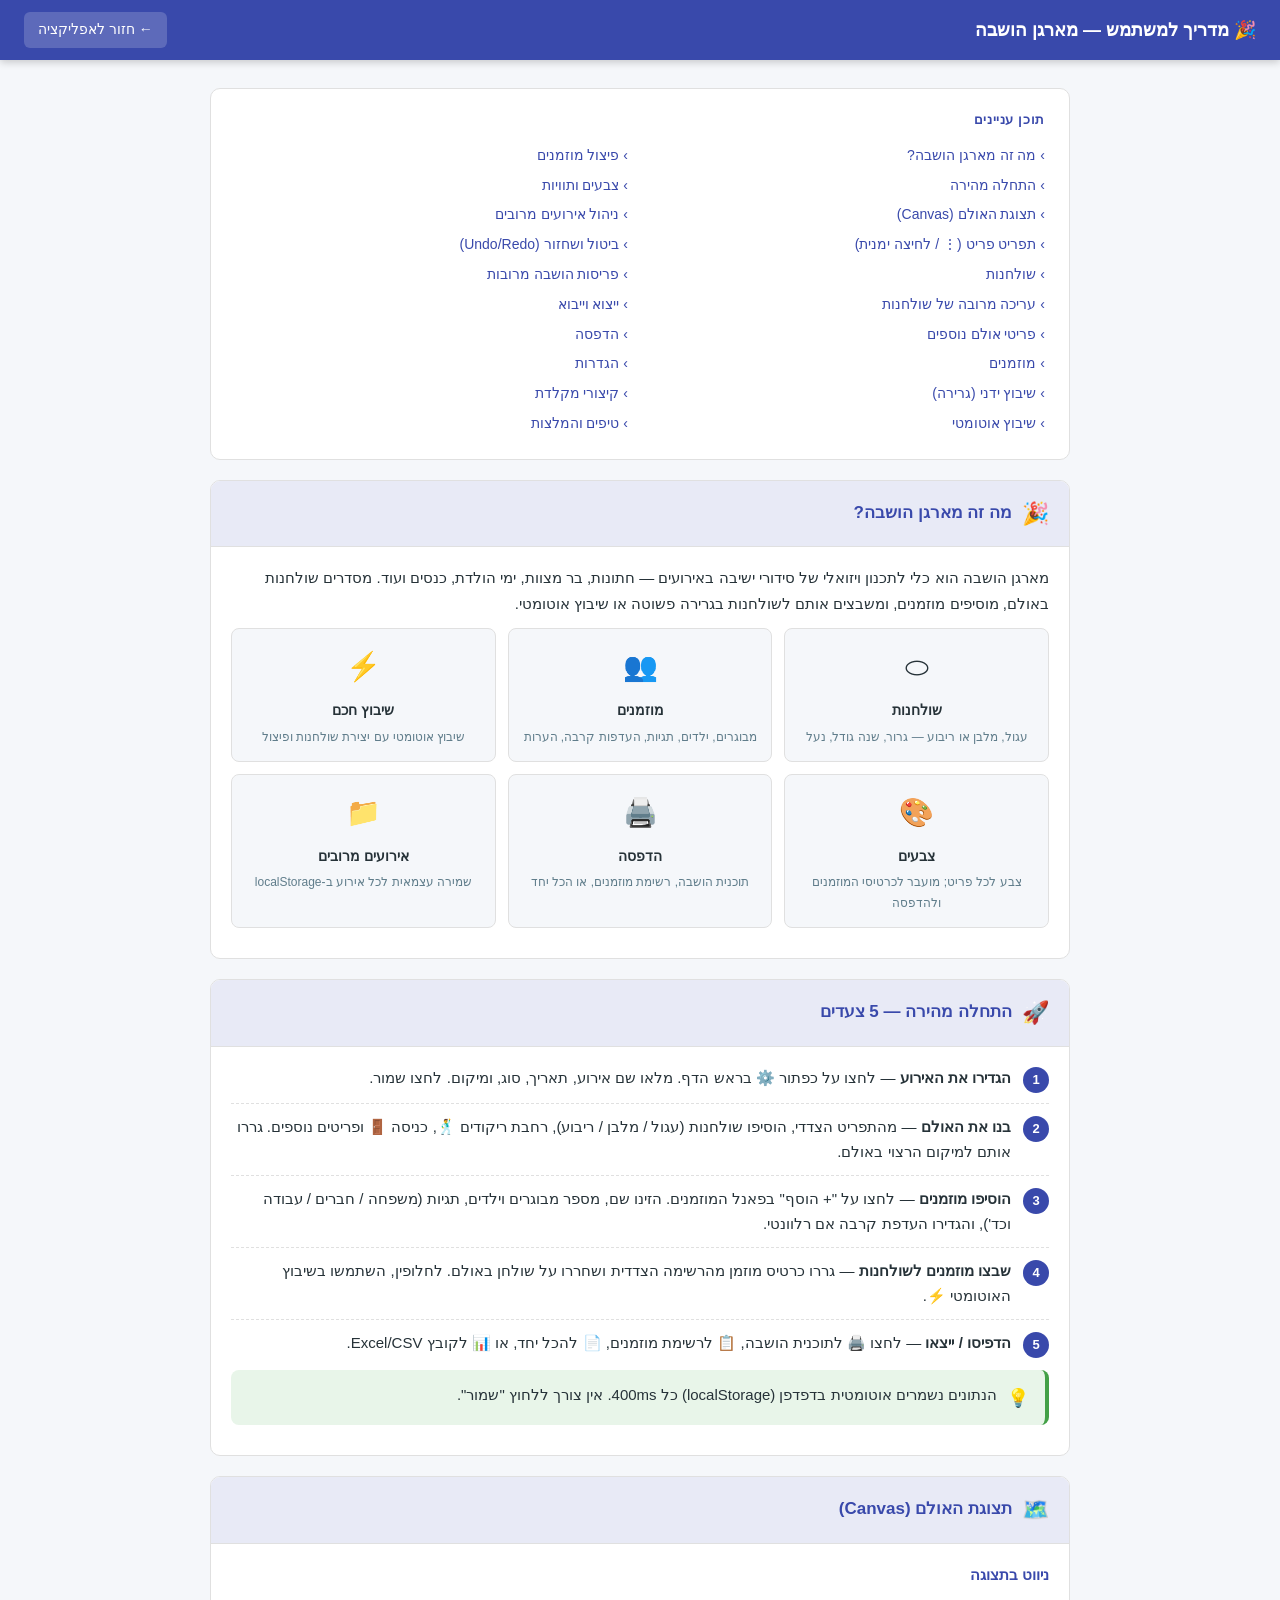
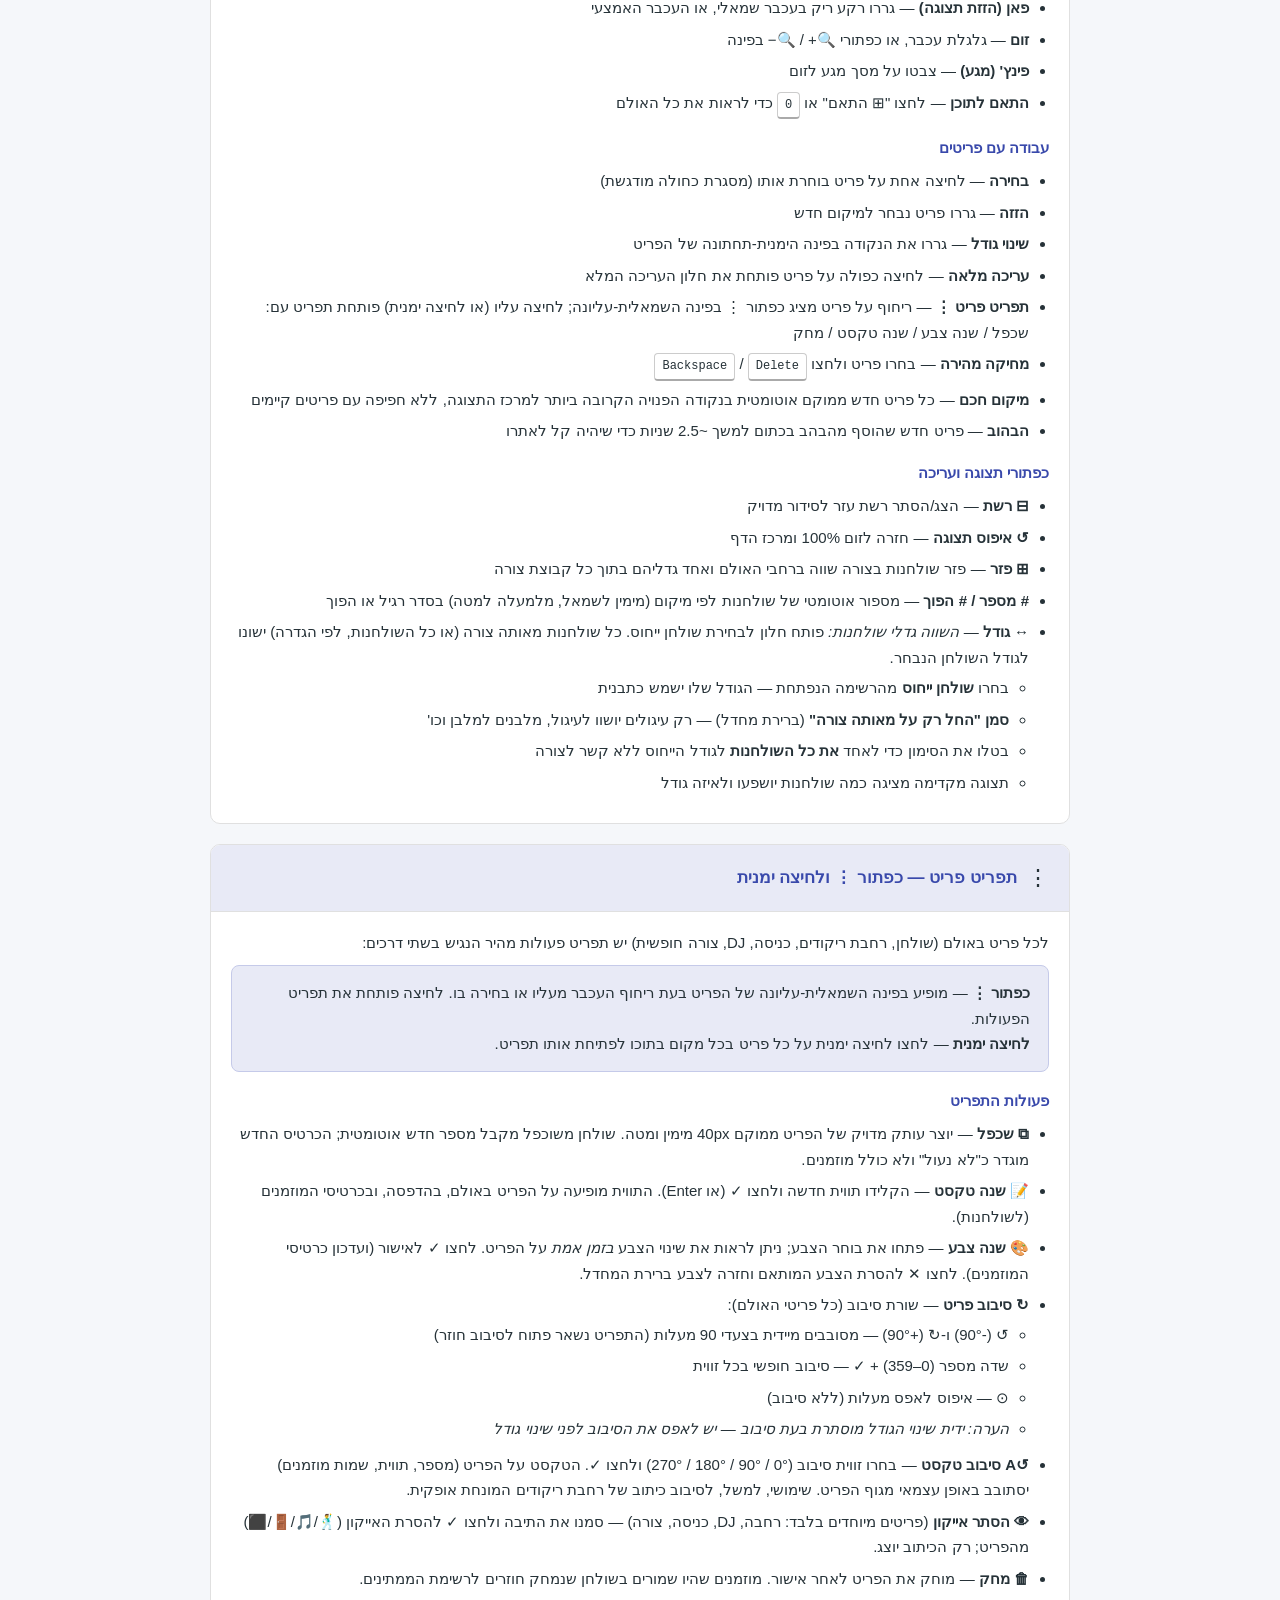
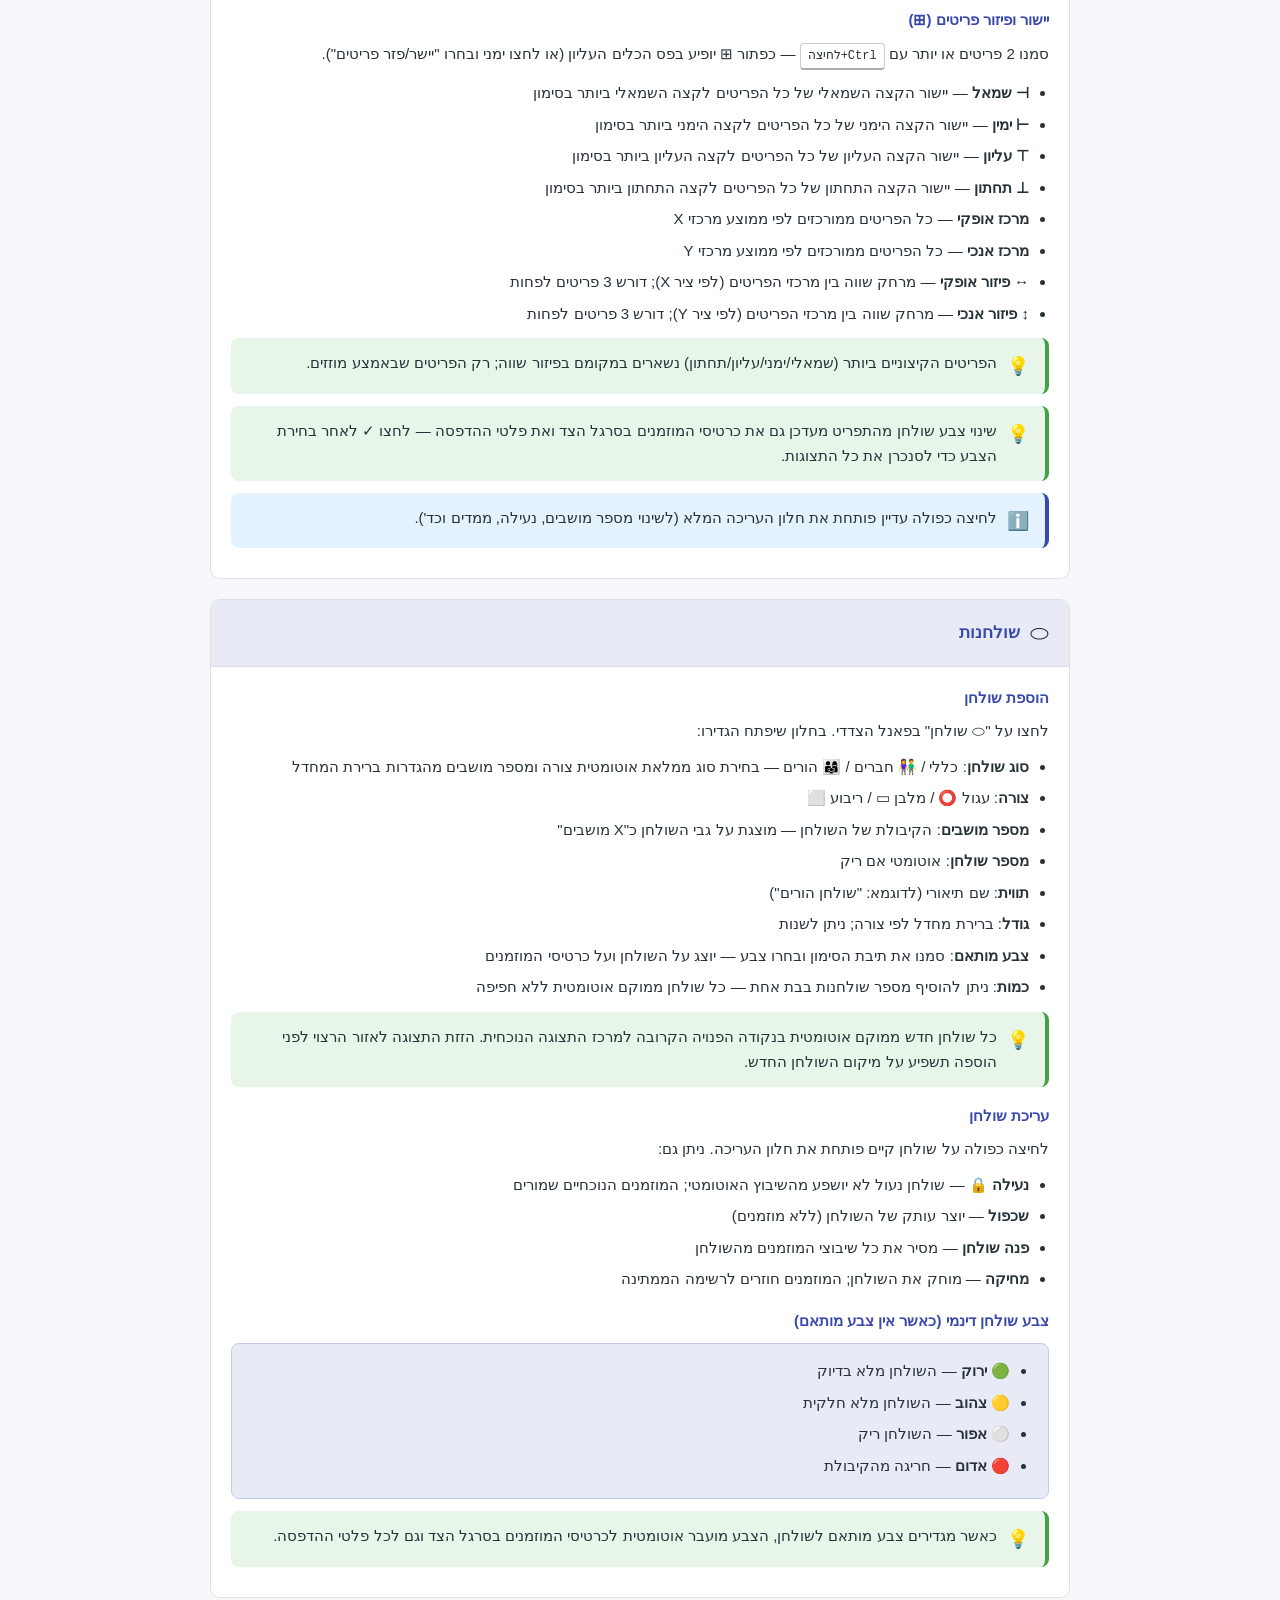
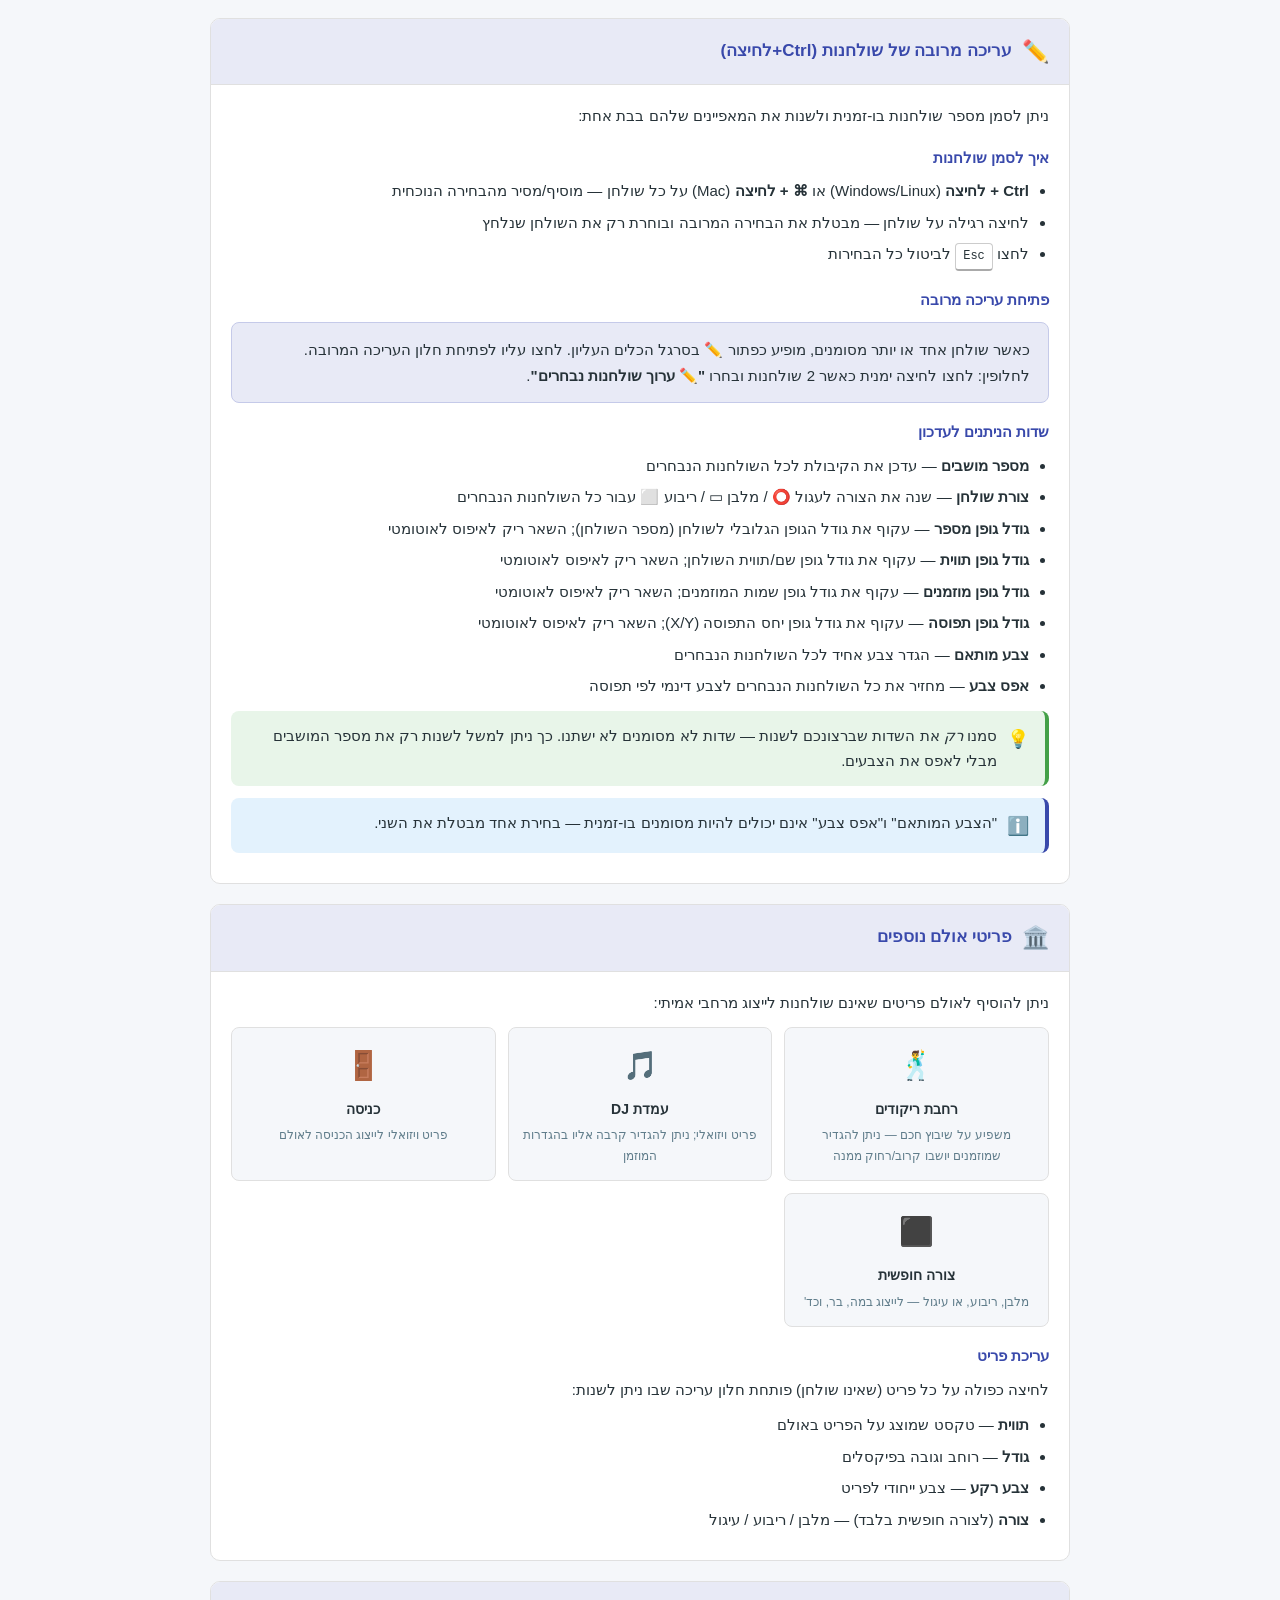
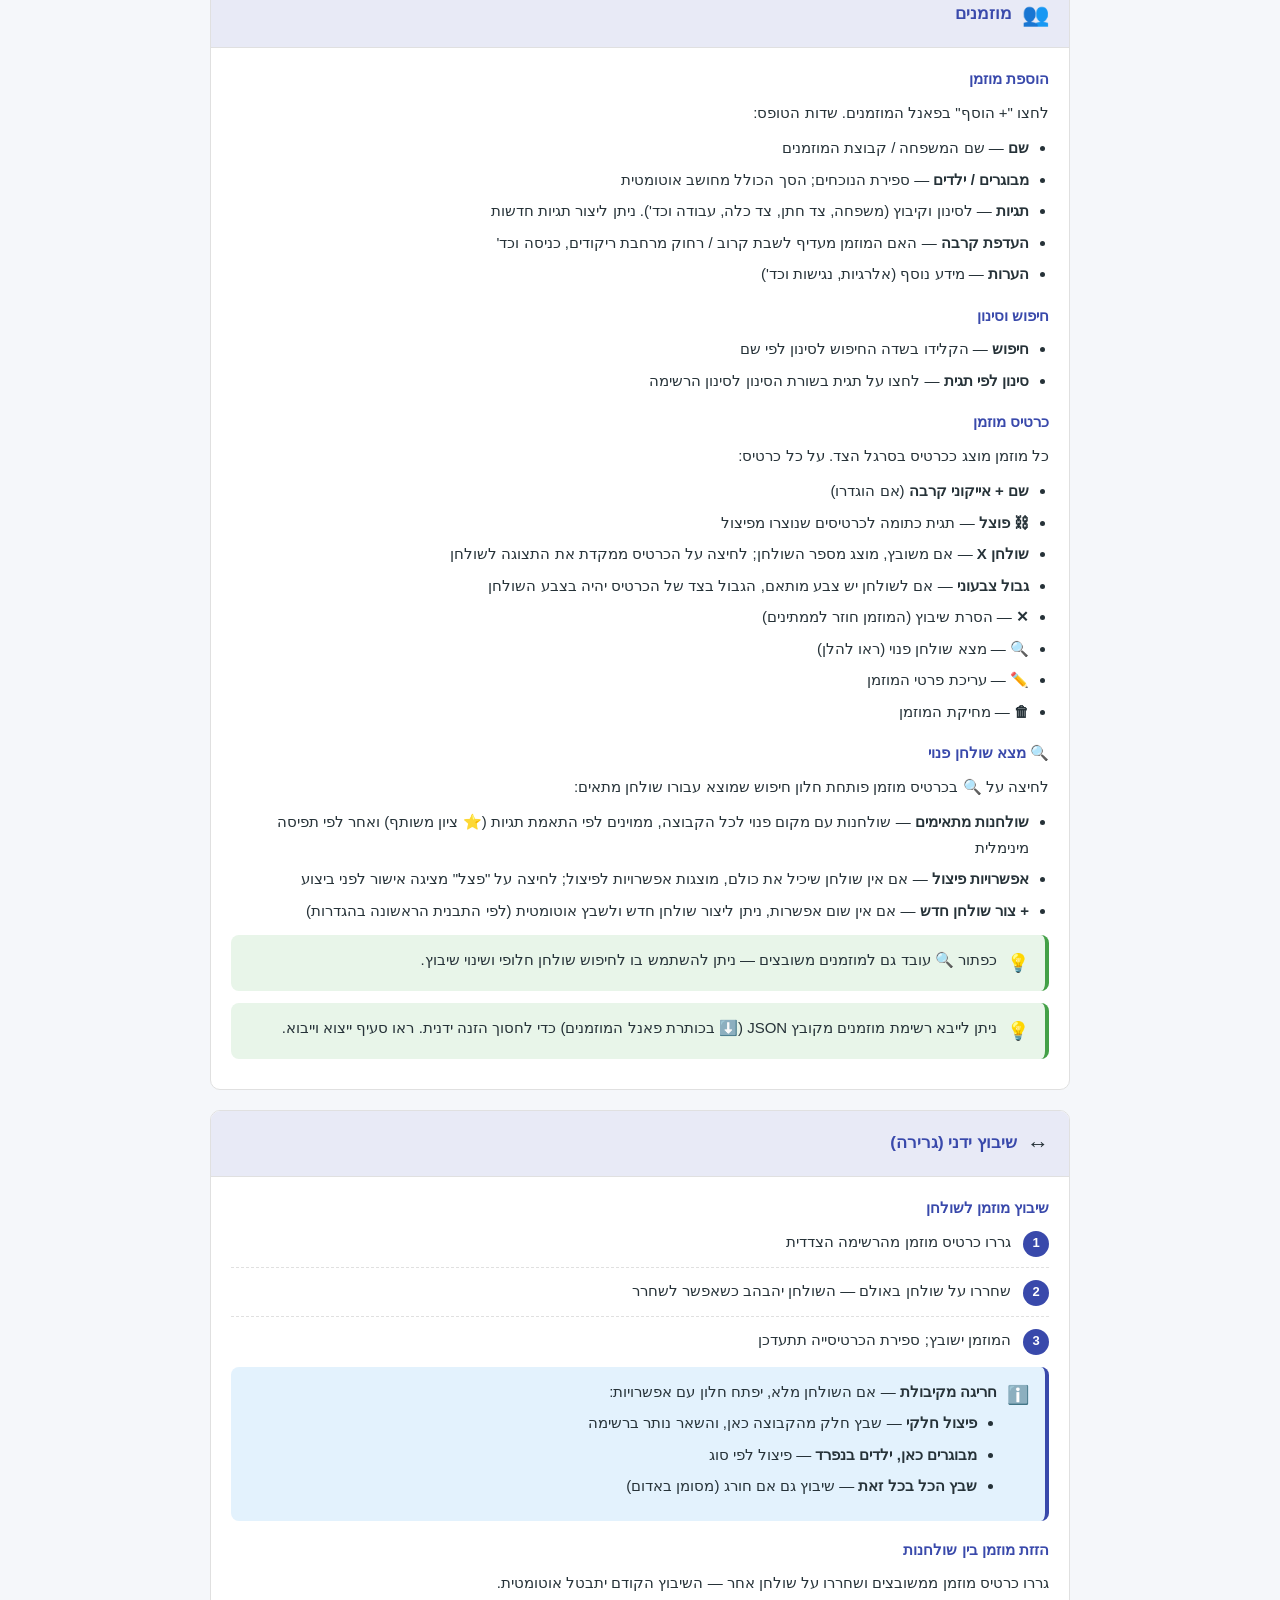
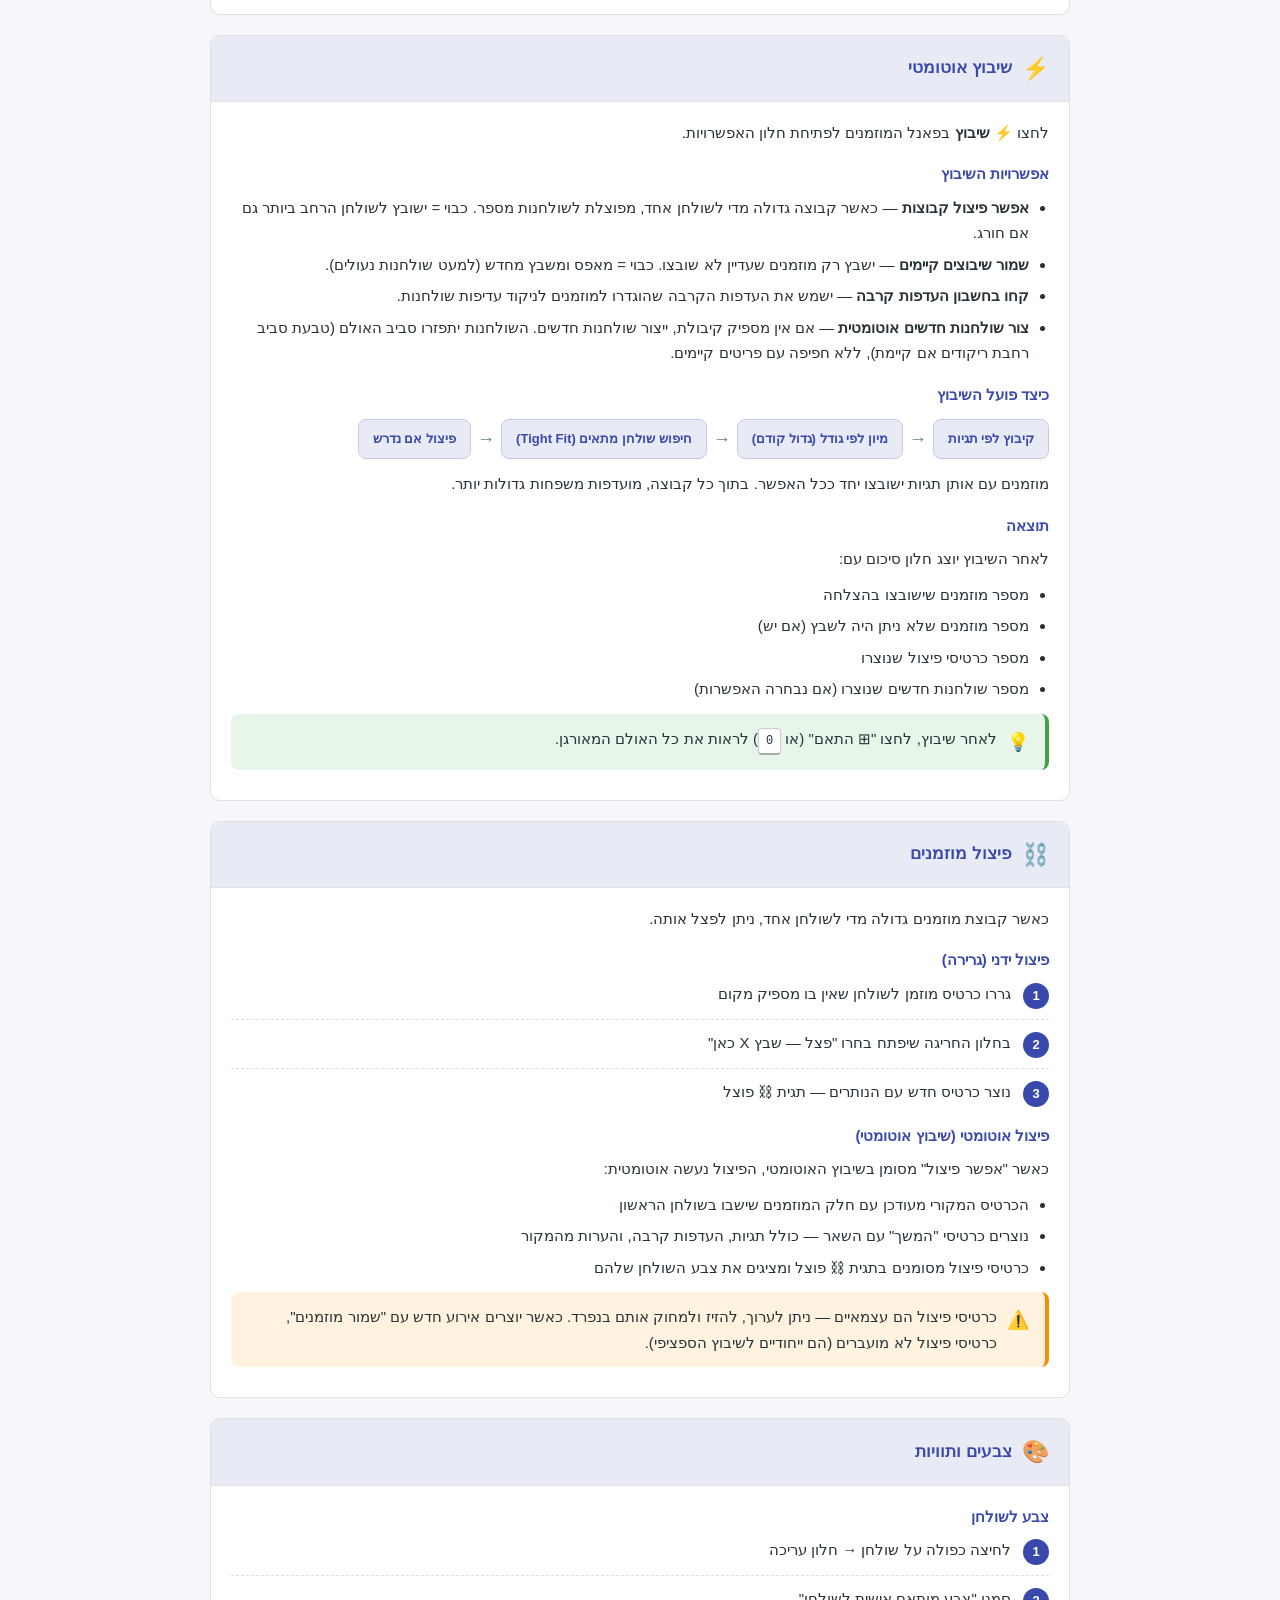
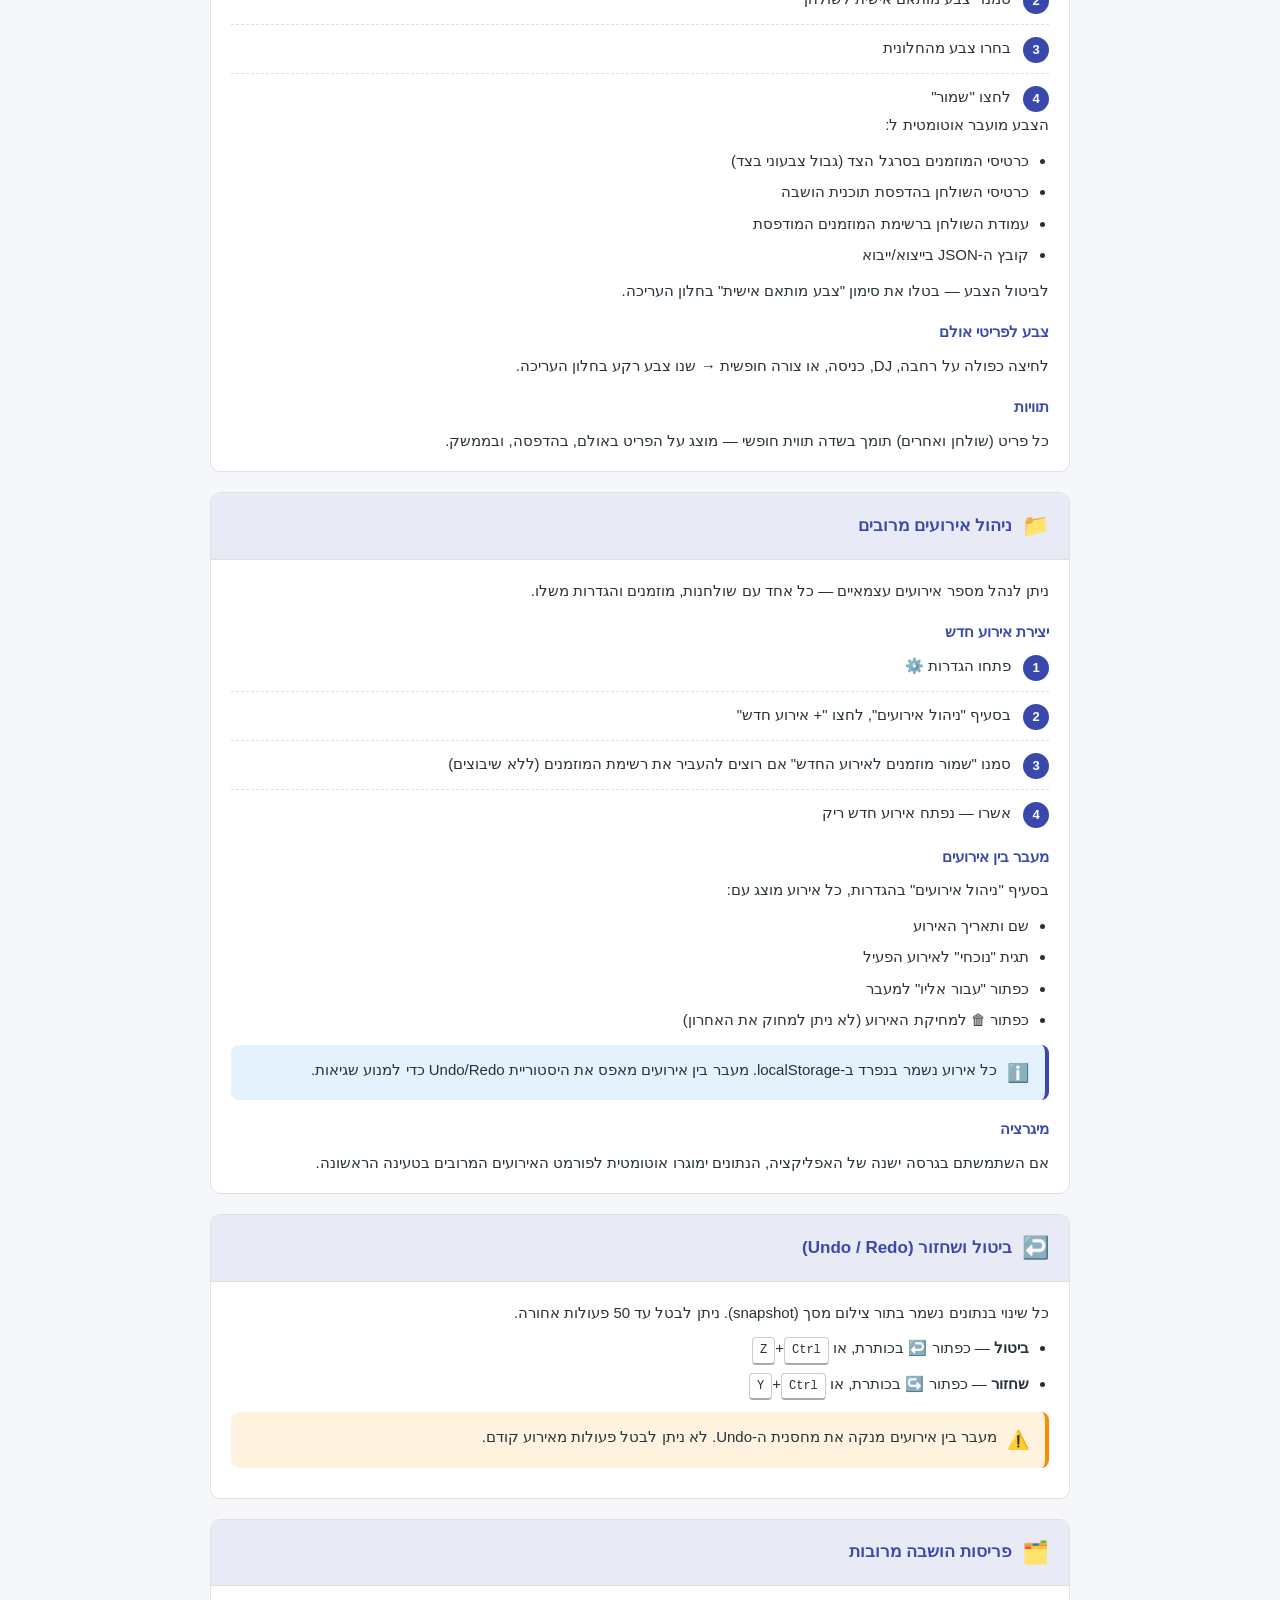
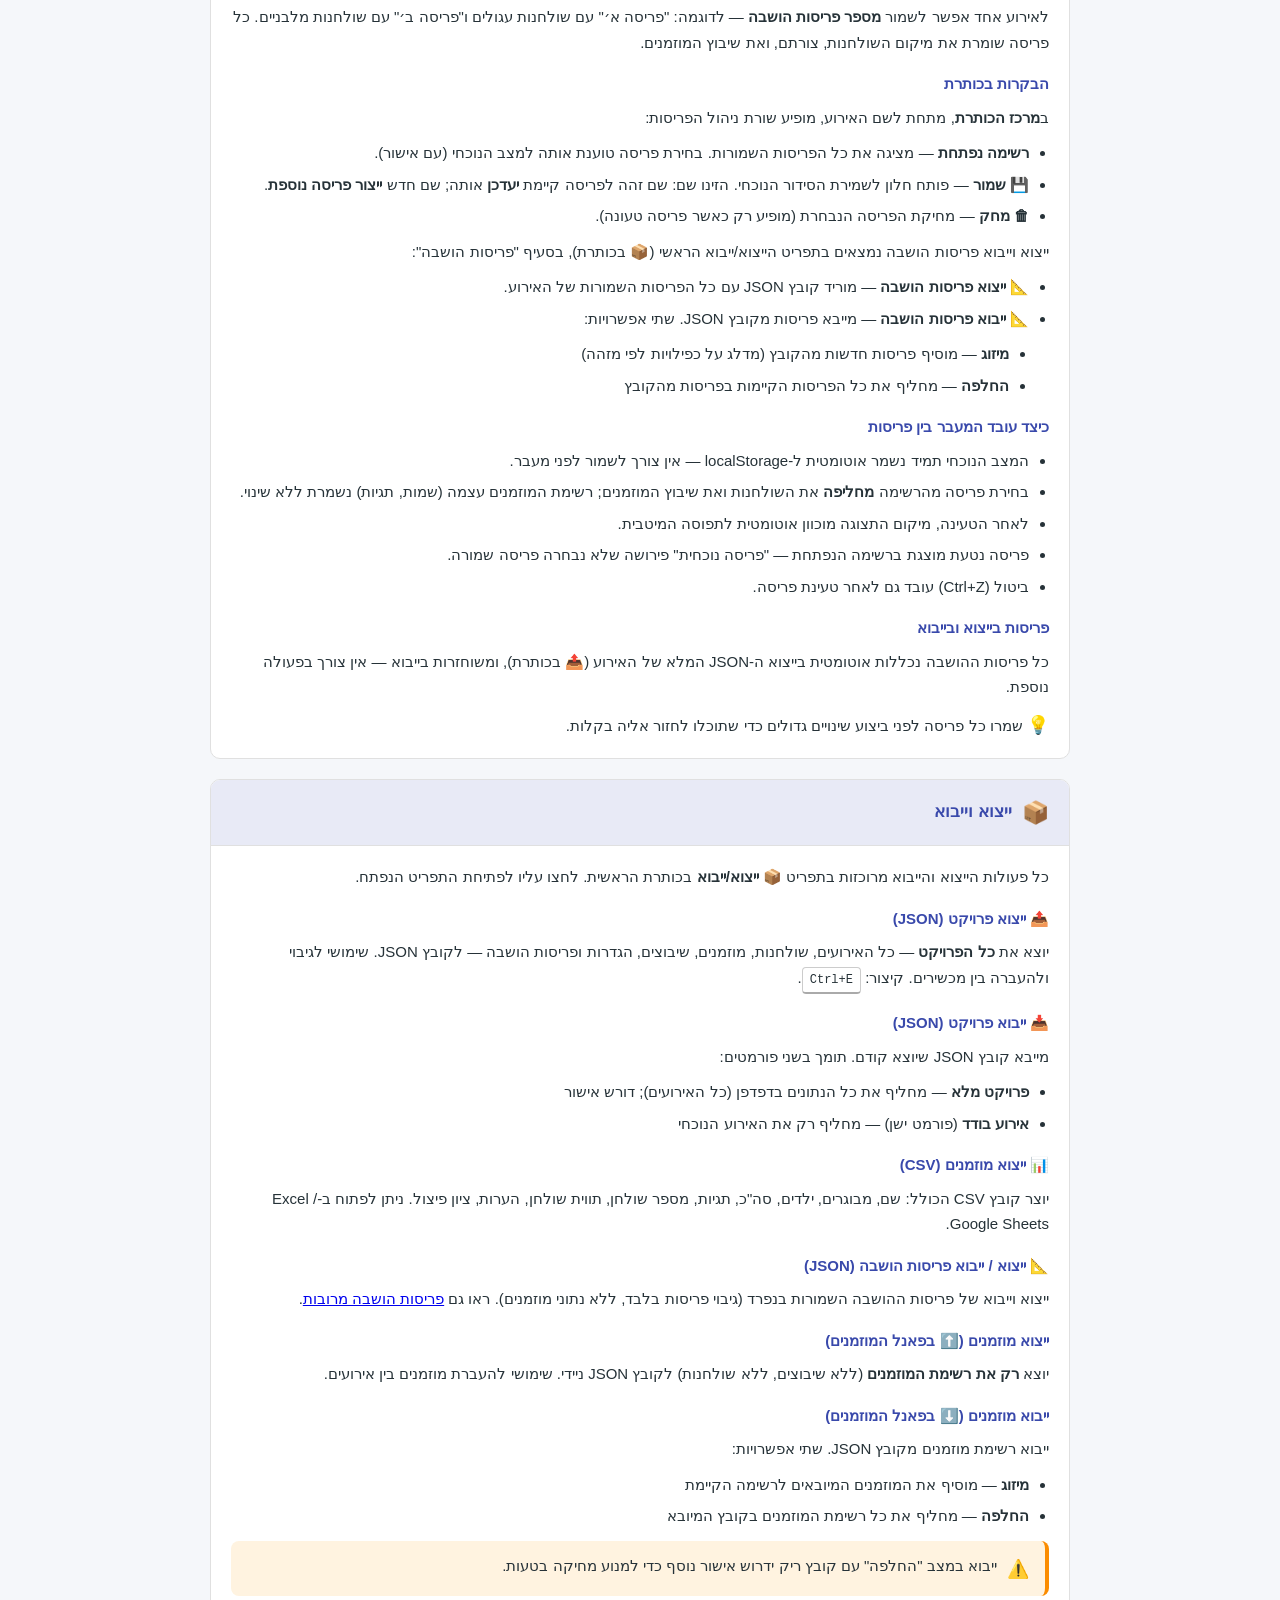
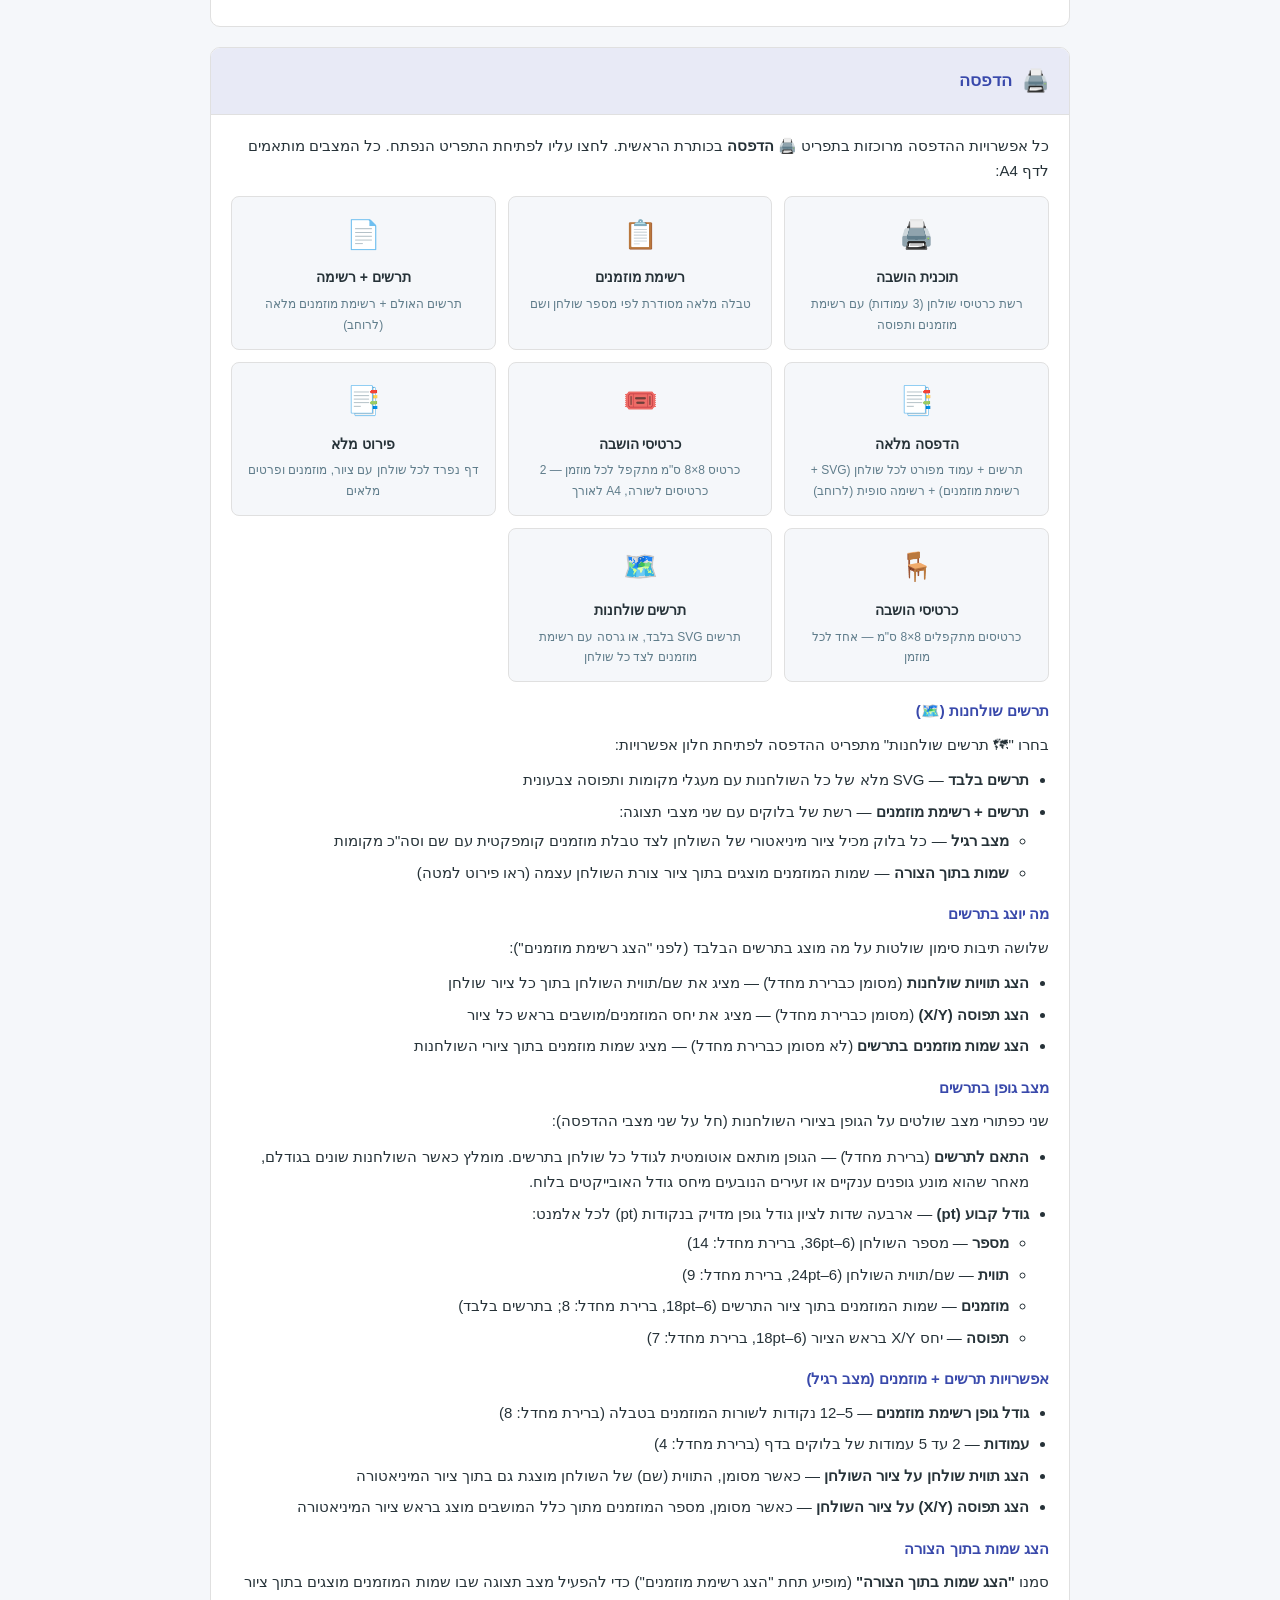
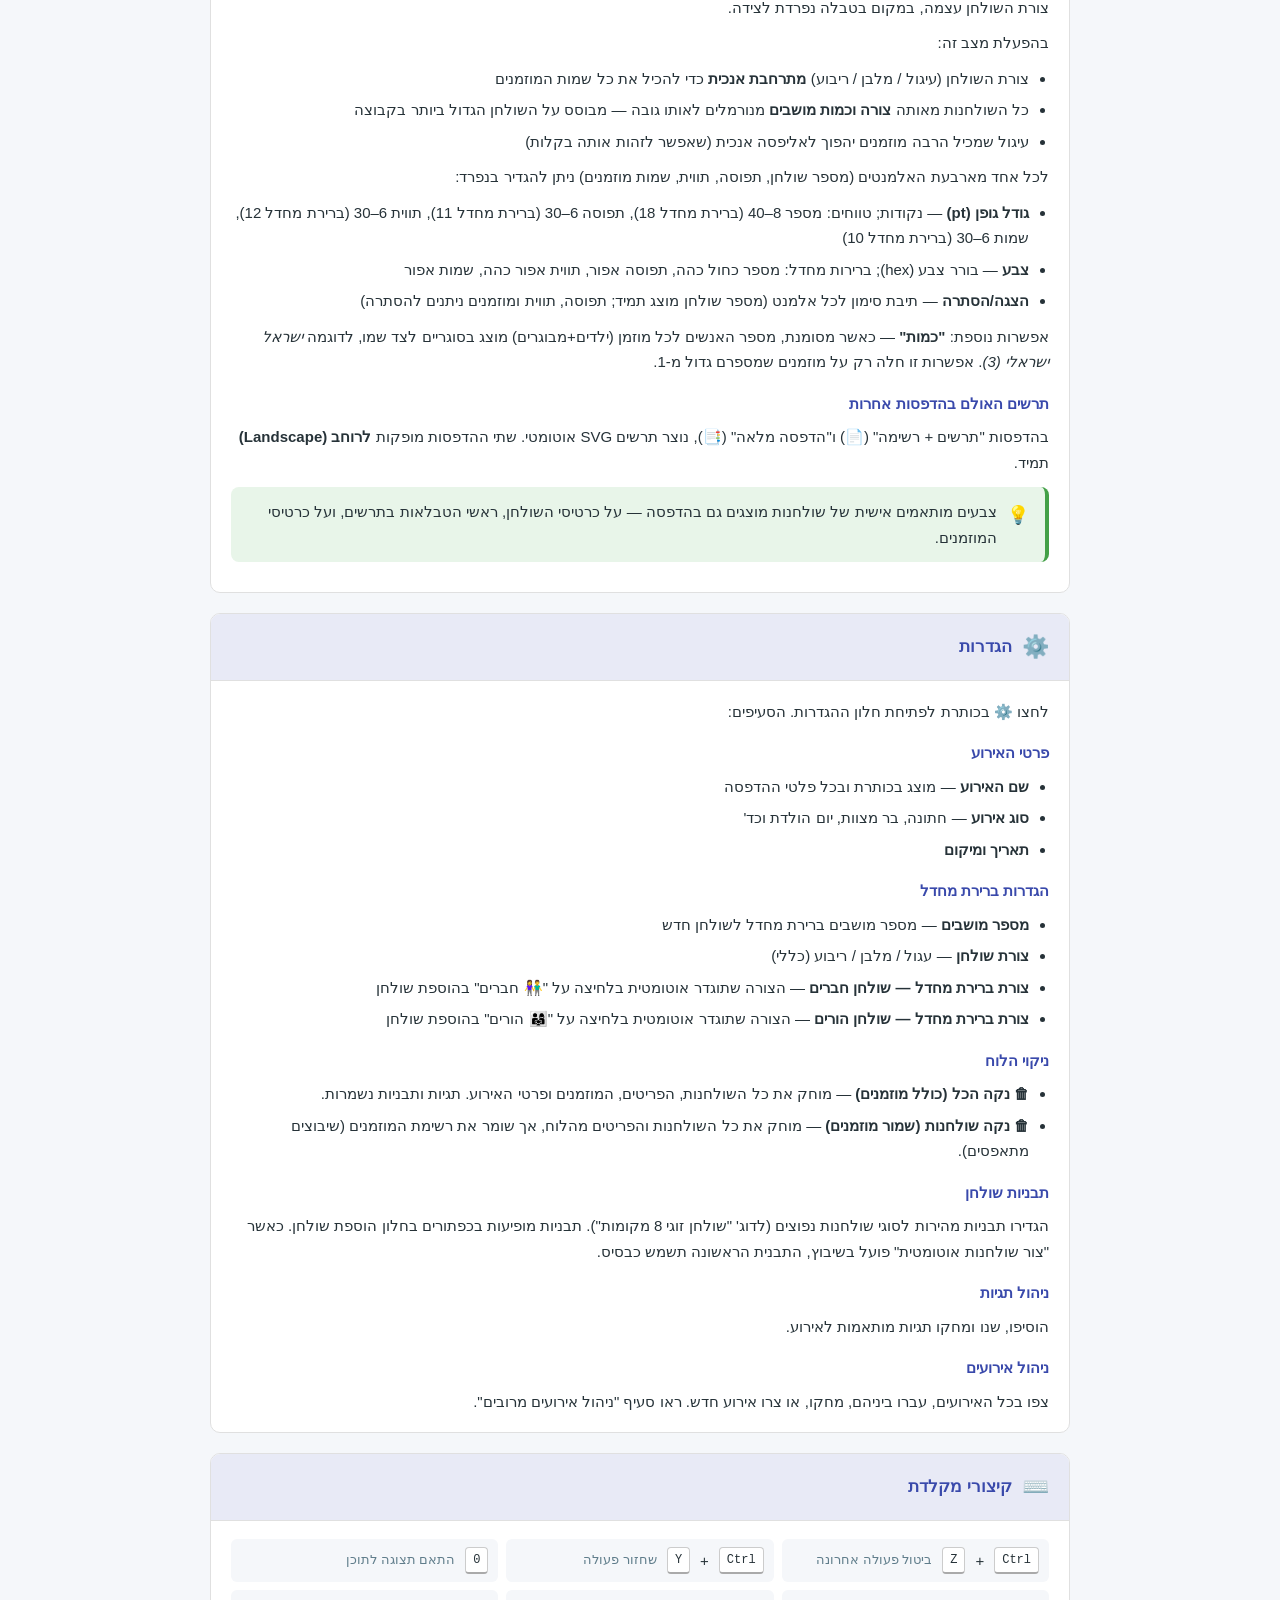
==== help.html @ ec3b1c81 "Add guest-in-shape print mode for table diagram; fix 3 review bugs New sub-mode in diagram+guest-lis" ====
<!DOCTYPE html>
<html lang="he" dir="rtl">
<head>
  <meta charset="UTF-8">
  <meta name="viewport" content="width=device-width, initial-scale=1.0">
  <title>מדריך למשתמש — מארגן הושבה</title>
  <style>
    :root {
      --primary: #3949ab;
      --primary-light: #e8eaf6;
      --accent: #7c4dff;
      --success: #43a047;
      --warning: #fb8c00;
      --danger: #e53935;
      --text: #263238;
      --text-muted: #607d8b;
      --border: #e0e0e0;
      --bg: #f5f7fa;
      --card: #ffffff;
      --radius: 10px;
    }

    * { box-sizing: border-box; margin: 0; padding: 0; }

    body {
      font-family: 'Segoe UI', Arial, sans-serif;
      background: var(--bg);
      color: var(--text);
      line-height: 1.7;
      font-size: 15px;
    }

    /* ── Navigation bar ── */
    .nav {
      position: sticky;
      top: 0;
      z-index: 100;
      background: var(--primary);
      color: #fff;
      padding: 12px 24px;
      display: flex;
      align-items: center;
      gap: 16px;
      box-shadow: 0 2px 8px rgba(0,0,0,.2);
    }
    .nav-title { font-size: 18px; font-weight: 700; flex: 1; }
    .nav-back {
      background: rgba(255,255,255,.18);
      color: #fff;
      border: none;
      border-radius: 6px;
      padding: 6px 14px;
      cursor: pointer;
      font-size: 14px;
      text-decoration: none;
      display: inline-flex;
      align-items: center;
      gap: 6px;
      transition: background .15s;
    }
    .nav-back:hover { background: rgba(255,255,255,.3); }

    /* ── Table of contents ── */
    .toc-wrap {
      max-width: 900px;
      margin: 28px auto 0;
      padding: 0 20px;
    }
    .toc {
      background: var(--card);
      border: 1px solid var(--border);
      border-radius: var(--radius);
      padding: 20px 24px;
      columns: 2;
      column-gap: 24px;
    }
    .toc h3 { font-size: 13px; color: var(--primary); margin-bottom: 10px; column-span: all; letter-spacing: .05em; text-transform: uppercase; }
    .toc a { display: block; color: var(--primary); text-decoration: none; padding: 3px 0; font-size: 14px; break-inside: avoid; }
    .toc a:hover { text-decoration: underline; }
    .toc a::before { content: '›  '; }

    /* ── Main content ── */
    .content {
      max-width: 900px;
      margin: 0 auto;
      padding: 20px 20px 60px;
    }

    /* ── Sections ── */
    .section {
      background: var(--card);
      border: 1px solid var(--border);
      border-radius: var(--radius);
      margin-bottom: 20px;
      overflow: hidden;
    }
    .section-header {
      background: var(--primary-light);
      padding: 14px 20px;
      display: flex;
      align-items: center;
      gap: 10px;
      border-bottom: 1px solid var(--border);
    }
    .section-icon { font-size: 22px; }
    .section-title { font-size: 17px; font-weight: 700; color: var(--primary); }
    .section-body { padding: 18px 20px; }

    h3 { font-size: 15px; color: var(--primary); margin: 16px 0 8px; }
    h3:first-child { margin-top: 0; }

    p { margin-bottom: 10px; }
    p:last-child { margin-bottom: 0; }

    /* ── Steps ── */
    .steps { list-style: none; counter-reset: step; padding: 0; }
    .steps li {
      counter-increment: step;
      display: flex;
      align-items: flex-start;
      gap: 12px;
      margin-bottom: 10px;
      padding-bottom: 10px;
      border-bottom: 1px dashed var(--border);
    }
    .steps li:last-child { border-bottom: none; margin-bottom: 0; padding-bottom: 0; }
    .steps li::before {
      content: counter(step);
      flex-shrink: 0;
      width: 26px;
      height: 26px;
      border-radius: 50%;
      background: var(--primary);
      color: #fff;
      font-size: 13px;
      font-weight: 700;
      display: flex;
      align-items: center;
      justify-content: center;
      margin-top: 2px;
    }

    /* ── Bullets ── */
    ul.bullets { padding-right: 20px; margin-bottom: 10px; }
    ul.bullets li { margin-bottom: 6px; }

    /* ── Tips / notes ── */
    .tip, .note, .warning-box {
      border-radius: 8px;
      padding: 12px 16px;
      margin: 12px 0;
      display: flex;
      gap: 10px;
      align-items: flex-start;
    }
    .tip    { background: #e8f5e9; border-right: 4px solid var(--success); }
    .note   { background: #e3f2fd; border-right: 4px solid var(--primary); }
    .warning-box { background: #fff3e0; border-right: 4px solid var(--warning); }
    .tip-icon, .note-icon { font-size: 18px; flex-shrink: 0; margin-top: 1px; }

    /* ── Keyboard shortcuts ── */
    .shortcuts-grid {
      display: grid;
      grid-template-columns: repeat(auto-fill, minmax(240px, 1fr));
      gap: 8px;
    }
    .shortcut-row {
      display: flex;
      align-items: center;
      gap: 10px;
      padding: 8px 10px;
      background: var(--bg);
      border-radius: 6px;
    }
    kbd {
      display: inline-block;
      background: var(--card);
      border: 1px solid #ccc;
      border-bottom: 2px solid #aaa;
      border-radius: 4px;
      padding: 2px 7px;
      font-family: monospace;
      font-size: 12px;
      white-space: nowrap;
    }
    .shortcut-desc { font-size: 13px; color: var(--text-muted); }

    /* ── Feature cards ── */
    .feature-grid {
      display: grid;
      grid-template-columns: repeat(auto-fill, minmax(200px, 1fr));
      gap: 12px;
      margin: 12px 0;
    }
    .feature-card {
      background: var(--bg);
      border: 1px solid var(--border);
      border-radius: 8px;
      padding: 14px;
      text-align: center;
    }
    .feature-card .fc-icon { font-size: 28px; margin-bottom: 8px; display: block; }
    .feature-card .fc-name { font-weight: 700; font-size: 14px; margin-bottom: 4px; }
    .feature-card .fc-desc { font-size: 12px; color: var(--text-muted); }

    /* ── Highlight box ── */
    .highlight {
      background: var(--primary-light);
      border: 1px solid #c5cae9;
      border-radius: 8px;
      padding: 14px 18px;
      margin: 10px 0;
    }

    /* ── Badge ── */
    .badge {
      display: inline-block;
      background: var(--primary);
      color: #fff;
      border-radius: 12px;
      padding: 2px 10px;
      font-size: 12px;
      font-weight: 600;
    }
    .badge.green { background: var(--success); }
    .badge.orange { background: var(--warning); }
    .badge.purple { background: var(--accent); }

    /* ── Flow diagram ── */
    .flow {
      display: flex;
      align-items: center;
      flex-wrap: wrap;
      gap: 0;
      margin: 12px 0;
    }
    .flow-step {
      background: var(--primary-light);
      border: 1px solid #c5cae9;
      border-radius: 8px;
      padding: 8px 14px;
      font-size: 13px;
      font-weight: 600;
      color: var(--primary);
    }
    .flow-arrow { font-size: 18px; color: var(--text-muted); padding: 0 6px; }

    /* ── Print ── */
    @media print {
      .nav { position: static; }
      .nav-back { display: none; }
      .section { break-inside: avoid; }
    }

    @media (max-width: 600px) {
      .toc { columns: 1; }
      .feature-grid { grid-template-columns: 1fr 1fr; }
    }
  </style>
</head>
<body>

<!-- Navigation -->
<nav class="nav">
  <span class="nav-title">🎉 מדריך למשתמש — מארגן הושבה</span>
  <a href="index.html" class="nav-back">← חזור לאפליקציה</a>
</nav>

<!-- Table of Contents -->
<div class="toc-wrap">
  <div class="toc">
    <h3>תוכן עניינים</h3>
    <a href="#intro">מה זה מארגן הושבה?</a>
    <a href="#quickstart">התחלה מהירה</a>
    <a href="#canvas">תצוגת האולם (Canvas)</a>
    <a href="#ctx-menu">תפריט פריט (⋮ / לחיצה ימנית)</a>
    <a href="#tables">שולחנות</a>
    <a href="#bulk-edit">עריכה מרובה של שולחנות</a>
    <a href="#special">פריטי אולם נוספים</a>
    <a href="#guests">מוזמנים</a>
    <a href="#assign">שיבוץ ידני (גרירה)</a>
    <a href="#autoassign">שיבוץ אוטומטי</a>
    <a href="#split">פיצול מוזמנים</a>
    <a href="#colors">צבעים ותוויות</a>
    <a href="#events">ניהול אירועים מרובים</a>
    <a href="#history">ביטול ושחזור (Undo/Redo)</a>
    <a href="#layouts">פריסות הושבה מרובות</a>
    <a href="#export">ייצוא וייבוא</a>
    <a href="#print">הדפסה</a>
    <a href="#settings">הגדרות</a>
    <a href="#shortcuts">קיצורי מקלדת</a>
    <a href="#tips">טיפים והמלצות</a>
  </div>
</div>

<div class="content">

<!-- ═══════════════ INTRO ═══════════════ -->
<section class="section" id="intro">
  <div class="section-header">
    <span class="section-icon">🎉</span>
    <span class="section-title">מה זה מארגן הושבה?</span>
  </div>
  <div class="section-body">
    <p>מארגן הושבה הוא כלי לתכנון ויזואלי של סידורי ישיבה באירועים — חתונות, בר מצוות, ימי הולדת, כנסים ועוד. מסדרים שולחנות באולם, מוסיפים מוזמנים, ומשבצים אותם לשולחנות בגרירה פשוטה או שיבוץ אוטומטי.</p>

    <div class="feature-grid">
      <div class="feature-card">
        <span class="fc-icon">⬭</span>
        <div class="fc-name">שולחנות</div>
        <div class="fc-desc">עגול, מלבן או ריבוע — גרור, שנה גודל, נעל</div>
      </div>
      <div class="feature-card">
        <span class="fc-icon">👥</span>
        <div class="fc-name">מוזמנים</div>
        <div class="fc-desc">מבוגרים, ילדים, תגיות, העדפות קרבה, הערות</div>
      </div>
      <div class="feature-card">
        <span class="fc-icon">⚡</span>
        <div class="fc-name">שיבוץ חכם</div>
        <div class="fc-desc">שיבוץ אוטומטי עם יצירת שולחנות ופיצול</div>
      </div>
      <div class="feature-card">
        <span class="fc-icon">🎨</span>
        <div class="fc-name">צבעים</div>
        <div class="fc-desc">צבע לכל פריט; מועבר לכרטיסי המוזמנים ולהדפסה</div>
      </div>
      <div class="feature-card">
        <span class="fc-icon">🖨️</span>
        <div class="fc-name">הדפסה</div>
        <div class="fc-desc">תוכנית הושבה, רשימת מוזמנים, או הכל יחד</div>
      </div>
      <div class="feature-card">
        <span class="fc-icon">📁</span>
        <div class="fc-name">אירועים מרובים</div>
        <div class="fc-desc">שמירה עצמאית לכל אירוע ב-localStorage</div>
      </div>
    </div>
  </div>
</section>

<!-- ═══════════════ QUICKSTART ═══════════════ -->
<section class="section" id="quickstart">
  <div class="section-header">
    <span class="section-icon">🚀</span>
    <span class="section-title">התחלה מהירה — 5 צעדים</span>
  </div>
  <div class="section-body">
    <ol class="steps">
      <li>
        <div>
          <strong>הגדירו את האירוע</strong> — לחצו על כפתור ⚙️ בראש הדף. מלאו שם אירוע, תאריך, סוג, ומיקום. לחצו שמור.
        </div>
      </li>
      <li>
        <div>
          <strong>בנו את האולם</strong> — מהתפריט הצדדי, הוסיפו שולחנות (עגול / מלבן / ריבוע), רחבת ריקודים 🕺, כניסה 🚪 ופריטים נוספים. גררו אותם למיקום הרצוי באולם.
        </div>
      </li>
      <li>
        <div>
          <strong>הוסיפו מוזמנים</strong> — לחצו על "+ הוסף" בפאנל המוזמנים. הזינו שם, מספר מבוגרים וילדים, תגיות (משפחה / חברים / עבודה וכד'), והגדירו העדפת קרבה אם רלוונטי.
        </div>
      </li>
      <li>
        <div>
          <strong>שבצו מוזמנים לשולחנות</strong> — גררו כרטיס מוזמן מהרשימה הצדדית ושחררו על שולחן באולם. לחלופין, השתמשו בשיבוץ האוטומטי ⚡.
        </div>
      </li>
      <li>
        <div>
          <strong>הדפיסו / ייצאו</strong> — לחצו 🖨️ לתוכנית הושבה, 📋 לרשימת מוזמנים, 📄 להכל יחד, או 📊 לקובץ Excel/CSV.
        </div>
      </li>
    </ol>
    <div class="tip">
      <span class="tip-icon">💡</span>
      <span>הנתונים נשמרים אוטומטית בדפדפן (localStorage) כל 400ms. אין צורך ללחוץ "שמור".</span>
    </div>
  </div>
</section>

<!-- ═══════════════ CANVAS ═══════════════ -->
<section class="section" id="canvas">
  <div class="section-header">
    <span class="section-icon">🗺️</span>
    <span class="section-title">תצוגת האולם (Canvas)</span>
  </div>
  <div class="section-body">
    <h3>ניווט בתצוגה</h3>
    <ul class="bullets">
      <li><strong>פאן (הזזת תצוגה)</strong> — גררו רקע ריק בעכבר שמאלי, או העכבר האמצעי</li>
      <li><strong>זום</strong> — גלגלת עכבר, או כפתורי 🔍+ / 🔍− בפינה</li>
      <li><strong>פינץ' (מגע)</strong> — צבטו על מסך מגע לזום</li>
      <li><strong>התאם לתוכן</strong> — לחצו "⊞ התאם" או <kbd>0</kbd> כדי לראות את כל האולם</li>
    </ul>

    <h3>עבודה עם פריטים</h3>
    <ul class="bullets">
      <li><strong>בחירה</strong> — לחיצה אחת על פריט בוחרת אותו (מסגרת כחולה מודגשת)</li>
      <li><strong>הזזה</strong> — גררו פריט נבחר למיקום חדש</li>
      <li><strong>שינוי גודל</strong> — גררו את הנקודה בפינה הימנית-תחתונה של הפריט</li>
      <li><strong>עריכה מלאה</strong> — לחיצה כפולה על פריט פותחת את חלון העריכה המלא</li>
      <li><strong>תפריט פריט ⋮</strong> — ריחוף על פריט מציג כפתור ⋮ בפינה השמאלית-עליונה; לחיצה עליו (או לחיצה ימנית) פותחת תפריט עם: שכפל / שנה צבע / שנה טקסט / מחק</li>
      <li><strong>מחיקה מהירה</strong> — בחרו פריט ולחצו <kbd>Delete</kbd> / <kbd>Backspace</kbd></li>
      <li><strong>מיקום חכם</strong> — כל פריט חדש ממוקם אוטומטית בנקודה הפנויה הקרובה ביותר למרכז התצוגה, ללא חפיפה עם פריטים קיימים</li>
      <li><strong>הבהוב</strong> — פריט חדש שהוסף מהבהב בכתום למשך ~2.5 שניות כדי שיהיה קל לאתרו</li>
    </ul>

    <h3>כפתורי תצוגה ועריכה</h3>
    <ul class="bullets">
      <li><strong>⊟ רשת</strong> — הצג/הסתר רשת עזר לסידור מדויק</li>
      <li><strong>↺ איפוס תצוגה</strong> — חזרה לזום 100% ומרכז הדף</li>
      <li><strong>⊞ פזר</strong> — פזר שולחנות בצורה שווה ברחבי האולם ואחד גדליהם בתוך כל קבוצת צורה</li>
      <li><strong># מספר / # הפוך</strong> — מספור אוטומטי של שולחנות לפי מיקום (מימין לשמאל, מלמעלה למטה) בסדר רגיל או הפוך</li>
      <li>
        <strong>↔ גודל</strong> — <em>השווה גדלי שולחנות:</em> פותח חלון לבחירת שולחן ייחוס.
        כל שולחנות מאותה צורה (או כל השולחנות, לפי הגדרה) ישונו לגודל השולחן הנבחר.
        <ul class="bullets" style="margin-top:5px">
          <li>בחרו <strong>שולחן ייחוס</strong> מהרשימה הנפתחת — הגודל שלו ישמש כתבנית</li>
          <li><strong>סמן "החל רק על מאותה צורה"</strong> (ברירת מחדל) — רק עיגולים יושוו לעיגול, מלבנים למלבן וכו'</li>
          <li>בטלו את הסימון כדי לאחד <strong>את כל השולחנות</strong> לגודל הייחוס ללא קשר לצורה</li>
          <li>תצוגה מקדימה מציגה כמה שולחנות יושפעו ולאיזה גודל</li>
        </ul>
      </li>
    </ul>
  </div>
</section>

<!-- ═══════════════ CONTEXT MENU ═══════════════ -->
<section class="section" id="ctx-menu">
  <div class="section-header">
    <span class="section-icon">⋮</span>
    <span class="section-title">תפריט פריט — כפתור ⋮ ולחיצה ימנית</span>
  </div>
  <div class="section-body">
    <p>לכל פריט באולם (שולחן, רחבת ריקודים, כניסה, DJ, צורה חופשית) יש תפריט פעולות מהיר הנגיש בשתי דרכים:</p>

    <div class="highlight">
      <strong>כפתור ⋮</strong> — מופיע בפינה השמאלית-עליונה של הפריט בעת ריחוף העכבר מעליו או בחירה בו. לחיצה פותחת את תפריט הפעולות.<br>
      <strong>לחיצה ימנית</strong> — לחצו לחיצה ימנית על כל פריט בכל מקום בתוכו לפתיחת אותו תפריט.
    </div>

    <h3>פעולות התפריט</h3>
    <ul class="bullets">
      <li>
        <strong>⧉ שכפל</strong> — יוצר עותק מדויק של הפריט ממוקם 40px מימין ומטה. שולחן משוכפל מקבל מספר חדש אוטומטית; הכרטיס החדש מוגדר כ"לא נעול" ולא כולל מוזמנים.
      </li>
      <li>
        <strong>📝 שנה טקסט</strong> — הקלידו תווית חדשה ולחצו ✓ (או Enter). התווית מופיעה על הפריט באולם, בהדפסה, ובכרטיסי המוזמנים (לשולחנות).
      </li>
      <li>
        <strong>🎨 שנה צבע</strong> — פתחו את בוחר הצבע; ניתן לראות את שינוי הצבע <em>בזמן אמת</em> על הפריט. לחצו ✓ לאישור (ועדכון כרטיסי המוזמנים). לחצו ✕ להסרת הצבע המותאם וחזרה לצבע ברירת המחדל.
      </li>
      <li>
        <strong>↻ סיבוב פריט</strong> — שורת סיבוב (כל פריטי האולם):
        <ul class="bullets" style="margin-top:4px">
          <li>↺ (-90°) ו-↻ (+90°) — מסובבים מיידית בצעדי 90 מעלות (התפריט נשאר פתוח לסיבוב חוזר)</li>
          <li>שדה מספר (0–359) + ✓ — סיבוב חופשי בכל זווית</li>
          <li>⊙ — איפוס לאפס מעלות (ללא סיבוב)</li>
          <li><em>הערה: ידית שינוי הגודל מוסתרת בעת סיבוב — יש לאפס את הסיבוב לפני שינוי גודל</em></li>
        </ul>
      </li>
      <li>
        <strong>↺A סיבוב טקסט</strong> — בחרו זווית סיבוב (0° / 90° / 180° / 270°) ולחצו ✓. הטקסט על הפריט (מספר, תווית, שמות מוזמנים) יסתובב באופן עצמאי מגוף הפריט. שימושי, למשל, לסיבוב כיתוב של רחבת ריקודים המונחת אופקית.
      </li>
      <li>
        <strong>👁 הסתר אייקון</strong> (פריטים מיוחדים בלבד: רחבה, DJ, כניסה, צורה) — סמנו את התיבה ולחצו ✓ להסרת האייקון (🕺/🎵/🚪/⬛) מהפריט; רק הכיתוב יוצג.
      </li>
      <li>
        <strong>🗑 מחק</strong> — מוחק את הפריט לאחר אישור. מוזמנים שהיו שמורים בשולחן שנמחק חוזרים לרשימת הממתינים.
      </li>
    </ul>

    <h3>יישור ופיזור פריטים (⊞)</h3>
    <p>סמנו 2 פריטים או יותר עם <kbd>Ctrl+לחיצה</kbd> — כפתור ⊞ יופיע בפס הכלים העליון (או לחצו ימני ובחרו "יישר/פזר פריטים").</p>
    <ul class="bullets">
      <li><strong>⊢ שמאל</strong> — יישור הקצה השמאלי של כל הפריטים לקצה השמאלי ביותר בסימון</li>
      <li><strong>⊣ ימין</strong> — יישור הקצה הימני של כל הפריטים לקצה הימני ביותר בסימון</li>
      <li><strong>⊤ עליון</strong> — יישור הקצה העליון של כל הפריטים לקצה העליון ביותר בסימון</li>
      <li><strong>⊥ תחתון</strong> — יישור הקצה התחתון של כל הפריטים לקצה התחתון ביותר בסימון</li>
      <li><strong>מרכז אופקי</strong> — כל הפריטים ממורכזים לפי ממוצע מרכזי X</li>
      <li><strong>מרכז אנכי</strong> — כל הפריטים ממורכזים לפי ממוצע מרכזי Y</li>
      <li><strong>↔ פיזור אופקי</strong> — מרחק שווה בין מרכזי הפריטים (לפי ציר X); דורש 3 פריטים לפחות</li>
      <li><strong>↕ פיזור אנכי</strong> — מרחק שווה בין מרכזי הפריטים (לפי ציר Y); דורש 3 פריטים לפחות</li>
    </ul>
    <div class="tip">
      <span class="tip-icon">💡</span>
      <span>הפריטים הקיצוניים ביותר (שמאלי/ימני/עליון/תחתון) נשארים במקומם בפיזור שווה; רק הפריטים שבאמצע מוזזים.</span>
    </div>

    <div class="tip">
      <span class="tip-icon">💡</span>
      <span>שינוי צבע שולחן מהתפריט מעדכן גם את כרטיסי המוזמנים בסרגל הצד ואת פלטי ההדפסה — לחצו ✓ לאחר בחירת הצבע כדי לסנכרן את כל התצוגות.</span>
    </div>

    <div class="note">
      <span class="note-icon">ℹ️</span>
      <span>לחיצה כפולה עדיין פותחת את חלון העריכה המלא (לשינוי מספר מושבים, נעילה, ממדים וכד').</span>
    </div>
  </div>
</section>

<!-- ═══════════════ TABLES ═══════════════ -->
<section class="section" id="tables">
  <div class="section-header">
    <span class="section-icon">⬭</span>
    <span class="section-title">שולחנות</span>
  </div>
  <div class="section-body">
    <h3>הוספת שולחן</h3>
    <p>לחצו על "⬭ שולחן" בפאנל הצדדי. בחלון שיפתח הגדירו:</p>
    <ul class="bullets">
      <li><strong>סוג שולחן</strong>: כללי / 👫 חברים / 👨‍👩‍👧 הורים — בחירת סוג ממלאת אוטומטית צורה ומספר מושבים מהגדרות ברירת המחדל</li>
      <li><strong>צורה</strong>: עגול ⭕ / מלבן ▭ / ריבוע ⬜</li>
      <li><strong>מספר מושבים</strong>: הקיבולת של השולחן — מוצגת על גבי השולחן כ"X מושבים"</li>
      <li><strong>מספר שולחן</strong>: אוטומטי אם ריק</li>
      <li><strong>תווית</strong>: שם תיאורי (לדוגמא: "שולחן הורים")</li>
      <li><strong>גודל</strong>: ברירת מחדל לפי צורה; ניתן לשנות</li>
      <li><strong>צבע מותאם</strong>: סמנו את תיבת הסימון ובחרו צבע — יוצג על השולחן ועל כרטיסי המוזמנים</li>
      <li><strong>כמות</strong>: ניתן להוסיף מספר שולחנות בבת אחת — כל שולחן ממוקם אוטומטית ללא חפיפה</li>
    </ul>
    <div class="tip">
      <span class="tip-icon">💡</span>
      <span>כל שולחן חדש ממוקם אוטומטית בנקודה הפנויה הקרובה למרכז התצוגה הנוכחית. הזזת התצוגה לאזור הרצוי לפני הוספה תשפיע על מיקום השולחן החדש.</span>
    </div>

    <h3>עריכת שולחן</h3>
    <p>לחיצה כפולה על שולחן קיים פותחת את חלון העריכה. ניתן גם:</p>
    <ul class="bullets">
      <li><strong>נעילה 🔒</strong> — שולחן נעול לא יושפע מהשיבוץ האוטומטי; המוזמנים הנוכחיים שמורים</li>
      <li><strong>שכפול</strong> — יוצר עותק של השולחן (ללא מוזמנים)</li>
      <li><strong>פנה שולחן</strong> — מסיר את כל שיבוצי המוזמנים מהשולחן</li>
      <li><strong>מחיקה</strong> — מוחק את השולחן; המוזמנים חוזרים לרשימה הממתינה</li>
    </ul>

    <h3>צבע שולחן דינמי (כאשר אין צבע מותאם)</h3>
    <div class="highlight">
      <ul class="bullets" style="margin:0">
        <li>🟢 <strong>ירוק</strong> — השולחן מלא בדיוק</li>
        <li>🟡 <strong>צהוב</strong> — השולחן מלא חלקית</li>
        <li>⚪ <strong>אפור</strong> — השולחן ריק</li>
        <li>🔴 <strong>אדום</strong> — חריגה מהקיבולת</li>
      </ul>
    </div>

    <div class="tip">
      <span class="tip-icon">💡</span>
      <span>כאשר מגדירים צבע מותאם לשולחן, הצבע מועבר אוטומטית לכרטיסי המוזמנים בסרגל הצד וגם לכל פלטי ההדפסה.</span>
    </div>
  </div>
</section>

<!-- ═══════════════ BULK EDIT ═══════════════ -->
<section class="section" id="bulk-edit">
  <div class="section-header">
    <span class="section-icon">✏️</span>
    <span class="section-title">עריכה מרובה של שולחנות (Ctrl+לחיצה)</span>
  </div>
  <div class="section-body">
    <p>ניתן לסמן מספר שולחנות בו-זמנית ולשנות את המאפיינים שלהם בבת אחת:</p>

    <h3>איך לסמן שולחנות</h3>
    <ul class="bullets">
      <li><strong>Ctrl + לחיצה</strong> (Windows/Linux) או <strong>⌘ + לחיצה</strong> (Mac) על כל שולחן — מוסיף/מסיר מהבחירה הנוכחית</li>
      <li>לחיצה רגילה על שולחן — מבטלת את הבחירה המרובה ובוחרת רק את השולחן שנלחץ</li>
      <li>לחצו <kbd>Esc</kbd> לביטול כל הבחירות</li>
    </ul>

    <h3>פתיחת עריכה מרובה</h3>
    <div class="highlight">
      כאשר שולחן אחד או יותר מסומנים, מופיע כפתור <strong>✏️</strong> בסרגל הכלים העליון. לחצו עליו לפתיחת חלון העריכה המרובה.<br>
      לחלופין: לחצו לחיצה ימנית כאשר 2 שולחנות ובחרו <strong>"✏️ ערוך שולחנות נבחרים"</strong>.
    </div>

    <h3>שדות הניתנים לעדכון</h3>
    <ul class="bullets">
      <li><strong>מספר מושבים</strong> — עדכן את הקיבולת לכל השולחנות הנבחרים</li>
      <li><strong>צורת שולחן</strong> — שנה את הצורה לעגול ⭕ / מלבן ▭ / ריבוע ⬜ עבור כל השולחנות הנבחרים</li>
      <li><strong>גודל גופן מספר</strong> — עקוף את גודל הגופן הגלובלי לשולחן (מספר השולחן); השאר ריק לאיפוס לאוטומטי</li>
      <li><strong>גודל גופן תווית</strong> — עקוף את גודל גופן שם/תווית השולחן; השאר ריק לאיפוס לאוטומטי</li>
      <li><strong>גודל גופן מוזמנים</strong> — עקוף את גודל גופן שמות המוזמנים; השאר ריק לאיפוס לאוטומטי</li>
      <li><strong>גודל גופן תפוסה</strong> — עקוף את גודל גופן יחס התפוסה (X/Y); השאר ריק לאיפוס לאוטומטי</li>
      <li><strong>צבע מותאם</strong> — הגדר צבע אחיד לכל השולחנות הנבחרים</li>
      <li><strong>אפס צבע</strong> — מחזיר את כל השולחנות הנבחרים לצבע דינמי לפי תפוסה</li>
    </ul>

    <div class="tip">
      <span class="tip-icon">💡</span>
      <span>סמנו <em>רק</em> את השדות שברצונכם לשנות — שדות לא מסומנים לא ישתנו. כך ניתן למשל לשנות רק את מספר המושבים מבלי לאפס את הצבעים.</span>
    </div>

    <div class="note">
      <span class="note-icon">ℹ️</span>
      <span>"הצבע המותאם" ו"אפס צבע" אינם יכולים להיות מסומנים בו-זמנית — בחירת אחד מבטלת את השני.</span>
    </div>
  </div>
</section>

<!-- ═══════════════ SPECIAL ITEMS ═══════════════ -->
<section class="section" id="special">
  <div class="section-header">
    <span class="section-icon">🏛️</span>
    <span class="section-title">פריטי אולם נוספים</span>
  </div>
  <div class="section-body">
    <p>ניתן להוסיף לאולם פריטים שאינם שולחנות לייצוג מרחבי אמיתי:</p>

    <div class="feature-grid">
      <div class="feature-card">
        <span class="fc-icon">🕺</span>
        <div class="fc-name">רחבת ריקודים</div>
        <div class="fc-desc">משפיע על שיבוץ חכם — ניתן להגדיר שמוזמנים יושבו קרוב/רחוק ממנה</div>
      </div>
      <div class="feature-card">
        <span class="fc-icon">🎵</span>
        <div class="fc-name">עמדת DJ</div>
        <div class="fc-desc">פריט ויזואלי; ניתן להגדיר קרבה אליו בהגדרות המוזמן</div>
      </div>
      <div class="feature-card">
        <span class="fc-icon">🚪</span>
        <div class="fc-name">כניסה</div>
        <div class="fc-desc">פריט ויזואלי לייצוג הכניסה לאולם</div>
      </div>
      <div class="feature-card">
        <span class="fc-icon">⬛</span>
        <div class="fc-name">צורה חופשית</div>
        <div class="fc-desc">מלבן, ריבוע, או עיגול — לייצוג במה, בר, וכד'</div>
      </div>
    </div>

    <h3>עריכת פריט</h3>
    <p>לחיצה כפולה על כל פריט (שאינו שולחן) פותחת חלון עריכה שבו ניתן לשנות:</p>
    <ul class="bullets">
      <li><strong>תווית</strong> — טקסט שמוצג על הפריט באולם</li>
      <li><strong>גודל</strong> — רוחב וגובה בפיקסלים</li>
      <li><strong>צבע רקע</strong> — צבע ייחודי לפריט</li>
      <li><strong>צורה</strong> (לצורה חופשית בלבד) — מלבן / ריבוע / עיגול</li>
    </ul>
  </div>
</section>

<!-- ═══════════════ GUESTS ═══════════════ -->
<section class="section" id="guests">
  <div class="section-header">
    <span class="section-icon">👥</span>
    <span class="section-title">מוזמנים</span>
  </div>
  <div class="section-body">
    <h3>הוספת מוזמן</h3>
    <p>לחצו "+ הוסף" בפאנל המוזמנים. שדות הטופס:</p>
    <ul class="bullets">
      <li><strong>שם</strong> — שם המשפחה / קבוצת המוזמנים</li>
      <li><strong>מבוגרים / ילדים</strong> — ספירת הנוכחים; הסך הכולל מחושב אוטומטית</li>
      <li><strong>תגיות</strong> — לסינון וקיבוץ (משפחה, צד חתן, צד כלה, עבודה וכד'). ניתן ליצור תגיות חדשות</li>
      <li><strong>העדפת קרבה</strong> — האם המוזמן מעדיף לשבת קרוב / רחוק מרחבת ריקודים, כניסה וכד'</li>
      <li><strong>הערות</strong> — מידע נוסף (אלרגיות, נגישות וכד')</li>
    </ul>

    <h3>חיפוש וסינון</h3>
    <ul class="bullets">
      <li><strong>חיפוש</strong> — הקלידו בשדה החיפוש לסינון לפי שם</li>
      <li><strong>סינון לפי תגית</strong> — לחצו על תגית בשורת הסינון לסינון הרשימה</li>
    </ul>

    <h3>כרטיס מוזמן</h3>
    <p>כל מוזמן מוצג ככרטיס בסרגל הצד. על כל כרטיס:</p>
    <ul class="bullets">
      <li><strong>שם + אייקוני קרבה</strong> (אם הוגדרו)</li>
      <li><strong>⛓ פוצל</strong> — תגית כתומה לכרטיסים שנוצרו מפיצול</li>
      <li><strong>שולחן X</strong> — אם משובץ, מוצג מספר השולחן; לחיצה על הכרטיס ממקדת את התצוגה לשולחן</li>
      <li><strong>גבול צבעוני</strong> — אם לשולחן יש צבע מותאם, הגבול בצד של הכרטיס יהיה בצבע השולחן</li>
      <li><strong>✕</strong> — הסרת שיבוץ (המוזמן חוזר לממתינים)</li>
      <li><strong>🔍</strong> — מצא שולחן פנוי (ראו להלן)</li>
      <li><strong>✏️</strong> — עריכת פרטי המוזמן</li>
      <li><strong>🗑</strong> — מחיקת המוזמן</li>
    </ul>

    <h3>🔍 מצא שולחן פנוי</h3>
    <p>לחיצה על 🔍 בכרטיס מוזמן פותחת חלון חיפוש שמוצא עבורו שולחן מתאים:</p>
    <ul class="bullets">
      <li><strong>שולחנות מתאימים</strong> — שולחנות עם מקום פנוי לכל הקבוצה, ממוינים לפי התאמת תגיות (⭐ ציון משותף) ואחר לפי תפיסה מינימלית</li>
      <li><strong>אפשרויות פיצול</strong> — אם אין שולחן שיכיל את כולם, מוצגות אפשרויות לפיצול; לחיצה על "פצל" מציגה אישור לפני ביצוע</li>
      <li><strong>+ צור שולחן חדש</strong> — אם אין שום אפשרות, ניתן ליצור שולחן חדש ולשבץ אוטומטית (לפי התבנית הראשונה בהגדרות)</li>
    </ul>
    <div class="tip">
      <span class="tip-icon">💡</span>
      <span>כפתור 🔍 עובד גם למוזמנים משובצים — ניתן להשתמש בו לחיפוש שולחן חלופי ושינוי שיבוץ.</span>
    </div>

    <div class="tip">
      <span class="tip-icon">💡</span>
      <span>ניתן לייבא רשימת מוזמנים מקובץ JSON (⬇️ בכותרת פאנל המוזמנים) כדי לחסוך הזנה ידנית. ראו סעיף ייצוא וייבוא.</span>
    </div>
  </div>
</section>

<!-- ═══════════════ ASSIGN ═══════════════ -->
<section class="section" id="assign">
  <div class="section-header">
    <span class="section-icon">↔️</span>
    <span class="section-title">שיבוץ ידני (גרירה)</span>
  </div>
  <div class="section-body">
    <h3>שיבוץ מוזמן לשולחן</h3>
    <ol class="steps">
      <li>גררו כרטיס מוזמן מהרשימה הצדדית</li>
      <li>שחררו על שולחן באולם — השולחן יהבהב כשאפשר לשחרר</li>
      <li>המוזמן ישובץ; ספירת הכרטיסייה תתעדכן</li>
    </ol>

    <div class="note">
      <span class="note-icon">ℹ️</span>
      <div>
        <strong>חריגה מקיבולת</strong> — אם השולחן מלא, יפתח חלון עם אפשרויות:
        <ul class="bullets" style="margin-top:6px">
          <li><strong>פיצול חלקי</strong> — שבץ חלק מהקבוצה כאן, והשאר נותר ברשימה</li>
          <li><strong>מבוגרים כאן, ילדים בנפרד</strong> — פיצול לפי סוג</li>
          <li><strong>שבץ הכל בכל זאת</strong> — שיבוץ גם אם חורג (מסומן באדום)</li>
        </ul>
      </div>
    </div>

    <h3>הזזת מוזמן בין שולחנות</h3>
    <p>גררו כרטיס מוזמן ממשובצים ושחררו על שולחן אחר — השיבוץ הקודם יתבטל אוטומטית.</p>
  </div>
</section>

<!-- ═══════════════ AUTO-ASSIGN ═══════════════ -->
<section class="section" id="autoassign">
  <div class="section-header">
    <span class="section-icon">⚡</span>
    <span class="section-title">שיבוץ אוטומטי</span>
  </div>
  <div class="section-body">
    <p>לחצו <strong>⚡ שיבוץ</strong> בפאנל המוזמנים לפתיחת חלון האפשרויות.</p>

    <h3>אפשרויות השיבוץ</h3>
    <ul class="bullets">
      <li><strong>אפשר פיצול קבוצות</strong> — כאשר קבוצה גדולה מדי לשולחן אחד, מפוצלת לשולחנות מספר. כבוי = ישובץ לשולחן הרחב ביותר גם אם חורג.</li>
      <li><strong>שמור שיבוצים קיימים</strong> — ישבץ רק מוזמנים שעדיין לא שובצו. כבוי = מאפס ומשבץ מחדש (למעט שולחנות נעולים).</li>
      <li><strong>קחו בחשבון העדפות קרבה</strong> — ישמש את העדפות הקרבה שהוגדרו למוזמנים לניקוד עדיפות שולחנות.</li>
      <li><strong>צור שולחנות חדשים אוטומטית</strong> — אם אין מספיק קיבולת, ייצור שולחנות חדשים. השולחנות יתפזרו סביב האולם (טבעת סביב רחבת ריקודים אם קיימת), ללא חפיפה עם פריטים קיימים.</li>
    </ul>

    <h3>כיצד פועל השיבוץ</h3>
    <div class="flow">
      <span class="flow-step">קיבוץ לפי תגיות</span>
      <span class="flow-arrow">→</span>
      <span class="flow-step">מיון לפי גודל (גדול קודם)</span>
      <span class="flow-arrow">→</span>
      <span class="flow-step">חיפוש שולחן מתאים (Tight Fit)</span>
      <span class="flow-arrow">→</span>
      <span class="flow-step">פיצול אם נדרש</span>
    </div>
    <p>מוזמנים עם אותן תגיות ישובצו יחד ככל האפשר. בתוך כל קבוצה, מועדפות משפחות גדולות יותר.</p>

    <h3>תוצאה</h3>
    <p>לאחר השיבוץ יוצג חלון סיכום עם:</p>
    <ul class="bullets">
      <li>מספר מוזמנים שישובצו בהצלחה</li>
      <li>מספר מוזמנים שלא ניתן היה לשבץ (אם יש)</li>
      <li>מספר כרטיסי פיצול שנוצרו</li>
      <li>מספר שולחנות חדשים שנוצרו (אם נבחרה האפשרות)</li>
    </ul>

    <div class="tip">
      <span class="tip-icon">💡</span>
      <span>לאחר שיבוץ, לחצו "⊞ התאם" (או <kbd>0</kbd>) לראות את כל האולם המאורגן.</span>
    </div>
  </div>
</section>

<!-- ═══════════════ SPLIT ═══════════════ -->
<section class="section" id="split">
  <div class="section-header">
    <span class="section-icon">⛓️</span>
    <span class="section-title">פיצול מוזמנים</span>
  </div>
  <div class="section-body">
    <p>כאשר קבוצת מוזמנים גדולה מדי לשולחן אחד, ניתן לפצל אותה.</p>

    <h3>פיצול ידני (גרירה)</h3>
    <ol class="steps">
      <li>גררו כרטיס מוזמן לשולחן שאין בו מספיק מקום</li>
      <li>בחלון החריגה שיפתח בחרו "פצל — שבץ X כאן"</li>
      <li>נוצר כרטיס חדש עם הנותרים — תגית ⛓ פוצל</li>
    </ol>

    <h3>פיצול אוטומטי (שיבוץ אוטומטי)</h3>
    <p>כאשר "אפשר פיצול" מסומן בשיבוץ האוטומטי, הפיצול נעשה אוטומטית:</p>
    <ul class="bullets">
      <li>הכרטיס המקורי מעודכן עם חלק המוזמנים שישבו בשולחן הראשון</li>
      <li>נוצרים כרטיסי "המשך" עם השאר — כולל תגיות, העדפות קרבה, והערות מהמקור</li>
      <li>כרטיסי פיצול מסומנים בתגית ⛓ פוצל ומציגים את צבע השולחן שלהם</li>
    </ul>

    <div class="warning-box">
      <span class="tip-icon">⚠️</span>
      <span>כרטיסי פיצול הם עצמאיים — ניתן לערוך, להזיז ולמחוק אותם בנפרד. כאשר יוצרים אירוע חדש עם "שמור מוזמנים", כרטיסי פיצול לא מועברים (הם ייחודיים לשיבוץ הספציפי).</span>
    </div>
  </div>
</section>

<!-- ═══════════════ COLORS ═══════════════ -->
<section class="section" id="colors">
  <div class="section-header">
    <span class="section-icon">🎨</span>
    <span class="section-title">צבעים ותוויות</span>
  </div>
  <div class="section-body">
    <h3>צבע לשולחן</h3>
    <ol class="steps">
      <li>לחיצה כפולה על שולחן → חלון עריכה</li>
      <li>סמנו "צבע מותאם אישית לשולחן"</li>
      <li>בחרו צבע מהחלונית</li>
      <li>לחצו "שמור"</li>
    </ol>
    <p>הצבע מועבר אוטומטית ל:</p>
    <ul class="bullets">
      <li>כרטיסי המוזמנים בסרגל הצד (גבול צבעוני בצד)</li>
      <li>כרטיסי השולחן בהדפסת תוכנית הושבה</li>
      <li>עמודת השולחן ברשימת המוזמנים המודפסת</li>
      <li>קובץ ה-JSON בייצוא/ייבוא</li>
    </ul>
    <p>לביטול הצבע — בטלו את סימון "צבע מותאם אישית" בחלון העריכה.</p>

    <h3>צבע לפריטי אולם</h3>
    <p>לחיצה כפולה על רחבה, DJ, כניסה, או צורה חופשית → שנו צבע רקע בחלון העריכה.</p>

    <h3>תוויות</h3>
    <p>כל פריט (שולחן ואחרים) תומך בשדה תווית חופשי — מוצג על הפריט באולם, בהדפסה, ובממשק.</p>
  </div>
</section>

<!-- ═══════════════ EVENTS ═══════════════ -->
<section class="section" id="events">
  <div class="section-header">
    <span class="section-icon">📁</span>
    <span class="section-title">ניהול אירועים מרובים</span>
  </div>
  <div class="section-body">
    <p>ניתן לנהל מספר אירועים עצמאיים — כל אחד עם שולחנות, מוזמנים והגדרות משלו.</p>

    <h3>יצירת אירוע חדש</h3>
    <ol class="steps">
      <li>פתחו הגדרות ⚙️</li>
      <li>בסעיף "ניהול אירועים", לחצו "+ אירוע חדש"</li>
      <li>סמנו "שמור מוזמנים לאירוע החדש" אם רוצים להעביר את רשימת המוזמנים (ללא שיבוצים)</li>
      <li>אשרו — נפתח אירוע חדש ריק</li>
    </ol>

    <h3>מעבר בין אירועים</h3>
    <p>בסעיף "ניהול אירועים" בהגדרות, כל אירוע מוצג עם:</p>
    <ul class="bullets">
      <li>שם ותאריך האירוע</li>
      <li>תגית "נוכחי" לאירוע הפעיל</li>
      <li>כפתור "עבור אליו" למעבר</li>
      <li>כפתור 🗑 למחיקת האירוע (לא ניתן למחוק את האחרון)</li>
    </ul>

    <div class="note">
      <span class="note-icon">ℹ️</span>
      <span>כל אירוע נשמר בנפרד ב-localStorage. מעבר בין אירועים מאפס את היסטוריית Undo/Redo כדי למנוע שגיאות.</span>
    </div>

    <h3>מיגרציה</h3>
    <p>אם השתמשתם בגרסה ישנה של האפליקציה, הנתונים ימוגרו אוטומטית לפורמט האירועים המרובים בטעינה הראשונה.</p>
  </div>
</section>

<!-- ═══════════════ HISTORY ═══════════════ -->
<section class="section" id="history">
  <div class="section-header">
    <span class="section-icon">↩️</span>
    <span class="section-title">ביטול ושחזור (Undo / Redo)</span>
  </div>
  <div class="section-body">
    <p>כל שינוי בנתונים נשמר בתור צילום מסך (snapshot). ניתן לבטל עד 50 פעולות אחורה.</p>
    <ul class="bullets">
      <li><strong>ביטול</strong> — כפתור ↩️ בכותרת, או <kbd>Ctrl</kbd>+<kbd>Z</kbd></li>
      <li><strong>שחזור</strong> — כפתור ↪️ בכותרת, או <kbd>Ctrl</kbd>+<kbd>Y</kbd></li>
    </ul>
    <div class="warning-box">
      <span class="tip-icon">⚠️</span>
      <span>מעבר בין אירועים מנקה את מחסנית ה-Undo. לא ניתן לבטל פעולות מאירוע קודם.</span>
    </div>
  </div>
</section>

<!-- ═══════════════ LAYOUT OPTIONS ═══════════════ -->
<section class="section" id="layouts">
  <div class="section-header">
    <span class="section-icon">🗂️</span>
    <span class="section-title">פריסות הושבה מרובות</span>
  </div>
  <div class="section-body">
    <p>לאירוע אחד אפשר לשמור <strong>מספר פריסות הושבה</strong> — לדוגמה: "פריסה א׳" עם שולחנות עגולים ו"פריסה ב׳" עם שולחנות מלבניים. כל פריסה שומרת את מיקום השולחנות, צורתם, ואת שיבוץ המוזמנים.</p>

    <h3>הבקרות בכותרת</h3>
    <p>ב<strong>מרכז הכותרת</strong>, מתחת לשם האירוע, מופיע שורת ניהול הפריסות:</p>
    <ul class="bullets">
      <li><strong>רשימה נפתחת</strong> — מציגה את כל הפריסות השמורות. בחירת פריסה טוענת אותה למצב הנוכחי (עם אישור).</li>
      <li><strong>💾 שמור</strong> — פותח חלון לשמירת הסידור הנוכחי. הזינו שם: שם זהה לפריסה קיימת <strong>יעדכן</strong> אותה; שם חדש <strong>ייצור פריסה נוספת</strong>.</li>
      <li><strong>🗑 מחק</strong> — מחיקת הפריסה הנבחרת (מופיע רק כאשר פריסה טעונה).</li>
    </ul>
    <p>ייצוא וייבוא פריסות הושבה נמצאים בתפריט הייצוא/ייבוא הראשי (📦 בכותרת), בסעיף "פריסות הושבה":</p>
    <ul class="bullets">
      <li><strong>📐 ייצוא פריסות הושבה</strong> — מוריד קובץ JSON עם כל הפריסות השמורות של האירוע.</li>
      <li><strong>📐 ייבוא פריסות הושבה</strong> — מייבא פריסות מקובץ JSON. שתי אפשרויות:</li>
    </ul>
    <ul class="bullets" style="margin-top:0">
      <li style="margin-right:20px"><strong>מיזוג</strong> — מוסיף פריסות חדשות מהקובץ (מדלג על כפילויות לפי מזהה)</li>
      <li style="margin-right:20px"><strong>החלפה</strong> — מחליף את כל הפריסות הקיימות בפריסות מהקובץ</li>
    </ul>

    <h3>כיצד עובד המעבר בין פריסות</h3>
    <ul class="bullets">
      <li>המצב הנוכחי תמיד נשמר אוטומטית ל-localStorage — אין צורך לשמור לפני מעבר.</li>
      <li>בחירת פריסה מהרשימה <strong>מחליפה</strong> את השולחנות ואת שיבוץ המוזמנים; רשימת המוזמנים עצמה (שמות, תגיות) נשמרת ללא שינוי.</li>
      <li>לאחר הטעינה, מיקום התצוגה מוכוון אוטומטית לתפוסה המיטבית.</li>
      <li>פריסה נטעת מוצגת ברשימה הנפתחת — "פריסה נוכחית" פירושה שלא נבחרה פריסה שמורה.</li>
      <li>ביטול (Ctrl+Z) עובד גם לאחר טעינת פריסה.</li>
    </ul>

    <h3>פריסות בייצוא ובייבוא</h3>
    <p>כל פריסות ההושבה נכללות אוטומטית בייצוא ה-JSON המלא של האירוע (📤 בכותרת), ומשוחזרות בייבוא — אין צורך בפעולה נוספת.</p>

    <div class="tip-box">
      <span class="tip-icon">💡</span>
      <span>שמרו כל פריסה לפני ביצוע שינויים גדולים כדי שתוכלו לחזור אליה בקלות.</span>
    </div>
  </div>
</section>

<!-- ═══════════════ EXPORT ═══════════════ -->
<section class="section" id="export">
  <div class="section-header">
    <span class="section-icon">📦</span>
    <span class="section-title">ייצוא וייבוא</span>
  </div>
  <div class="section-body">
    <p>כל פעולות הייצוא והייבוא מרוכזות בתפריט <strong>📦 ייצוא/ייבוא</strong> בכותרת הראשית. לחצו עליו לפתיחת התפריט הנפתח.</p>

    <h3>📤 ייצוא פרויקט (JSON)</h3>
    <p>יוצא את <strong>כל הפרויקט</strong> — כל האירועים, שולחנות, מוזמנים, שיבוצים, הגדרות ופריסות הושבה — לקובץ JSON. שימושי לגיבוי ולהעברה בין מכשירים. קיצור: <kbd>Ctrl+E</kbd>.</p>

    <h3>📥 ייבוא פרויקט (JSON)</h3>
    <p>מייבא קובץ JSON שיוצא קודם. תומך בשני פורמטים:</p>
    <ul class="bullets">
      <li><strong>פרויקט מלא</strong> — מחליף את כל הנתונים בדפדפן (כל האירועים); דורש אישור</li>
      <li><strong>אירוע בודד</strong> (פורמט ישן) — מחליף רק את האירוע הנוכחי</li>
    </ul>

    <h3>📊 ייצוא מוזמנים (CSV)</h3>
    <p>יוצר קובץ CSV הכולל: שם, מבוגרים, ילדים, סה"כ, תגיות, מספר שולחן, תווית שולחן, הערות, ציון פיצול. ניתן לפתוח ב-Excel / Google Sheets.</p>

    <h3>📐 ייצוא / ייבוא פריסות הושבה (JSON)</h3>
    <p>ייצוא וייבוא של פריסות ההושבה השמורות בנפרד (גיבוי פריסות בלבד, ללא נתוני מוזמנים). ראו גם <a href="#layouts">פריסות הושבה מרובות</a>.</p>

    <h3>ייצוא מוזמנים (⬆️ בפאנל המוזמנים)</h3>
    <p>יוצא <strong>רק את רשימת המוזמנים</strong> (ללא שיבוצים, ללא שולחנות) לקובץ JSON ניידי. שימושי להעברת מוזמנים בין אירועים.</p>

    <h3>ייבוא מוזמנים (⬇️ בפאנל המוזמנים)</h3>
    <p>ייבוא רשימת מוזמנים מקובץ JSON. שתי אפשרויות:</p>
    <ul class="bullets">
      <li><strong>מיזוג</strong> — מוסיף את המוזמנים המיובאים לרשימה הקיימת</li>
      <li><strong>החלפה</strong> — מחליף את כל רשימת המוזמנים בקובץ המיובא</li>
    </ul>
    <div class="warning-box">
      <span class="tip-icon">⚠️</span>
      <span>ייבוא במצב "החלפה" עם קובץ ריק ידרוש אישור נוסף כדי למנוע מחיקה בטעות.</span>
    </div>
  </div>
</section>

<!-- ═══════════════ PRINT ═══════════════ -->
<section class="section" id="print">
  <div class="section-header">
    <span class="section-icon">🖨️</span>
    <span class="section-title">הדפסה</span>
  </div>
  <div class="section-body">
    <p>כל אפשרויות ההדפסה מרוכזות בתפריט <strong>🖨️ הדפסה</strong> בכותרת הראשית. לחצו עליו לפתיחת התפריט הנפתח. כל המצבים מותאמים לדף A4:</p>

    <div class="feature-grid" style="grid-template-columns: repeat(3,1fr)">
      <div class="feature-card">
        <span class="fc-icon">🖨️</span>
        <div class="fc-name">תוכנית הושבה</div>
        <div class="fc-desc">רשת כרטיסי שולחן (3 עמודות) עם רשימת מוזמנים ותפוסה</div>
      </div>
      <div class="feature-card">
        <span class="fc-icon">📋</span>
        <div class="fc-name">רשימת מוזמנים</div>
        <div class="fc-desc">טבלה מלאה מסודרת לפי מספר שולחן ושם</div>
      </div>
      <div class="feature-card">
        <span class="fc-icon">📄</span>
        <div class="fc-name">תרשים + רשימה</div>
        <div class="fc-desc">תרשים האולם + רשימת מוזמנים מלאה (לרוחב)</div>
      </div>
      <div class="feature-card">
        <span class="fc-icon">📑</span>
        <div class="fc-name">הדפסה מלאה</div>
        <div class="fc-desc">תרשים + עמוד מפורט לכל שולחן (SVG + רשימת מוזמנים) + רשימה סופית (לרוחב)</div>
      </div>
      <div class="feature-card">
        <span class="fc-icon">🎟️</span>
        <div class="fc-name">כרטיסי הושבה</div>
        <div class="fc-desc">כרטיס 8×8 ס"מ מתקפל לכל מוזמן — 2 כרטיסים לשורה, A4 לאורך</div>
      </div>
      <div class="feature-card">
        <span class="fc-icon">📑</span>
        <div class="fc-name">פירוט מלא</div>
        <div class="fc-desc">דף נפרד לכל שולחן עם ציור, מוזמנים ופרטים מלאים</div>
      </div>
      <div class="feature-card">
        <span class="fc-icon">🪑</span>
        <div class="fc-name">כרטיסי הושבה</div>
        <div class="fc-desc">כרטיסים מתקפלים 8×8 ס"מ — אחד לכל מוזמן</div>
      </div>
      <div class="feature-card">
        <span class="fc-icon">🗺️</span>
        <div class="fc-name">תרשים שולחנות</div>
        <div class="fc-desc">תרשים SVG בלבד, או גרסה עם רשימת מוזמנים לצד כל שולחן</div>
      </div>
    </div>

    <h3>תרשים שולחנות (🗺️)</h3>
    <p>בחרו "🗺 תרשים שולחנות" מתפריט ההדפסה לפתיחת חלון אפשרויות:</p>
    <ul class="bullets">
      <li><strong>תרשים בלבד</strong> — SVG מלא של כל השולחנות עם מעגלי מקומות ותפוסה צבעונית</li>
      <li>
        <strong>תרשים + רשימת מוזמנים</strong> — רשת של בלוקים עם שני מצבי תצוגה:
        <ul class="bullets" style="margin-top:4px">
          <li><strong>מצב רגיל</strong> — כל בלוק מכיל ציור מיניאטורי של השולחן לצד טבלת מוזמנים קומפקטית עם שם וסה"כ מקומות</li>
          <li><strong>שמות בתוך הצורה</strong> — שמות המוזמנים מוצגים בתוך ציור צורת השולחן עצמה (ראו פירוט למטה)</li>
        </ul>
      </li>
    </ul>

    <h3>מה יוצג בתרשים</h3>
    <p>שלושה תיבות סימון שולטות על מה מוצג בתרשים הבלבד (לפני "הצג רשימת מוזמנים"):</p>
    <ul class="bullets">
      <li><strong>הצג תוויות שולחנות</strong> (מסומן כברירת מחדל) — מציג את שם/תווית השולחן בתוך כל ציור שולחן</li>
      <li><strong>הצג תפוסה (X/Y)</strong> (מסומן כברירת מחדל) — מציג את יחס המוזמנים/מושבים בראש כל ציור</li>
      <li><strong>הצג שמות מוזמנים בתרשים</strong> (לא מסומן כברירת מחדל) — מציג שמות מוזמנים בתוך ציורי השולחנות</li>
    </ul>

    <h3>מצב גופן בתרשים</h3>
    <p>שני כפתורי מצב שולטים על הגופן בציורי השולחנות (חל על שני מצבי ההדפסה):</p>
    <ul class="bullets">
      <li>
        <strong>התאם לתרשים</strong> (ברירת מחדל) — הגופן מותאם אוטומטית לגודל כל שולחן בתרשים. מומלץ כאשר השולחנות שונים בגודלם, מאחר שהוא מונע גופנים ענקיים או זעירים הנובעים מיחס גודל האובייקטים בלוח.
      </li>
      <li>
        <strong>גודל קבוע (pt)</strong> — ארבעה שדות לציון גודל גופן מדויק בנקודות (pt) לכל אלמנט:
        <ul class="bullets" style="margin-top:4px">
          <li><strong>מספר</strong> — מספר השולחן (6–36pt, ברירת מחדל: 14)</li>
          <li><strong>תווית</strong> — שם/תווית השולחן (6–24pt, ברירת מחדל: 9)</li>
          <li><strong>מוזמנים</strong> — שמות המוזמנים בתוך ציור התרשים (6–18pt, ברירת מחדל: 8; בתרשים בלבד)</li>
          <li><strong>תפוסה</strong> — יחס X/Y בראש הציור (6–18pt, ברירת מחדל: 7)</li>
        </ul>
      </li>
    </ul>

    <h3>אפשרויות תרשים + מוזמנים (מצב רגיל)</h3>
    <ul class="bullets">
      <li><strong>גודל גופן רשימת מוזמנים</strong> — 5–12 נקודות לשורות המוזמנים בטבלה (ברירת מחדל: 8)</li>
      <li><strong>עמודות</strong> — 2 עד 5 עמודות של בלוקים בדף (ברירת מחדל: 4)</li>
      <li><strong>הצג תווית שולחן על ציור השולחן</strong> — כאשר מסומן, התווית (שם) של השולחן מוצגת גם בתוך ציור המיניאטורה</li>
      <li><strong>הצג תפוסה (X/Y) על ציור השולחן</strong> — כאשר מסומן, מספר המוזמנים מתוך כלל המושבים מוצג בראש ציור המיניאטורה</li>
    </ul>

    <h3>הצג שמות בתוך הצורה</h3>
    <p>סמנו <strong>"הצג שמות בתוך הצורה"</strong> (מופיע תחת "הצג רשימת מוזמנים") כדי להפעיל מצב תצוגה שבו שמות המוזמנים מוצגים בתוך ציור צורת השולחן עצמה, במקום בטבלה נפרדת לצידה.</p>
    <p>בהפעלת מצב זה:</p>
    <ul class="bullets">
      <li>צורת השולחן (עיגול / מלבן / ריבוע) <strong>מתרחבת אנכית</strong> כדי להכיל את כל שמות המוזמנים</li>
      <li>כל השולחנות מאותה <strong>צורה וכמות מושבים</strong> מנורמלים לאותו גובה — מבוסס על השולחן הגדול ביותר בקבוצה</li>
      <li>עיגול שמכיל הרבה מוזמנים יהפוך לאליפסה אנכית (שאפשר לזהות אותה בקלות)</li>
    </ul>
    <p>לכל אחד מארבעת האלמנטים (מספר שולחן, תפוסה, תווית, שמות מוזמנים) ניתן להגדיר בנפרד:</p>
    <ul class="bullets">
      <li><strong>גודל גופן (pt)</strong> — נקודות; טווחים: מספר 8–40 (ברירת מחדל 18), תפוסה 6–30 (ברירת מחדל 11), תווית 6–30 (ברירת מחדל 12), שמות 6–30 (ברירת מחדל 10)</li>
      <li><strong>צבע</strong> — בורר צבע (hex); ברירות מחדל: מספר כחול כהה, תפוסה אפור, תווית אפור כהה, שמות אפור</li>
      <li><strong>הצגה/הסתרה</strong> — תיבת סימון לכל אלמנט (מספר שולחן מוצג תמיד; תפוסה, תווית ומוזמנים ניתנים להסתרה)</li>
    </ul>
    <p>אפשרות נוספת: <strong>"כמות"</strong> — כאשר מסומנת, מספר האנשים לכל מוזמן (ילדים+מבוגרים) מוצג בסוגריים לצד שמו, לדוגמה <em>ישראל ישראלי (3)</em>. אפשרות זו חלה רק על מוזמנים שמספרם גדול מ-1.</p>

    <h3>תרשים האולם בהדפסות אחרות</h3>
    <p>בהדפסות "תרשים + רשימה" (📄) ו"הדפסה מלאה" (📑), נוצר תרשים SVG אוטומטי. שתי ההדפסות מופקות <strong>לרוחב (Landscape)</strong> תמיד.</p>

    <div class="tip">
      <span class="tip-icon">💡</span>
      <span>צבעים מותאמים אישית של שולחנות מוצגים גם בהדפסה — על כרטיסי השולחן, ראשי הטבלאות בתרשים, ועל כרטיסי המוזמנים.</span>
    </div>
  </div>
</section>

<!-- ═══════════════ SETTINGS ═══════════════ -->
<section class="section" id="settings">
  <div class="section-header">
    <span class="section-icon">⚙️</span>
    <span class="section-title">הגדרות</span>
  </div>
  <div class="section-body">
    <p>לחצו ⚙️ בכותרת לפתיחת חלון ההגדרות. הסעיפים:</p>

    <h3>פרטי האירוע</h3>
    <ul class="bullets">
      <li><strong>שם האירוע</strong> — מוצג בכותרת ובכל פלטי ההדפסה</li>
      <li><strong>סוג אירוע</strong> — חתונה, בר מצוות, יום הולדת וכד'</li>
      <li><strong>תאריך ומיקום</strong></li>
    </ul>

    <h3>הגדרות ברירת מחדל</h3>
    <ul class="bullets">
      <li><strong>מספר מושבים</strong> — מספר מושבים ברירת מחדל לשולחן חדש</li>
      <li><strong>צורת שולחן</strong> — עגול / מלבן / ריבוע (כללי)</li>
      <li><strong>צורת ברירת מחדל — שולחן חברים</strong> — הצורה שתוגדר אוטומטית בלחיצה על "👫 חברים" בהוספת שולחן</li>
      <li><strong>צורת ברירת מחדל — שולחן הורים</strong> — הצורה שתוגדר אוטומטית בלחיצה על "👨‍👩‍👧 הורים" בהוספת שולחן</li>
    </ul>

    <h3>ניקוי הלוח</h3>
    <ul class="bullets">
      <li><strong>🗑 נקה הכל (כולל מוזמנים)</strong> — מוחק את כל השולחנות, הפריטים, המוזמנים ופרטי האירוע. תגיות ותבניות נשמרות.</li>
      <li><strong>🗑 נקה שולחנות (שמור מוזמנים)</strong> — מוחק את כל השולחנות והפריטים מהלוח, אך שומר את רשימת המוזמנים (שיבוצים מתאפסים).</li>
    </ul>

    <h3>תבניות שולחן</h3>
    <p>הגדירו תבניות מהירות לסוגי שולחנות נפוצים (לדוג' "שולחן זוגי 8 מקומות"). תבניות מופיעות בכפתורים בחלון הוספת שולחן. כאשר "צור שולחנות אוטומטית" פועל בשיבוץ, התבנית הראשונה תשמש כבסיס.</p>

    <h3>ניהול תגיות</h3>
    <p>הוסיפו, שנו ומחקו תגיות מותאמות לאירוע.</p>

    <h3>ניהול אירועים</h3>
    <p>צפו בכל האירועים, עברו ביניהם, מחקו, או צרו אירוע חדש. ראו סעיף "ניהול אירועים מרובים".</p>
  </div>
</section>

<!-- ═══════════════ SHORTCUTS ═══════════════ -->
<section class="section" id="shortcuts">
  <div class="section-header">
    <span class="section-icon">⌨️</span>
    <span class="section-title">קיצורי מקלדת</span>
  </div>
  <div class="section-body">
    <div class="shortcuts-grid">
      <div class="shortcut-row"><kbd>Ctrl</kbd>+<kbd>Z</kbd><span class="shortcut-desc">ביטול פעולה אחרונה</span></div>
      <div class="shortcut-row"><kbd>Ctrl</kbd>+<kbd>Y</kbd><span class="shortcut-desc">שחזור פעולה</span></div>
      <div class="shortcut-row"><kbd>0</kbd><span class="shortcut-desc">התאם תצוגה לתוכן</span></div>
      <div class="shortcut-row"><kbd>+</kbd><span class="shortcut-desc">הגדל זום</span></div>
      <div class="shortcut-row"><kbd>-</kbd><span class="shortcut-desc">הקטן זום</span></div>
      <div class="shortcut-row"><kbd>Delete</kbd> / <kbd>Backspace</kbd><span class="shortcut-desc">מחק פריט נבחר</span></div>
      <div class="shortcut-row"><kbd>Escape</kbd><span class="shortcut-desc">סגור מודל / בטל בחירה</span></div>
    </div>
  </div>
</section>

<!-- ═══════════════ TIPS ═══════════════ -->
<section class="section" id="tips">
  <div class="section-header">
    <span class="section-icon">💡</span>
    <span class="section-title">טיפים והמלצות</span>
  </div>
  <div class="section-body">
    <h3>תכנון יעיל של האולם</h3>
    <ul class="bullets">
      <li>הוסיפו <strong>רחבת ריקודים</strong> לפני השיבוץ האוטומטי — ישפיע על מיקום השולחנות שנוצרים</li>
      <li>סמנו <strong>🔒 נעל שולחן</strong> לשולחנות VIP / ילדים לפני הפעלת שיבוץ כולל</li>
      <li>השתמשו בתגיות לקיבוץ — מוזמנים עם אותה תגית יושבו יחד ככל האפשר</li>
    </ul>

    <h3>העדפות קרבה</h3>
    <ul class="bullets">
      <li>"קרוב לרחבה" — לזוגות / משפחות אוהבות לרקוד</li>
      <li>"רחוק מרחבה" — לקשישים / תינוקות</li>
      <li>"קרוב לכניסה" — לאורחים שמגיעים מאוחר או עוזבים מוקדם</li>
    </ul>

    <h3>גיבוי</h3>
    <ul class="bullets">
      <li>ייצאו JSON מלא (📤) לפני שינויים גדולים — גיבוי ידני</li>
      <li>הנתונים ב-localStorage ספציפיים לדפדפן ולמחשב — לא מסונכרנים אוטומטית בין מכשירים</li>
      <li>לשיתוף עם מארגן אחר — ייצאו JSON ושלחו לו לייבוא</li>
    </ul>

    <h3>ביצועים</h3>
    <ul class="bullets">
      <li>מאות מוזמנים ועשרות שולחנות פועלים בצורה חלקה</li>
      <li>השיבוץ האוטומטי עובד בצד הלקוח בלבד — מהיר גם ללא אינטרנט</li>
      <li>האפליקציה עובדת גם ללא אינטרנט לאחר טעינה ראשונית</li>
    </ul>

    <h3>מובייל</h3>
    <ul class="bullets">
      <li>לחצו ☰ לפתיחת/סגירת הסרגל הצדדי</li>
      <li>פינץ' לזום; גרירה להזזה</li>
      <li>גרירת מוזמנים לשולחנות פועלת גם במגע</li>
    </ul>
  </div>
</section>

</div><!-- /content -->

<script>
  // Smooth scroll for TOC links
  document.querySelectorAll('.toc a').forEach(a => {
    a.addEventListener('click', e => {
      e.preventDefault();
      const target = document.querySelector(a.getAttribute('href'));
      if (target) target.scrollIntoView({ behavior: 'smooth', block: 'start' });
    });
  });
</script>

</body>
</html>
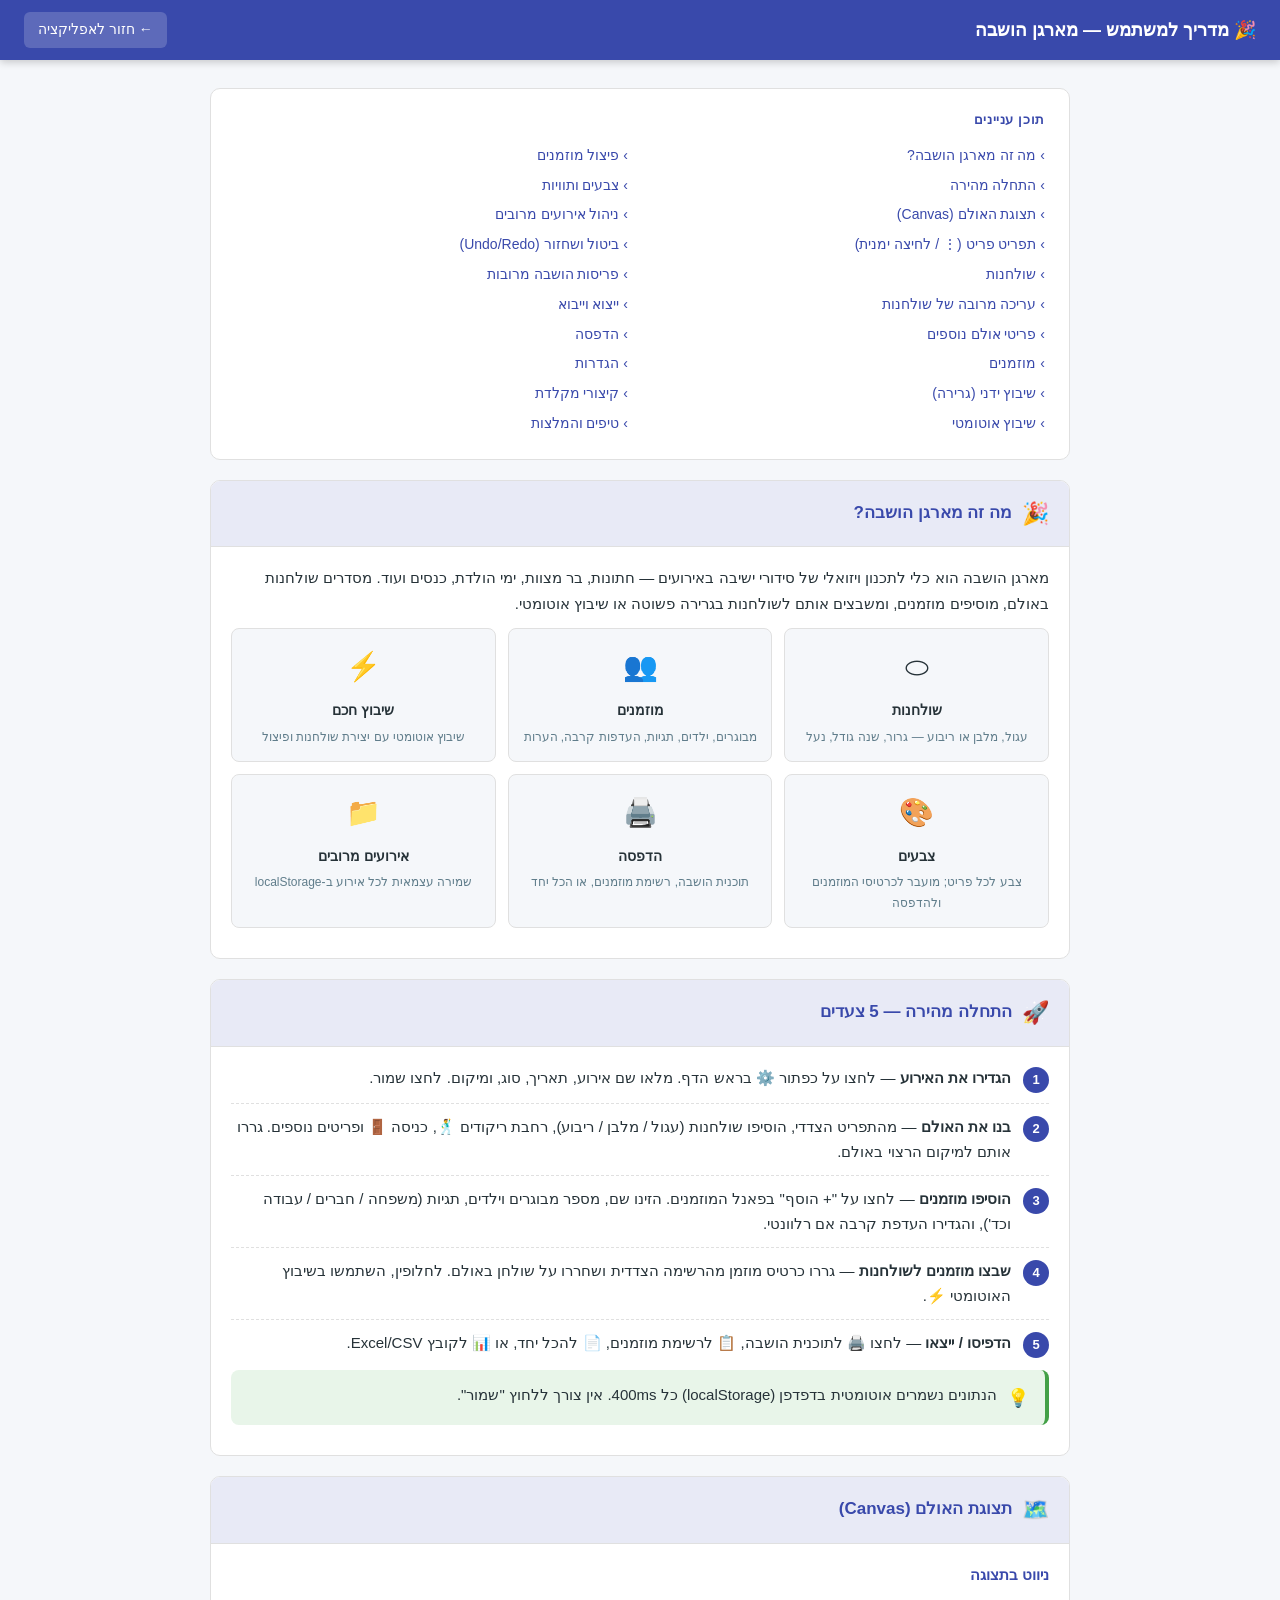
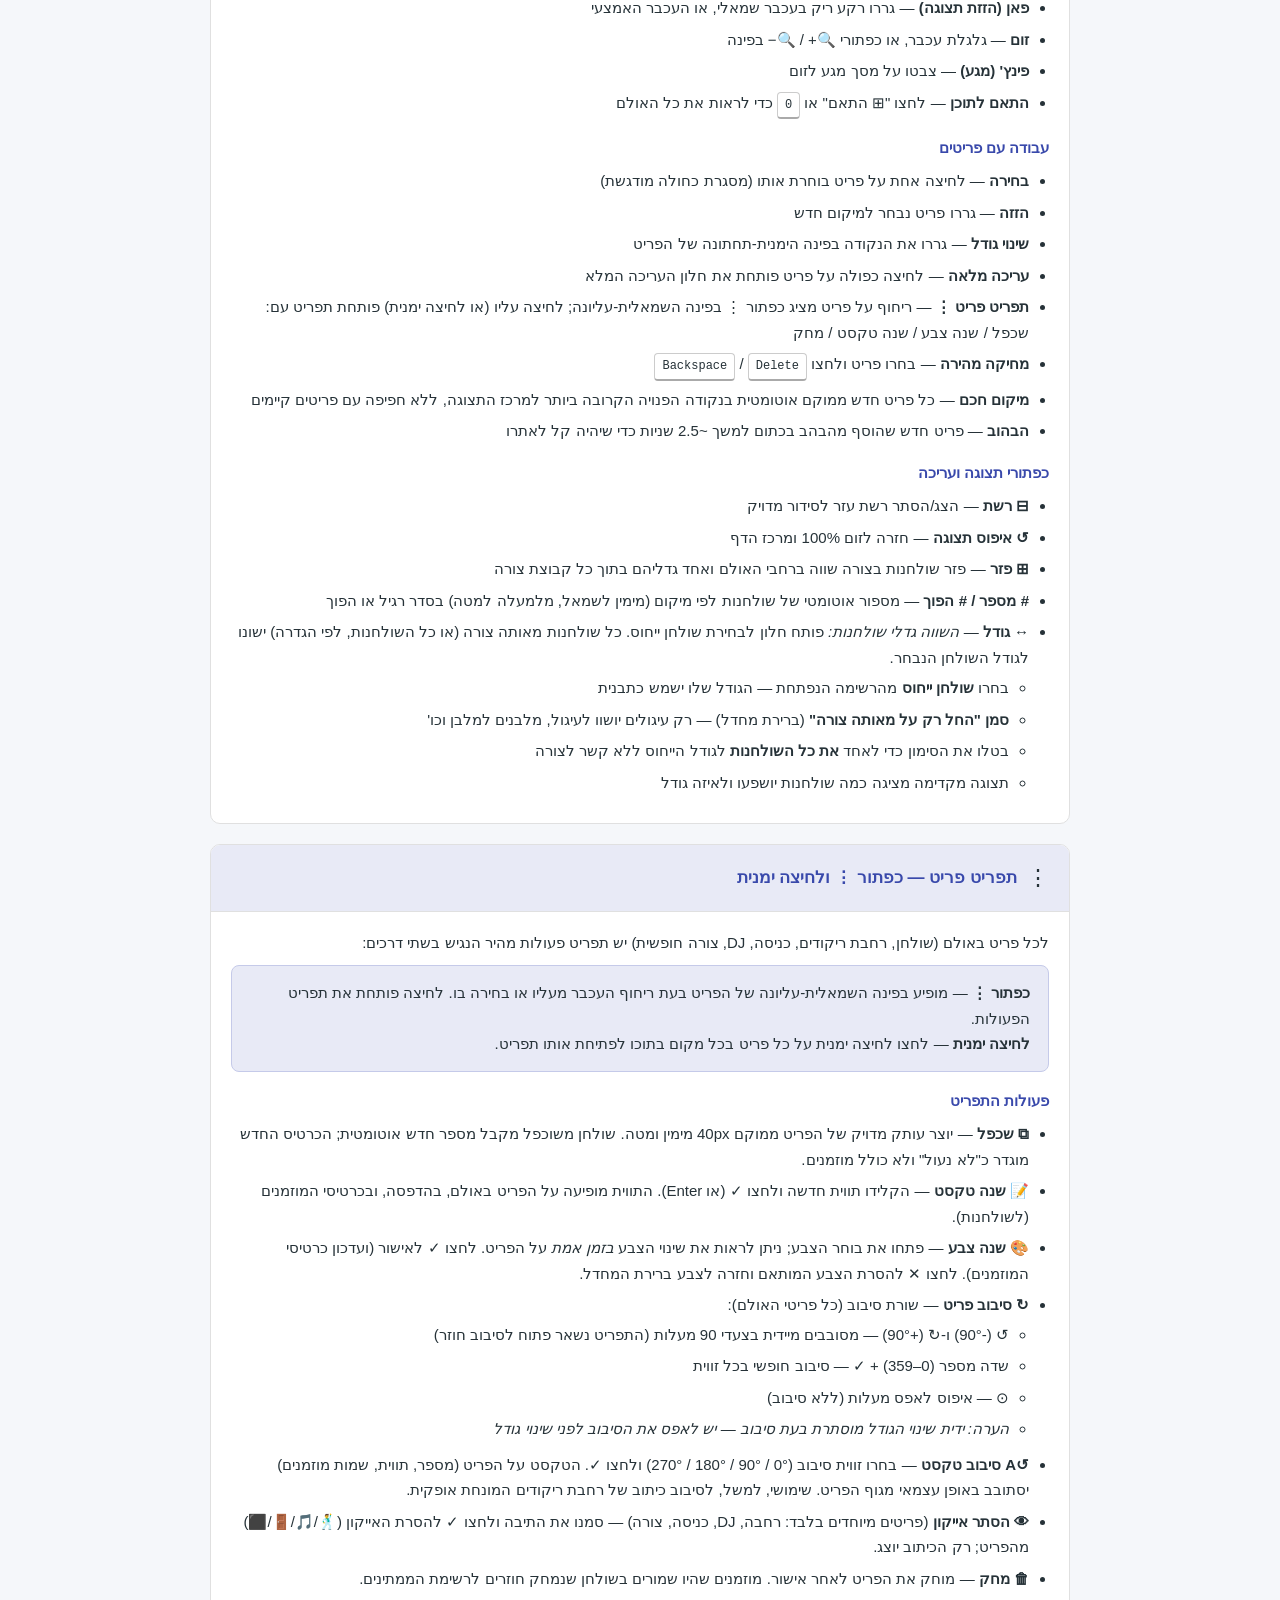
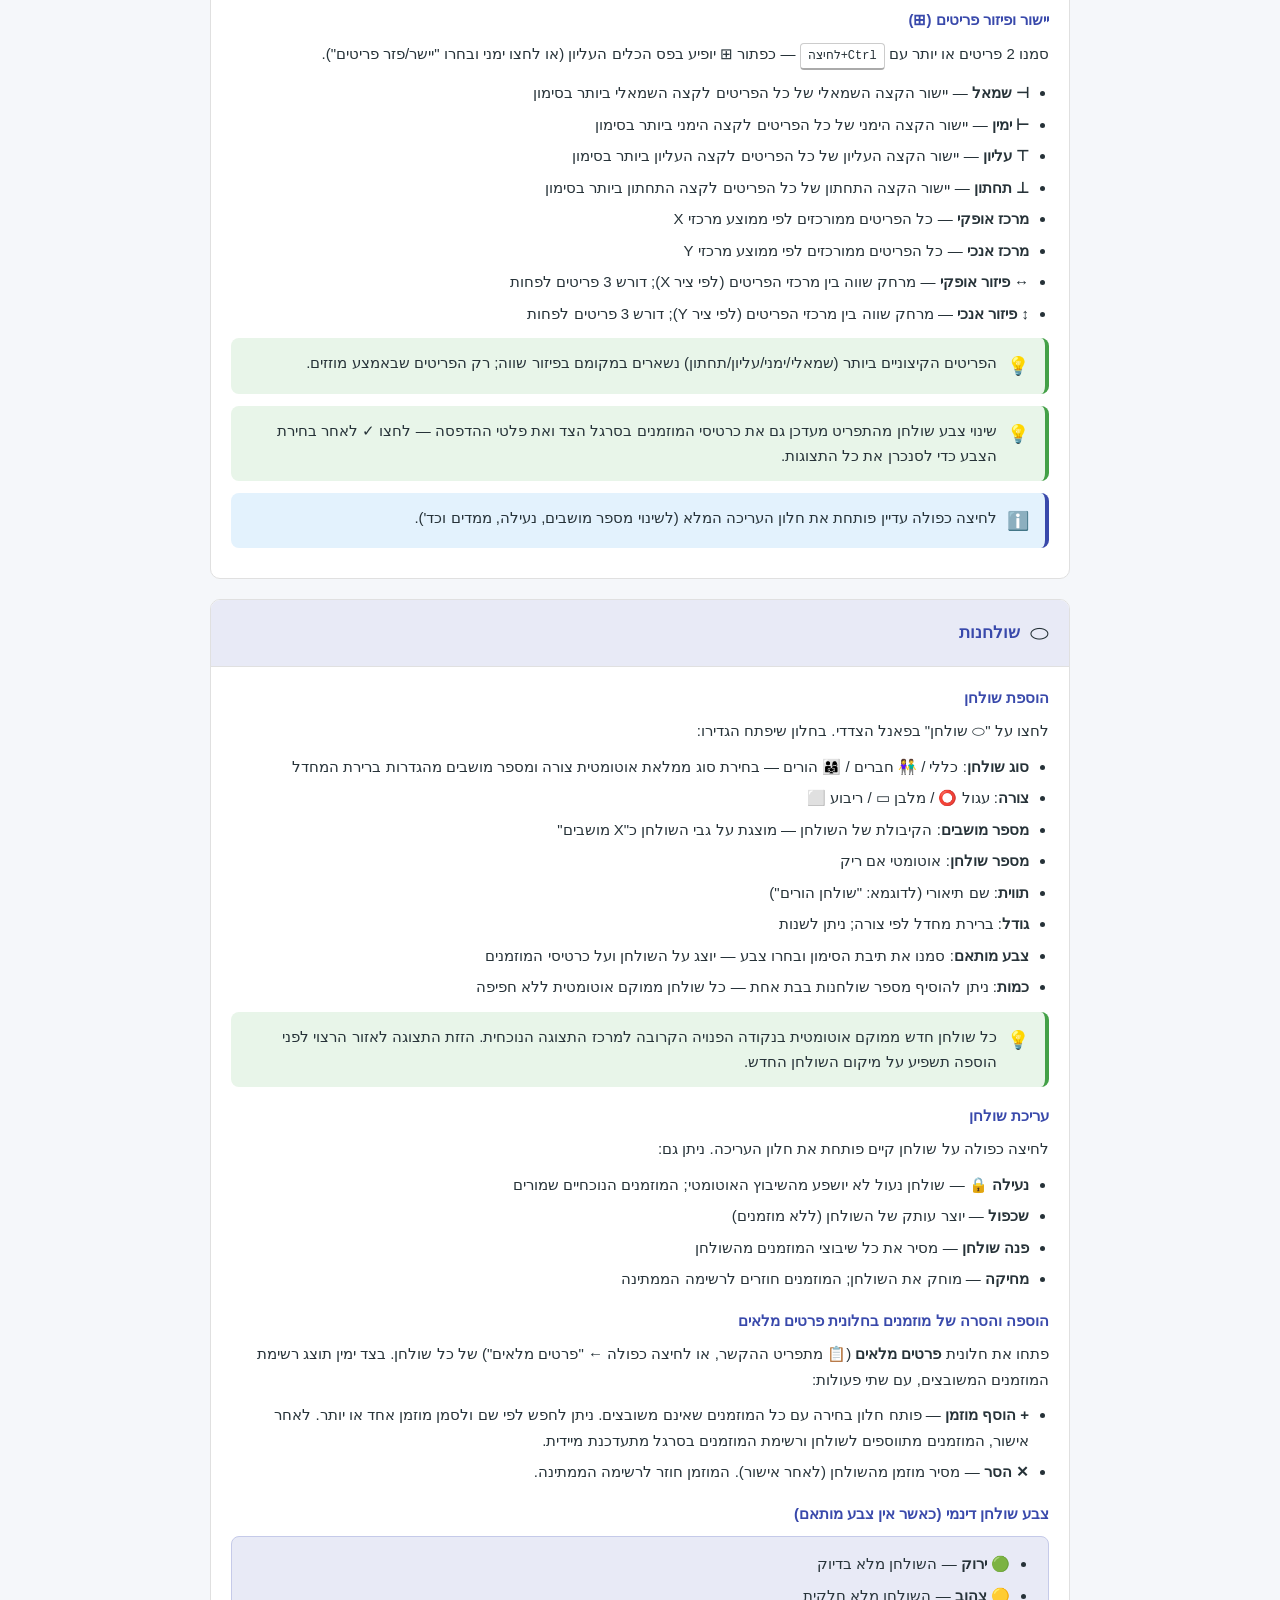
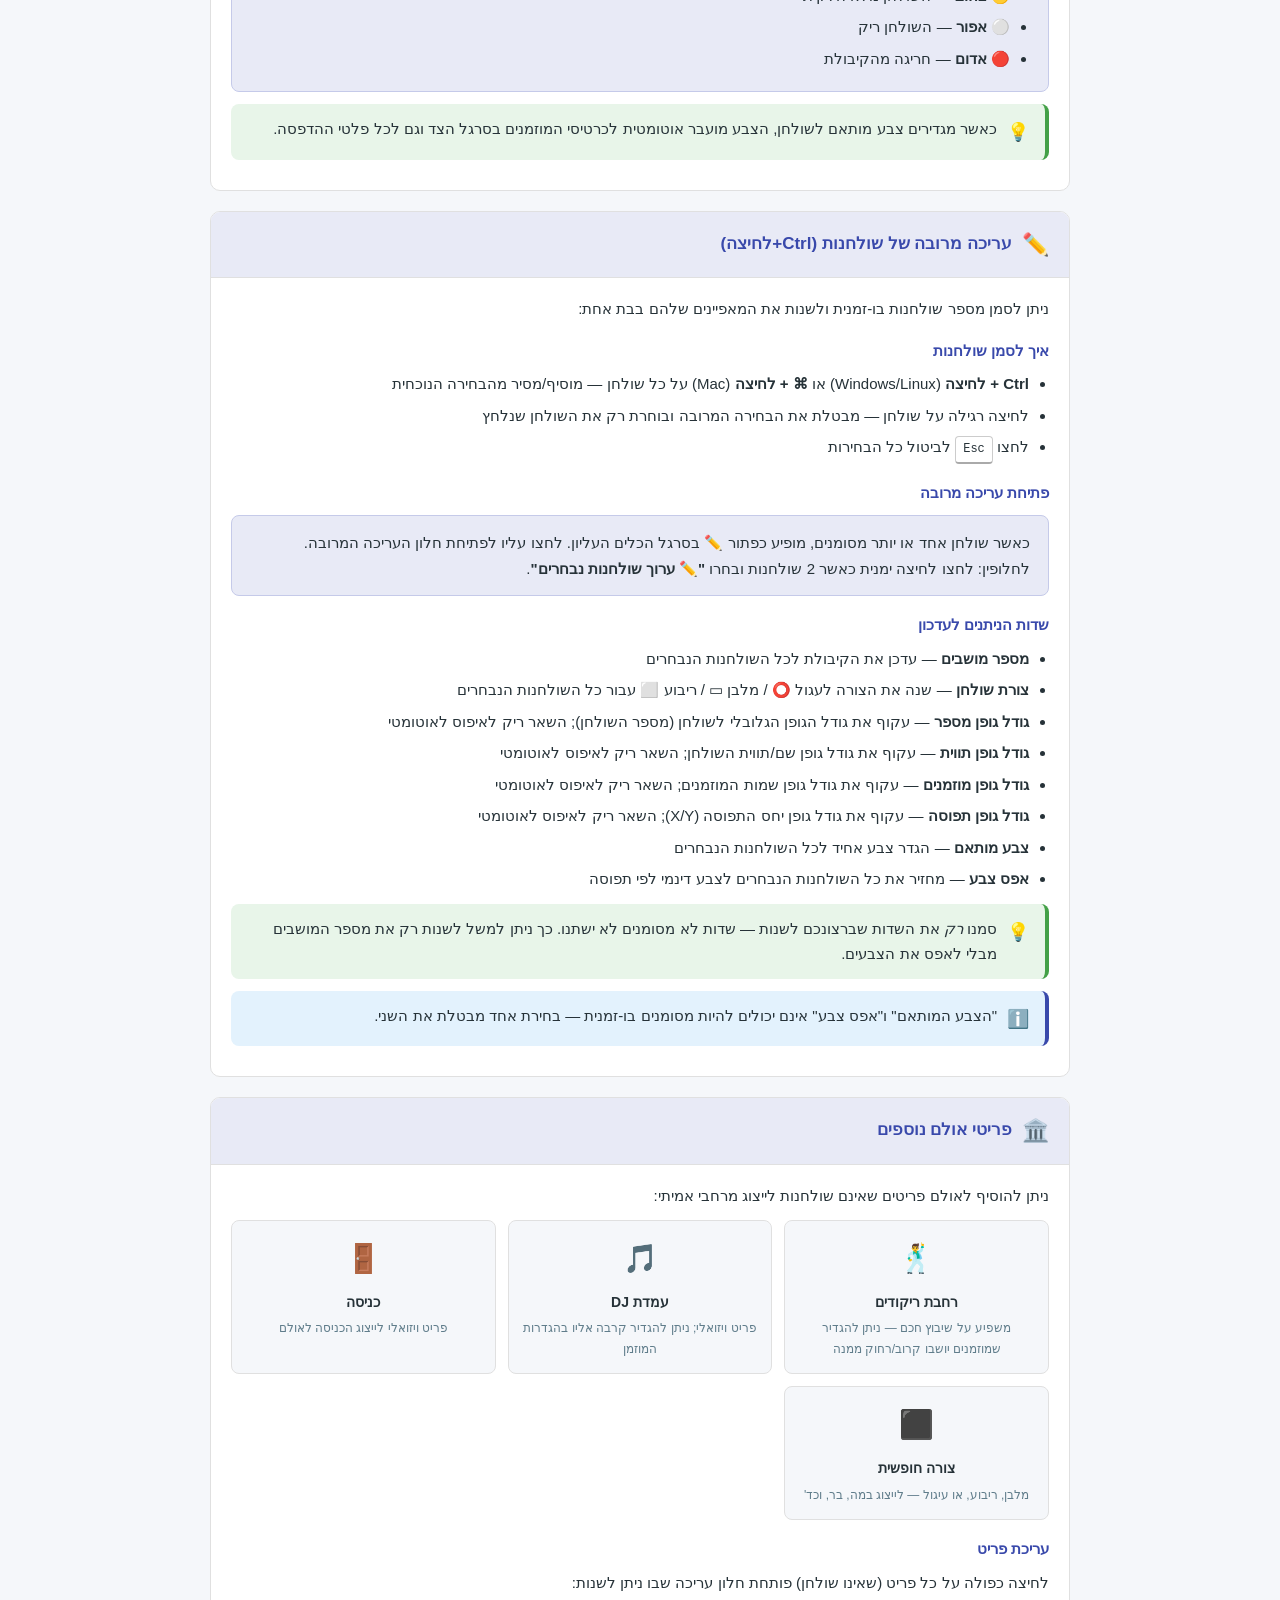
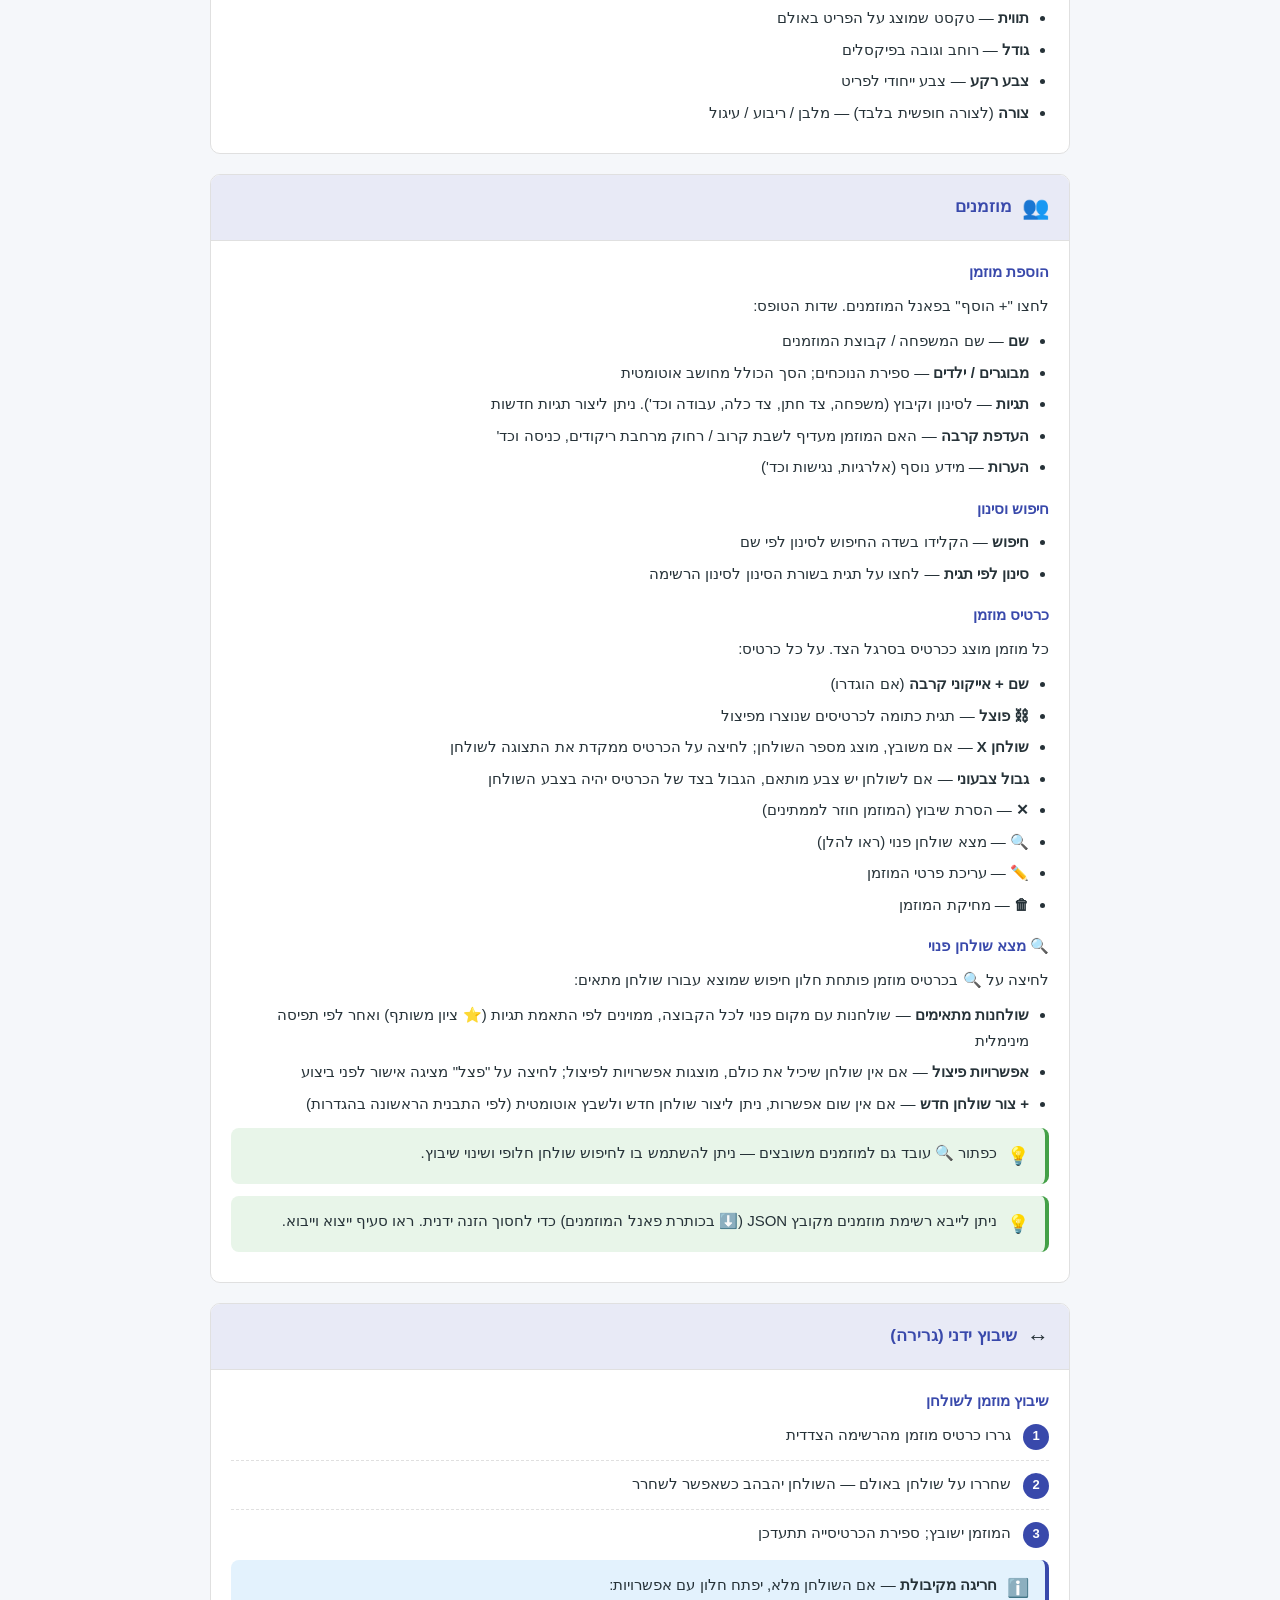
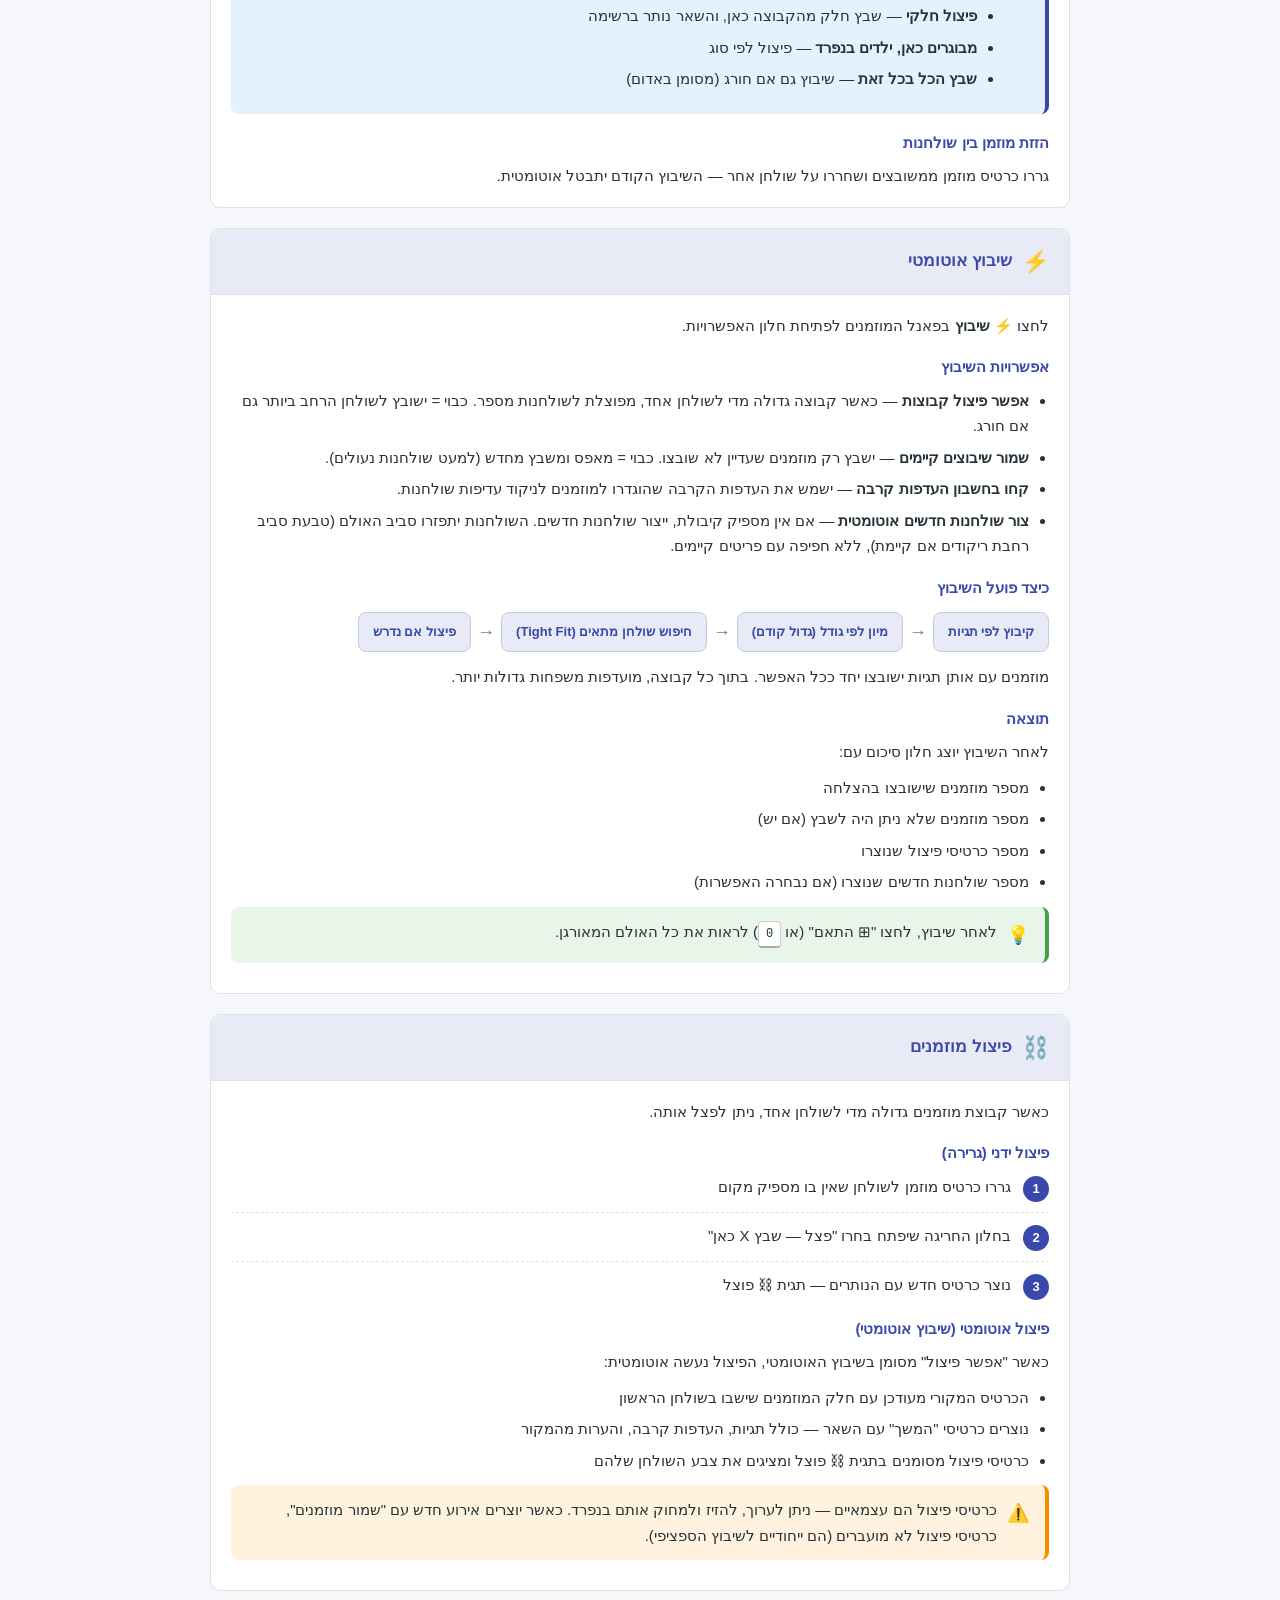
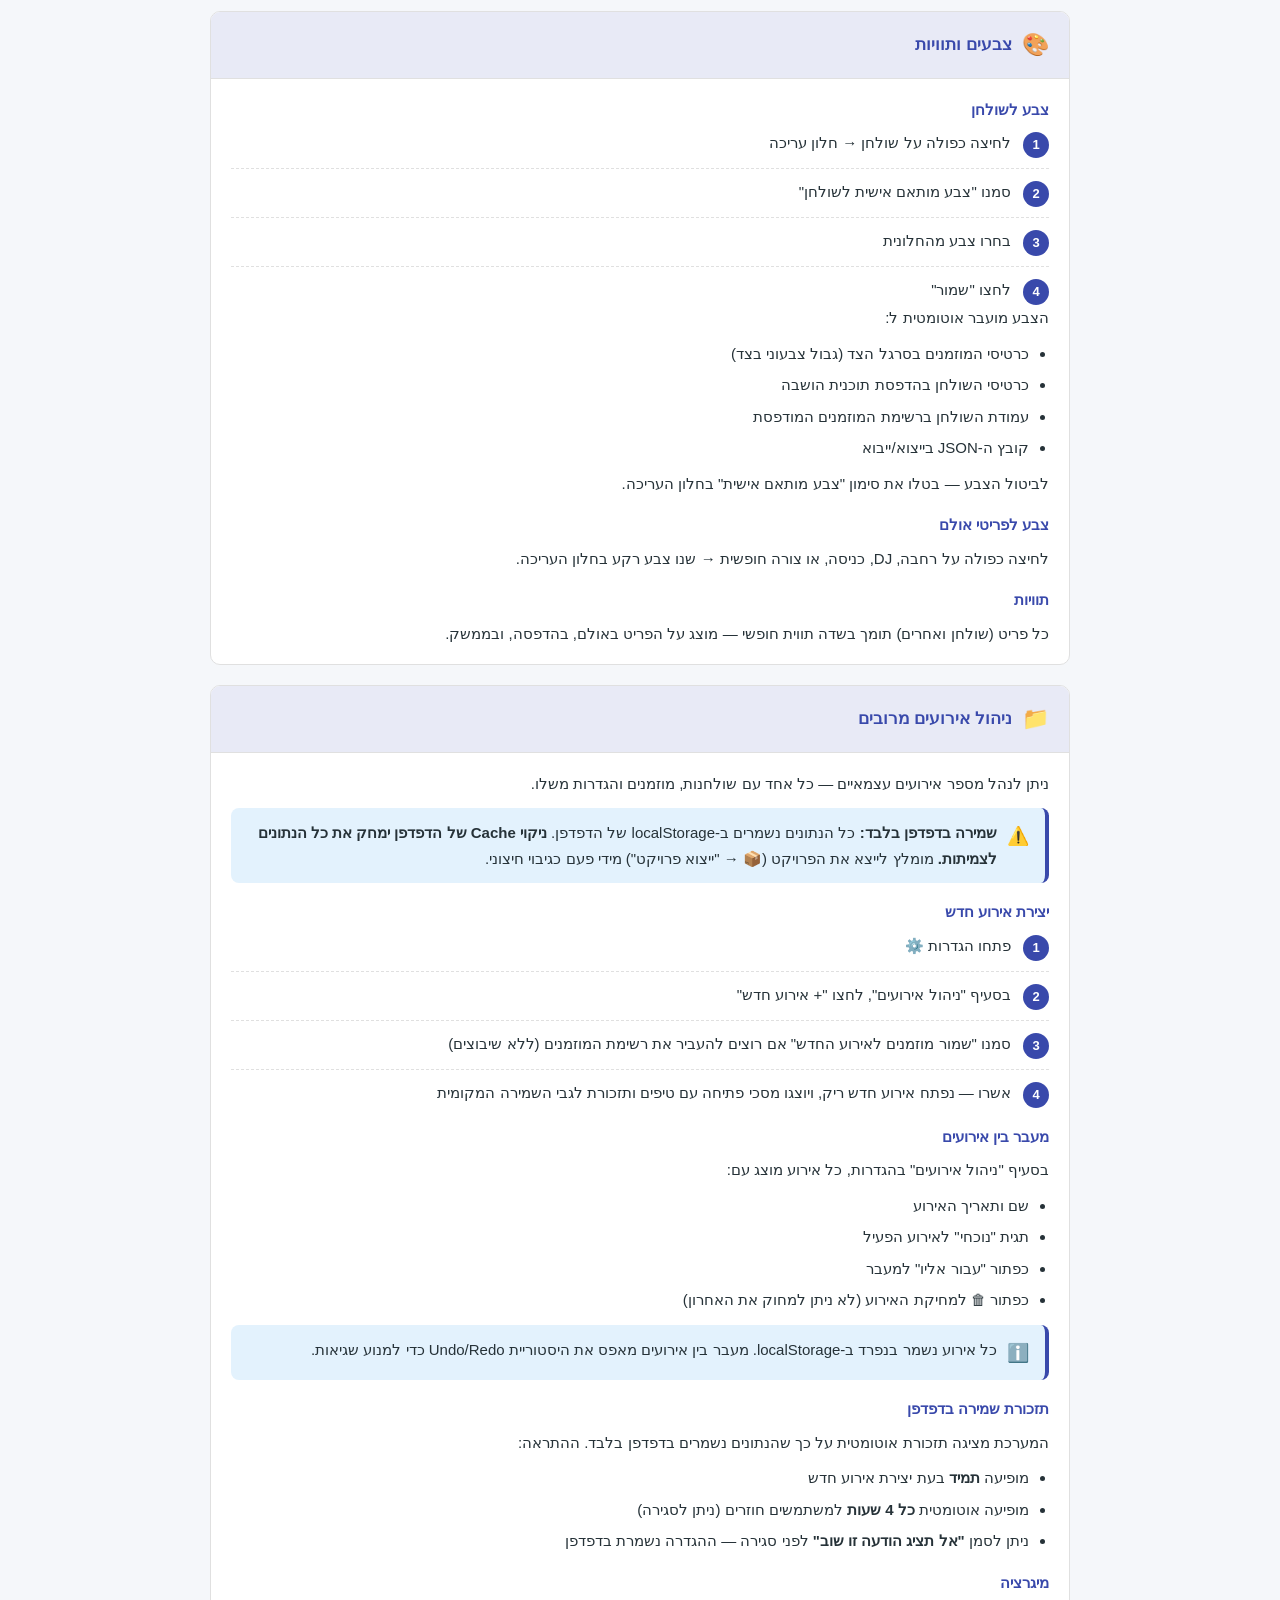
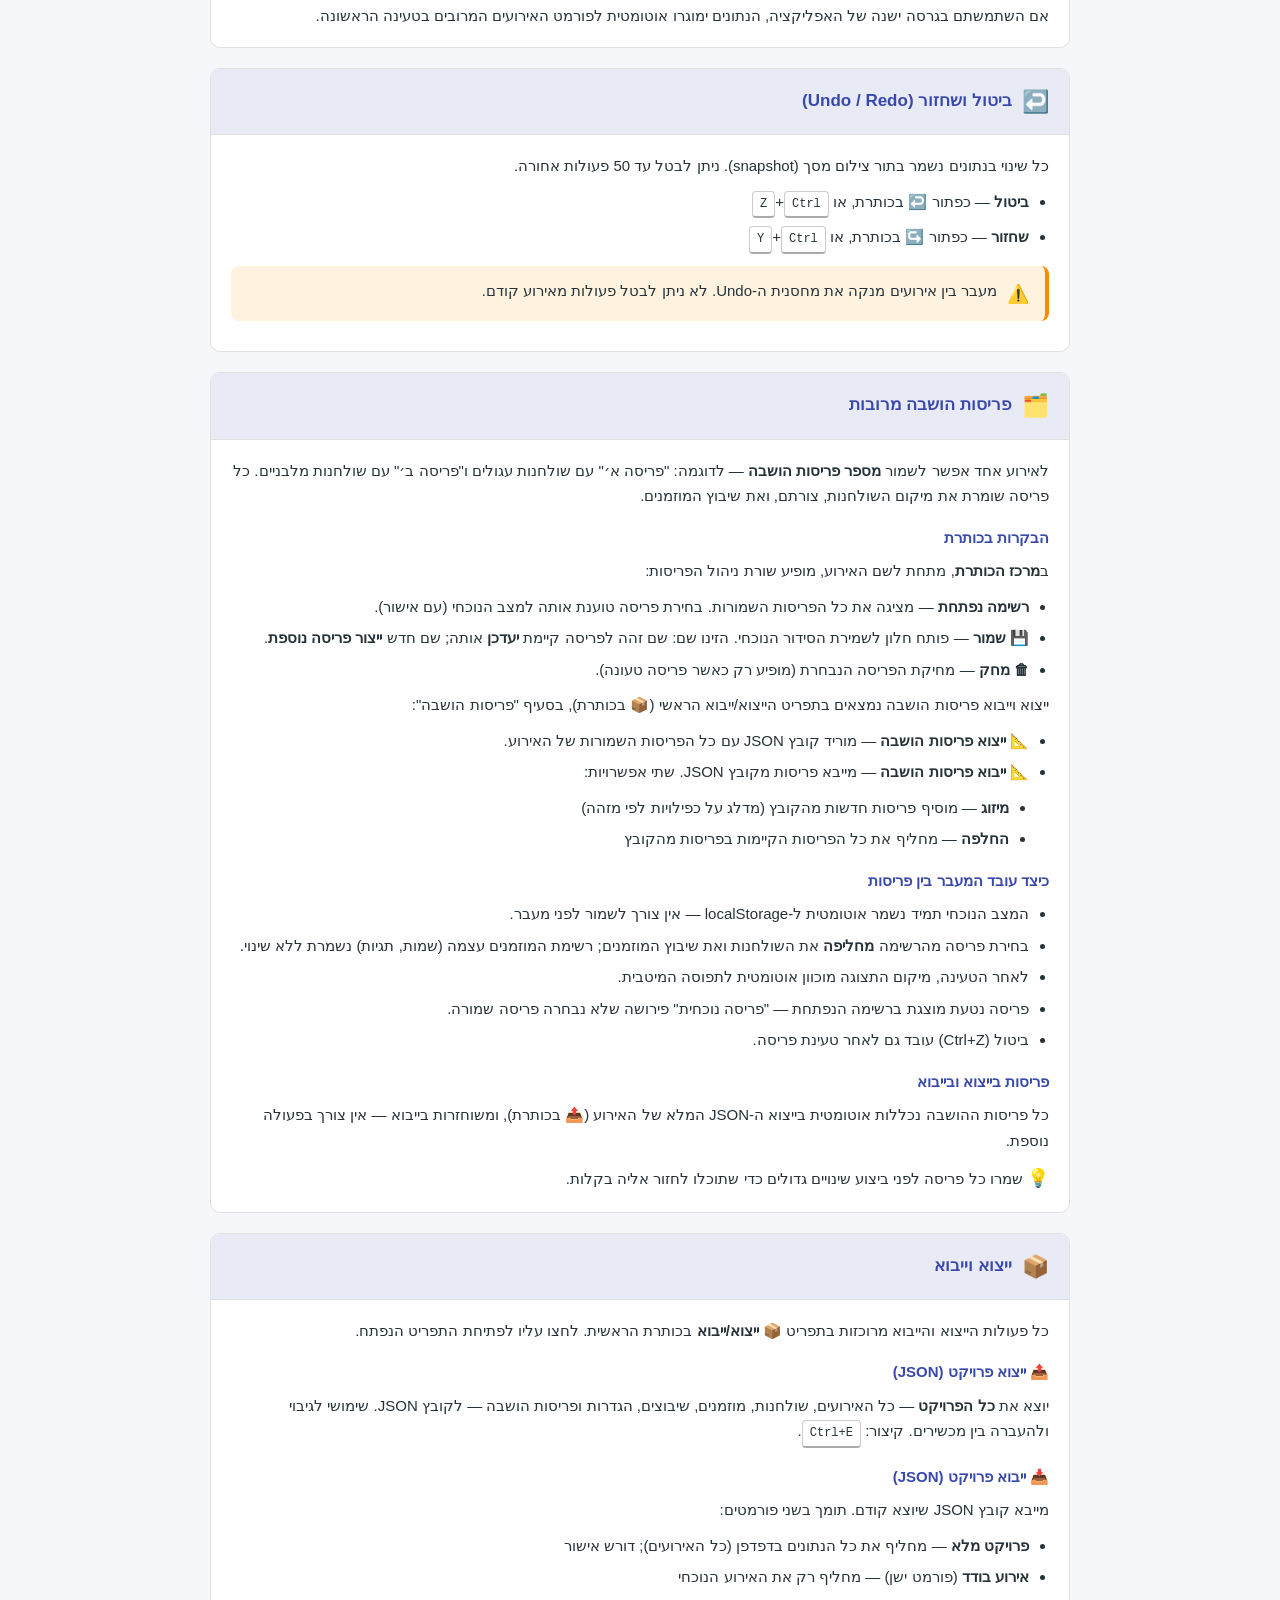
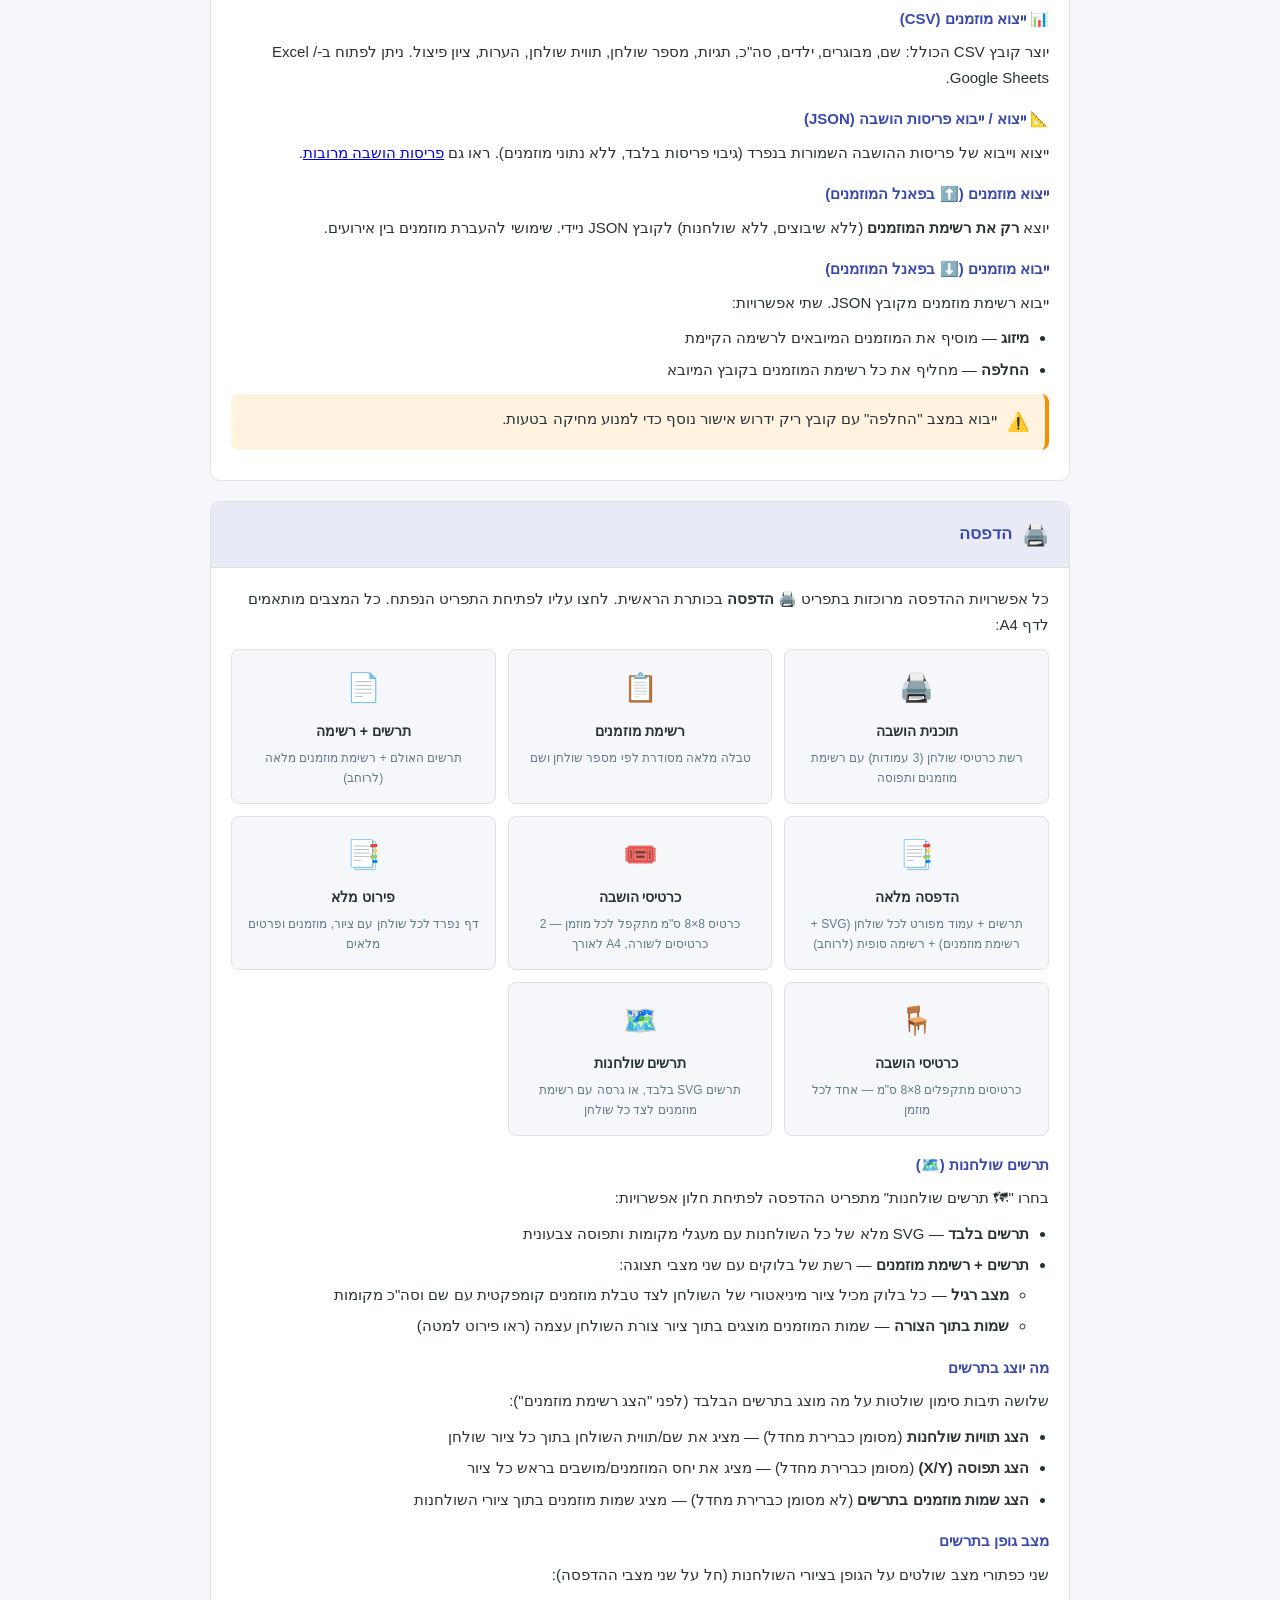
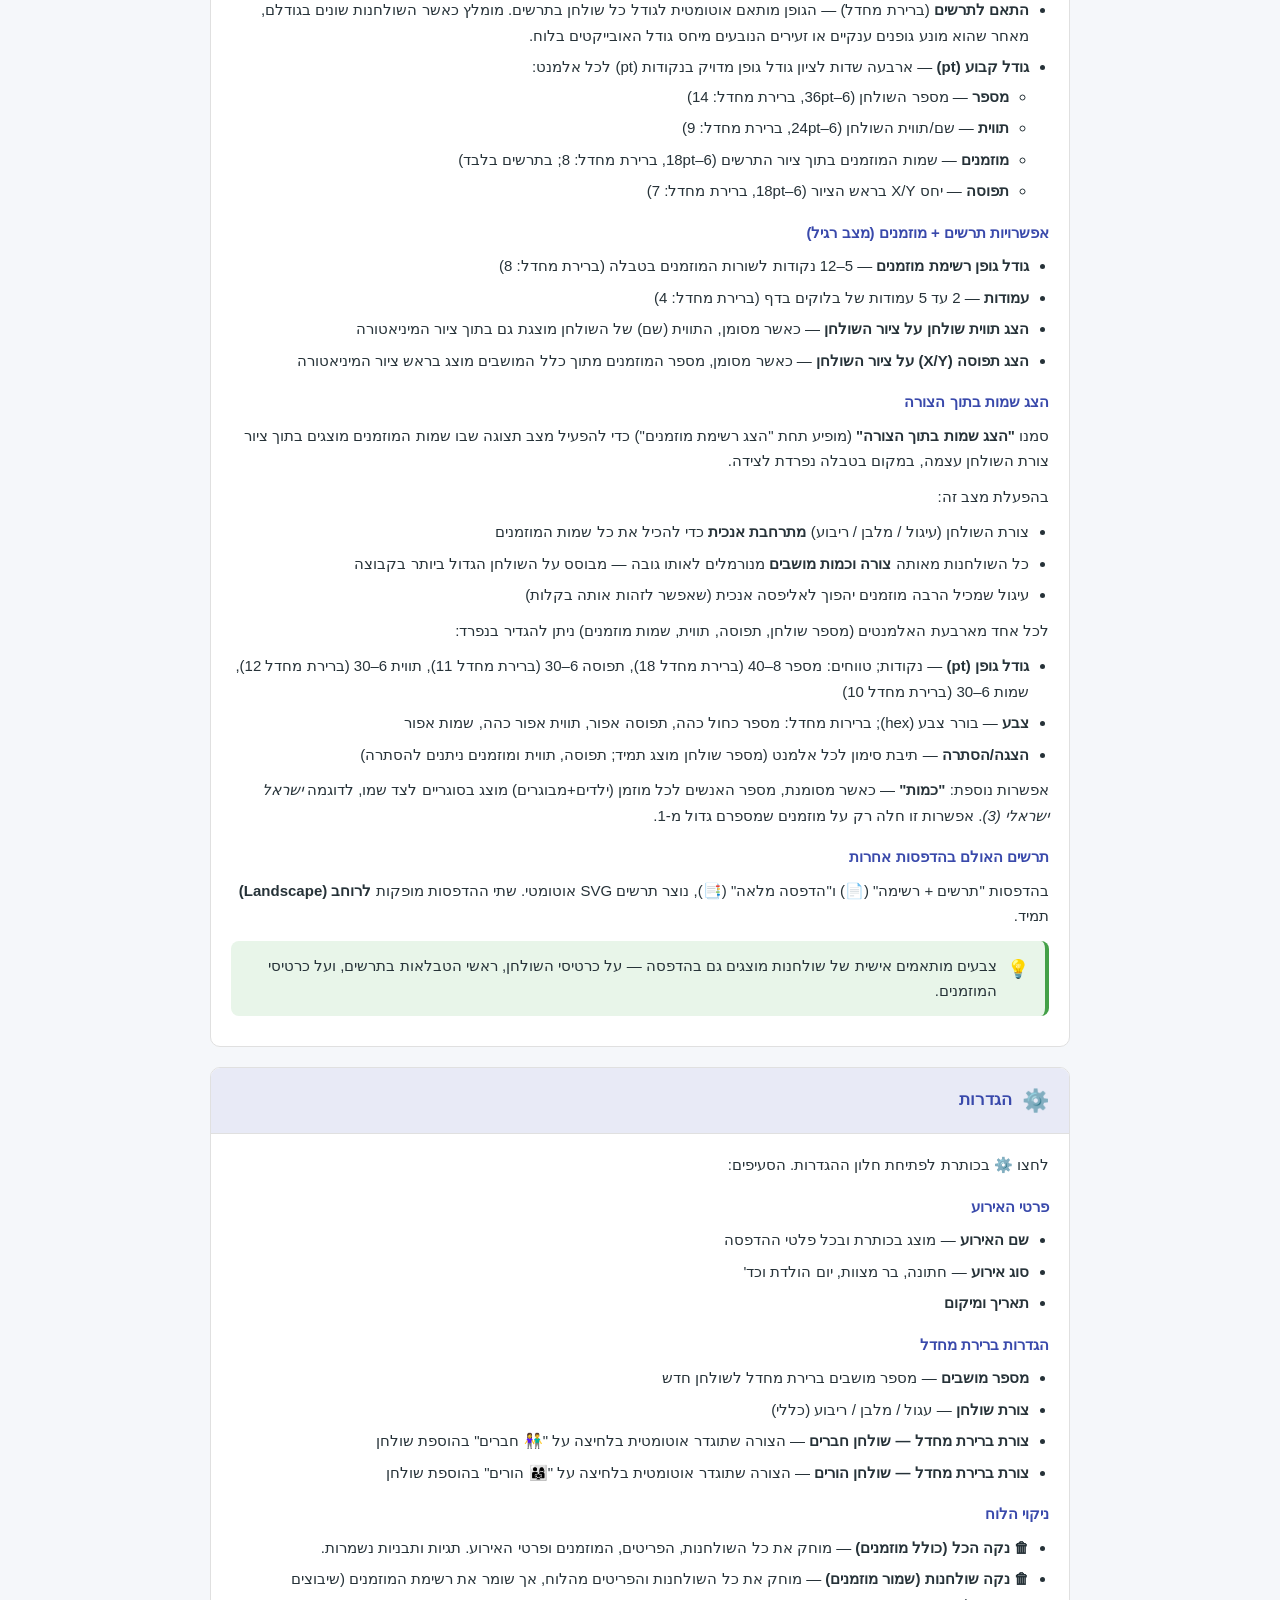
==== commit dd27221a: "Add 3 features: guest assignment in details, storage warning, getting-started tips Feature 1 — Add/r" ====
--- a/help.html
+++ b/help.html
@@ -534,6 +534,13 @@
       <li><strong>מחיקה</strong> — מוחק את השולחן; המוזמנים חוזרים לרשימה הממתינה</li>
     </ul>
 
+    <h3>הוספה והסרה של מוזמנים בחלונית פרטים מלאים</h3>
+    <p>פתחו את חלונית <strong>פרטים מלאים</strong> (📋 מתפריט ההקשר, או לחיצה כפולה ← "פרטים מלאים") של כל שולחן. בצד ימין תוצג רשימת המוזמנים המשובצים, עם שתי פעולות:</p>
+    <ul class="bullets">
+      <li><strong>+ הוסף מוזמן</strong> — פותח חלון בחירה עם כל המוזמנים שאינם משובצים. ניתן לחפש לפי שם ולסמן מוזמן אחד או יותר. לאחר אישור, המוזמנים מתווספים לשולחן ורשימת המוזמנים בסרגל מתעדכנת מיידית.</li>
+      <li><strong>✕ הסר</strong> — מסיר מוזמן מהשולחן (לאחר אישור). המוזמן חוזר לרשימה הממתינה.</li>
+    </ul>
+
     <h3>צבע שולחן דינמי (כאשר אין צבע מותאם)</h3>
     <div class="highlight">
       <ul class="bullets" style="margin:0">
@@ -842,12 +849,17 @@
   <div class="section-body">
     <p>ניתן לנהל מספר אירועים עצמאיים — כל אחד עם שולחנות, מוזמנים והגדרות משלו.</p>
 
+    <div class="note" style="margin-bottom:16px">
+      <span class="note-icon">⚠️</span>
+      <span><strong>שמירה בדפדפן בלבד:</strong> כל הנתונים נשמרים ב-localStorage של הדפדפן. <strong>ניקוי Cache של הדפדפן ימחק את כל הנתונים לצמיתות.</strong> מומלץ לייצא את הפרויקט (📦 → "ייצוא פרויקט") מידי פעם כגיבוי חיצוני.</span>
+    </div>
+
     <h3>יצירת אירוע חדש</h3>
     <ol class="steps">
       <li>פתחו הגדרות ⚙️</li>
       <li>בסעיף "ניהול אירועים", לחצו "+ אירוע חדש"</li>
       <li>סמנו "שמור מוזמנים לאירוע החדש" אם רוצים להעביר את רשימת המוזמנים (ללא שיבוצים)</li>
-      <li>אשרו — נפתח אירוע חדש ריק</li>
+      <li>אשרו — נפתח אירוע חדש ריק, ויוצגו מסכי פתיחה עם טיפים ותזכורת לגבי השמירה המקומית</li>
     </ol>
 
     <h3>מעבר בין אירועים</h3>
@@ -863,6 +875,14 @@
       <span class="note-icon">ℹ️</span>
       <span>כל אירוע נשמר בנפרד ב-localStorage. מעבר בין אירועים מאפס את היסטוריית Undo/Redo כדי למנוע שגיאות.</span>
     </div>
+
+    <h3>תזכורת שמירה בדפדפן</h3>
+    <p>המערכת מציגה תזכורת אוטומטית על כך שהנתונים נשמרים בדפדפן בלבד. ההתראה:</p>
+    <ul class="bullets">
+      <li>מופיעה <strong>תמיד</strong> בעת יצירת אירוע חדש</li>
+      <li>מופיעה אוטומטית <strong>כל 4 שעות</strong> למשתמשים חוזרים (ניתן לסגירה)</li>
+      <li>ניתן לסמן <strong>"אל תציג הודעה זו שוב"</strong> לפני סגירה — ההגדרה נשמרת בדפדפן</li>
+    </ul>
 
     <h3>מיגרציה</h3>
     <p>אם השתמשתם בגרסה ישנה של האפליקציה, הנתונים ימוגרו אוטומטית לפורמט האירועים המרובים בטעינה הראשונה.</p>
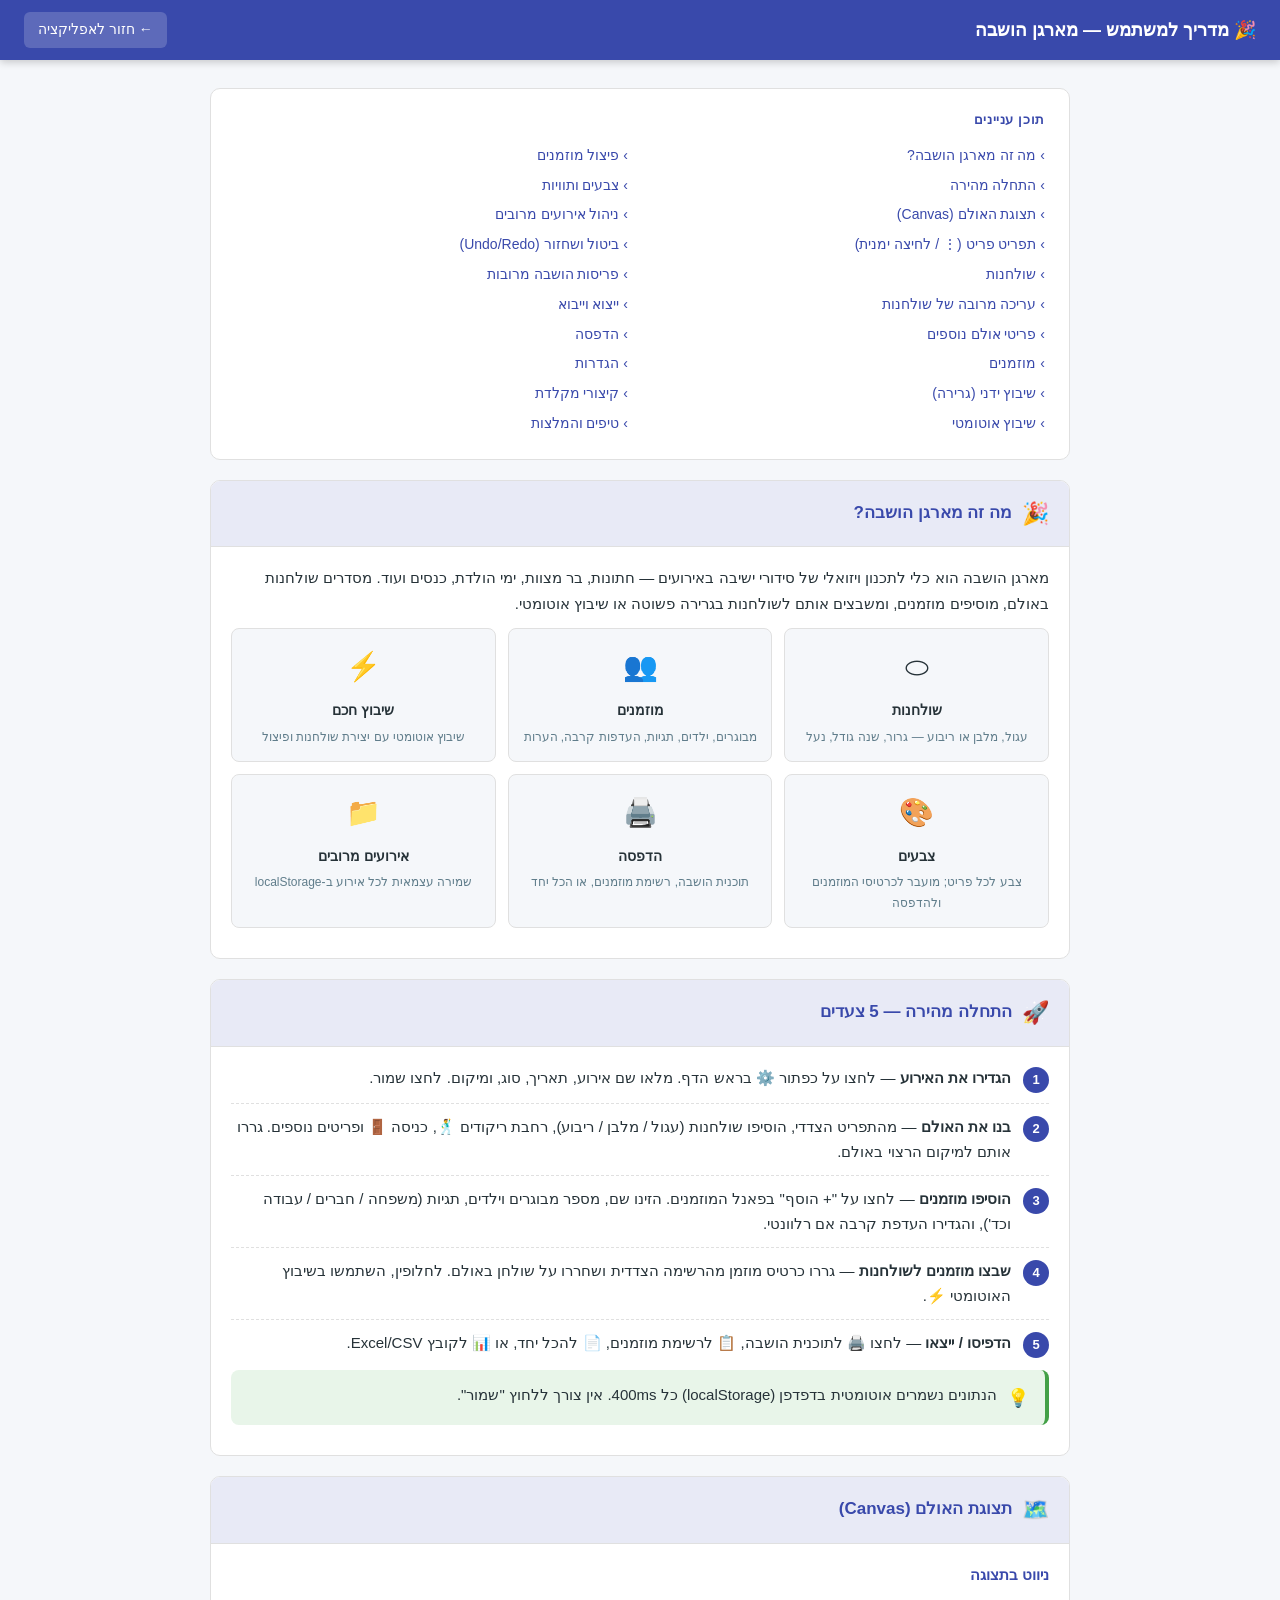
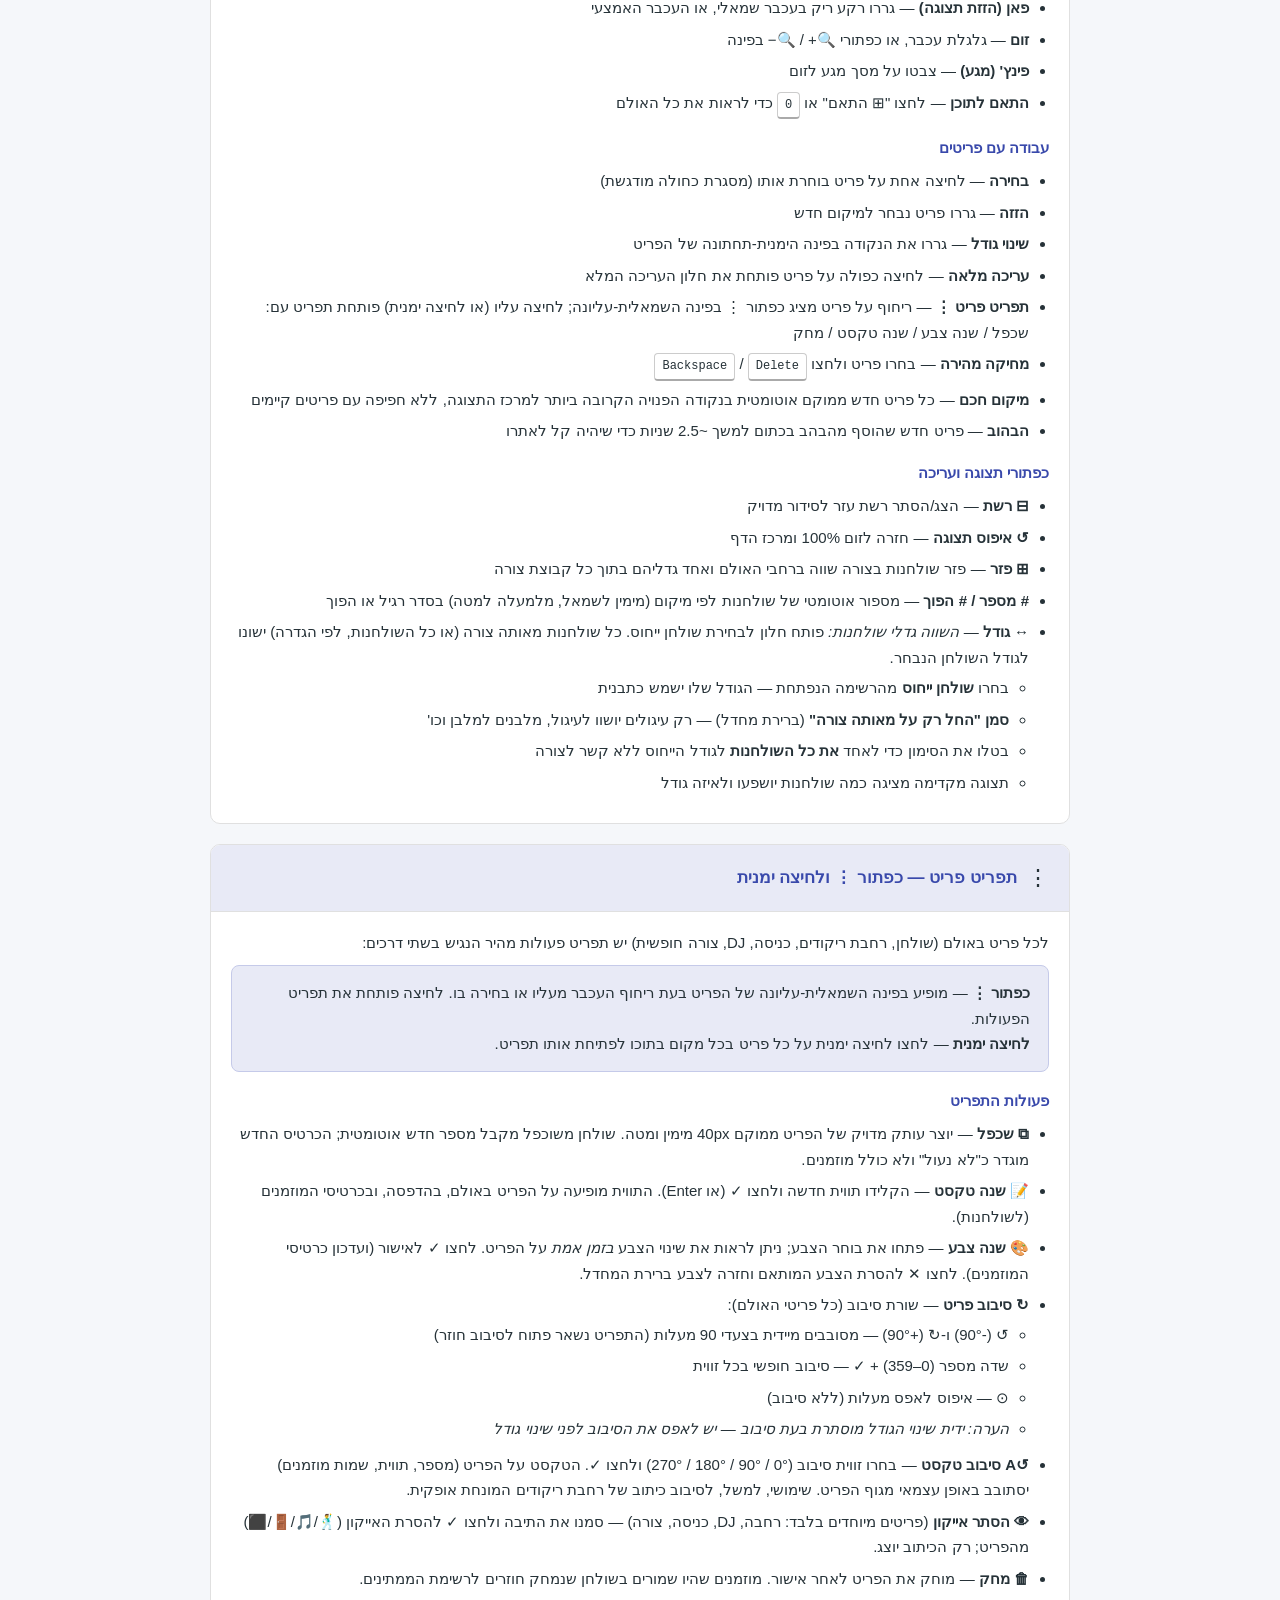
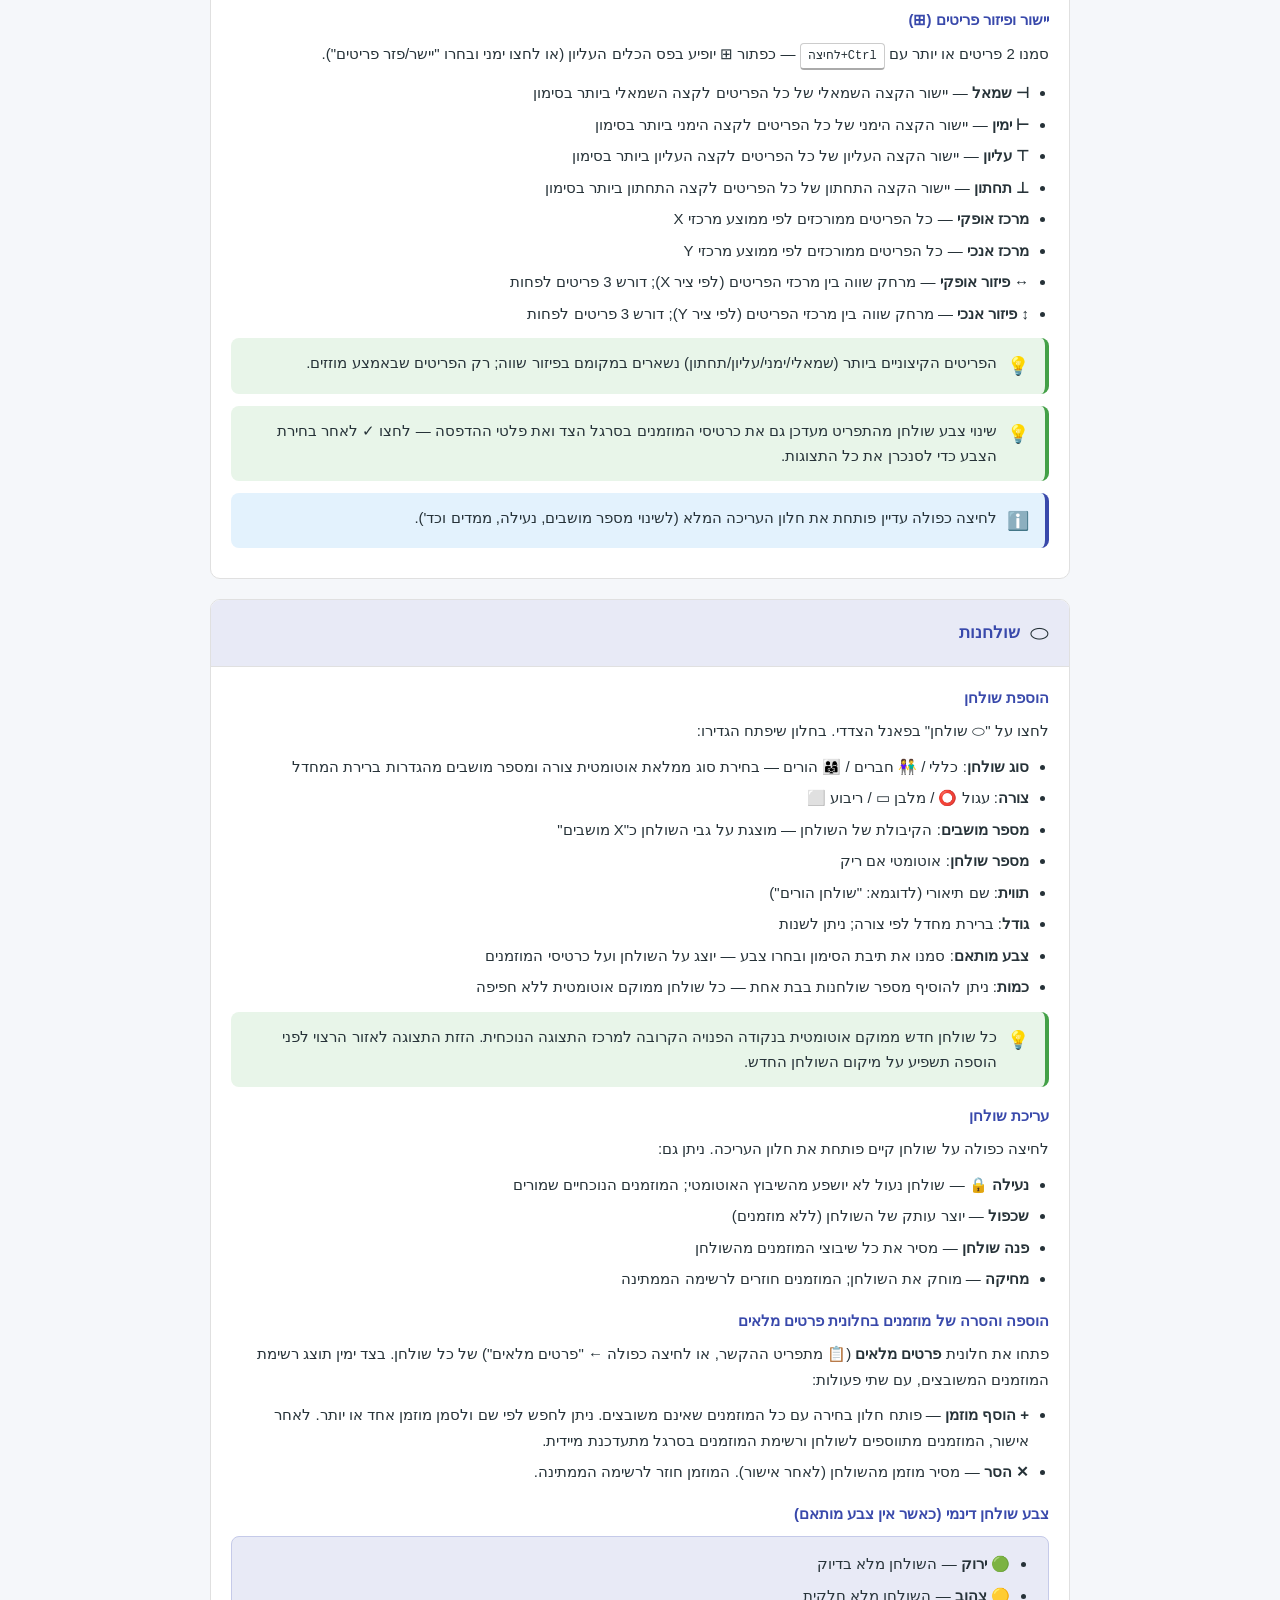
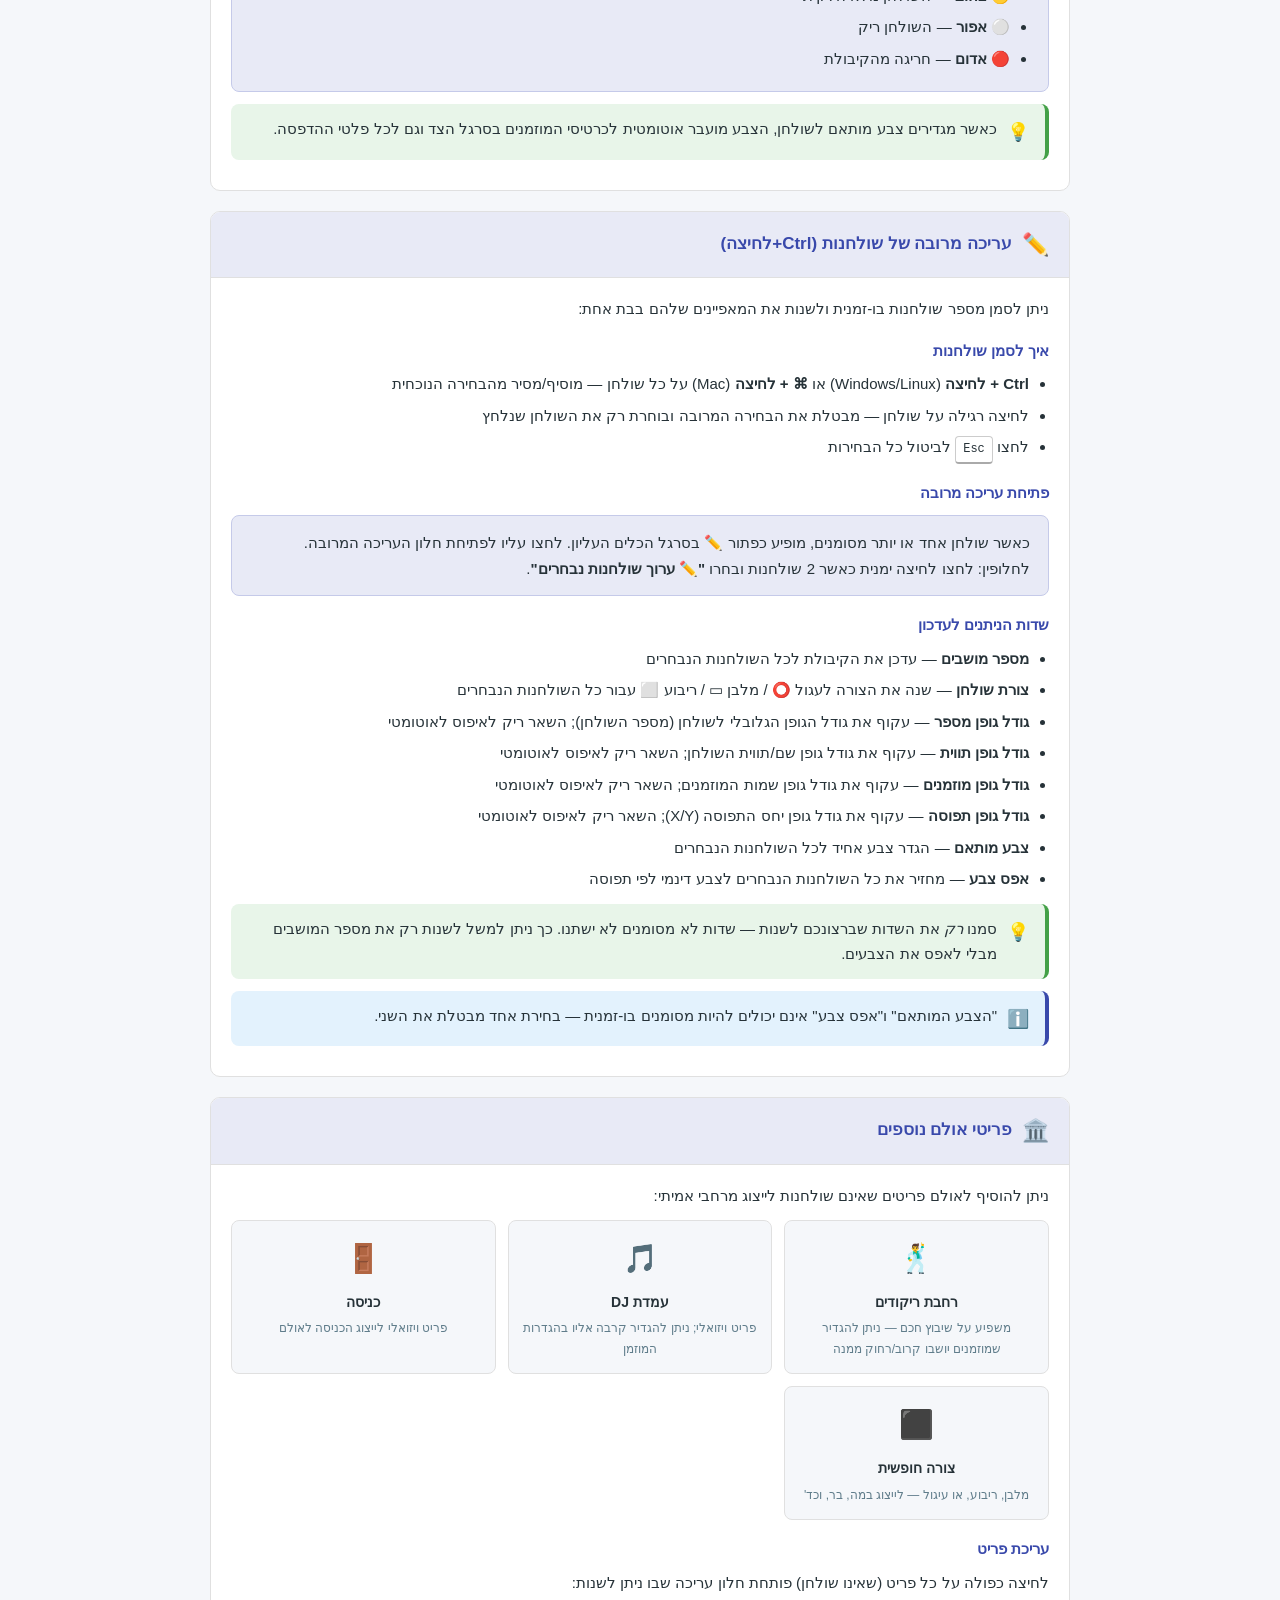
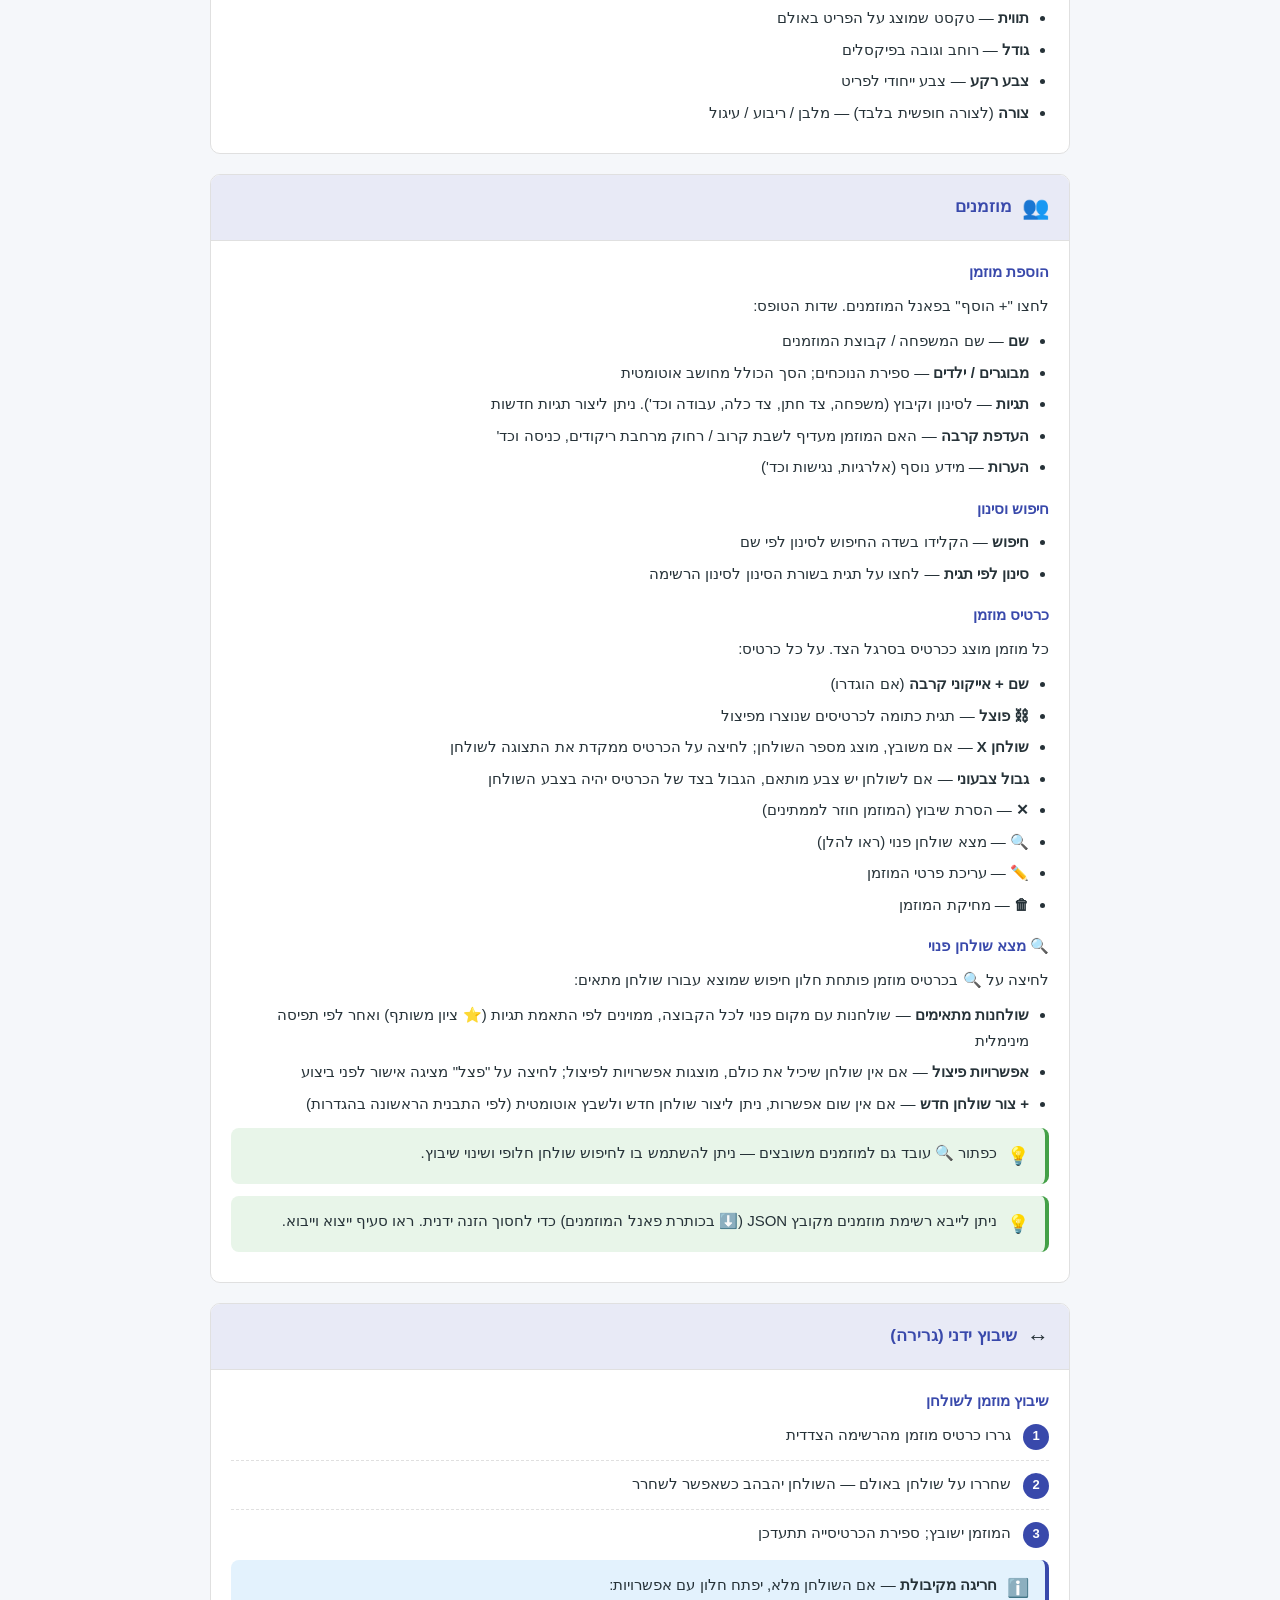
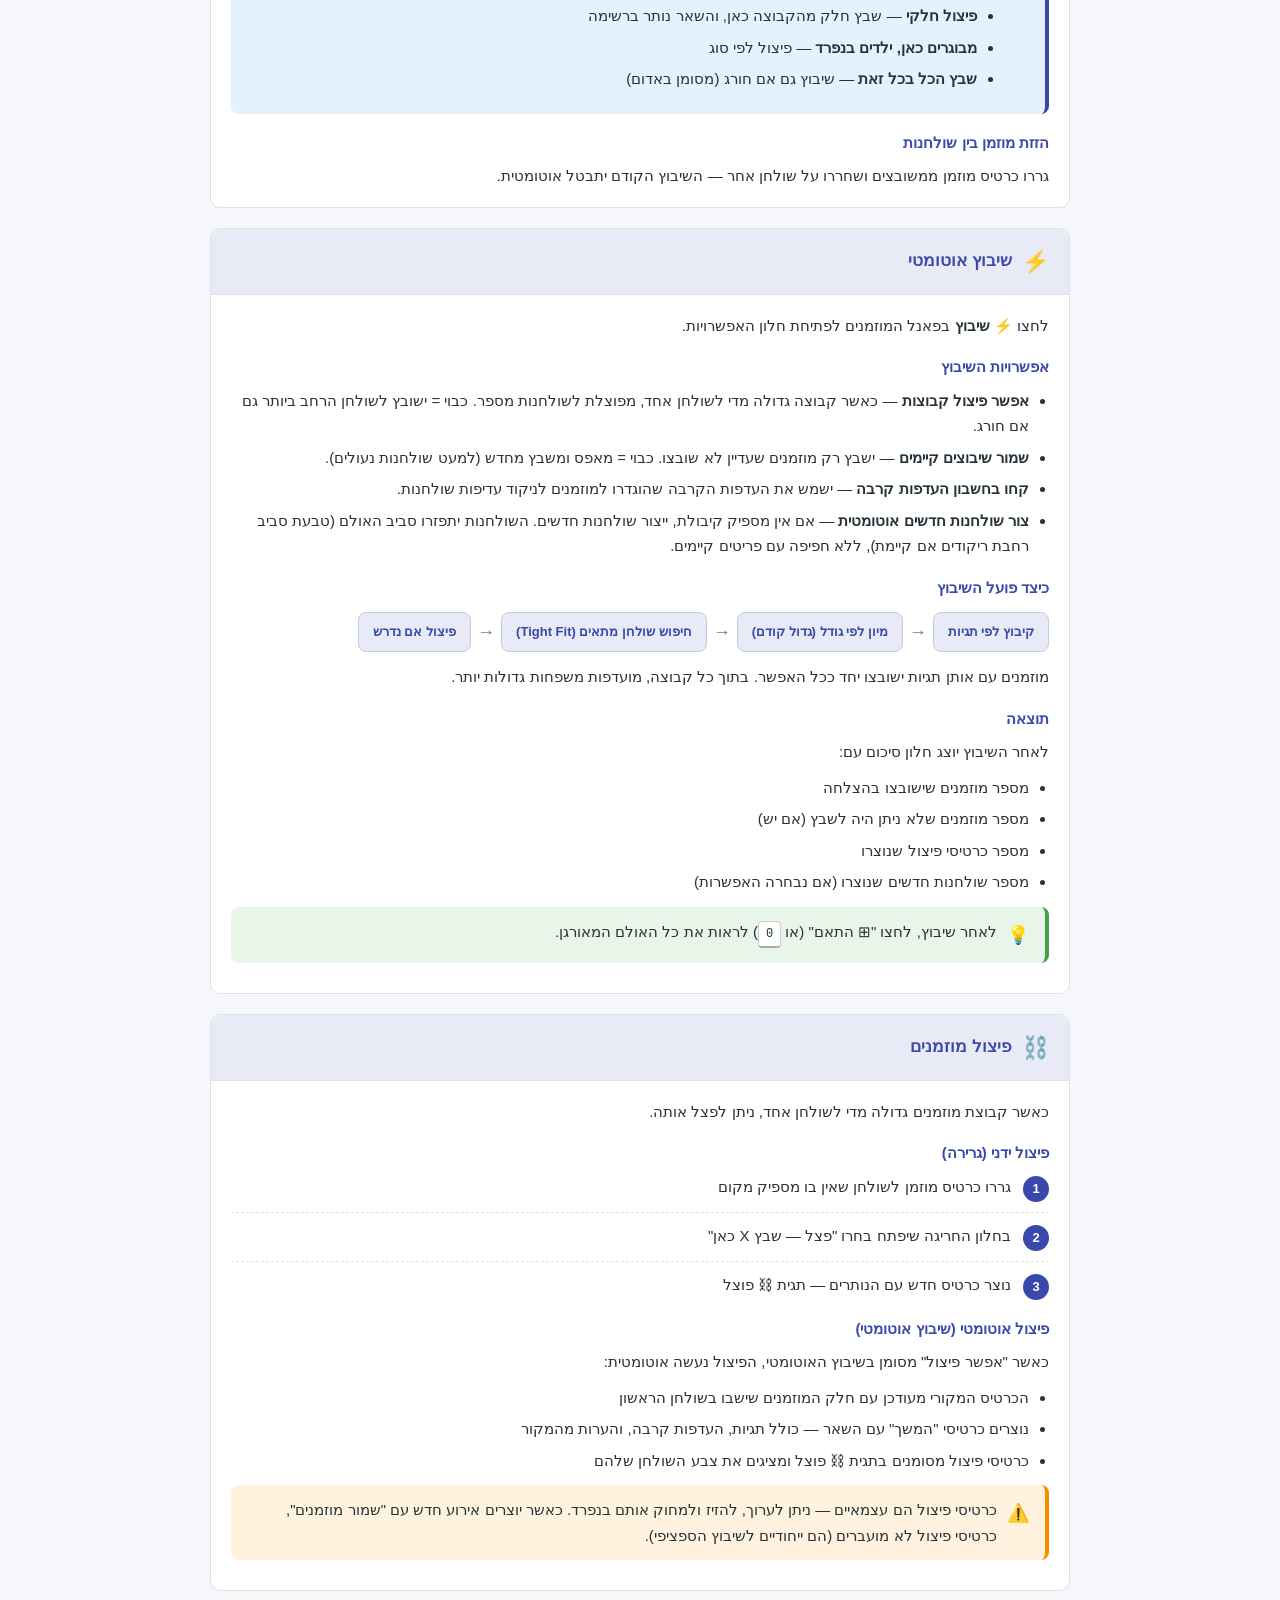
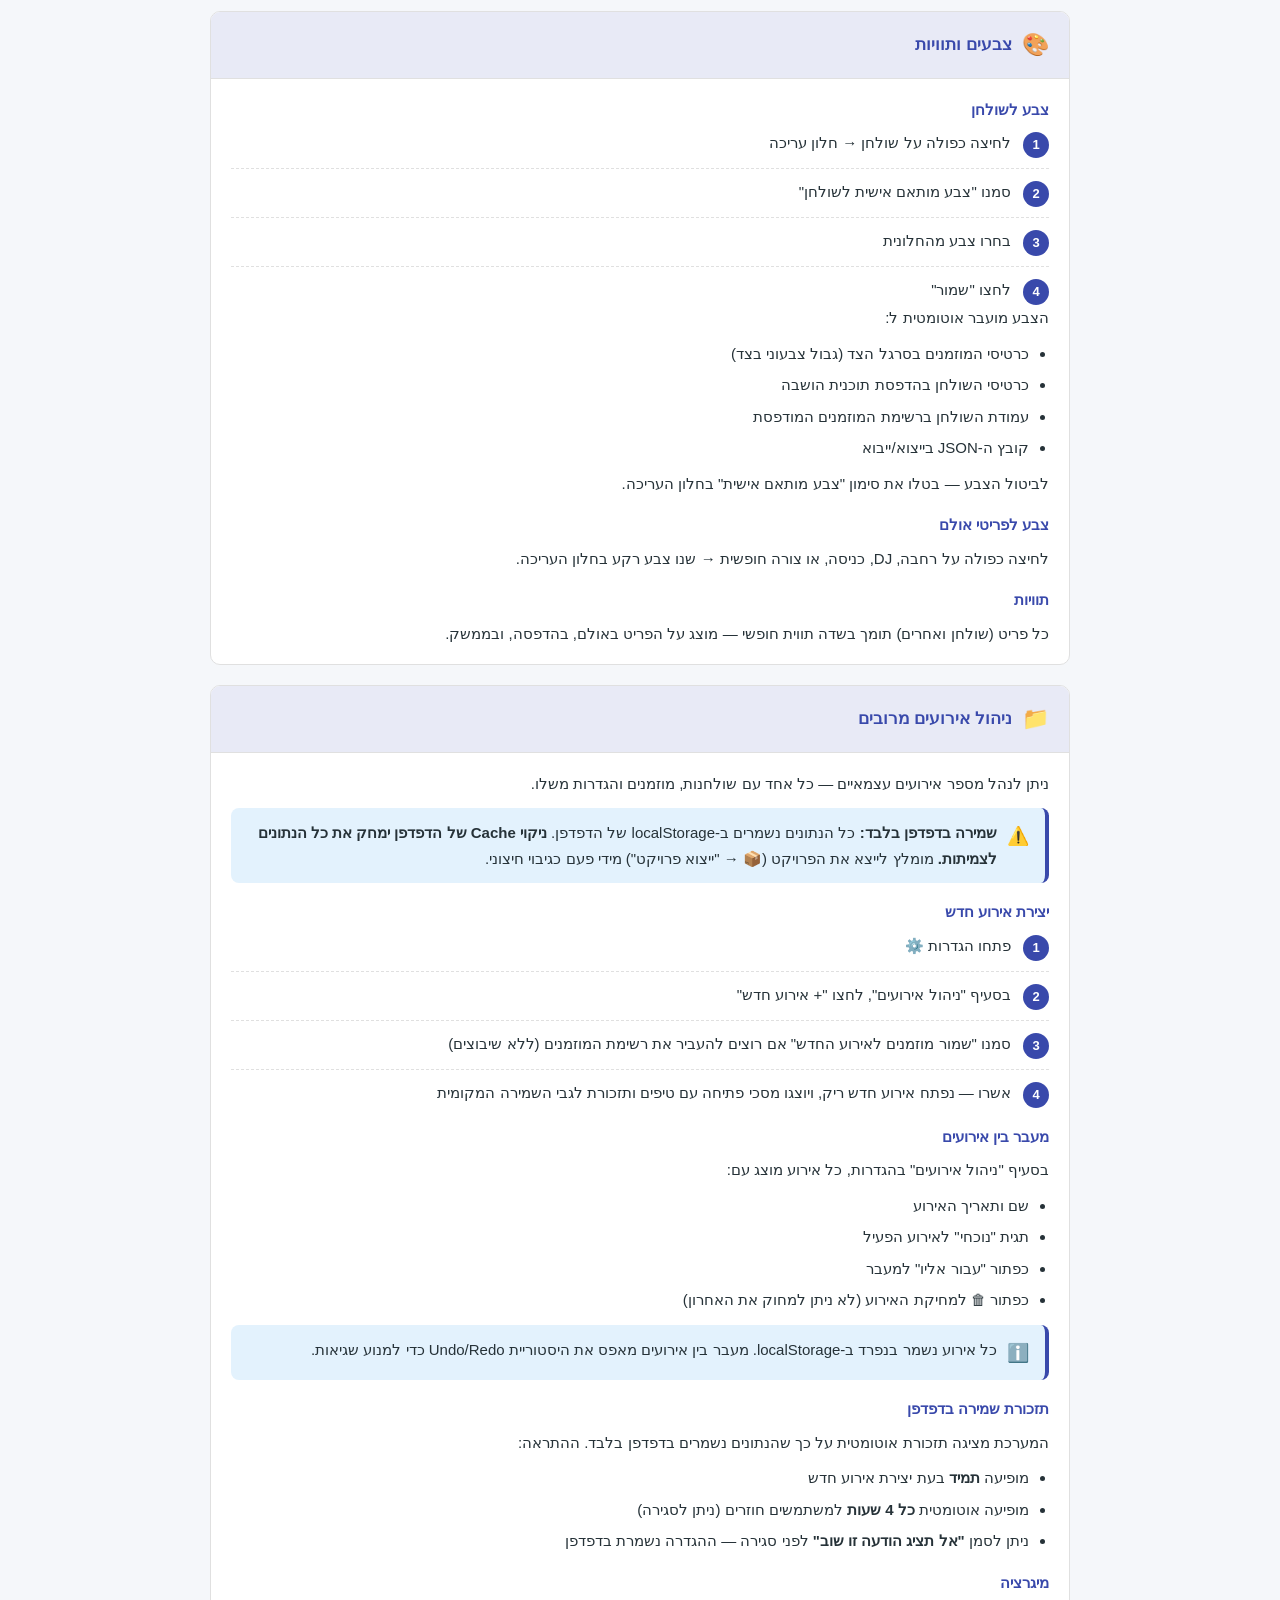
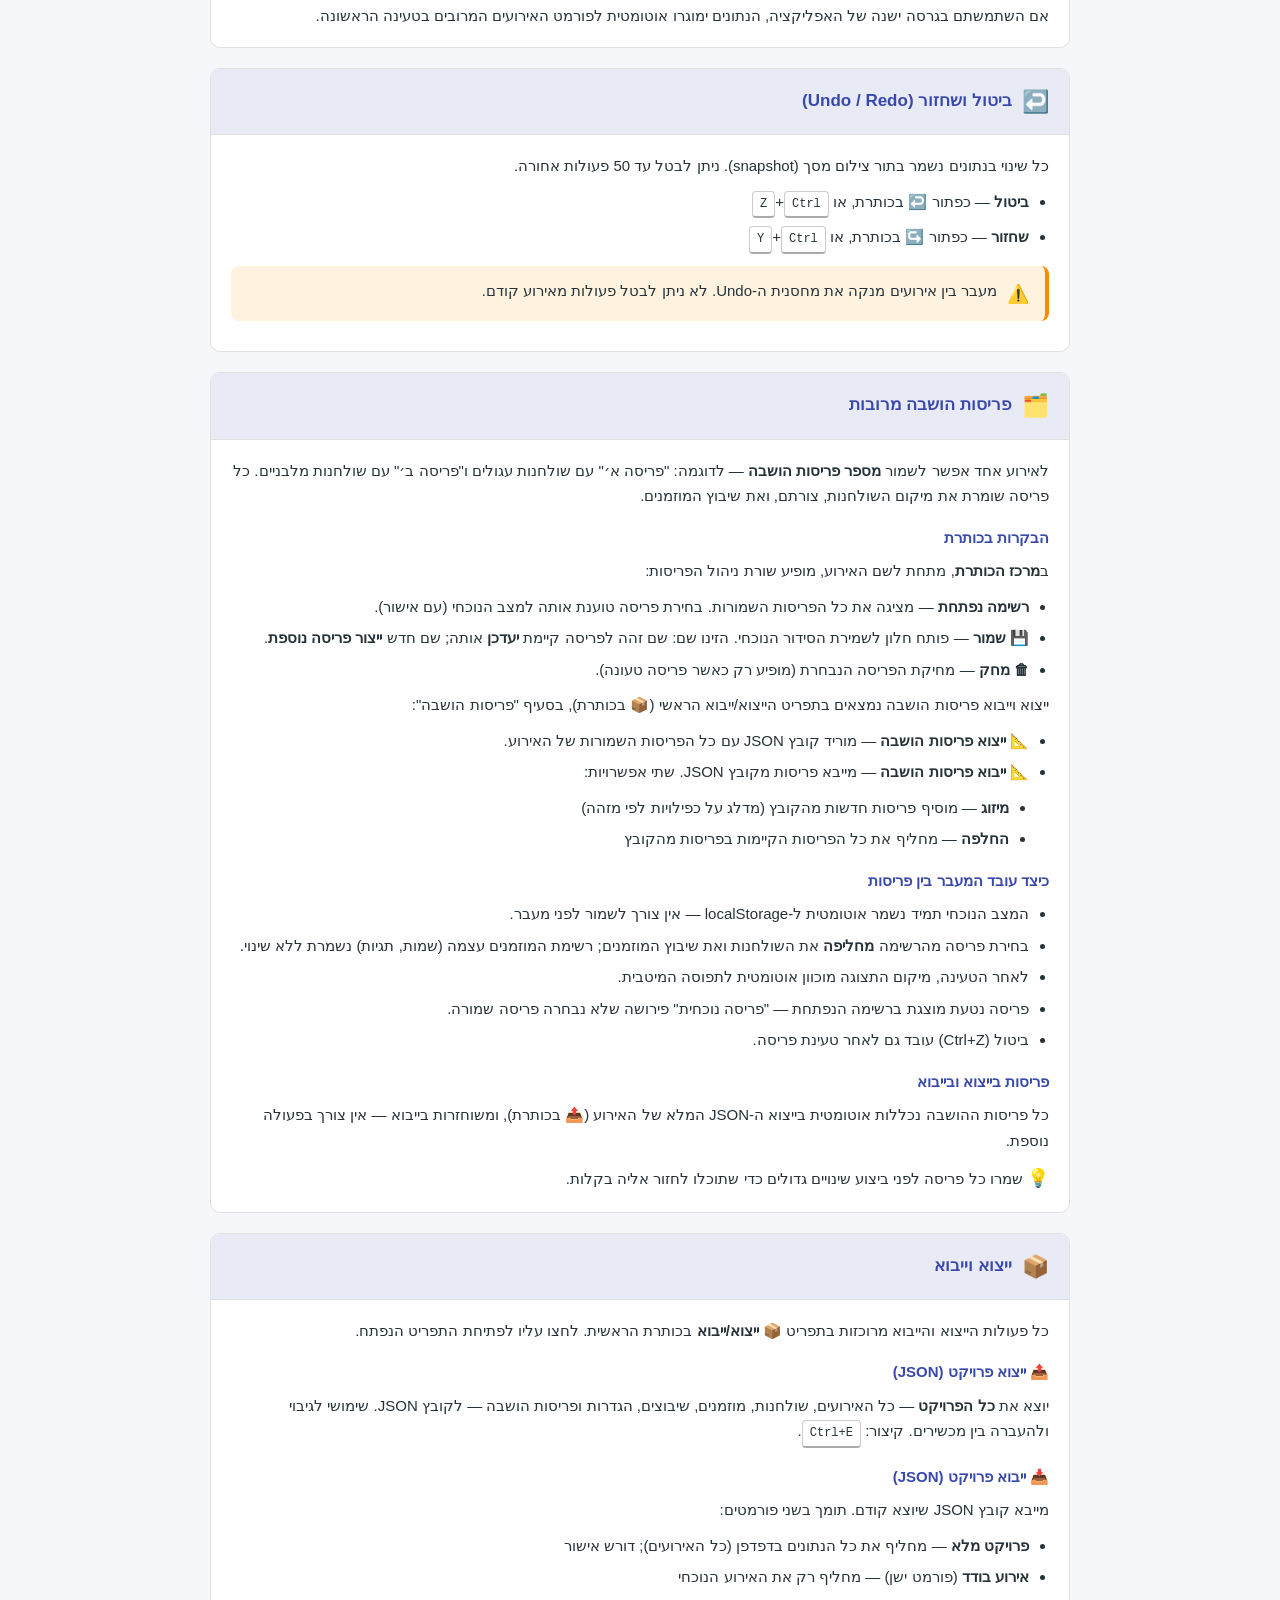
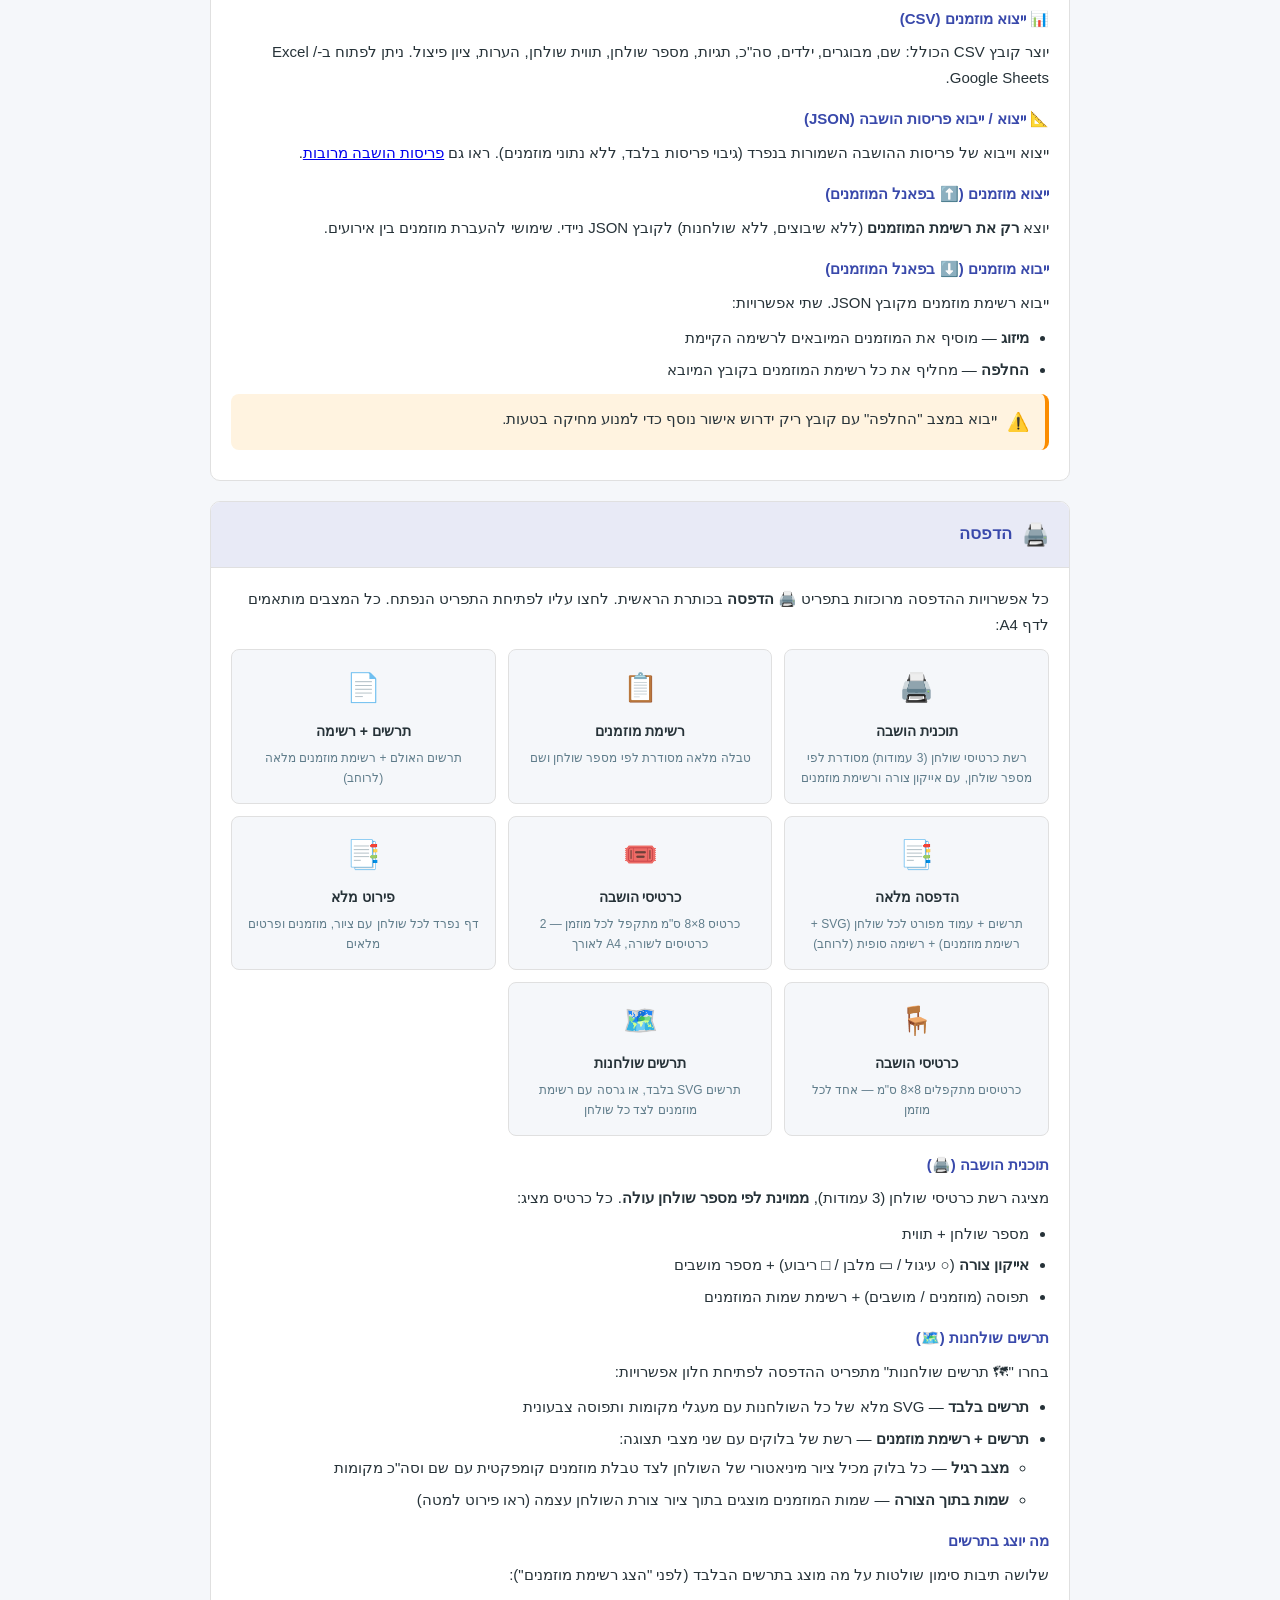
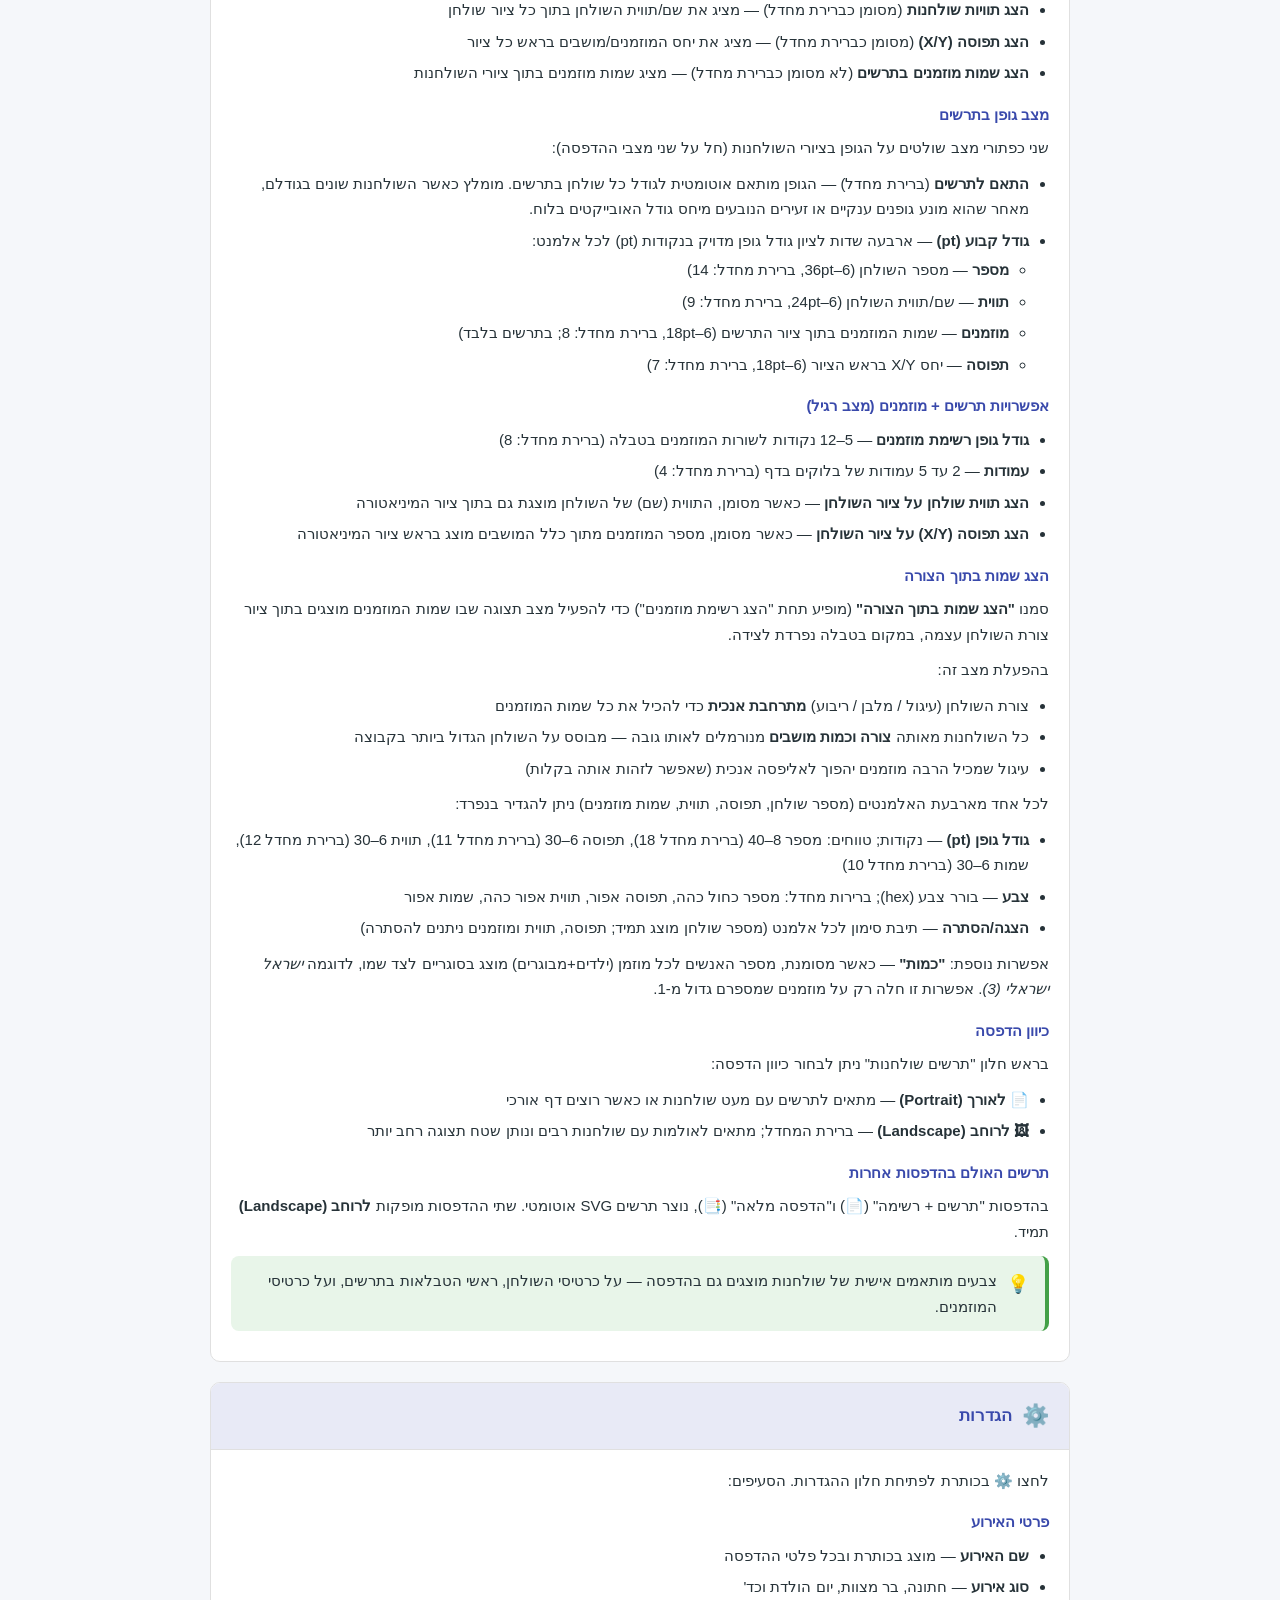
==== commit 6f81c526: "Fix printPlan sort and shape icon; add diagram print orientation toggle - Sort seating plan (printPl" ====
--- a/help.html
+++ b/help.html
@@ -1007,7 +1007,7 @@
       <div class="feature-card">
         <span class="fc-icon">🖨️</span>
         <div class="fc-name">תוכנית הושבה</div>
-        <div class="fc-desc">רשת כרטיסי שולחן (3 עמודות) עם רשימת מוזמנים ותפוסה</div>
+        <div class="fc-desc">רשת כרטיסי שולחן (3 עמודות) מסודרת לפי מספר שולחן, עם אייקון צורה ורשימת מוזמנים</div>
       </div>
       <div class="feature-card">
         <span class="fc-icon">📋</span>
@@ -1045,6 +1045,14 @@
         <div class="fc-desc">תרשים SVG בלבד, או גרסה עם רשימת מוזמנים לצד כל שולחן</div>
       </div>
     </div>
+
+    <h3>תוכנית הושבה (🖨️)</h3>
+    <p>מציגה רשת כרטיסי שולחן (3 עמודות), <strong>ממוינת לפי מספר שולחן עולה</strong>. כל כרטיס מציג:</p>
+    <ul class="bullets">
+      <li>מספר שולחן + תווית</li>
+      <li><strong>אייקון צורה</strong> (○ עיגול / ▭ מלבן / □ ריבוע) + מספר מושבים</li>
+      <li>תפוסה (מוזמנים / מושבים) + רשימת שמות המוזמנים</li>
+    </ul>
 
     <h3>תרשים שולחנות (🗺️)</h3>
     <p>בחרו "🗺 תרשים שולחנות" מתפריט ההדפסה לפתיחת חלון אפשרויות:</p>
@@ -1107,6 +1115,13 @@
       <li><strong>הצגה/הסתרה</strong> — תיבת סימון לכל אלמנט (מספר שולחן מוצג תמיד; תפוסה, תווית ומוזמנים ניתנים להסתרה)</li>
     </ul>
     <p>אפשרות נוספת: <strong>"כמות"</strong> — כאשר מסומנת, מספר האנשים לכל מוזמן (ילדים+מבוגרים) מוצג בסוגריים לצד שמו, לדוגמה <em>ישראל ישראלי (3)</em>. אפשרות זו חלה רק על מוזמנים שמספרם גדול מ-1.</p>
+
+    <h3>כיוון הדפסה</h3>
+    <p>בראש חלון "תרשים שולחנות" ניתן לבחור כיוון הדפסה:</p>
+    <ul class="bullets">
+      <li><strong>📄 לאורך (Portrait)</strong> — מתאים לתרשים עם מעט שולחנות או כאשר רוצים דף אורכי</li>
+      <li><strong>🖼 לרוחב (Landscape)</strong> — ברירת המחדל; מתאים לאולמות עם שולחנות רבים ונותן שטח תצוגה רחב יותר</li>
+    </ul>
 
     <h3>תרשים האולם בהדפסות אחרות</h3>
     <p>בהדפסות "תרשים + רשימה" (📄) ו"הדפסה מלאה" (📑), נוצר תרשים SVG אוטומטי. שתי ההדפסות מופקות <strong>לרוחב (Landscape)</strong> תמיד.</p>
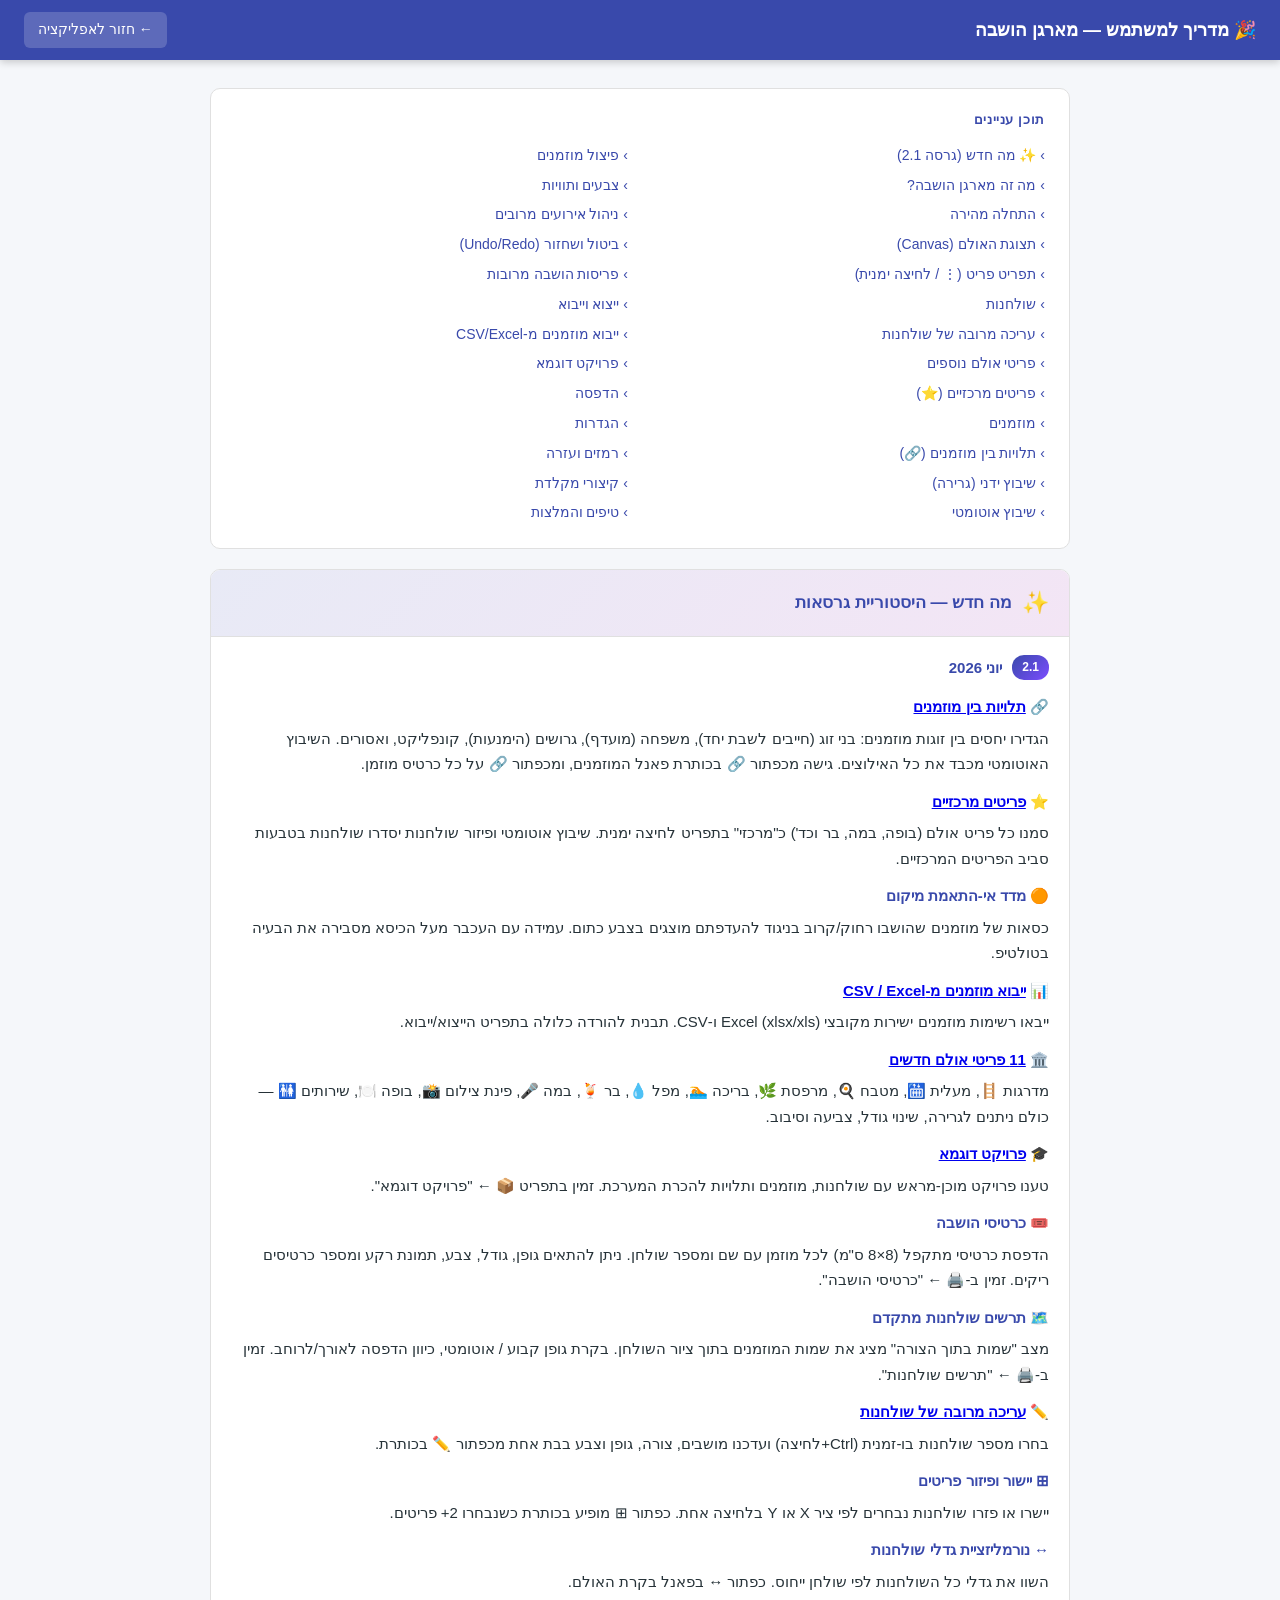
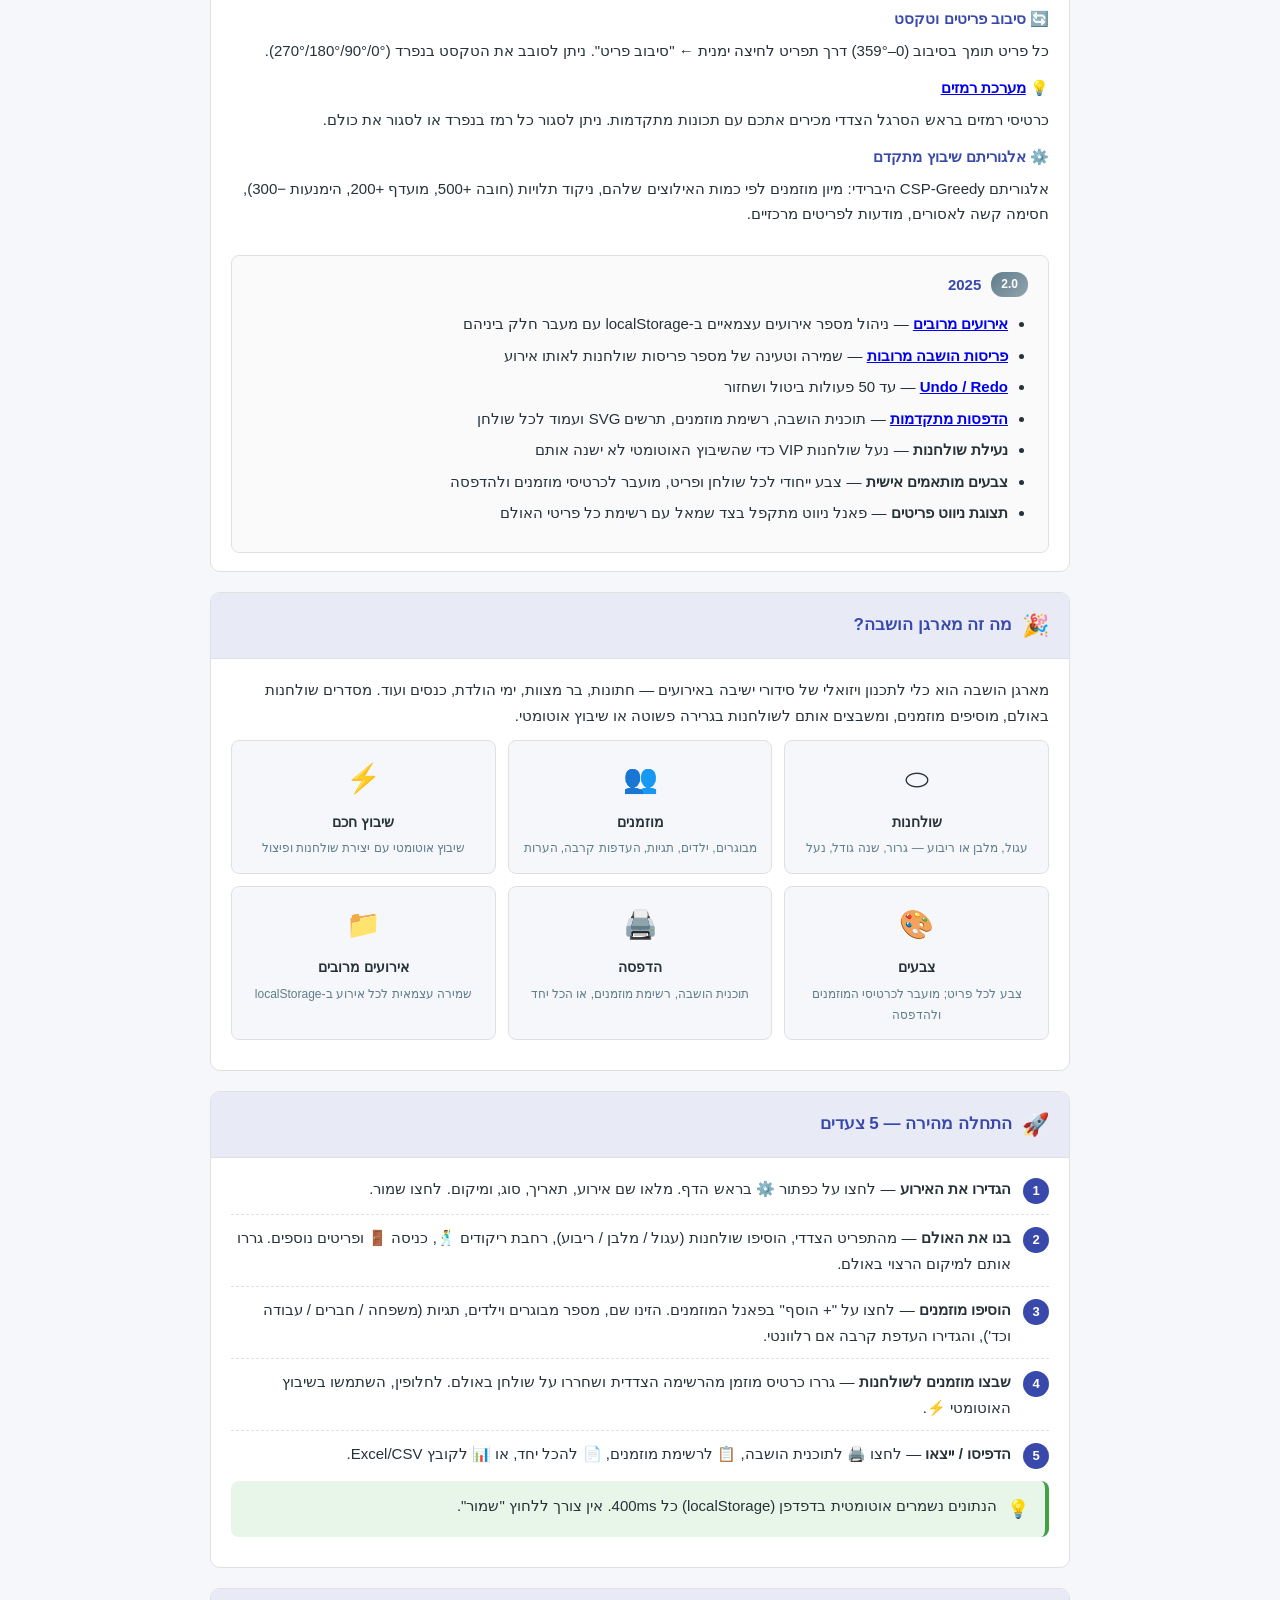
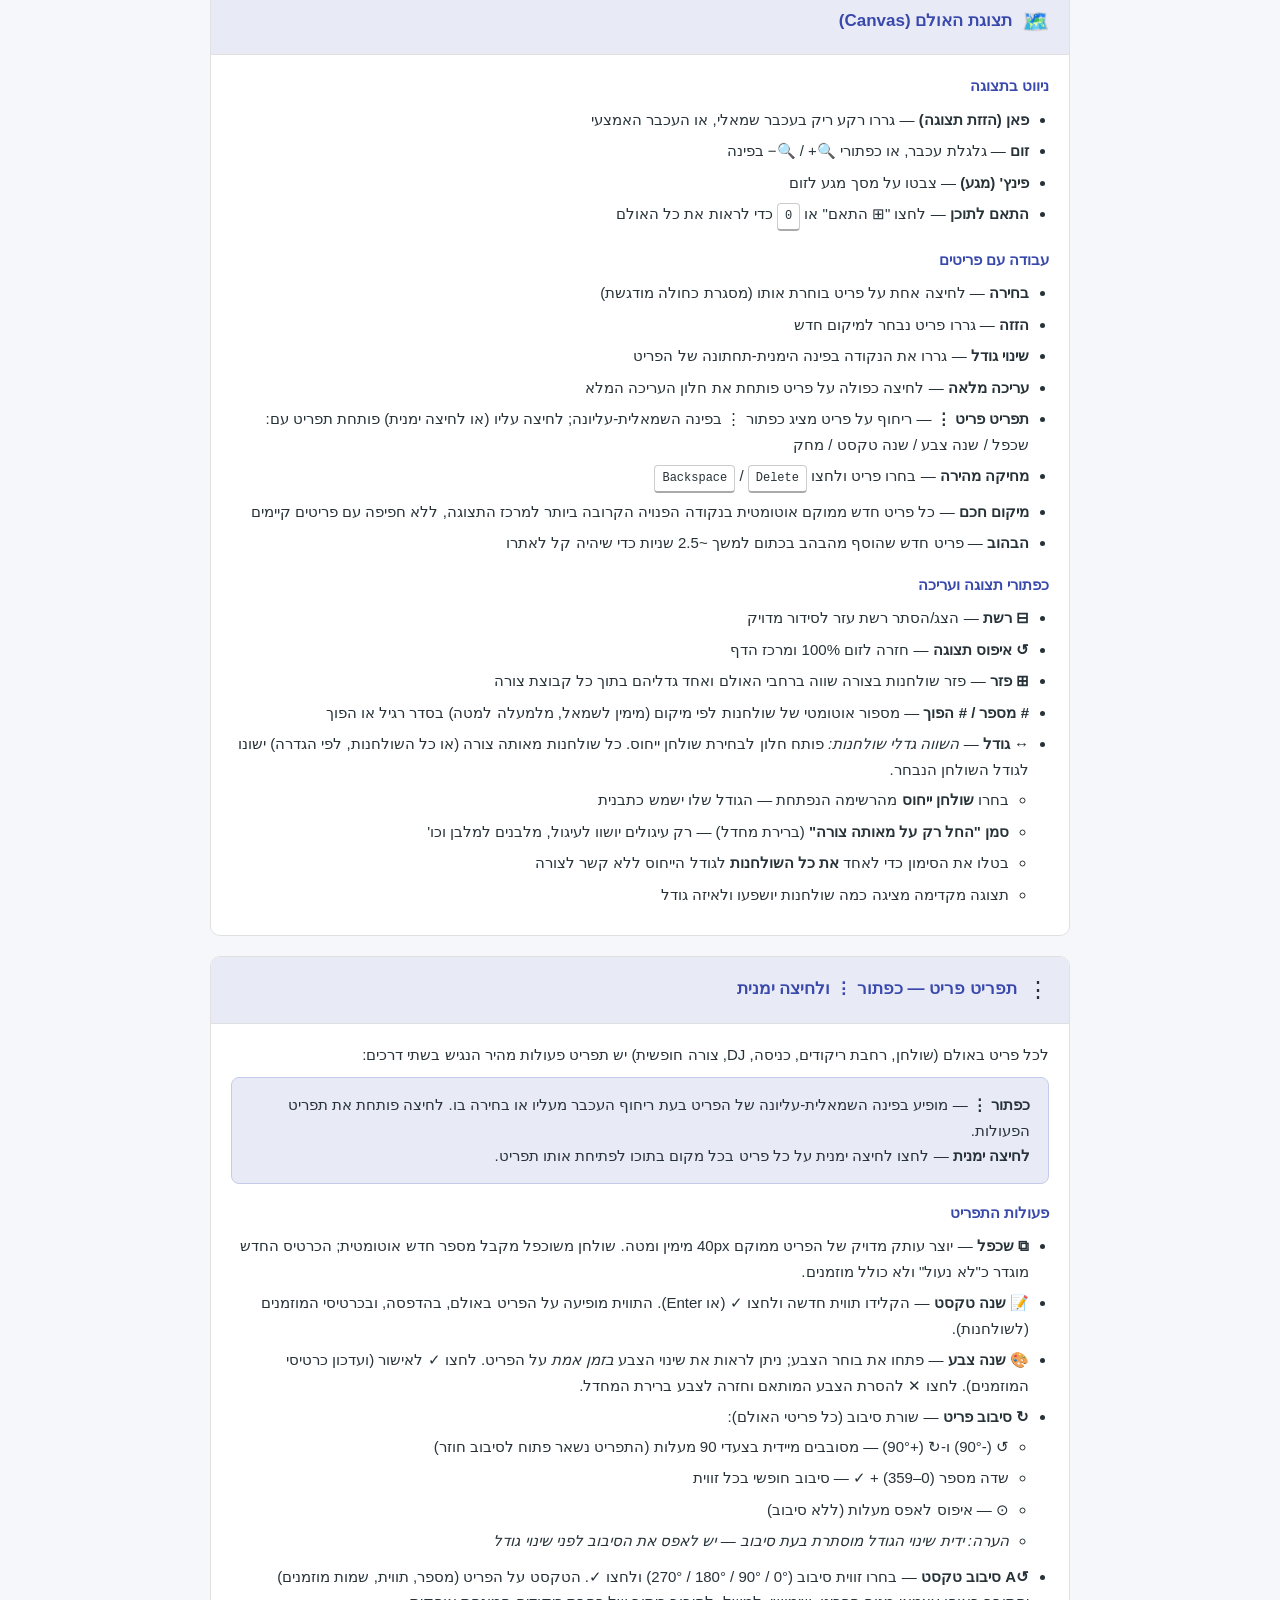
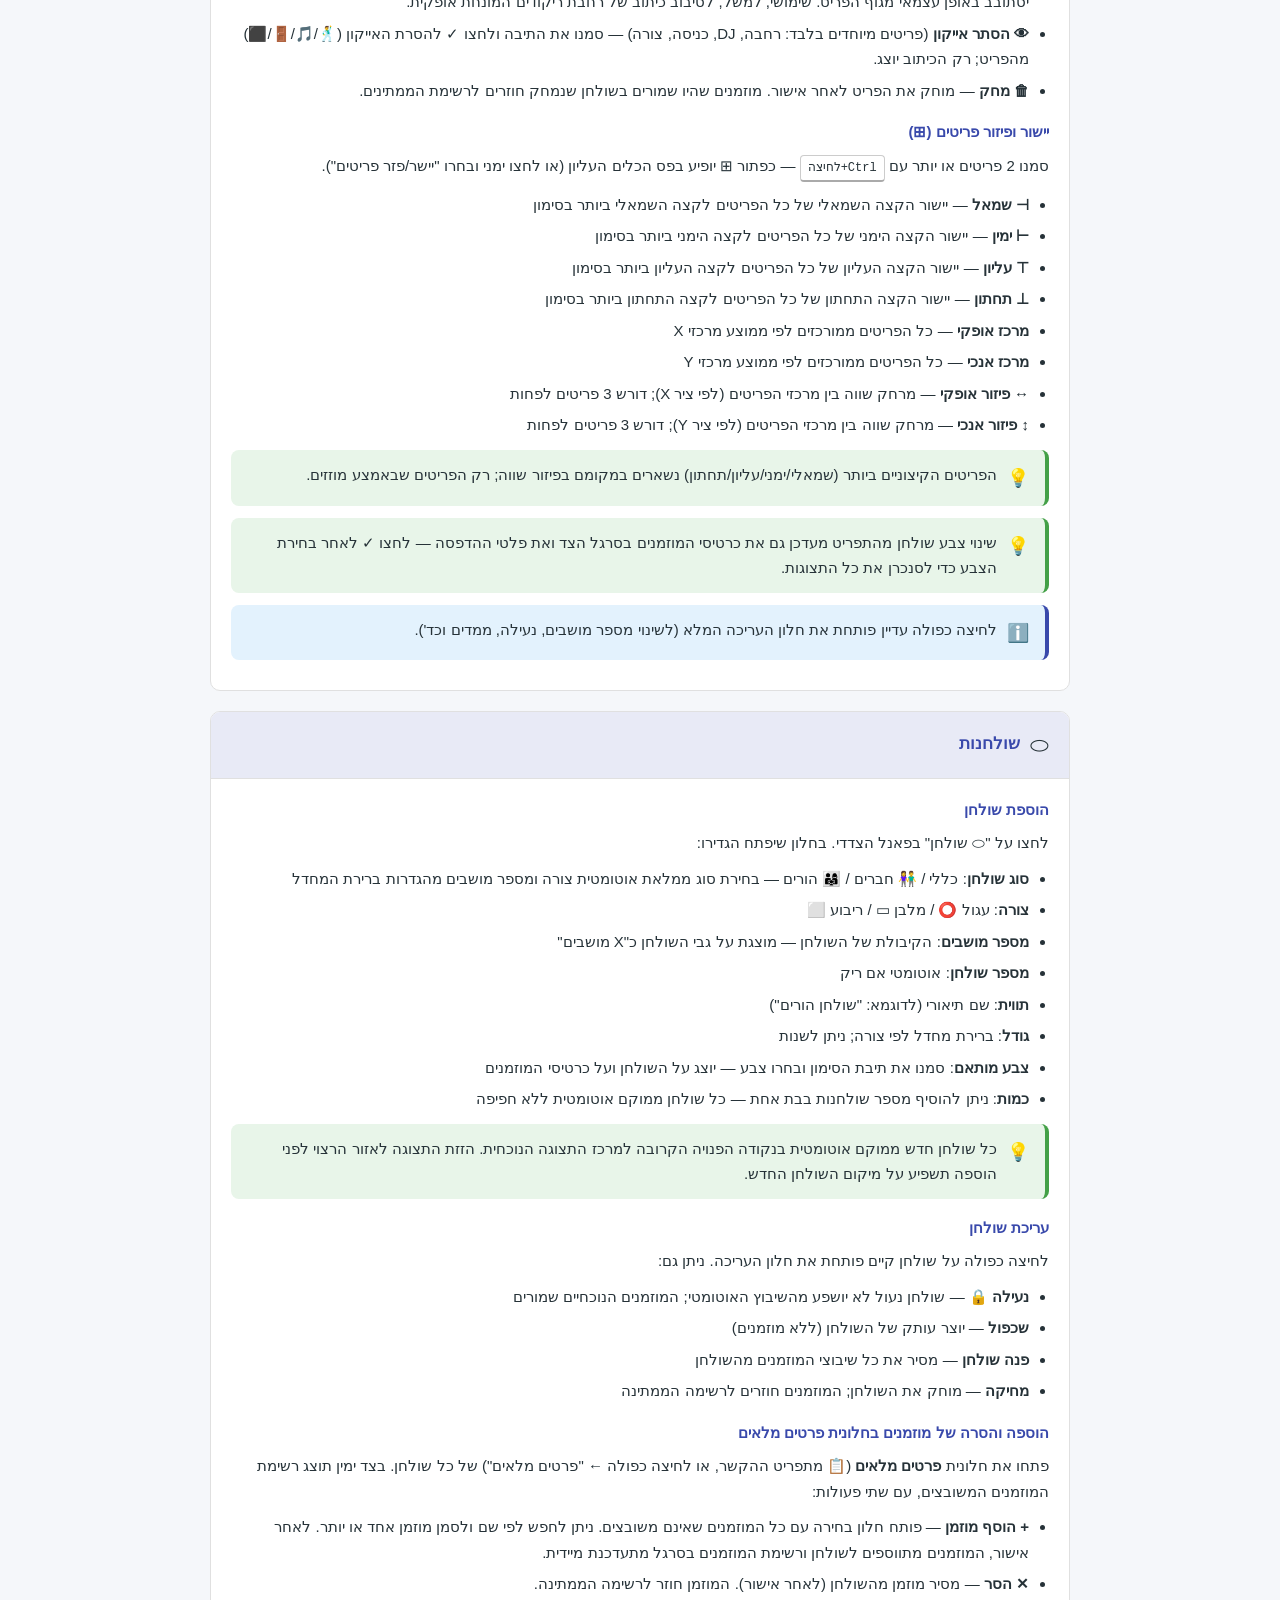
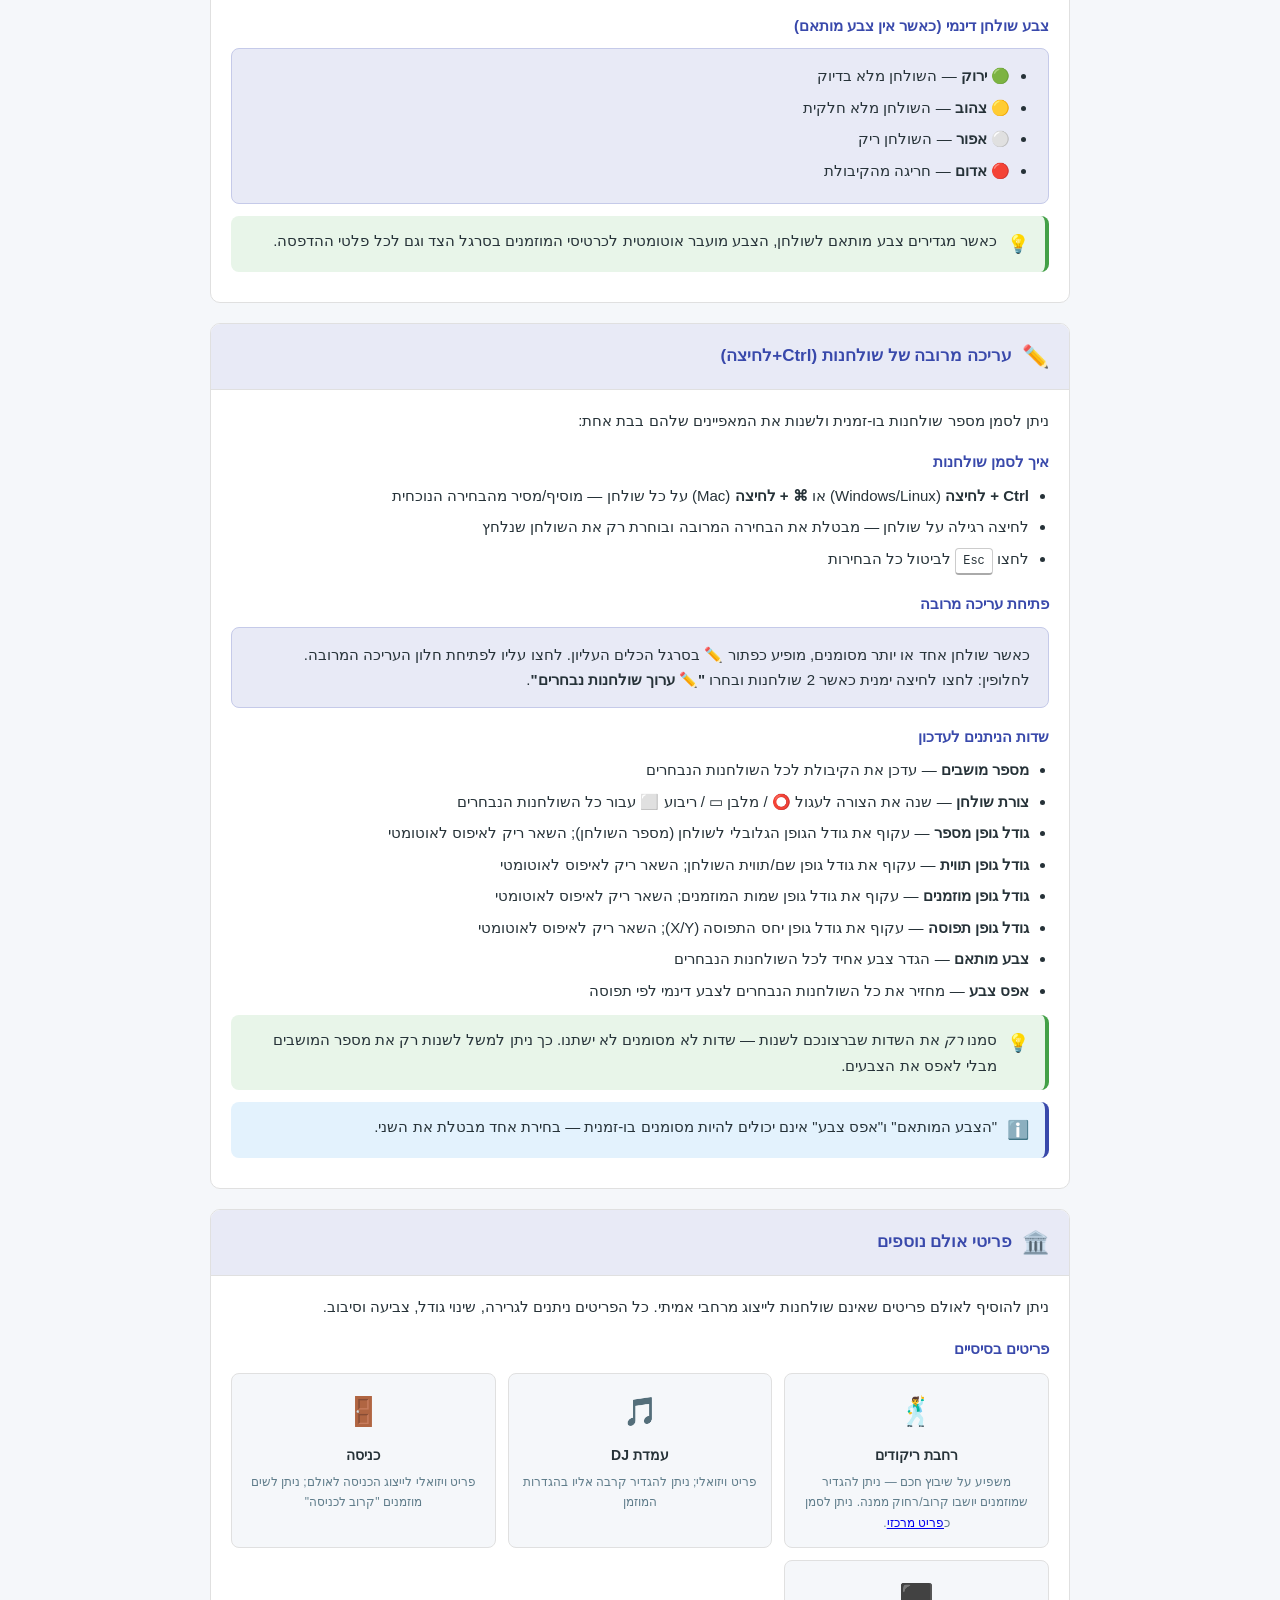
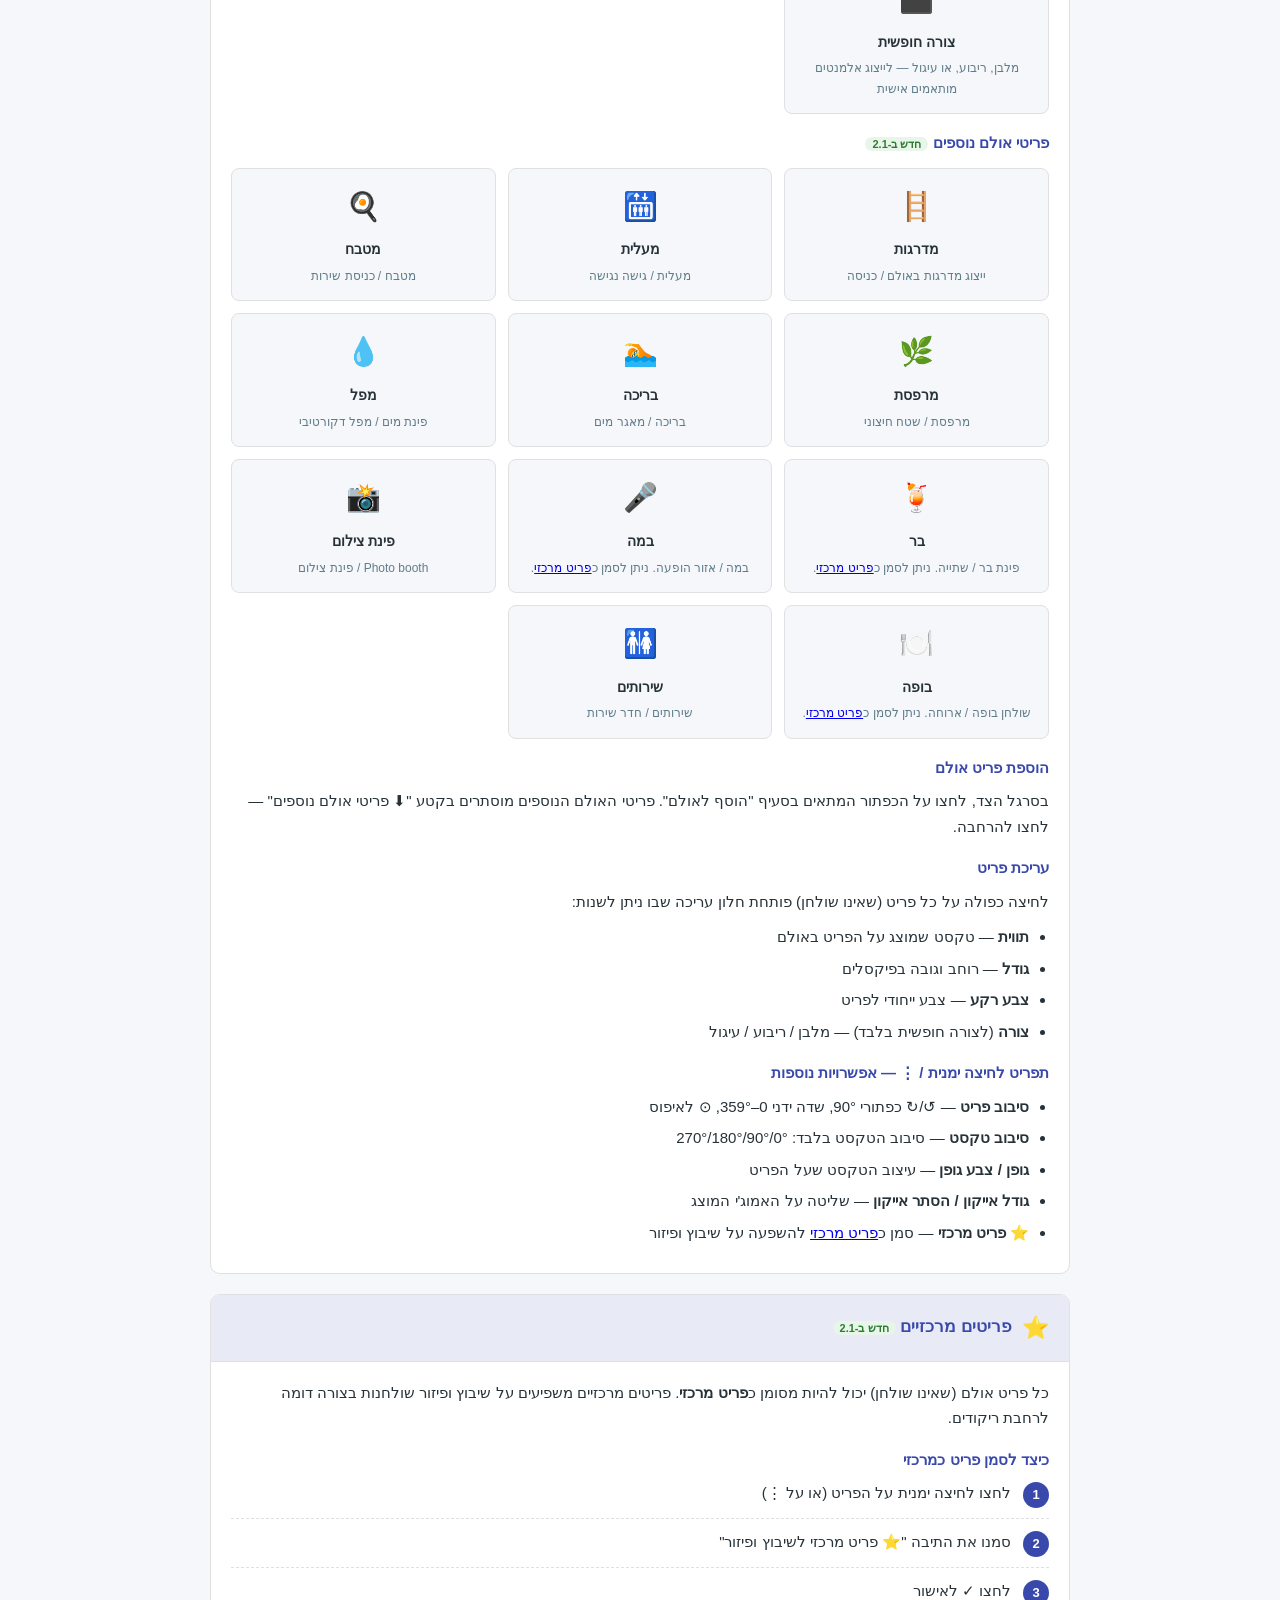
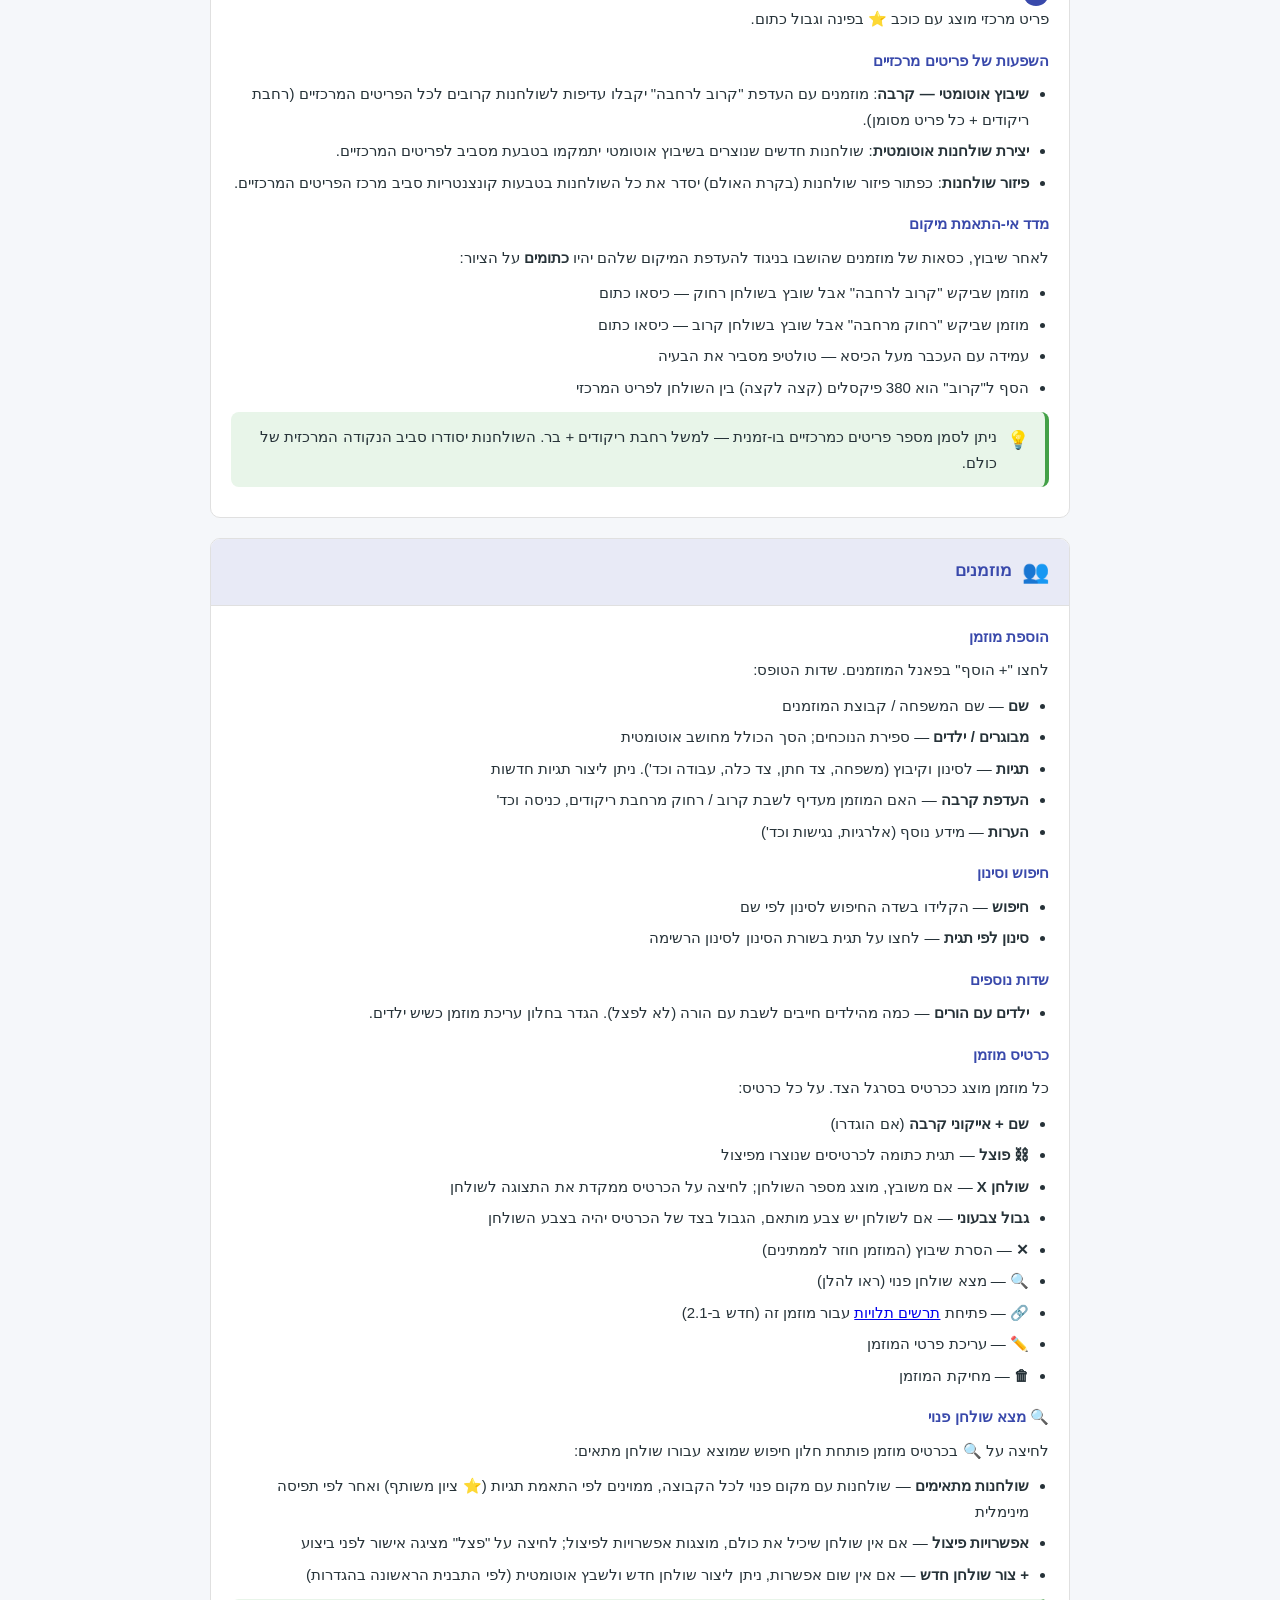
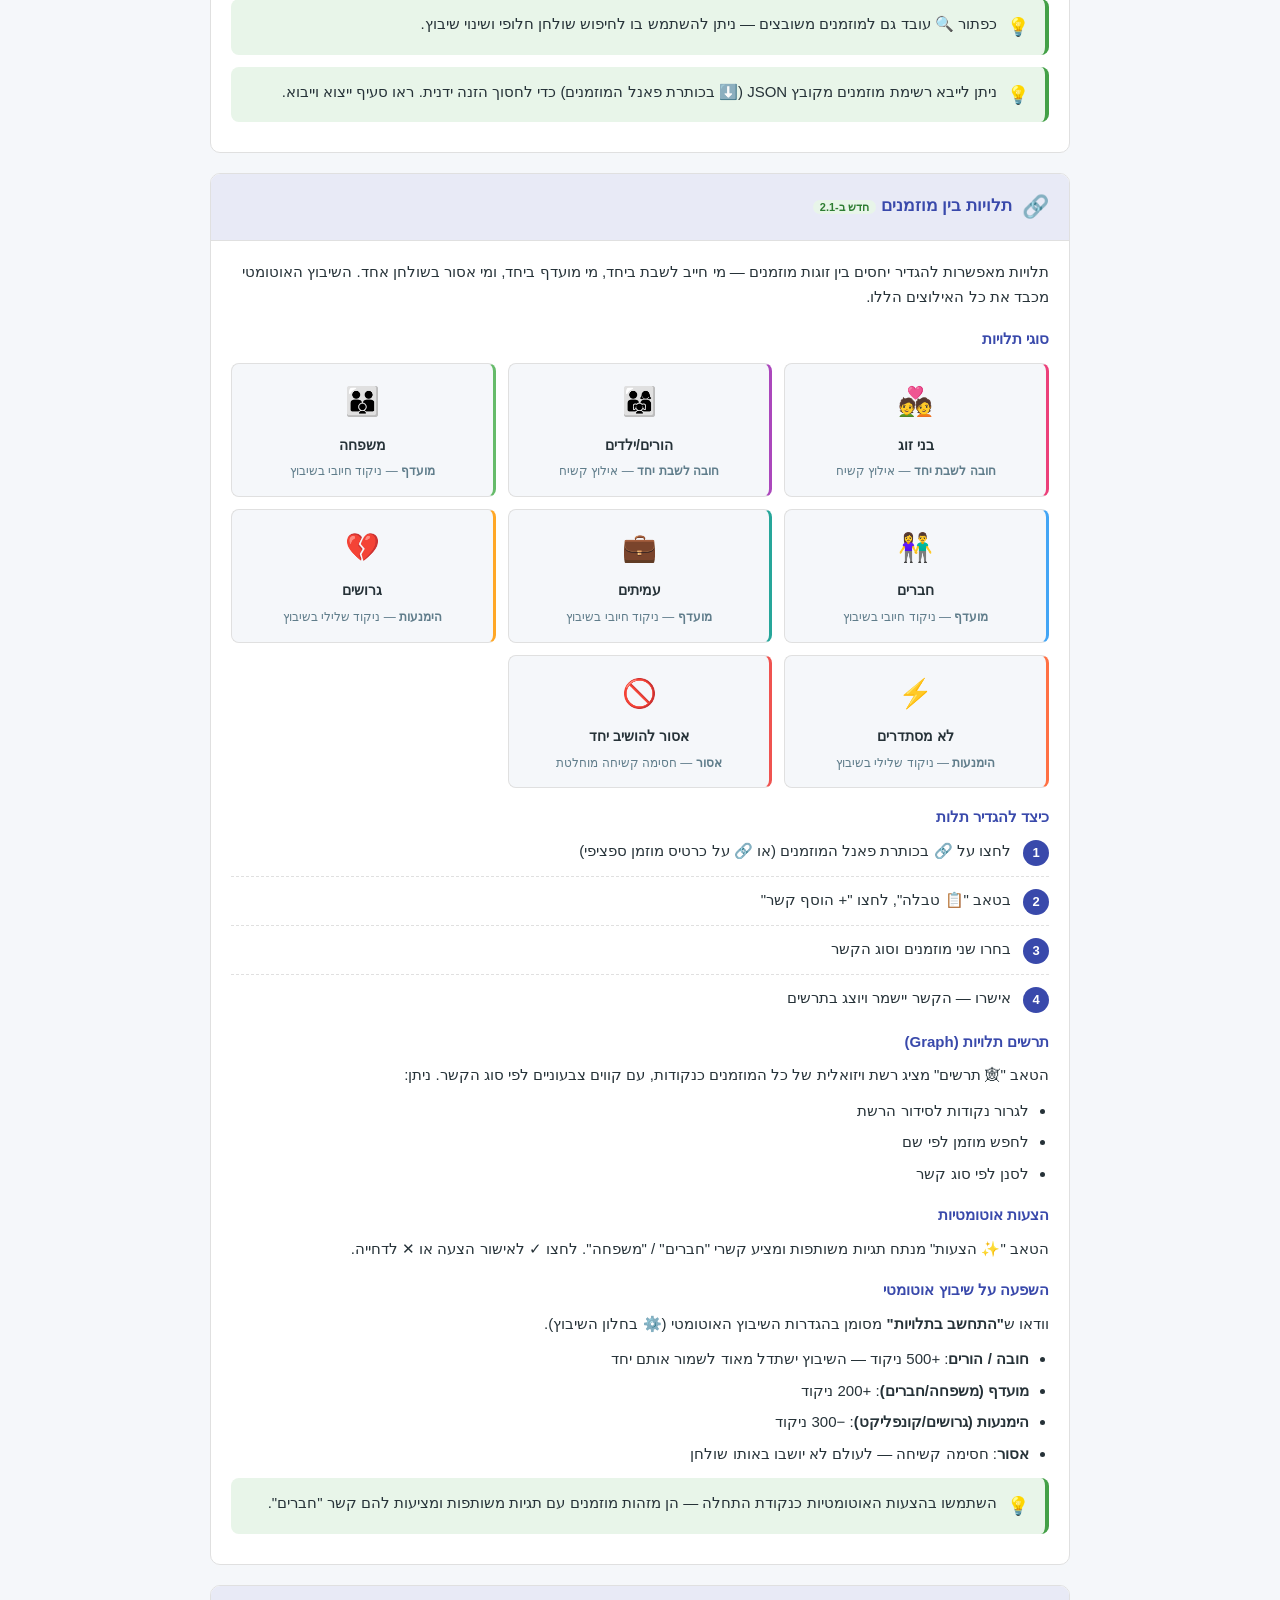
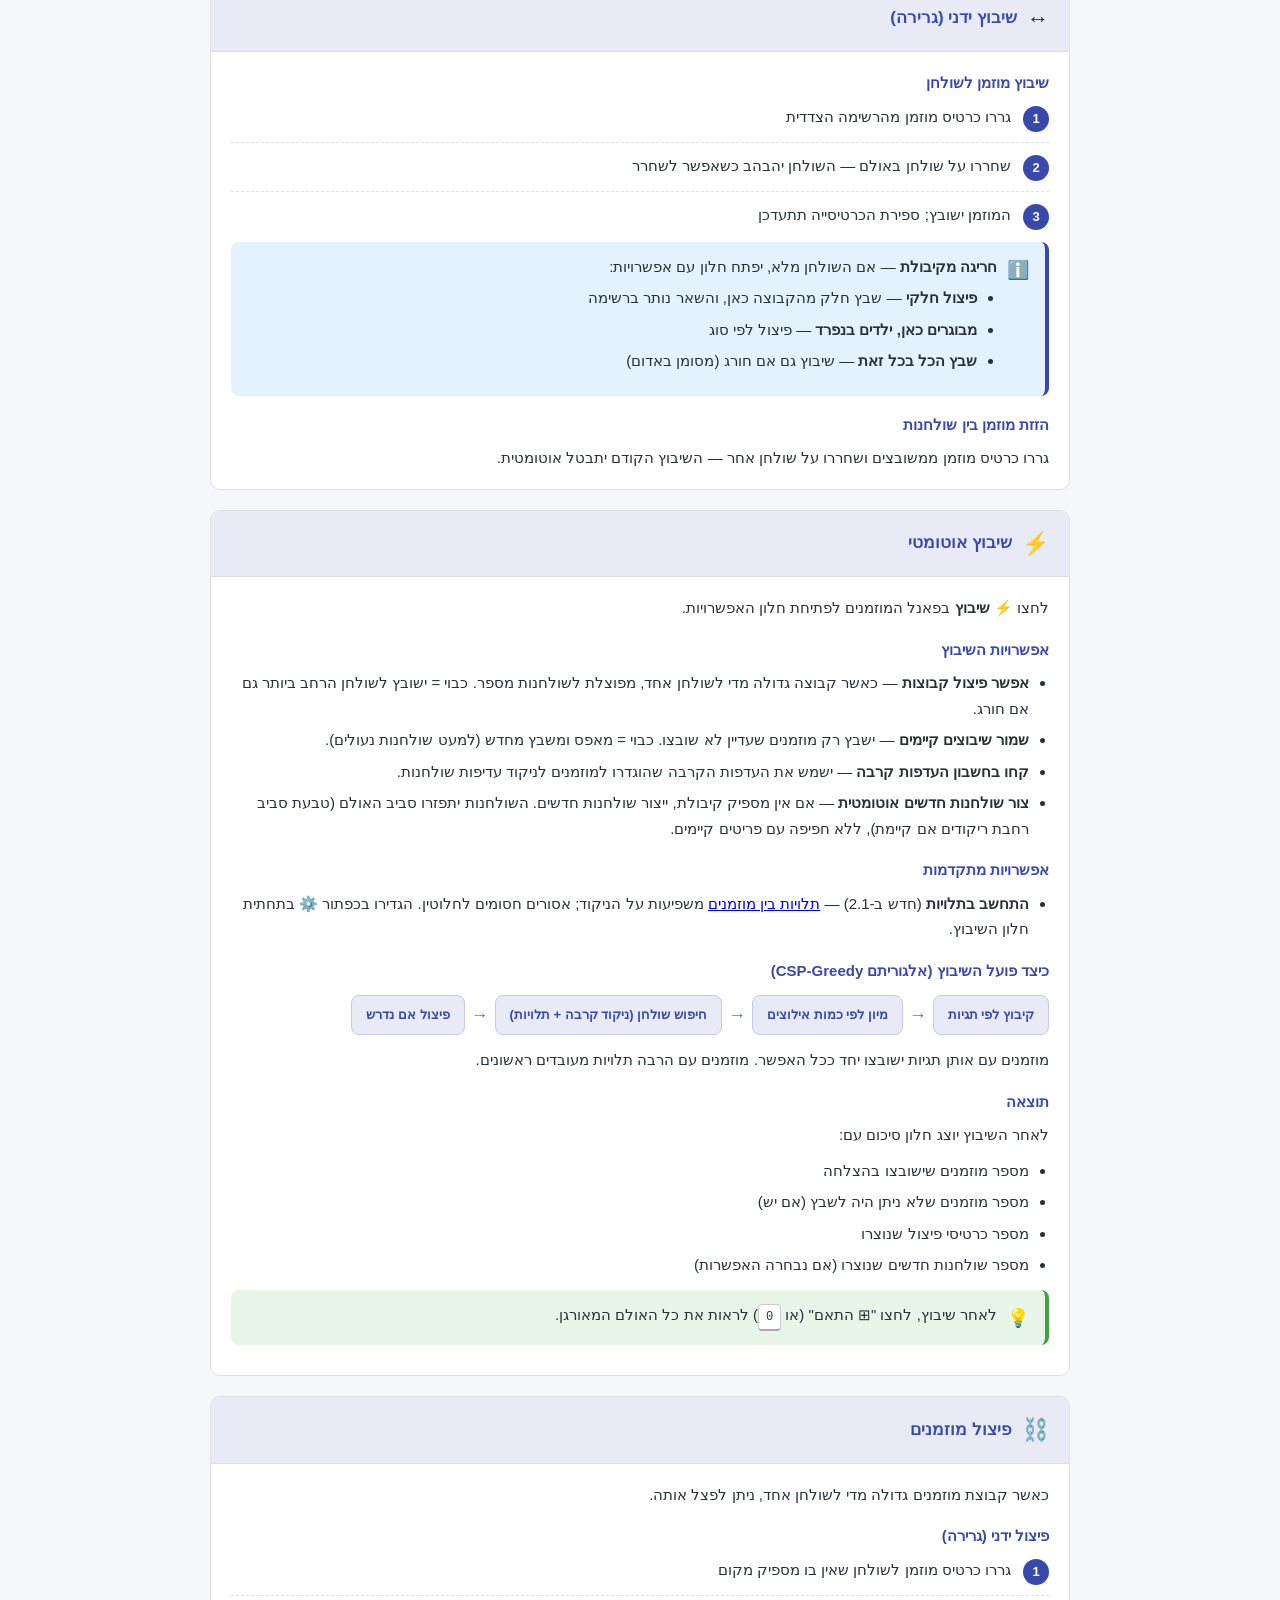
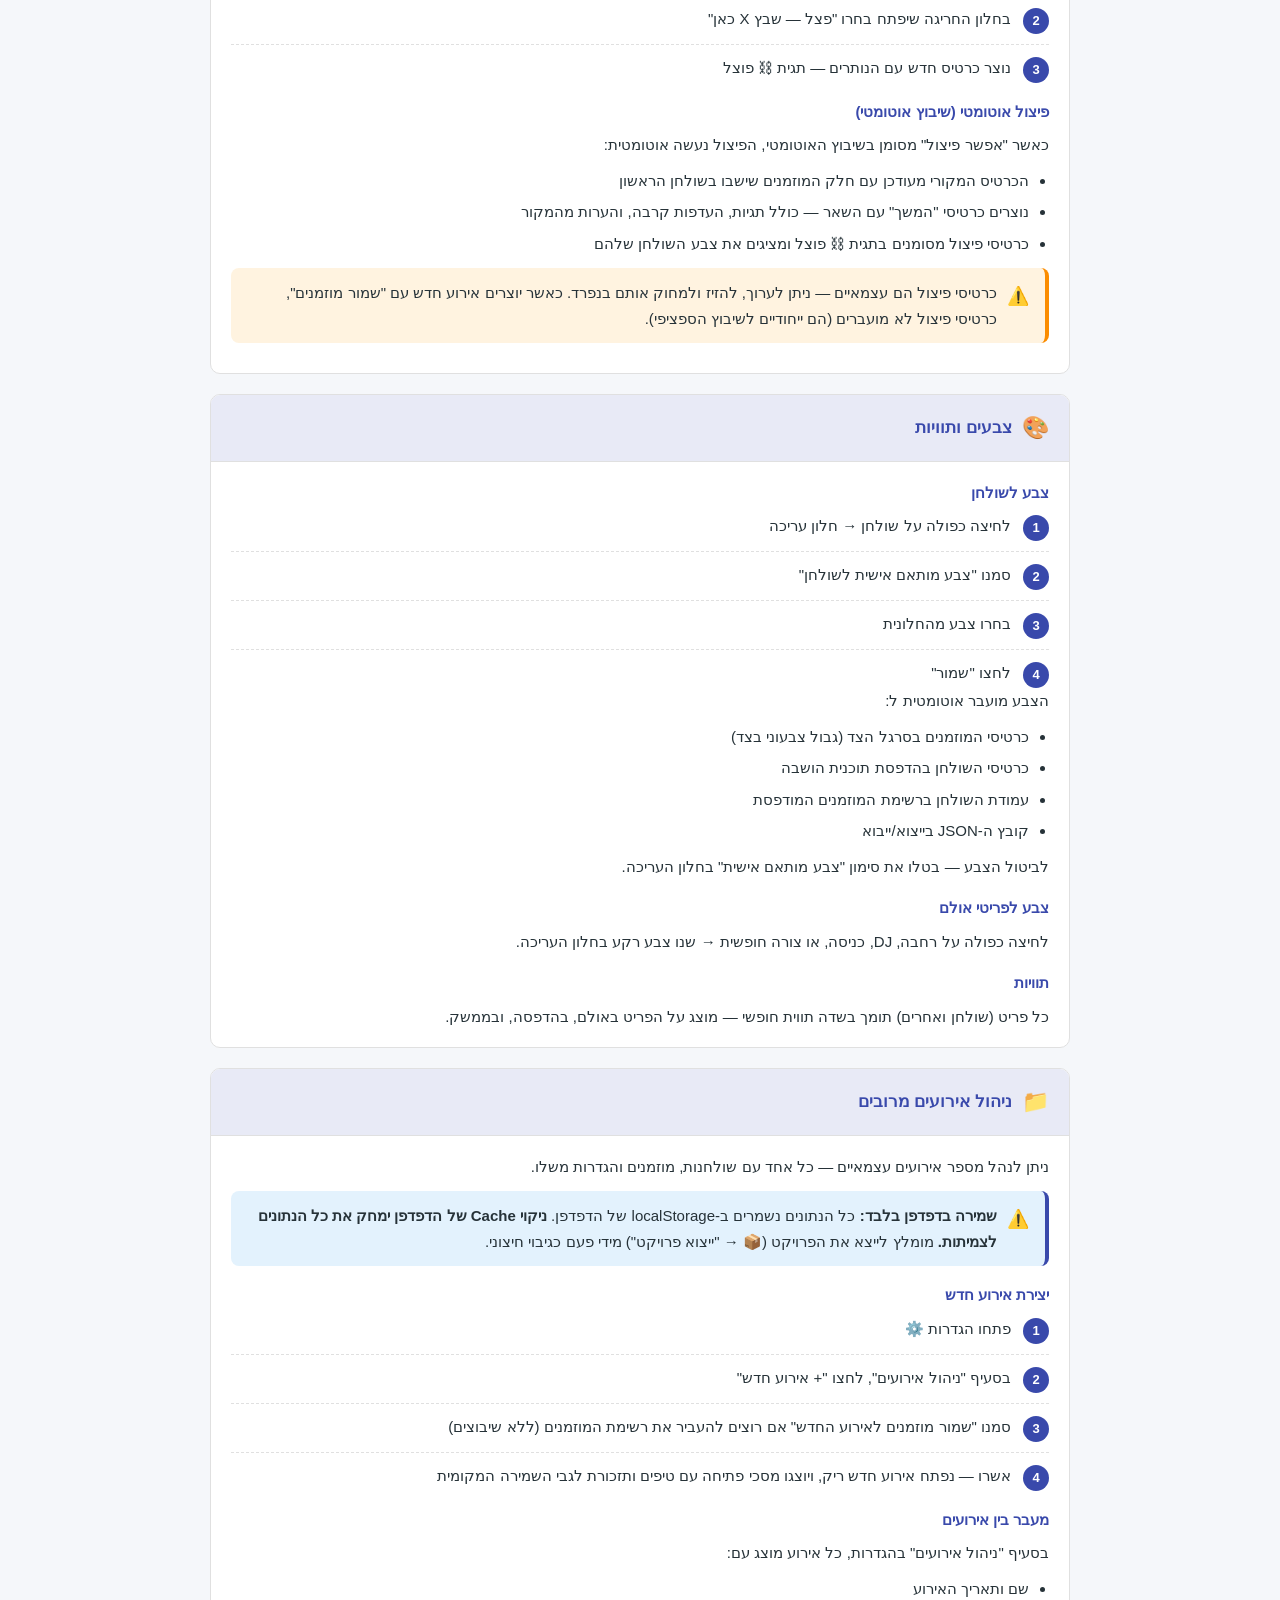
==== commit 72cf6a33: "Add What's New modal, help.html update, and APP_VERSION 2.1 - Add APP_VERSION '2.1' constant to conf" ====
--- a/help.html
+++ b/help.html
@@ -270,6 +270,7 @@
 <div class="toc-wrap">
   <div class="toc">
     <h3>תוכן עניינים</h3>
+    <a href="#whats-new">✨ מה חדש (גרסה 2.1)</a>
     <a href="#intro">מה זה מארגן הושבה?</a>
     <a href="#quickstart">התחלה מהירה</a>
     <a href="#canvas">תצוגת האולם (Canvas)</a>
@@ -277,7 +278,9 @@
     <a href="#tables">שולחנות</a>
     <a href="#bulk-edit">עריכה מרובה של שולחנות</a>
     <a href="#special">פריטי אולם נוספים</a>
+    <a href="#central-items">פריטים מרכזיים (⭐)</a>
     <a href="#guests">מוזמנים</a>
+    <a href="#dependencies">תלויות בין מוזמנים (🔗)</a>
     <a href="#assign">שיבוץ ידני (גרירה)</a>
     <a href="#autoassign">שיבוץ אוטומטי</a>
     <a href="#split">פיצול מוזמנים</a>
@@ -286,14 +289,95 @@
     <a href="#history">ביטול ושחזור (Undo/Redo)</a>
     <a href="#layouts">פריסות הושבה מרובות</a>
     <a href="#export">ייצוא וייבוא</a>
+    <a href="#csv-import">ייבוא מוזמנים מ-CSV/Excel</a>
+    <a href="#demo-project">פרויקט דוגמא</a>
     <a href="#print">הדפסה</a>
     <a href="#settings">הגדרות</a>
+    <a href="#hints">רמזים ועזרה</a>
     <a href="#shortcuts">קיצורי מקלדת</a>
     <a href="#tips">טיפים והמלצות</a>
   </div>
 </div>
 
 <div class="content">
+
+<!-- ═══════════════ WHAT'S NEW ═══════════════ -->
+<section class="section" id="whats-new">
+  <div class="section-header" style="background:linear-gradient(135deg,#e8eaf6,#f3e5f5)">
+    <span class="section-icon">✨</span>
+    <span class="section-title">מה חדש — היסטוריית גרסאות</span>
+  </div>
+  <div class="section-body">
+
+    <!-- v2.1 -->
+    <div style="margin-bottom:28px">
+      <h3 style="display:flex;align-items:center;gap:10px;margin-bottom:14px">
+        <span style="background:linear-gradient(135deg,#3949ab,#7c4dff);color:#fff;font-size:12px;padding:2px 10px;border-radius:12px;font-weight:700">2.1</span>
+        יוני 2026
+      </h3>
+
+      <h4 style="color:#3949ab;margin:12px 0 6px">🔗 <a href="#dependencies">תלויות בין מוזמנים</a></h4>
+      <p>הגדירו יחסים בין זוגות מוזמנים: בני זוג (חייבים לשבת יחד), משפחה (מועדף), גרושים (הימנעות), קונפליקט, ואסורים. השיבוץ האוטומטי מכבד את כל האילוצים. גישה מכפתור 🔗 בכותרת פאנל המוזמנים, ומכפתור 🔗 על כל כרטיס מוזמן.</p>
+
+      <h4 style="color:#3949ab;margin:12px 0 6px">⭐ <a href="#central-items">פריטים מרכזיים</a></h4>
+      <p>סמנו כל פריט אולם (בופה, במה, בר וכד') כ"מרכזי" בתפריט לחיצה ימנית. שיבוץ אוטומטי ופיזור שולחנות יסדרו שולחנות בטבעות סביב הפריטים המרכזיים.</p>
+
+      <h4 style="color:#3949ab;margin:12px 0 6px">🟠 מדד אי-התאמת מיקום</h4>
+      <p>כסאות של מוזמנים שהושבו רחוק/קרוב בניגוד להעדפתם מוצגים בצבע כתום. עמידה עם העכבר מעל הכיסא מסבירה את הבעיה בטולטיפ.</p>
+
+      <h4 style="color:#3949ab;margin:12px 0 6px">📊 <a href="#csv-import">ייבוא מוזמנים מ-CSV / Excel</a></h4>
+      <p>ייבאו רשימות מוזמנים ישירות מקובצי Excel (xlsx/xls) ו-CSV. תבנית להורדה כלולה בתפריט הייצוא/ייבוא.</p>
+
+      <h4 style="color:#3949ab;margin:12px 0 6px">🏛️ <a href="#special">11 פריטי אולם חדשים</a></h4>
+      <p>מדרגות 🪜, מעלית 🛗, מטבח 🍳, מרפסת 🌿, בריכה 🏊, מפל 💧, בר 🍹, במה 🎤, פינת צילום 📸, בופה 🍽️, שירותים 🚻 — כולם ניתנים לגרירה, שינוי גודל, צביעה וסיבוב.</p>
+
+      <h4 style="color:#3949ab;margin:12px 0 6px">🎓 <a href="#demo-project">פרויקט דוגמא</a></h4>
+      <p>טענו פרויקט מוכן-מראש עם שולחנות, מוזמנים ותלויות להכרת המערכת. זמין בתפריט 📦 ← "פרויקט דוגמא".</p>
+
+      <h4 style="color:#3949ab;margin:12px 0 6px">🎟️ כרטיסי הושבה</h4>
+      <p>הדפסת כרטיסי מתקפל (8×8 ס"מ) לכל מוזמן עם שם ומספר שולחן. ניתן להתאים גופן, גודל, צבע, תמונת רקע ומספר כרטיסים ריקים. זמין ב-🖨️ ← "כרטיסי הושבה".</p>
+
+      <h4 style="color:#3949ab;margin:12px 0 6px">🗺️ תרשים שולחנות מתקדם</h4>
+      <p>מצב "שמות בתוך הצורה" מציג את שמות המוזמנים בתוך ציור השולחן. בקרת גופן קבוע / אוטומטי, כיוון הדפסה לאורך/לרוחב. זמין ב-🖨️ ← "תרשים שולחנות".</p>
+
+      <h4 style="color:#3949ab;margin:12px 0 6px">✏️ <a href="#bulk-edit">עריכה מרובה של שולחנות</a></h4>
+      <p>בחרו מספר שולחנות בו-זמנית (Ctrl+לחיצה) ועדכנו מושבים, צורה, גופן וצבע בבת אחת מכפתור ✏️ בכותרת.</p>
+
+      <h4 style="color:#3949ab;margin:12px 0 6px">⊞ יישור ופיזור פריטים</h4>
+      <p>יישרו או פזרו שולחנות נבחרים לפי ציר X או Y בלחיצה אחת. כפתור ⊞ מופיע בכותרת כשנבחרו 2+ פריטים.</p>
+
+      <h4 style="color:#3949ab;margin:12px 0 6px">↔️ נורמליזציית גדלי שולחנות</h4>
+      <p>השוו את גדלי כל השולחנות לפי שולחן ייחוס. כפתור ↔ בפאנל בקרת האולם.</p>
+
+      <h4 style="color:#3949ab;margin:12px 0 6px">🔄 סיבוב פריטים וטקסט</h4>
+      <p>כל פריט תומך בסיבוב (0–359°) דרך תפריט לחיצה ימנית ← "סיבוב פריט". ניתן לסובב את הטקסט בנפרד (0°/90°/180°/270°).</p>
+
+      <h4 style="color:#3949ab;margin:12px 0 6px">💡 <a href="#hints">מערכת רמזים</a></h4>
+      <p>כרטיסי רמזים בראש הסרגל הצדדי מכירים אתכם עם תכונות מתקדמות. ניתן לסגור כל רמז בנפרד או לסגור את כולם.</p>
+
+      <h4 style="color:#3949ab;margin:12px 0 6px">⚙️ אלגוריתם שיבוץ מתקדם</h4>
+      <p>אלגוריתם CSP-Greedy היברידי: מיון מוזמנים לפי כמות האילוצים שלהם, ניקוד תלויות (חובה +500, מועדף +200, הימנעות −300), חסימה קשה לאסורים, מודעות לפריטים מרכזיים.</p>
+    </div>
+
+    <!-- v2.0 -->
+    <div style="background:#fafafa;padding:16px 20px;border-radius:8px;border:1px solid #e0e0e0">
+      <h3 style="display:flex;align-items:center;gap:10px;margin-bottom:14px">
+        <span style="background:linear-gradient(135deg,#607d8b,#90a4ae);color:#fff;font-size:12px;padding:2px 10px;border-radius:12px;font-weight:700">2.0</span>
+        2025
+      </h3>
+      <ul class="bullets">
+        <li><strong><a href="#events">אירועים מרובים</a></strong> — ניהול מספר אירועים עצמאיים ב-localStorage עם מעבר חלק ביניהם</li>
+        <li><strong><a href="#layouts">פריסות הושבה מרובות</a></strong> — שמירה וטעינה של מספר פריסות שולחנות לאותו אירוע</li>
+        <li><strong><a href="#history">Undo / Redo</a></strong> — עד 50 פעולות ביטול ושחזור</li>
+        <li><strong><a href="#print">הדפסות מתקדמות</a></strong> — תוכנית הושבה, רשימת מוזמנים, תרשים SVG ועמוד לכל שולחן</li>
+        <li><strong>נעילת שולחנות</strong> — נעל שולחנות VIP כדי שהשיבוץ האוטומטי לא ישנה אותם</li>
+        <li><strong>צבעים מותאמים אישית</strong> — צבע ייחודי לכל שולחן ופריט, מועבר לכרטיסי מוזמנים ולהדפסה</li>
+        <li><strong>תצוגת ניווט פריטים</strong> — פאנל ניווט מתקפל בצד שמאל עם רשימת כל פריטי האולם</li>
+      </ul>
+    </div>
+
+  </div>
+</section>
 
 <!-- ═══════════════ INTRO ═══════════════ -->
 <section class="section" id="intro">
@@ -611,13 +695,14 @@
     <span class="section-title">פריטי אולם נוספים</span>
   </div>
   <div class="section-body">
-    <p>ניתן להוסיף לאולם פריטים שאינם שולחנות לייצוג מרחבי אמיתי:</p>
-
+    <p>ניתן להוסיף לאולם פריטים שאינם שולחנות לייצוג מרחבי אמיתי. כל הפריטים ניתנים לגרירה, שינוי גודל, צביעה וסיבוב.</p>
+
+    <h3>פריטים בסיסיים</h3>
     <div class="feature-grid">
       <div class="feature-card">
         <span class="fc-icon">🕺</span>
         <div class="fc-name">רחבת ריקודים</div>
-        <div class="fc-desc">משפיע על שיבוץ חכם — ניתן להגדיר שמוזמנים יושבו קרוב/רחוק ממנה</div>
+        <div class="fc-desc">משפיע על שיבוץ חכם — ניתן להגדיר שמוזמנים יושבו קרוב/רחוק ממנה. ניתן לסמן כ<a href="#central-items">פריט מרכזי</a>.</div>
       </div>
       <div class="feature-card">
         <span class="fc-icon">🎵</span>
@@ -627,14 +712,76 @@
       <div class="feature-card">
         <span class="fc-icon">🚪</span>
         <div class="fc-name">כניסה</div>
-        <div class="fc-desc">פריט ויזואלי לייצוג הכניסה לאולם</div>
+        <div class="fc-desc">פריט ויזואלי לייצוג הכניסה לאולם; ניתן לשים מוזמנים "קרוב לכניסה"</div>
       </div>
       <div class="feature-card">
         <span class="fc-icon">⬛</span>
         <div class="fc-name">צורה חופשית</div>
-        <div class="fc-desc">מלבן, ריבוע, או עיגול — לייצוג במה, בר, וכד'</div>
-      </div>
-    </div>
+        <div class="fc-desc">מלבן, ריבוע, או עיגול — לייצוג אלמנטים מותאמים אישית</div>
+      </div>
+    </div>
+
+    <h3>פריטי אולם נוספים <span style="background:#e8f5e9;color:#2e7d32;font-size:11px;padding:1px 7px;border-radius:10px;font-weight:600;vertical-align:middle">חדש ב-2.1</span></h3>
+    <div class="feature-grid">
+      <div class="feature-card">
+        <span class="fc-icon">🪜</span>
+        <div class="fc-name">מדרגות</div>
+        <div class="fc-desc">ייצוג מדרגות באולם / כניסה</div>
+      </div>
+      <div class="feature-card">
+        <span class="fc-icon">🛗</span>
+        <div class="fc-name">מעלית</div>
+        <div class="fc-desc">מעלית / גישה נגישה</div>
+      </div>
+      <div class="feature-card">
+        <span class="fc-icon">🍳</span>
+        <div class="fc-name">מטבח</div>
+        <div class="fc-desc">מטבח / כניסת שירות</div>
+      </div>
+      <div class="feature-card">
+        <span class="fc-icon">🌿</span>
+        <div class="fc-name">מרפסת</div>
+        <div class="fc-desc">מרפסת / שטח חיצוני</div>
+      </div>
+      <div class="feature-card">
+        <span class="fc-icon">🏊</span>
+        <div class="fc-name">בריכה</div>
+        <div class="fc-desc">בריכה / מאגר מים</div>
+      </div>
+      <div class="feature-card">
+        <span class="fc-icon">💧</span>
+        <div class="fc-name">מפל</div>
+        <div class="fc-desc">פינת מים / מפל דקורטיבי</div>
+      </div>
+      <div class="feature-card">
+        <span class="fc-icon">🍹</span>
+        <div class="fc-name">בר</div>
+        <div class="fc-desc">פינת בר / שתייה. ניתן לסמן כ<a href="#central-items">פריט מרכזי</a>.</div>
+      </div>
+      <div class="feature-card">
+        <span class="fc-icon">🎤</span>
+        <div class="fc-name">במה</div>
+        <div class="fc-desc">במה / אזור הופעה. ניתן לסמן כ<a href="#central-items">פריט מרכזי</a>.</div>
+      </div>
+      <div class="feature-card">
+        <span class="fc-icon">📸</span>
+        <div class="fc-name">פינת צילום</div>
+        <div class="fc-desc">Photo booth / פינת צילום</div>
+      </div>
+      <div class="feature-card">
+        <span class="fc-icon">🍽️</span>
+        <div class="fc-name">בופה</div>
+        <div class="fc-desc">שולחן בופה / ארוחה. ניתן לסמן כ<a href="#central-items">פריט מרכזי</a>.</div>
+      </div>
+      <div class="feature-card">
+        <span class="fc-icon">🚻</span>
+        <div class="fc-name">שירותים</div>
+        <div class="fc-desc">שירותים / חדר שירות</div>
+      </div>
+    </div>
+
+    <h3>הוספת פריט אולם</h3>
+    <p>בסרגל הצד, לחצו על הכפתור המתאים בסעיף "הוסף לאולם". פריטי האולם הנוספים מוסתרים בקטע "⬇ פריטי אולם נוספים" — לחצו להרחבה.</p>
 
     <h3>עריכת פריט</h3>
     <p>לחיצה כפולה על כל פריט (שאינו שולחן) פותחת חלון עריכה שבו ניתן לשנות:</p>
@@ -644,6 +791,55 @@
       <li><strong>צבע רקע</strong> — צבע ייחודי לפריט</li>
       <li><strong>צורה</strong> (לצורה חופשית בלבד) — מלבן / ריבוע / עיגול</li>
     </ul>
+
+    <h3>תפריט לחיצה ימנית / ⋮ — אפשרויות נוספות</h3>
+    <ul class="bullets">
+      <li><strong>סיבוב פריט</strong> — ↺/↻ כפתורי 90°, שדה ידני 0–359°, ⊙ לאיפוס</li>
+      <li><strong>סיבוב טקסט</strong> — סיבוב הטקסט בלבד: 0°/90°/180°/270°</li>
+      <li><strong>גופן / צבע גופן</strong> — עיצוב הטקסט שעל הפריט</li>
+      <li><strong>גודל אייקון / הסתר אייקון</strong> — שליטה על האמוג'י המוצג</li>
+      <li><strong>⭐ פריט מרכזי</strong> — סמן כ<a href="#central-items">פריט מרכזי</a> להשפעה על שיבוץ ופיזור</li>
+    </ul>
+  </div>
+</section>
+
+<!-- ═══════════════ CENTRAL ITEMS ═══════════════ -->
+<section class="section" id="central-items">
+  <div class="section-header">
+    <span class="section-icon">⭐</span>
+    <span class="section-title">פריטים מרכזיים <span style="background:#e8f5e9;color:#2e7d32;font-size:11px;padding:1px 7px;border-radius:10px;font-weight:600">חדש ב-2.1</span></span>
+  </div>
+  <div class="section-body">
+    <p>כל פריט אולם (שאינו שולחן) יכול להיות מסומן כ<strong>פריט מרכזי</strong>. פריטים מרכזיים משפיעים על שיבוץ ופיזור שולחנות בצורה דומה לרחבת ריקודים.</p>
+
+    <h3>כיצד לסמן פריט כמרכזי</h3>
+    <ol class="steps">
+      <li>לחצו לחיצה ימנית על הפריט (או על ⋮)</li>
+      <li>סמנו את התיבה "⭐ פריט מרכזי לשיבוץ ופיזור"</li>
+      <li>לחצו ✓ לאישור</li>
+    </ol>
+    <p>פריט מרכזי מוצג עם כוכב ⭐ בפינה וגבול כתום.</p>
+
+    <h3>השפעות של פריטים מרכזיים</h3>
+    <ul class="bullets">
+      <li><strong>שיבוץ אוטומטי — קרבה</strong>: מוזמנים עם העדפת "קרוב לרחבה" יקבלו עדיפות לשולחנות קרובים לכל הפריטים המרכזיים (רחבת ריקודים + כל פריט מסומן).</li>
+      <li><strong>יצירת שולחנות אוטומטית</strong>: שולחנות חדשים שנוצרים בשיבוץ אוטומטי יתמקמו בטבעת מסביב לפריטים המרכזיים.</li>
+      <li><strong>פיזור שולחנות</strong>: כפתור פיזור שולחנות (בקרת האולם) יסדר את כל השולחנות בטבעות קונצנטריות סביב מרכז הפריטים המרכזיים.</li>
+    </ul>
+
+    <h3>מדד אי-התאמת מיקום</h3>
+    <p>לאחר שיבוץ, כסאות של מוזמנים שהושבו בניגוד להעדפת המיקום שלהם יהיו <strong>כתומים</strong> על הציור:</p>
+    <ul class="bullets">
+      <li>מוזמן שביקש "קרוב לרחבה" אבל שובץ בשולחן רחוק — כיסאו כתום</li>
+      <li>מוזמן שביקש "רחוק מרחבה" אבל שובץ בשולחן קרוב — כיסאו כתום</li>
+      <li>עמידה עם העכבר מעל הכיסא — טולטיפ מסביר את הבעיה</li>
+      <li>הסף ל"קרוב" הוא 380 פיקסלים (קצה לקצה) בין השולחן לפריט המרכזי</li>
+    </ul>
+
+    <div class="tip">
+      <span class="tip-icon">💡</span>
+      <span>ניתן לסמן מספר פריטים כמרכזיים בו-זמנית — למשל רחבת ריקודים + בר. השולחנות יסודרו סביב הנקודה המרכזית של כולם.</span>
+    </div>
   </div>
 </section>
 
@@ -668,6 +864,11 @@
     <ul class="bullets">
       <li><strong>חיפוש</strong> — הקלידו בשדה החיפוש לסינון לפי שם</li>
       <li><strong>סינון לפי תגית</strong> — לחצו על תגית בשורת הסינון לסינון הרשימה</li>
+    </ul>
+
+    <h3>שדות נוספים</h3>
+    <ul class="bullets">
+      <li><strong>ילדים עם הורים</strong> — כמה מהילדים חייבים לשבת עם הורה (לא לפצל). הגדר בחלון עריכת מוזמן כשיש ילדים.</li>
     </ul>
 
     <h3>כרטיס מוזמן</h3>
@@ -679,6 +880,7 @@
       <li><strong>גבול צבעוני</strong> — אם לשולחן יש צבע מותאם, הגבול בצד של הכרטיס יהיה בצבע השולחן</li>
       <li><strong>✕</strong> — הסרת שיבוץ (המוזמן חוזר לממתינים)</li>
       <li><strong>🔍</strong> — מצא שולחן פנוי (ראו להלן)</li>
+      <li><strong>🔗</strong> — פתיחת <a href="#dependencies">תרשים תלויות</a> עבור מוזמן זה (חדש ב-2.1)</li>
       <li><strong>✏️</strong> — עריכת פרטי המוזמן</li>
       <li><strong>🗑</strong> — מחיקת המוזמן</li>
     </ul>
@@ -698,6 +900,94 @@
     <div class="tip">
       <span class="tip-icon">💡</span>
       <span>ניתן לייבא רשימת מוזמנים מקובץ JSON (⬇️ בכותרת פאנל המוזמנים) כדי לחסוך הזנה ידנית. ראו סעיף ייצוא וייבוא.</span>
+    </div>
+  </div>
+</section>
+
+<!-- ═══════════════ DEPENDENCIES ═══════════════ -->
+<section class="section" id="dependencies">
+  <div class="section-header">
+    <span class="section-icon">🔗</span>
+    <span class="section-title">תלויות בין מוזמנים <span style="background:#e8f5e9;color:#2e7d32;font-size:11px;padding:1px 7px;border-radius:10px;font-weight:600">חדש ב-2.1</span></span>
+  </div>
+  <div class="section-body">
+    <p>תלויות מאפשרות להגדיר יחסים בין זוגות מוזמנים — מי חייב לשבת ביחד, מי מועדף ביחד, ומי אסור בשולחן אחד. השיבוץ האוטומטי מכבד את כל האילוצים הללו.</p>
+
+    <h3>סוגי תלויות</h3>
+    <div class="feature-grid">
+      <div class="feature-card" style="border-right:3px solid #EC407A">
+        <span class="fc-icon">💑</span>
+        <div class="fc-name">בני זוג</div>
+        <div class="fc-desc"><strong>חובה לשבת יחד</strong> — אילוץ קשיח</div>
+      </div>
+      <div class="feature-card" style="border-right:3px solid #AB47BC">
+        <span class="fc-icon">👨‍👩‍👧</span>
+        <div class="fc-name">הורים/ילדים</div>
+        <div class="fc-desc"><strong>חובה לשבת יחד</strong> — אילוץ קשיח</div>
+      </div>
+      <div class="feature-card" style="border-right:3px solid #66BB6A">
+        <span class="fc-icon">👪</span>
+        <div class="fc-name">משפחה</div>
+        <div class="fc-desc"><strong>מועדף</strong> — ניקוד חיובי בשיבוץ</div>
+      </div>
+      <div class="feature-card" style="border-right:3px solid #42A5F5">
+        <span class="fc-icon">👫</span>
+        <div class="fc-name">חברים</div>
+        <div class="fc-desc"><strong>מועדף</strong> — ניקוד חיובי בשיבוץ</div>
+      </div>
+      <div class="feature-card" style="border-right:3px solid #26A69A">
+        <span class="fc-icon">💼</span>
+        <div class="fc-name">עמיתים</div>
+        <div class="fc-desc"><strong>מועדף</strong> — ניקוד חיובי בשיבוץ</div>
+      </div>
+      <div class="feature-card" style="border-right:3px solid #FFA726">
+        <span class="fc-icon">💔</span>
+        <div class="fc-name">גרושים</div>
+        <div class="fc-desc"><strong>הימנעות</strong> — ניקוד שלילי בשיבוץ</div>
+      </div>
+      <div class="feature-card" style="border-right:3px solid #FF7043">
+        <span class="fc-icon">⚡</span>
+        <div class="fc-name">לא מסתדרים</div>
+        <div class="fc-desc"><strong>הימנעות</strong> — ניקוד שלילי בשיבוץ</div>
+      </div>
+      <div class="feature-card" style="border-right:3px solid #EF5350">
+        <span class="fc-icon">🚫</span>
+        <div class="fc-name">אסור להושיב יחד</div>
+        <div class="fc-desc"><strong>אסור</strong> — חסימה קשיחה מוחלטת</div>
+      </div>
+    </div>
+
+    <h3>כיצד להגדיר תלות</h3>
+    <ol class="steps">
+      <li>לחצו על 🔗 בכותרת פאנל המוזמנים (או 🔗 על כרטיס מוזמן ספציפי)</li>
+      <li>בטאב "📋 טבלה", לחצו "+ הוסף קשר"</li>
+      <li>בחרו שני מוזמנים וסוג הקשר</li>
+      <li>אישרו — הקשר יישמר ויוצג בתרשים</li>
+    </ol>
+
+    <h3>תרשים תלויות (Graph)</h3>
+    <p>הטאב "🕸 תרשים" מציג רשת ויזואלית של כל המוזמנים כנקודות, עם קווים צבעוניים לפי סוג הקשר. ניתן:</p>
+    <ul class="bullets">
+      <li>לגרור נקודות לסידור הרשת</li>
+      <li>לחפש מוזמן לפי שם</li>
+      <li>לסנן לפי סוג קשר</li>
+    </ul>
+
+    <h3>הצעות אוטומטיות</h3>
+    <p>הטאב "✨ הצעות" מנתח תגיות משותפות ומציע קשרי "חברים" / "משפחה". לחצו ✓ לאישור הצעה או ✕ לדחייה.</p>
+
+    <h3>השפעה על שיבוץ אוטומטי</h3>
+    <p>וודאו ש<strong>"התחשב בתלויות"</strong> מסומן בהגדרות השיבוץ האוטומטי (⚙️ בחלון השיבוץ).</p>
+    <ul class="bullets">
+      <li><strong>חובה / הורים</strong>: +500 ניקוד — השיבוץ ישתדל מאוד לשמור אותם יחד</li>
+      <li><strong>מועדף (משפחה/חברים)</strong>: +200 ניקוד</li>
+      <li><strong>הימנעות (גרושים/קונפליקט)</strong>: −300 ניקוד</li>
+      <li><strong>אסור</strong>: חסימה קשיחה — לעולם לא יושבו באותו שולחן</li>
+    </ul>
+
+    <div class="tip">
+      <span class="tip-icon">💡</span>
+      <span>השתמשו בהצעות האוטומטיות כנקודת התחלה — הן מזהות מוזמנים עם תגיות משותפות ומציעות להם קשר "חברים".</span>
     </div>
   </div>
 </section>
@@ -750,17 +1040,22 @@
       <li><strong>צור שולחנות חדשים אוטומטית</strong> — אם אין מספיק קיבולת, ייצור שולחנות חדשים. השולחנות יתפזרו סביב האולם (טבעת סביב רחבת ריקודים אם קיימת), ללא חפיפה עם פריטים קיימים.</li>
     </ul>
 
-    <h3>כיצד פועל השיבוץ</h3>
+    <h3>אפשרויות מתקדמות</h3>
+    <ul class="bullets">
+      <li><strong>התחשב בתלויות</strong> (חדש ב-2.1) — <a href="#dependencies">תלויות בין מוזמנים</a> משפיעות על הניקוד; אסורים חסומים לחלוטין. הגדירו בכפתור ⚙️ בתחתית חלון השיבוץ.</li>
+    </ul>
+
+    <h3>כיצד פועל השיבוץ (אלגוריתם CSP-Greedy)</h3>
     <div class="flow">
       <span class="flow-step">קיבוץ לפי תגיות</span>
       <span class="flow-arrow">→</span>
-      <span class="flow-step">מיון לפי גודל (גדול קודם)</span>
+      <span class="flow-step">מיון לפי כמות אילוצים</span>
       <span class="flow-arrow">→</span>
-      <span class="flow-step">חיפוש שולחן מתאים (Tight Fit)</span>
+      <span class="flow-step">חיפוש שולחן (ניקוד קרבה + תלויות)</span>
       <span class="flow-arrow">→</span>
       <span class="flow-step">פיצול אם נדרש</span>
     </div>
-    <p>מוזמנים עם אותן תגיות ישובצו יחד ככל האפשר. בתוך כל קבוצה, מועדפות משפחות גדולות יותר.</p>
+    <p>מוזמנים עם אותן תגיות ישובצו יחד ככל האפשר. מוזמנים עם הרבה תלויות מעובדים ראשונים.</p>
 
     <h3>תוצאה</h3>
     <p>לאחר השיבוץ יוצג חלון סיכום עם:</p>
@@ -990,6 +1285,88 @@
     <div class="warning-box">
       <span class="tip-icon">⚠️</span>
       <span>ייבוא במצב "החלפה" עם קובץ ריק ידרוש אישור נוסף כדי למנוע מחיקה בטעות.</span>
+    </div>
+  </div>
+</section>
+
+<!-- ═══════════════ CSV IMPORT ═══════════════ -->
+<section class="section" id="csv-import">
+  <div class="section-header">
+    <span class="section-icon">📊</span>
+    <span class="section-title">ייבוא מוזמנים מ-CSV / Excel <span style="background:#e8f5e9;color:#2e7d32;font-size:11px;padding:1px 7px;border-radius:10px;font-weight:600">חדש ב-2.1</span></span>
+  </div>
+  <div class="section-body">
+    <p>ניתן לייבא רשימת מוזמנים מקובץ Excel (.xlsx/.xls) או CSV ישירות מהתפריט 📦 ← "ייבוא מוזמנים".</p>
+
+    <h3>שלבי הייבוא</h3>
+    <ol class="steps">
+      <li>הורידו את תבנית ה-CSV: 📦 ← "הורד תבנית CSV לייבוא"</li>
+      <li>פתחו את הקובץ ב-Excel או Google Sheets</li>
+      <li>מלאו את הנתונים (ראו עמודות להלן)</li>
+      <li>שמרו כ-CSV (.csv) או Excel (.xlsx)</li>
+      <li>ייבאו: 📦 ← "ייבוא מוזמנים (CSV)" או "(Excel)"</li>
+      <li>בחרו <strong>מיזוג</strong> (הוסף לקיים) או <strong>החלפה</strong> (מחק הכל ותחליף)</li>
+    </ol>
+
+    <h3>עמודות נתמכות</h3>
+    <div style="overflow-x:auto">
+      <table style="width:100%;border-collapse:collapse;font-size:13px">
+        <thead>
+          <tr style="background:#e8eaf6">
+            <th style="padding:7px 12px;text-align:right;border:1px solid #ddd">עמודה (עברית)</th>
+            <th style="padding:7px 12px;text-align:right;border:1px solid #ddd">שם אנגלי</th>
+            <th style="padding:7px 12px;text-align:right;border:1px solid #ddd">הערות</th>
+          </tr>
+        </thead>
+        <tbody>
+          <tr><td style="padding:6px 12px;border:1px solid #ddd">שם</td><td style="padding:6px 12px;border:1px solid #ddd">name</td><td style="padding:6px 12px;border:1px solid #ddd">שם הקבוצה / משפחה</td></tr>
+          <tr style="background:#fafafa"><td style="padding:6px 12px;border:1px solid #ddd">מבוגרים</td><td style="padding:6px 12px;border:1px solid #ddd">adults</td><td style="padding:6px 12px;border:1px solid #ddd">מספר; ברירת מחדל 1</td></tr>
+          <tr><td style="padding:6px 12px;border:1px solid #ddd">ילדים</td><td style="padding:6px 12px;border:1px solid #ddd">children</td><td style="padding:6px 12px;border:1px solid #ddd">מספר; ברירת מחדל 0</td></tr>
+          <tr style="background:#fafafa"><td style="padding:6px 12px;border:1px solid #ddd">ילדים עם הורים</td><td style="padding:6px 12px;border:1px solid #ddd">childrenWithParents</td><td style="padding:6px 12px;border:1px solid #ddd">מספר ילדים שחייבים לשבת עם הורה</td></tr>
+          <tr><td style="padding:6px 12px;border:1px solid #ddd">תגיות</td><td style="padding:6px 12px;border:1px solid #ddd">tags</td><td style="padding:6px 12px;border:1px solid #ddd">מופרדות בנקודה-פסיק (;)</td></tr>
+          <tr style="background:#fafafa"><td style="padding:6px 12px;border:1px solid #ddd">הערות</td><td style="padding:6px 12px;border:1px solid #ddd">notes</td><td style="padding:6px 12px;border:1px solid #ddd">טקסט חופשי</td></tr>
+          <tr><td style="padding:6px 12px;border:1px solid #ddd">העדפת מיקום</td><td style="padding:6px 12px;border:1px solid #ddd">proximity</td><td style="padding:6px 12px;border:1px solid #ddd">nearDance / farDance / nearEntrance</td></tr>
+        </tbody>
+      </table>
+    </div>
+
+    <div class="tip" style="margin-top:12px">
+      <span class="tip-icon">💡</span>
+      <span>שמרו את הקובץ עם קידוד UTF-8 כדי שאותיות עבריות יוצגו נכון.</span>
+    </div>
+  </div>
+</section>
+
+<!-- ═══════════════ DEMO PROJECT ═══════════════ -->
+<section class="section" id="demo-project">
+  <div class="section-header">
+    <span class="section-icon">🎓</span>
+    <span class="section-title">פרויקט דוגמא <span style="background:#e8f5e9;color:#2e7d32;font-size:11px;padding:1px 7px;border-radius:10px;font-weight:600">חדש ב-2.1</span></span>
+  </div>
+  <div class="section-body">
+    <p>פרויקט הדוגמא מאפשר לכם לחוות את המערכת עם נתונים מוכנים מראש — בלי להזין שום דבר.</p>
+
+    <h3>טעינת פרויקט הדוגמא</h3>
+    <ol class="steps">
+      <li>לחצו על 📦 (ייצוא/ייבוא) בכותרת</li>
+      <li>בסעיף "פרויקט דוגמא" לחצו "🎓 טען פרויקט דוגמא"</li>
+      <li>הפרויקט יטען ויופיע ברשימת האירועים</li>
+    </ol>
+
+    <h3>מה כלול בפרויקט הדוגמא?</h3>
+    <ul class="bullets">
+      <li>12 מוזמנים עם שמות, ילדים, תגיות והערות</li>
+      <li>7 פריטי אולם: 3 שולחנות, רחבת ריקודים, כניסה, במה ושולחן ריק</li>
+      <li>3 תלויות: בני זוג, חברים, וקונפליקט</li>
+      <li>4 תגיות: משפחה, חברים, עבודה, VIP</li>
+    </ul>
+
+    <h3>הסרת פרויקט הדוגמא</h3>
+    <p>לחצו "🗑 הסר פרויקט דוגמא" מאותו תפריט. לא ניתן להסיר אם זה האירוע היחיד.</p>
+
+    <div class="tip">
+      <span class="tip-icon">💡</span>
+      <span>נסו להפעיל שיבוץ אוטומטי עם "התחשב בתלויות" — תראו כיצד הקונפליקט מונע מוזמנים משולחן אחד.</span>
     </div>
   </div>
 </section>
@@ -1174,6 +1551,24 @@
   </div>
 </section>
 
+<!-- ═══════════════ HINTS ═══════════════ -->
+<section class="section" id="hints">
+  <div class="section-header">
+    <span class="section-icon">💡</span>
+    <span class="section-title">רמזים ועזרה <span style="background:#e8f5e9;color:#2e7d32;font-size:11px;padding:1px 7px;border-radius:10px;font-weight:600">חדש ב-2.1</span></span>
+  </div>
+  <div class="section-body">
+    <p>המערכת מציגה כרטיסי רמזים בראש הסרגל הצדדי כדי להכיר אתכם עם תכונות מתקדמות.</p>
+    <ul class="bullets">
+      <li>בכל פעם תוצג <strong>רמז אחד אקראי</strong> שעדיין לא נסגר</li>
+      <li><strong>✕</strong> — סגור את הרמז הנוכחי (לא יוצג שוב)</li>
+      <li><strong>הסתר הכל</strong> — סגור את כל הרמזים לצמיתות</li>
+    </ul>
+    <p>הרמזים מכסים נושאים כגון: גרירה לשולחן, Ctrl+לחיצה, תפריט לחיצה ימנית, תלויות בין מוזמנים, פריסות, גיבוי, זום, ייבוא CSV.</p>
+    <p>מצב הרמזים (אלו נסגרו) נשמר ב-localStorage של הדפדפן.</p>
+  </div>
+</section>
+
 <!-- ═══════════════ SHORTCUTS ═══════════════ -->
 <section class="section" id="shortcuts">
   <div class="section-header">
@@ -1184,10 +1579,13 @@
     <div class="shortcuts-grid">
       <div class="shortcut-row"><kbd>Ctrl</kbd>+<kbd>Z</kbd><span class="shortcut-desc">ביטול פעולה אחרונה</span></div>
       <div class="shortcut-row"><kbd>Ctrl</kbd>+<kbd>Y</kbd><span class="shortcut-desc">שחזור פעולה</span></div>
+      <div class="shortcut-row"><kbd>Ctrl</kbd>+<kbd>S</kbd><span class="shortcut-desc">שמור מידי</span></div>
+      <div class="shortcut-row"><kbd>Ctrl</kbd>+<kbd>E</kbd><span class="shortcut-desc">ייצא פרויקט JSON</span></div>
       <div class="shortcut-row"><kbd>0</kbd><span class="shortcut-desc">התאם תצוגה לתוכן</span></div>
       <div class="shortcut-row"><kbd>+</kbd><span class="shortcut-desc">הגדל זום</span></div>
       <div class="shortcut-row"><kbd>-</kbd><span class="shortcut-desc">הקטן זום</span></div>
-      <div class="shortcut-row"><kbd>Delete</kbd> / <kbd>Backspace</kbd><span class="shortcut-desc">מחק פריט נבחר</span></div>
+      <div class="shortcut-row"><kbd>Ctrl</kbd>+<kbd>לחיצה</kbd><span class="shortcut-desc">בחירה מרובה של שולחנות</span></div>
+      <div class="shortcut-row"><kbd>Delete</kbd> / <kbd>Backspace</kbd><span class="shortcut-desc">מחק פריט נבחר (עם אישור אם מרובה)</span></div>
       <div class="shortcut-row"><kbd>Escape</kbd><span class="shortcut-desc">סגור מודל / בטל בחירה</span></div>
     </div>
   </div>
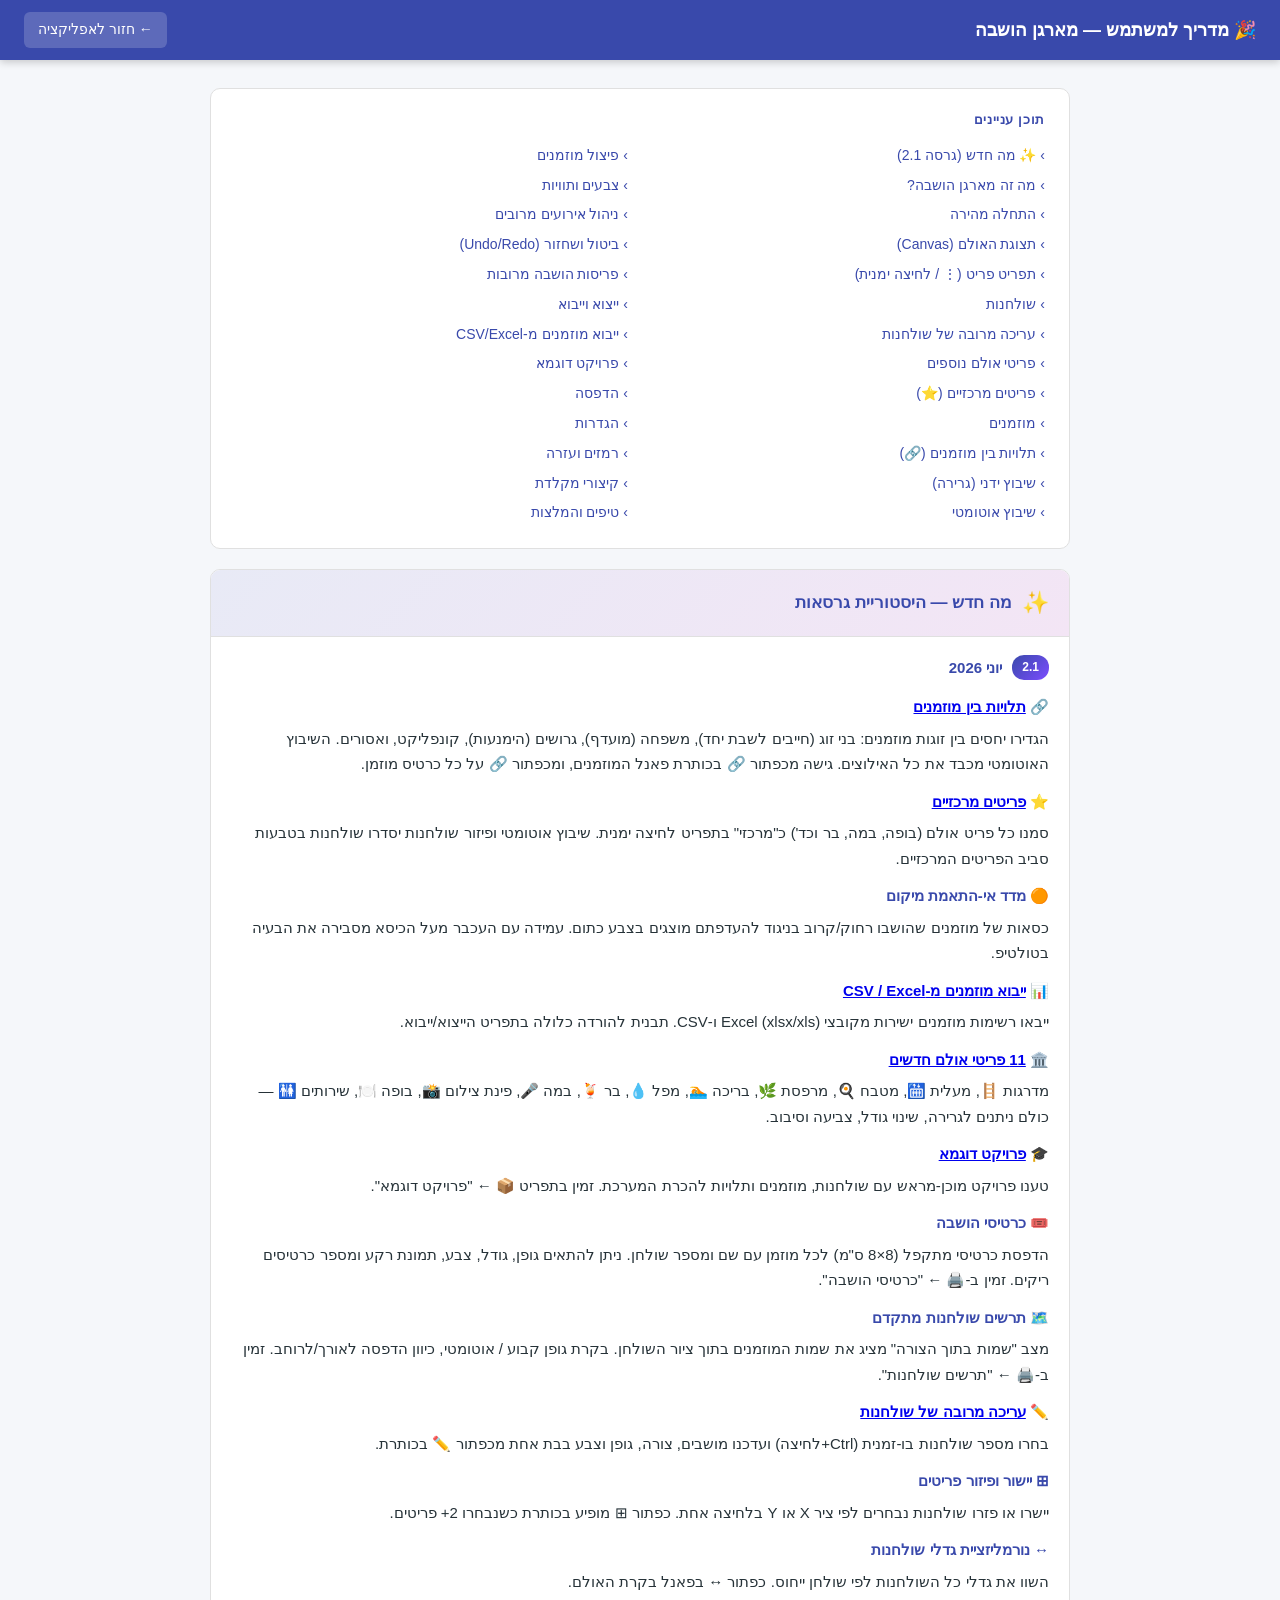
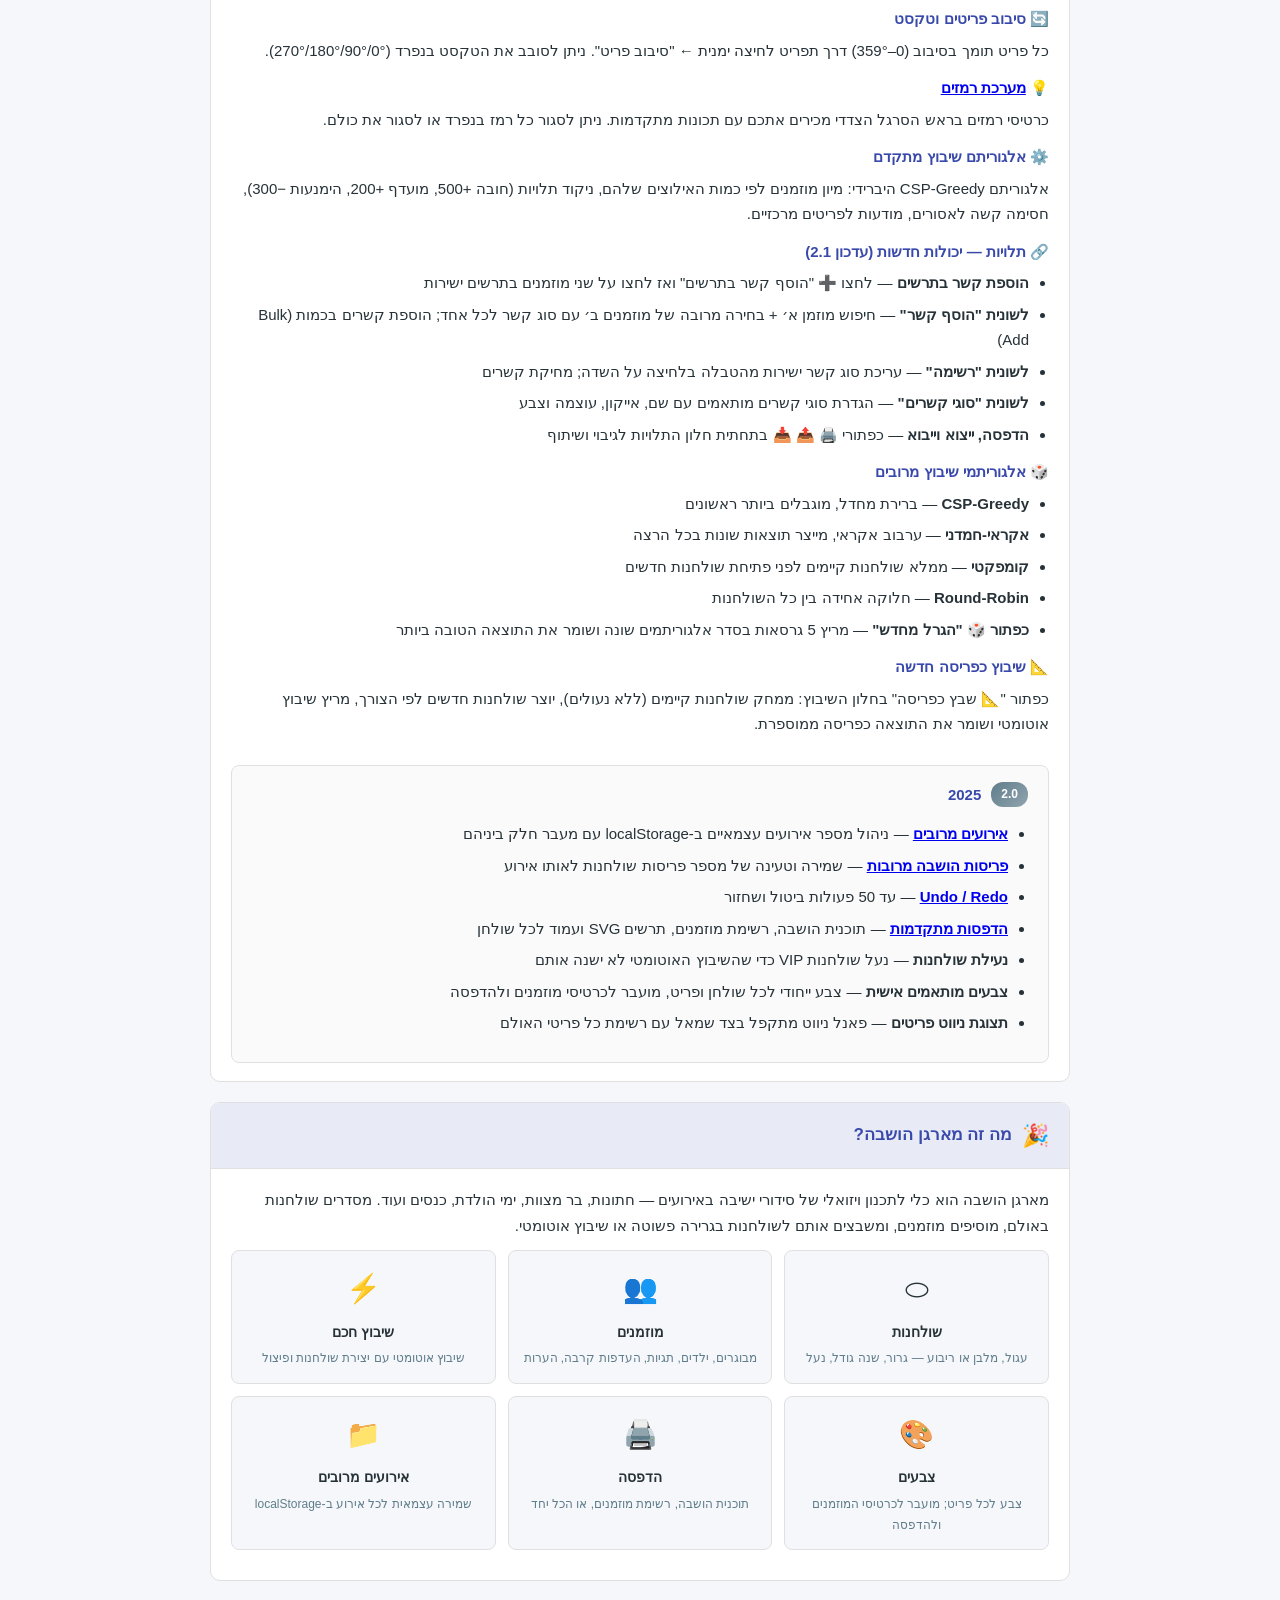
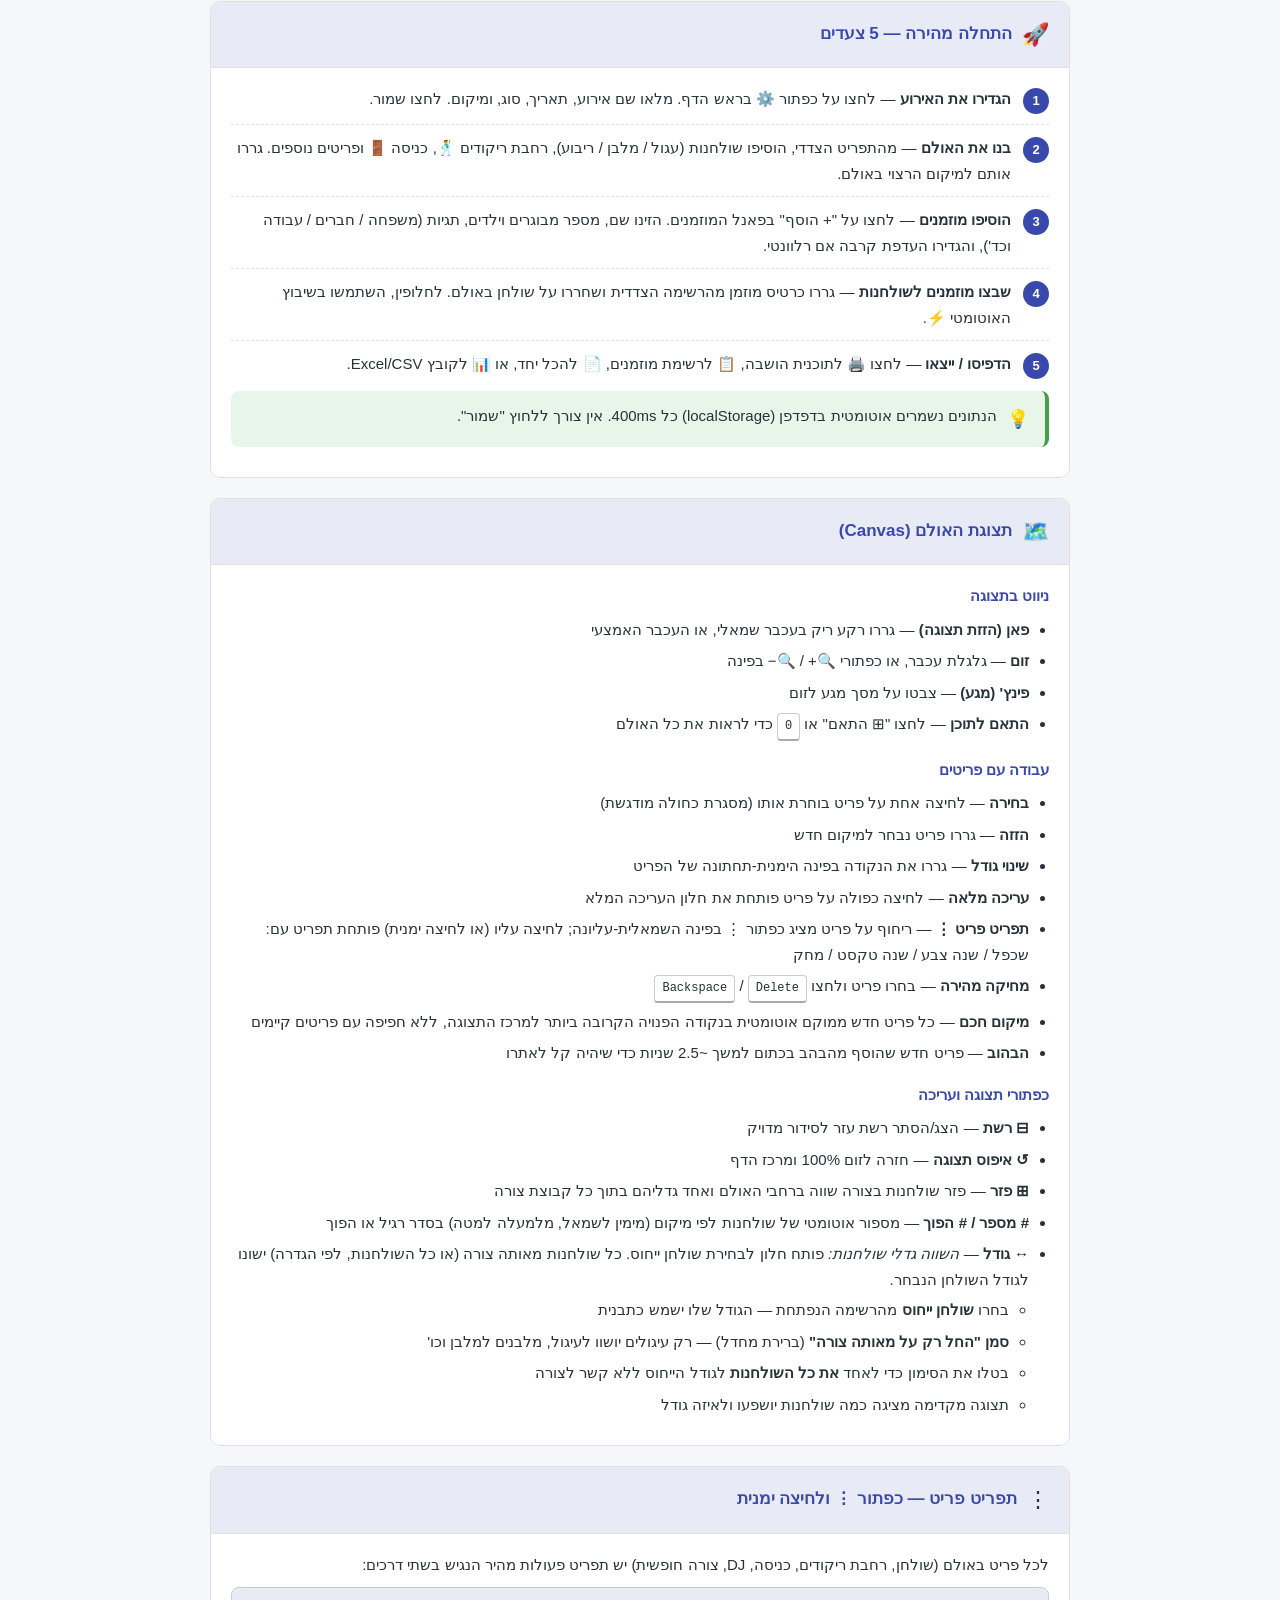
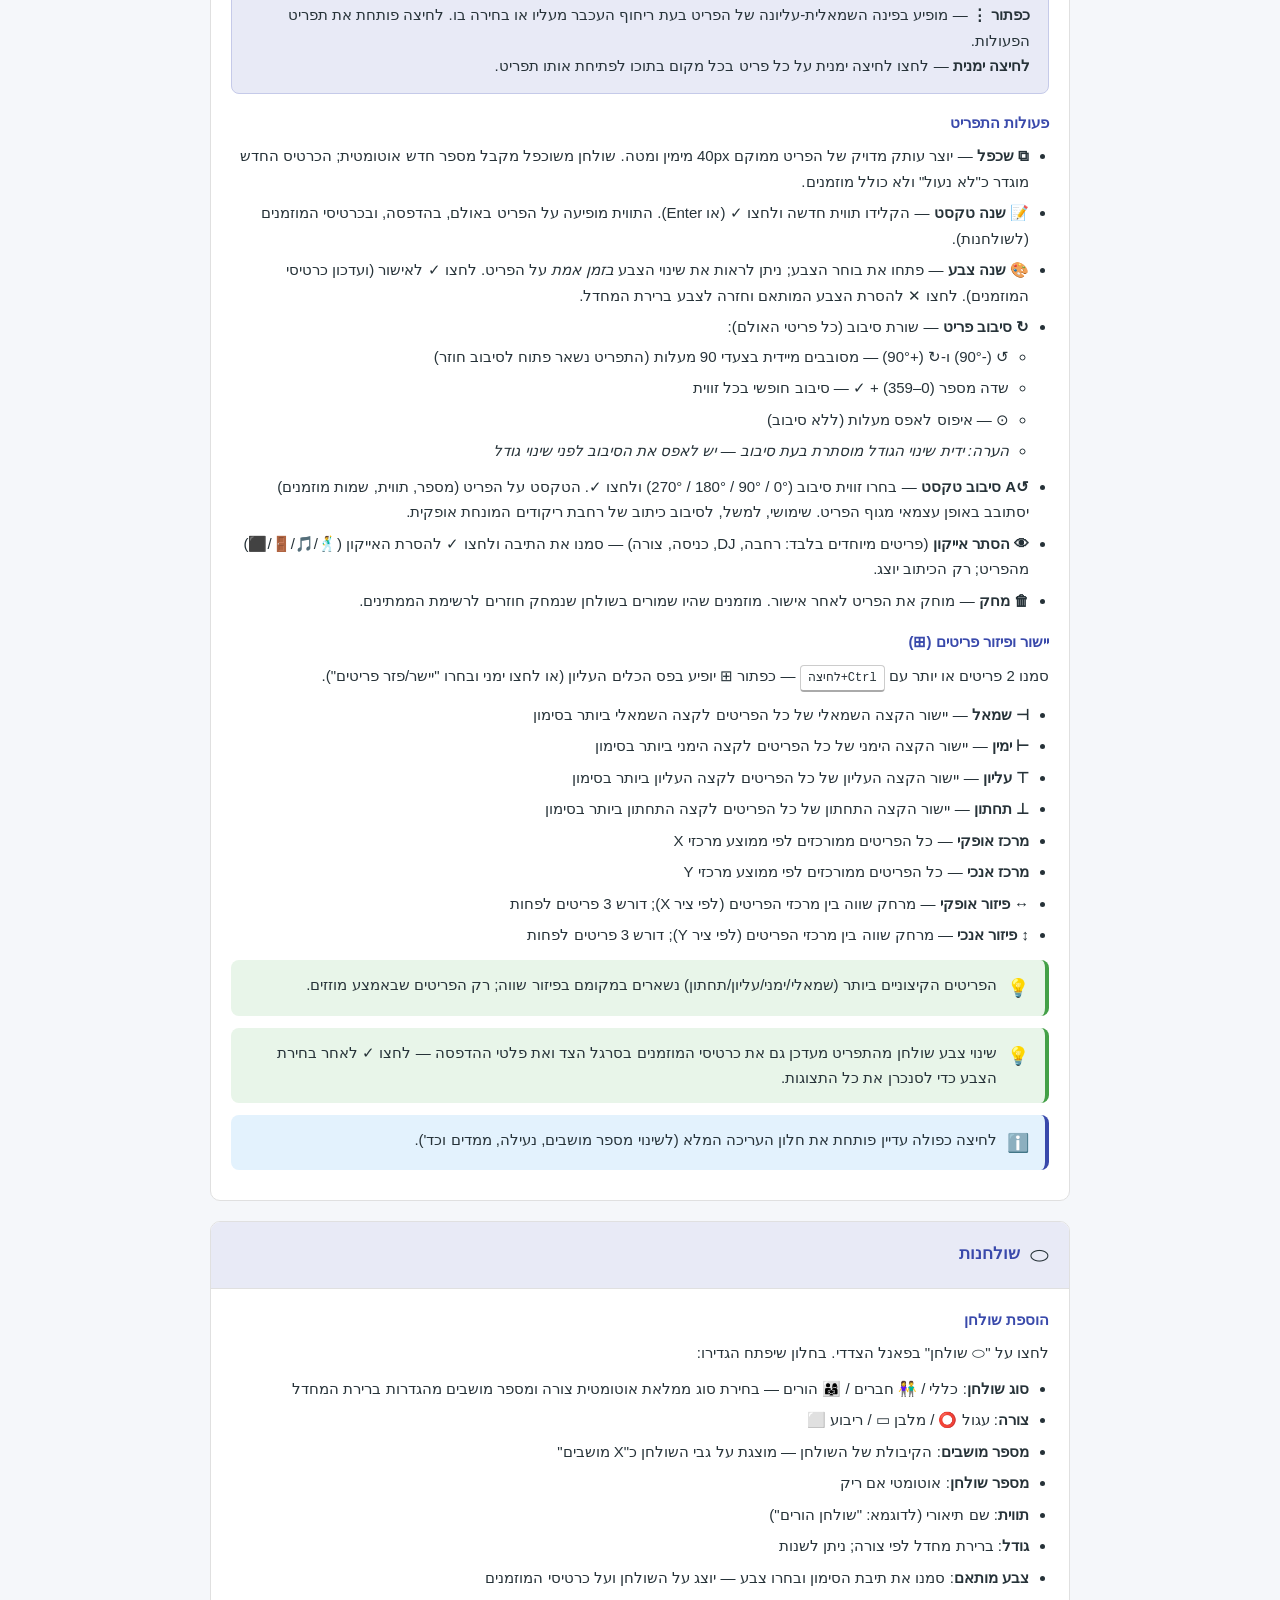
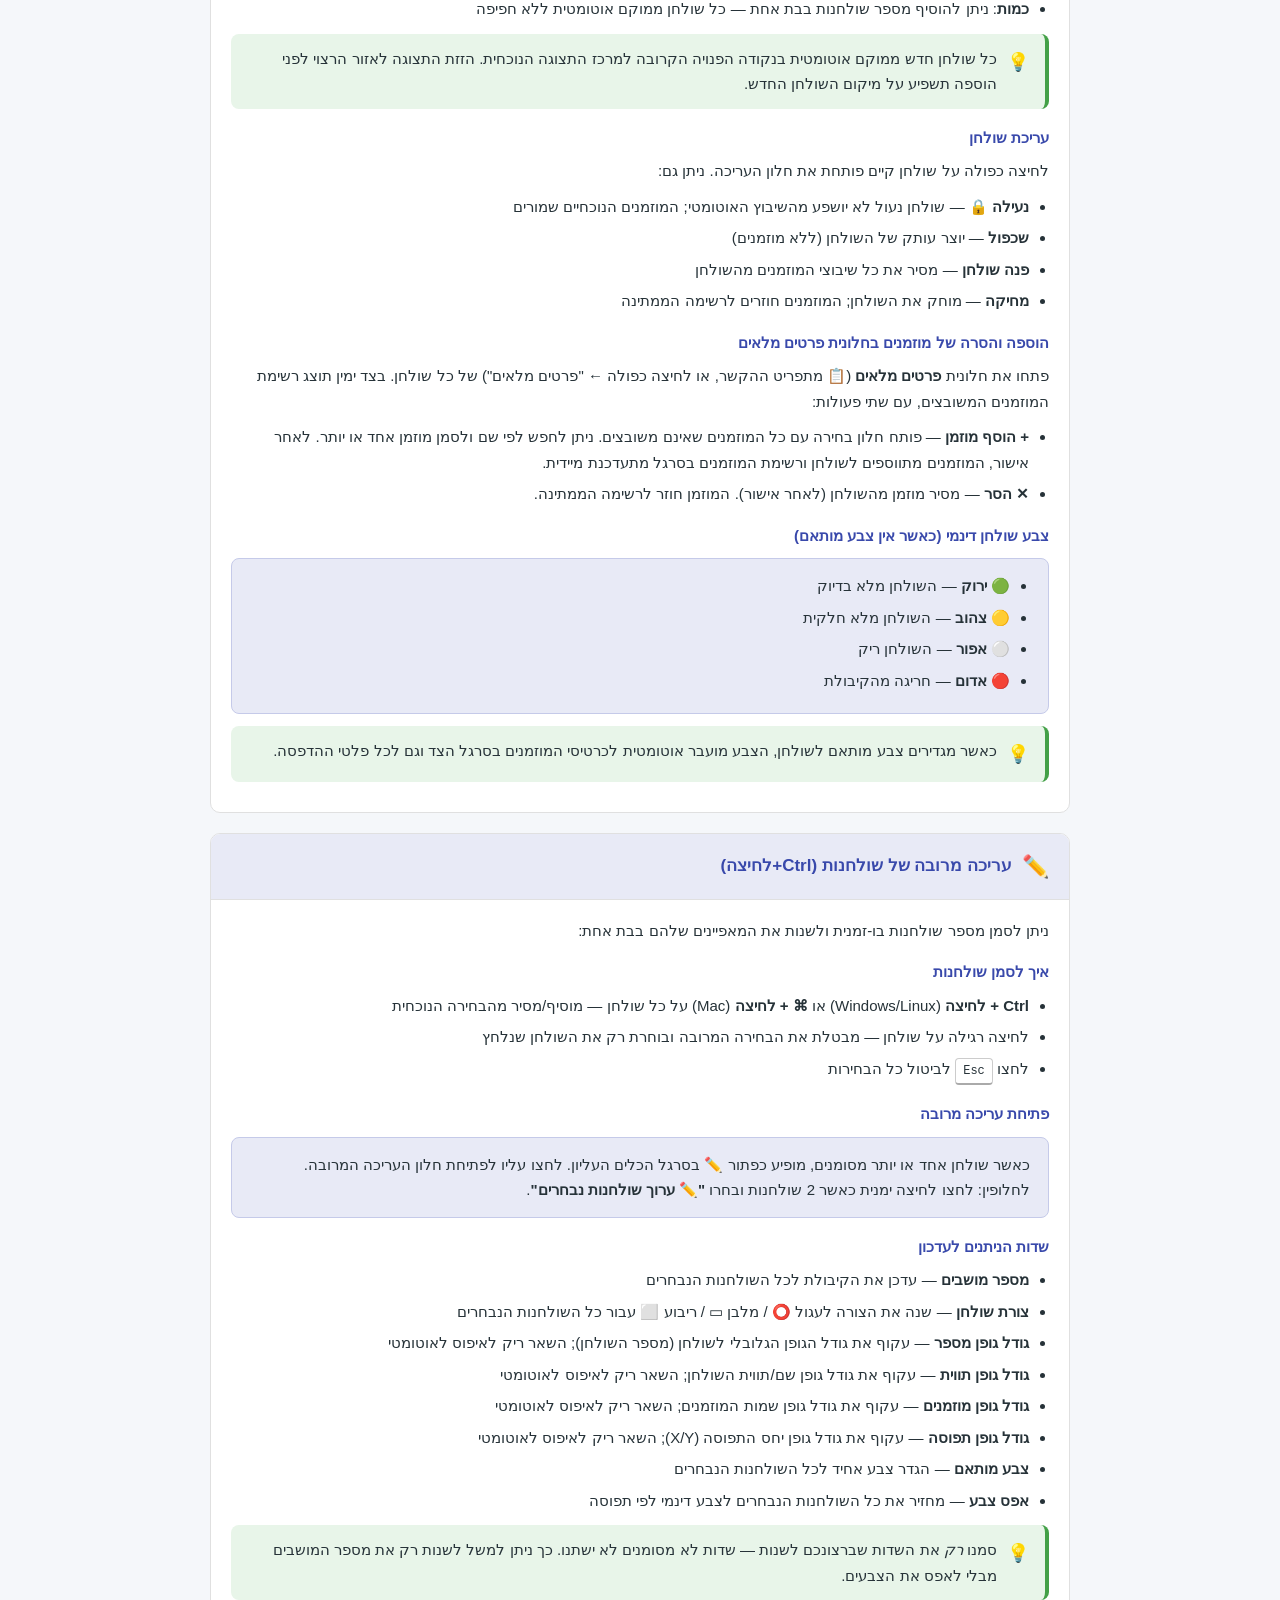
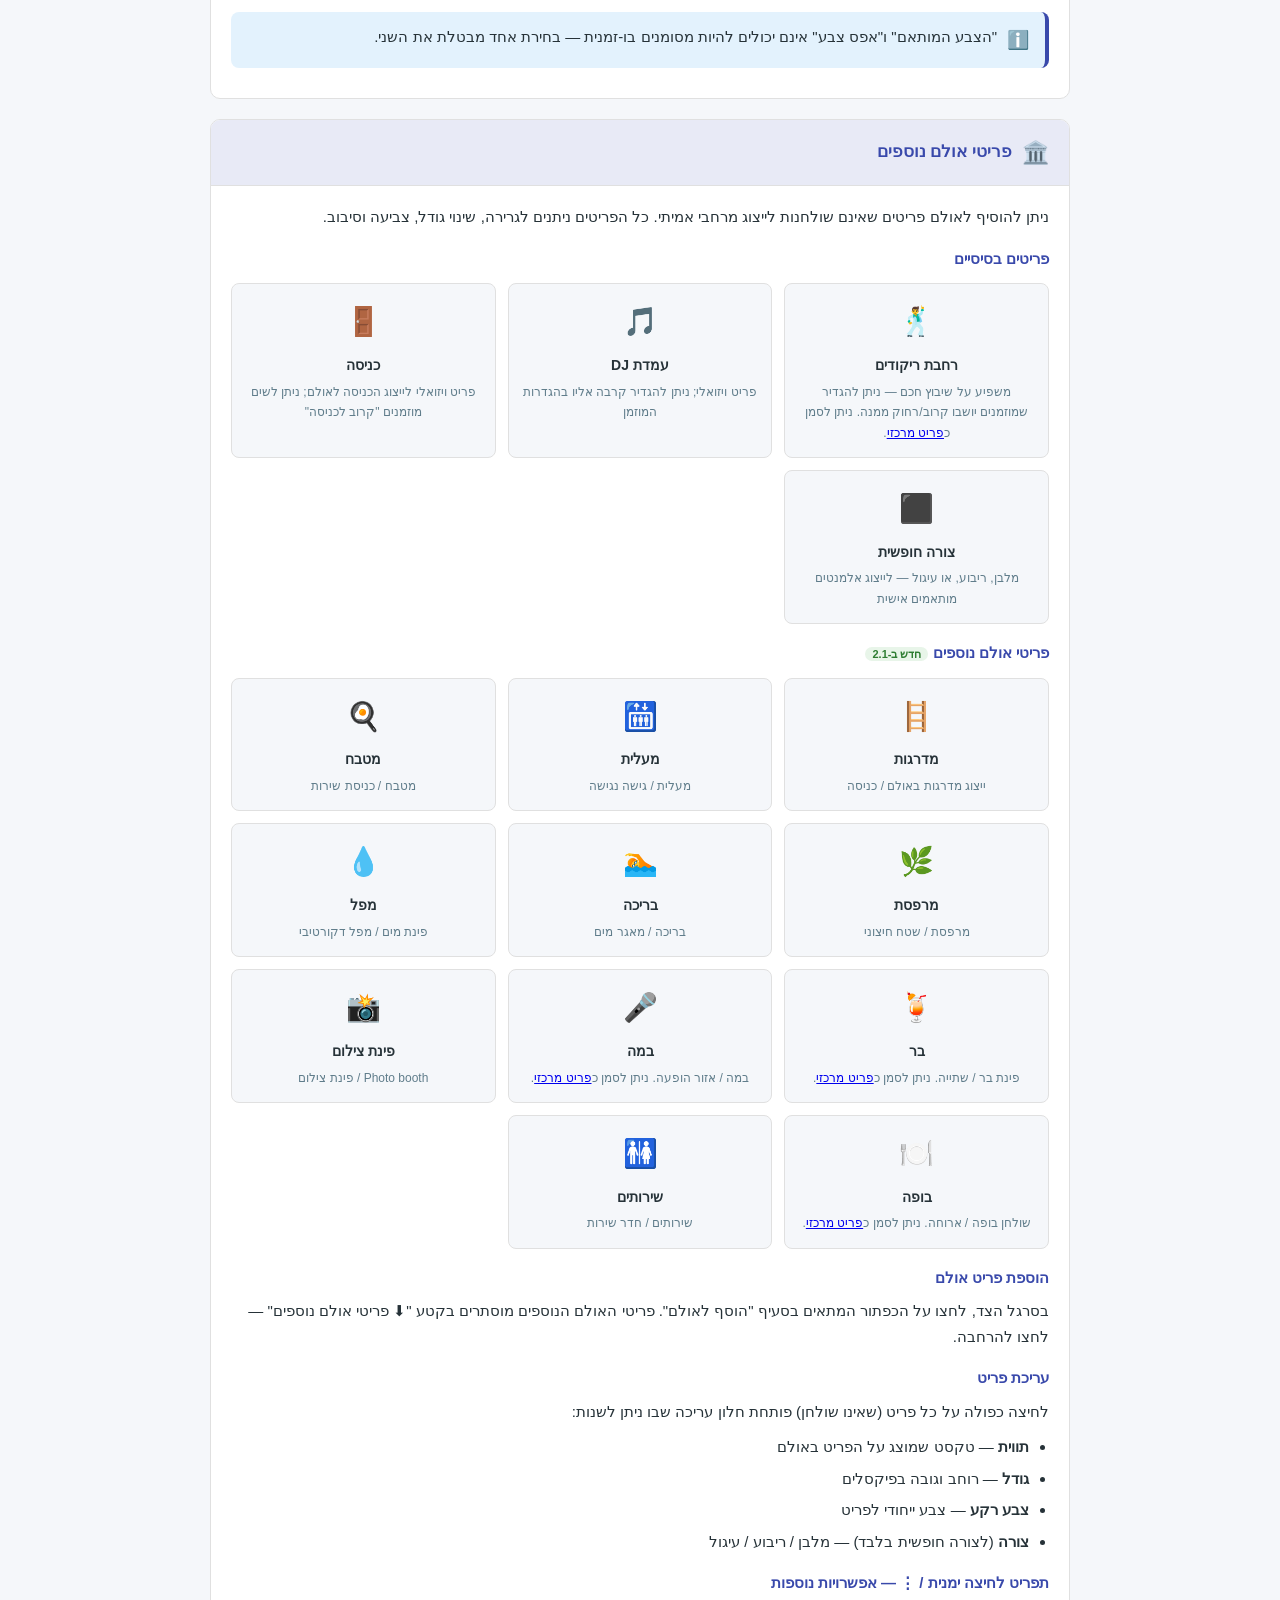
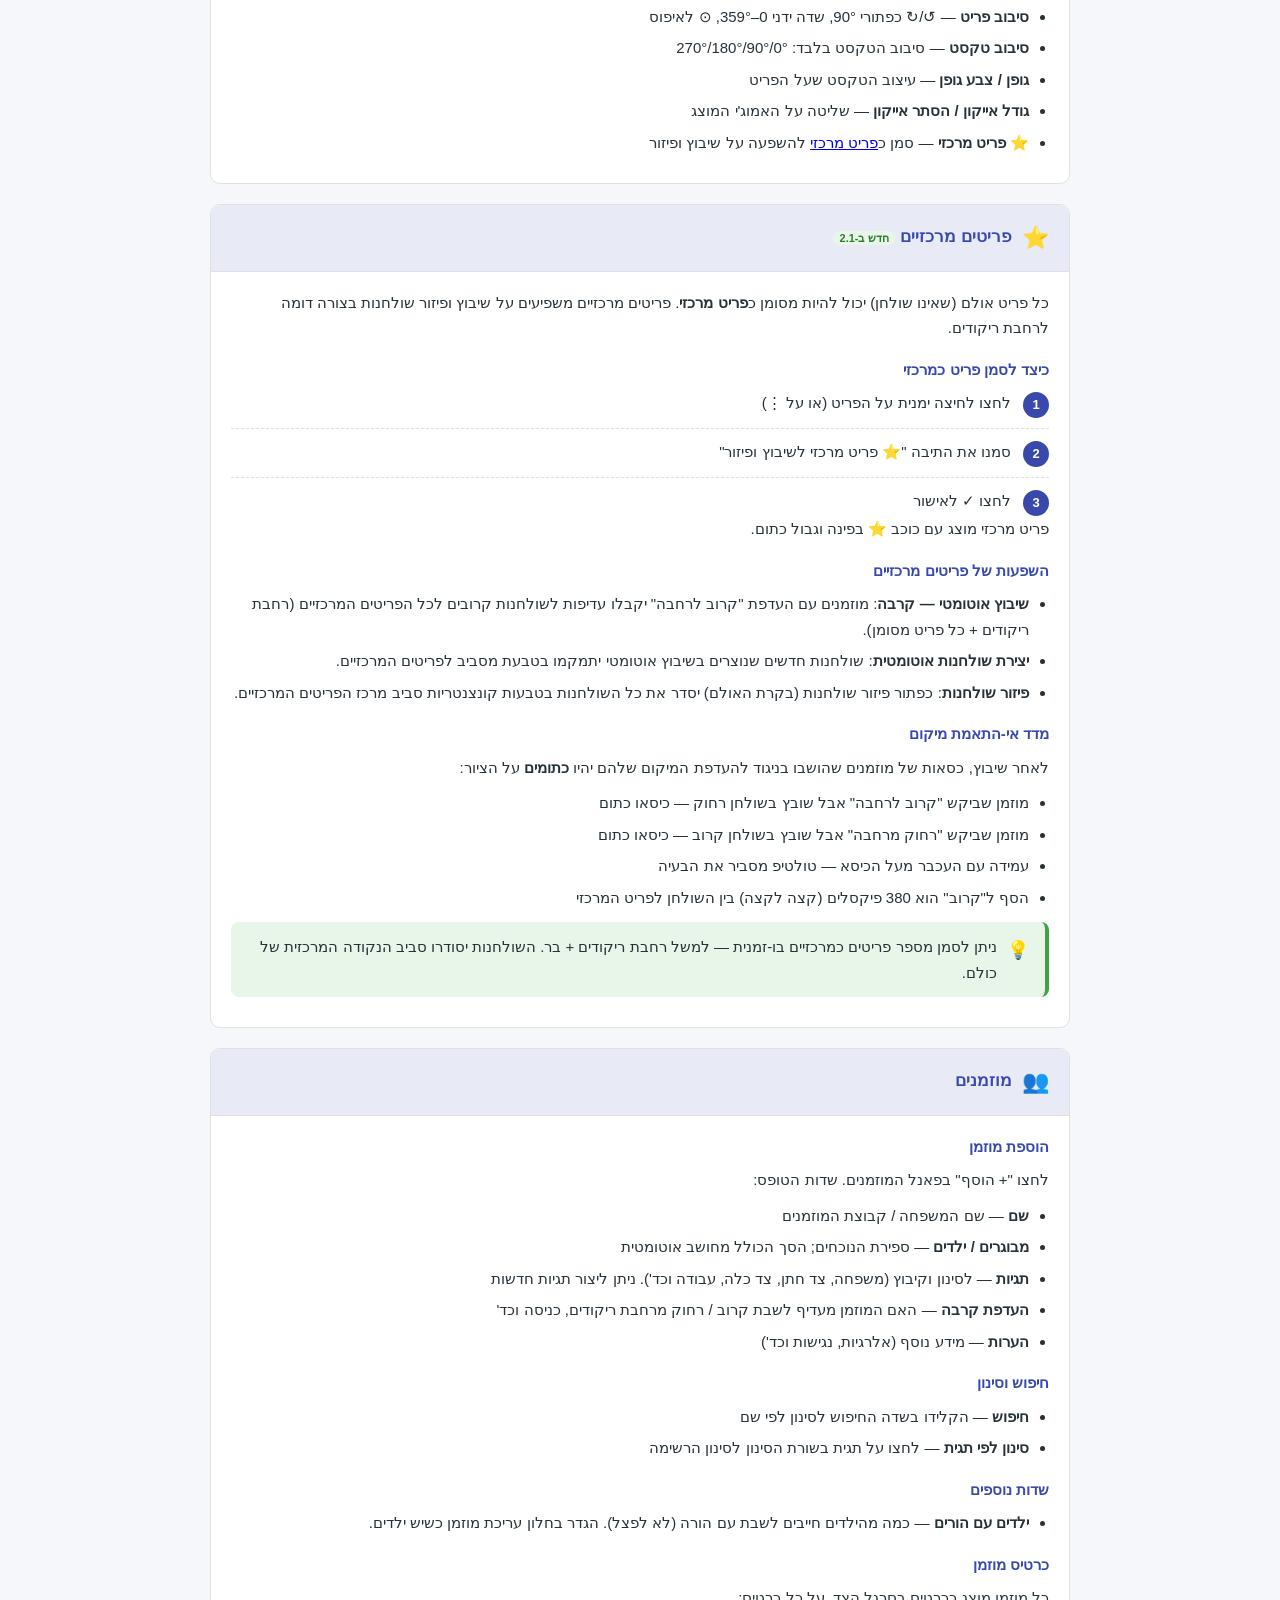
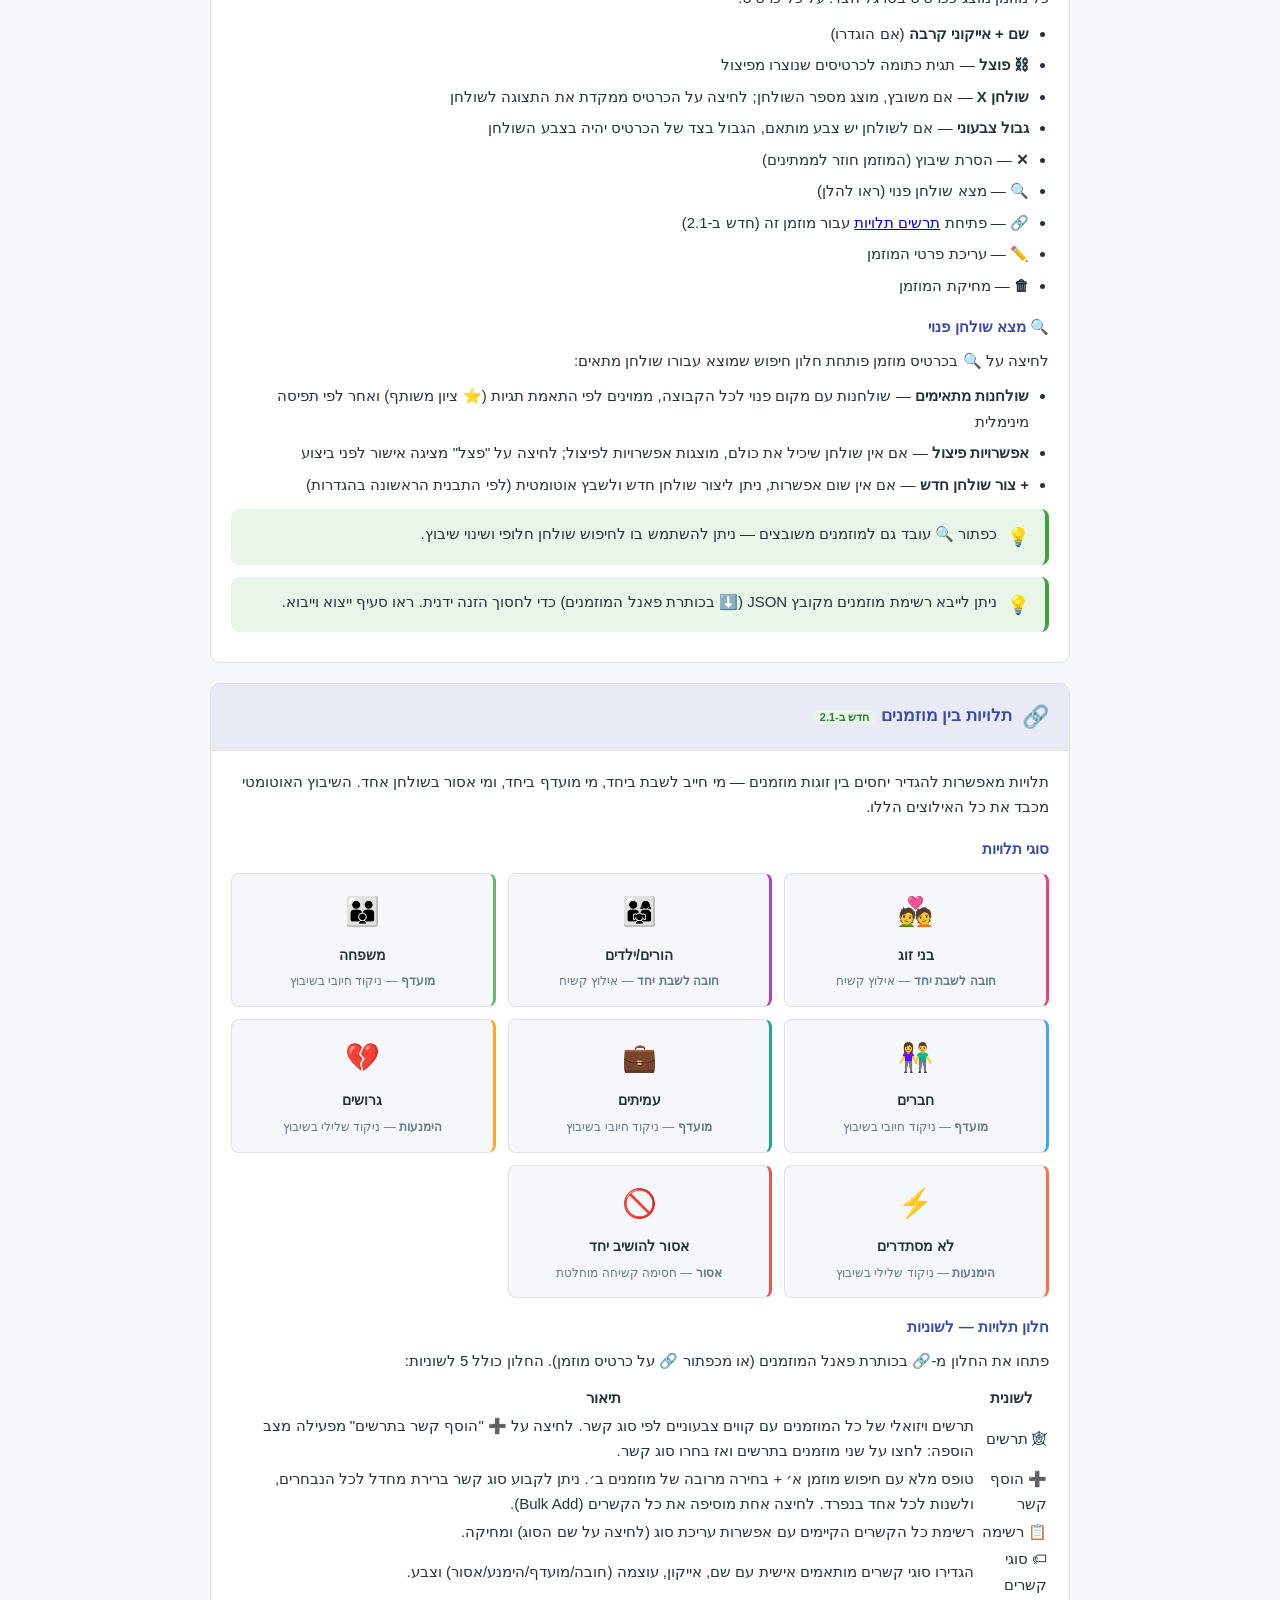
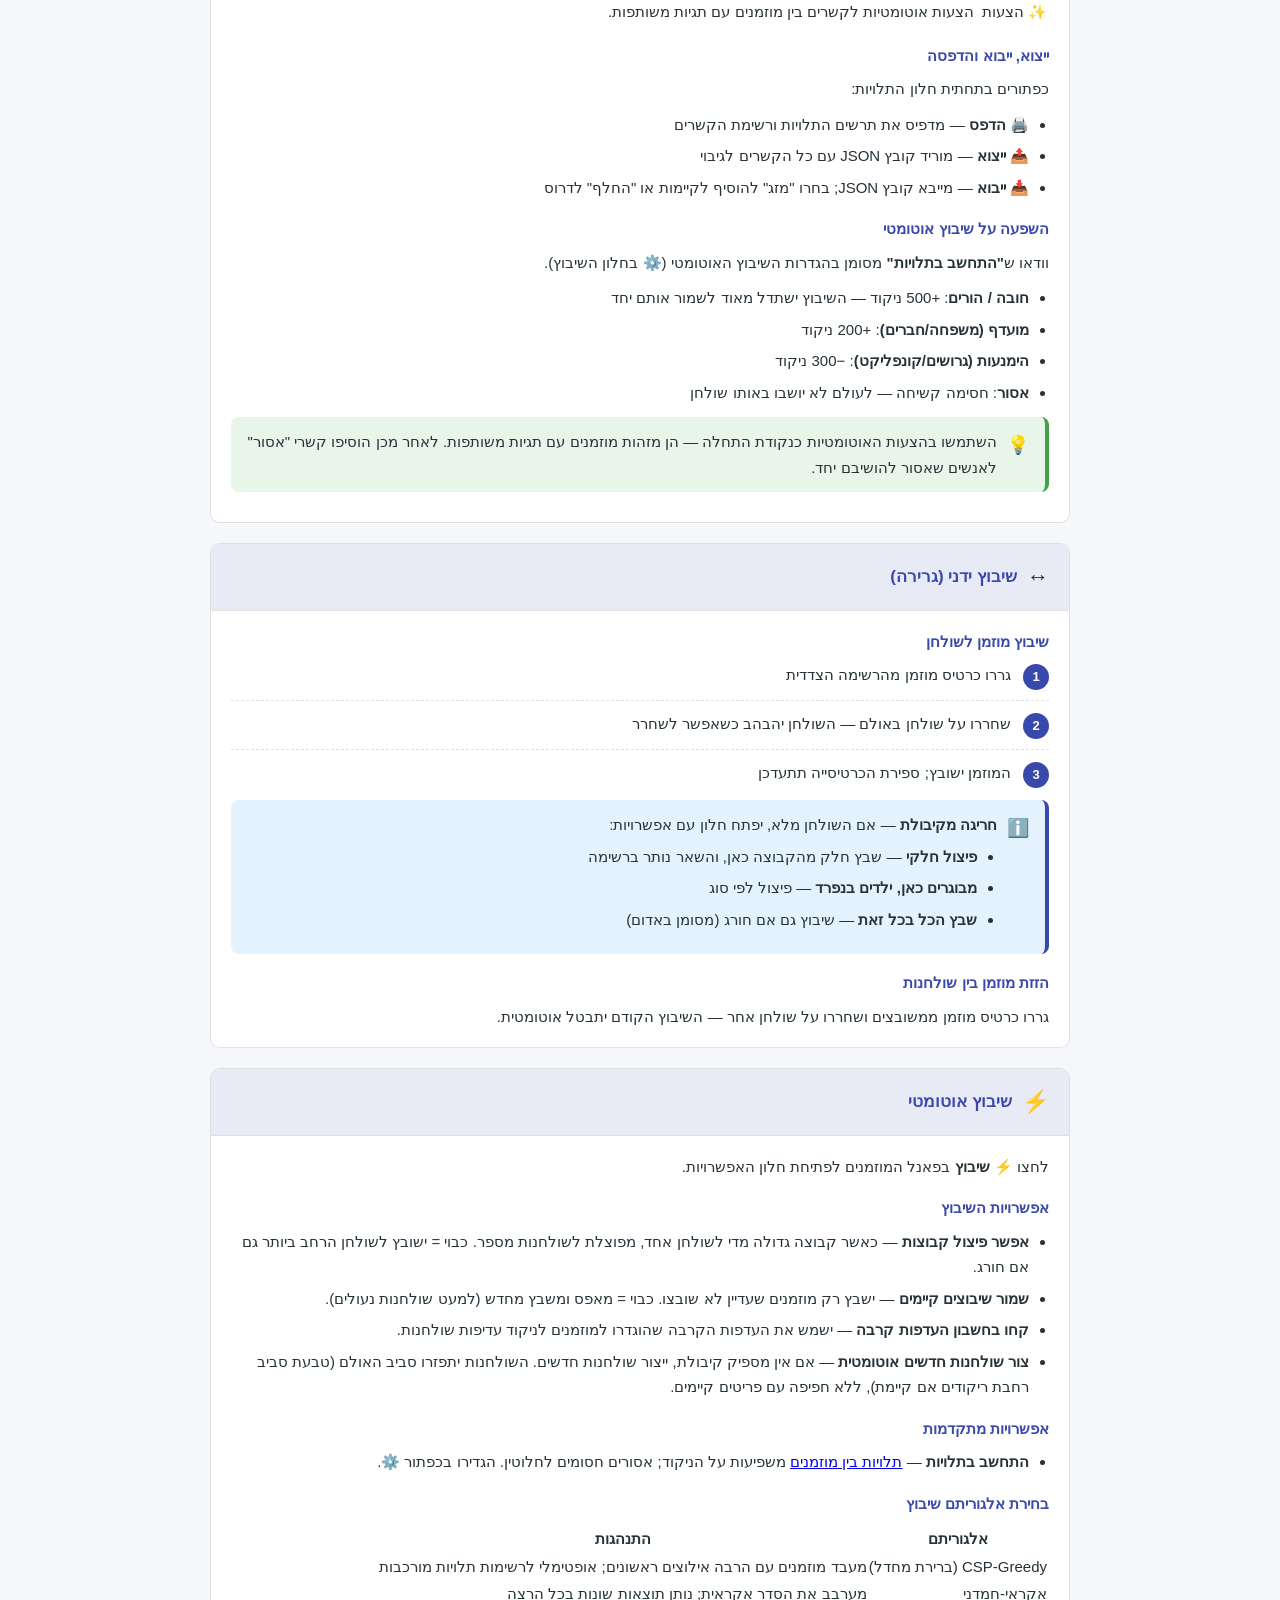
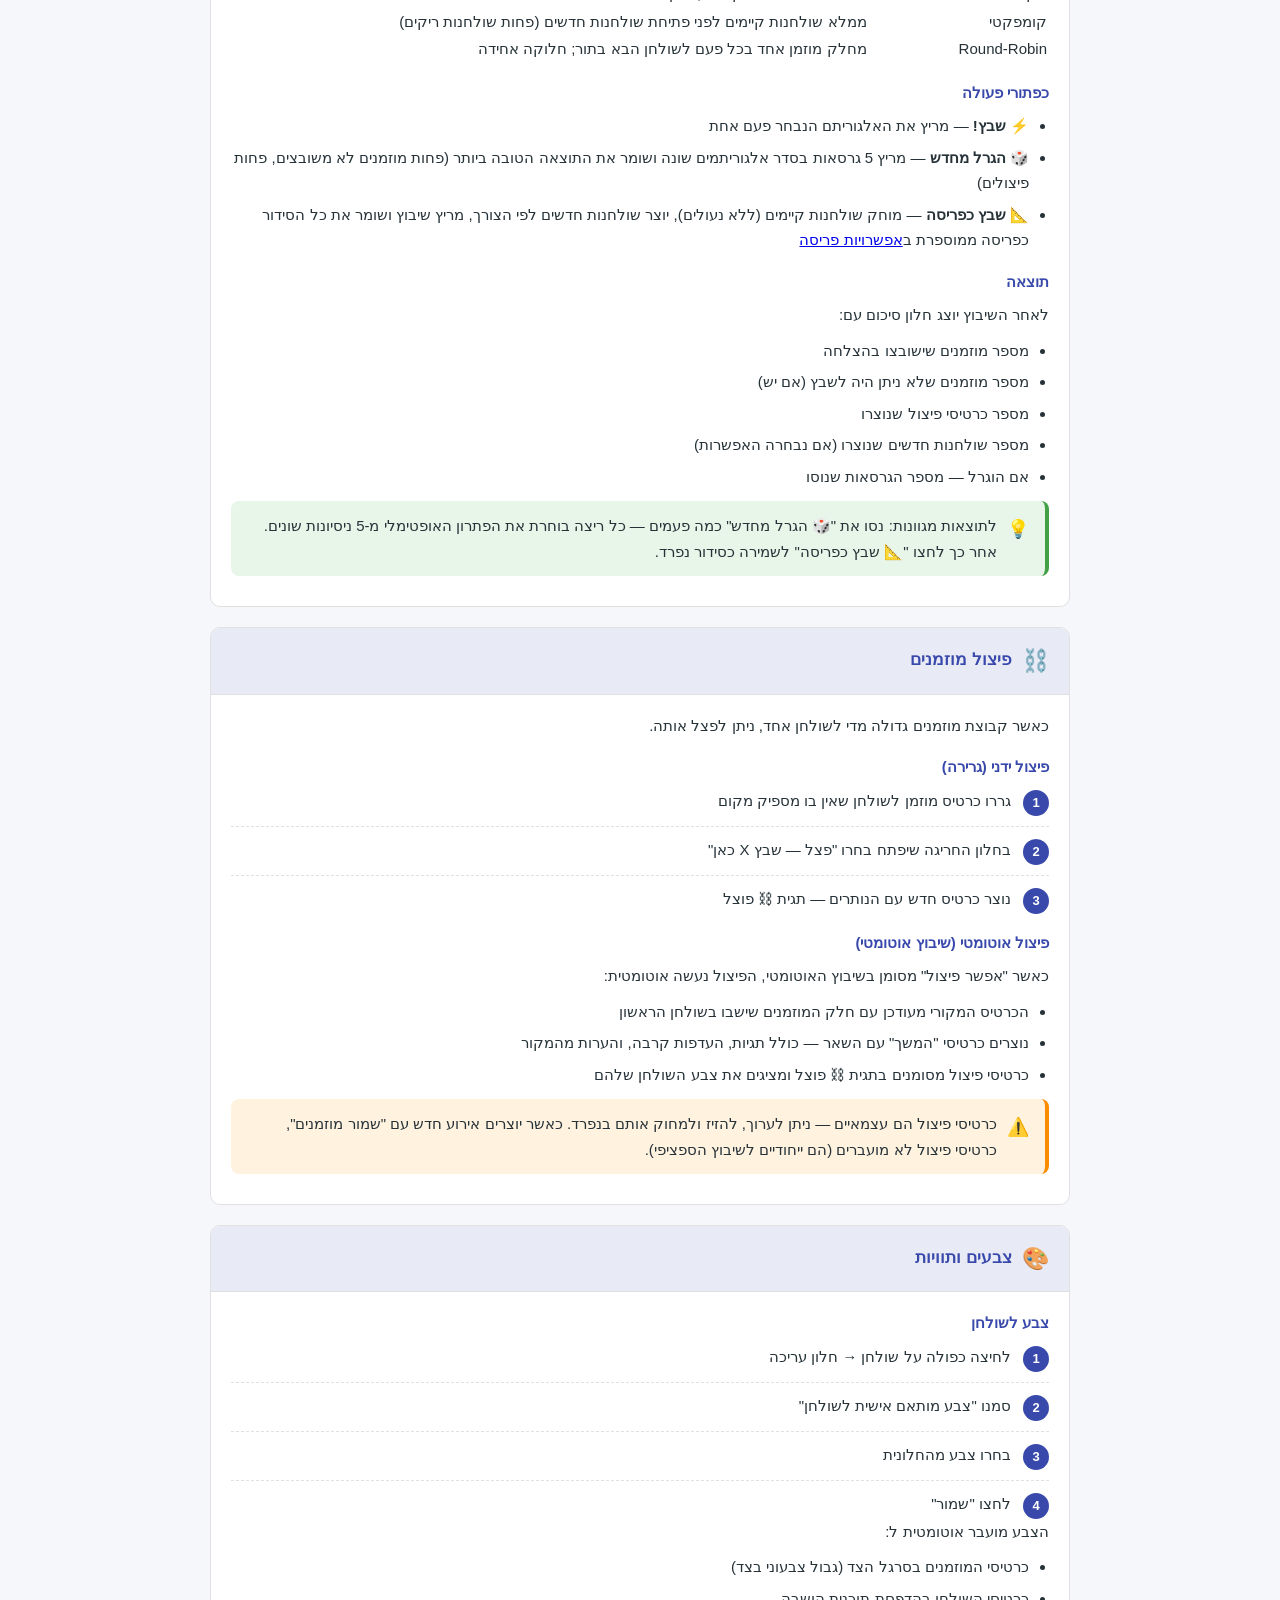
==== commit 6b4cca10: "feat: add dependency graph enhancements, multiple auto-assign algorithms, and bug fixes New features" ====
--- a/help.html
+++ b/help.html
@@ -357,6 +357,27 @@
 
       <h4 style="color:#3949ab;margin:12px 0 6px">⚙️ אלגוריתם שיבוץ מתקדם</h4>
       <p>אלגוריתם CSP-Greedy היברידי: מיון מוזמנים לפי כמות האילוצים שלהם, ניקוד תלויות (חובה +500, מועדף +200, הימנעות −300), חסימה קשה לאסורים, מודעות לפריטים מרכזיים.</p>
+
+      <h4 style="color:#3949ab;margin:12px 0 6px">🔗 תלויות — יכולות חדשות (עדכון 2.1)</h4>
+      <ul class="bullets" style="margin-top:4px">
+        <li><strong>הוספת קשר בתרשים</strong> — לחצו ➕ "הוסף קשר בתרשים" ואז לחצו על שני מוזמנים בתרשים ישירות</li>
+        <li><strong>לשונית "הוסף קשר"</strong> — חיפוש מוזמן א׳ + בחירה מרובה של מוזמנים ב׳ עם סוג קשר לכל אחד; הוספת קשרים בכמות (Bulk Add)</li>
+        <li><strong>לשונית "רשימה"</strong> — עריכת סוג קשר ישירות מהטבלה בלחיצה על השדה; מחיקת קשרים</li>
+        <li><strong>לשונית "סוגי קשרים"</strong> — הגדרת סוגי קשרים מותאמים עם שם, אייקון, עוצמה וצבע</li>
+        <li><strong>הדפסה, ייצוא וייבוא</strong> — כפתורי 🖨️ 📤 📥 בתחתית חלון התלויות לגיבוי ושיתוף</li>
+      </ul>
+
+      <h4 style="color:#3949ab;margin:12px 0 6px">🎲 אלגוריתמי שיבוץ מרובים</h4>
+      <ul class="bullets" style="margin-top:4px">
+        <li><strong>CSP-Greedy</strong> — ברירת מחדל, מוגבלים ביותר ראשונים</li>
+        <li><strong>אקראי-חמדני</strong> — ערבוב אקראי, מייצר תוצאות שונות בכל הרצה</li>
+        <li><strong>קומפקטי</strong> — ממלא שולחנות קיימים לפני פתיחת שולחנות חדשים</li>
+        <li><strong>Round-Robin</strong> — חלוקה אחידה בין כל השולחנות</li>
+        <li><strong>כפתור 🎲 "הגרל מחדש"</strong> — מריץ 5 גרסאות בסדר אלגוריתמים שונה ושומר את התוצאה הטובה ביותר</li>
+      </ul>
+
+      <h4 style="color:#3949ab;margin:12px 0 6px">📐 שיבוץ כפריסה חדשה</h4>
+      <p>כפתור "📐 שבץ כפריסה" בחלון השיבוץ: ממחק שולחנות קיימים (ללא נעולים), יוצר שולחנות חדשים לפי הצורך, מריץ שיבוץ אוטומטי ושומר את התוצאה כפריסה ממוספרת.</p>
     </div>
 
     <!-- v2.0 -->
@@ -957,24 +978,25 @@
       </div>
     </div>
 
-    <h3>כיצד להגדיר תלות</h3>
-    <ol class="steps">
-      <li>לחצו על 🔗 בכותרת פאנל המוזמנים (או 🔗 על כרטיס מוזמן ספציפי)</li>
-      <li>בטאב "📋 טבלה", לחצו "+ הוסף קשר"</li>
-      <li>בחרו שני מוזמנים וסוג הקשר</li>
-      <li>אישרו — הקשר יישמר ויוצג בתרשים</li>
-    </ol>
-
-    <h3>תרשים תלויות (Graph)</h3>
-    <p>הטאב "🕸 תרשים" מציג רשת ויזואלית של כל המוזמנים כנקודות, עם קווים צבעוניים לפי סוג הקשר. ניתן:</p>
-    <ul class="bullets">
-      <li>לגרור נקודות לסידור הרשת</li>
-      <li>לחפש מוזמן לפי שם</li>
-      <li>לסנן לפי סוג קשר</li>
-    </ul>
-
-    <h3>הצעות אוטומטיות</h3>
-    <p>הטאב "✨ הצעות" מנתח תגיות משותפות ומציע קשרי "חברים" / "משפחה". לחצו ✓ לאישור הצעה או ✕ לדחייה.</p>
+    <h3>חלון תלויות — לשוניות</h3>
+    <p>פתחו את החלון מ-🔗 בכותרת פאנל המוזמנים (או מכפתור 🔗 על כרטיס מוזמן). החלון כולל 5 לשוניות:</p>
+
+    <table class="props-table" style="margin-bottom:16px">
+      <tr><th>לשונית</th><th>תיאור</th></tr>
+      <tr><td>🕸 תרשים</td><td>תרשים ויזואלי של כל המוזמנים עם קווים צבעוניים לפי סוג קשר. לחיצה על ➕ "הוסף קשר בתרשים" מפעילה מצב הוספה: לחצו על שני מוזמנים בתרשים ואז בחרו סוג קשר.</td></tr>
+      <tr><td>➕ הוסף קשר</td><td>טופס מלא עם חיפוש מוזמן א׳ + בחירה מרובה של מוזמנים ב׳. ניתן לקבוע סוג קשר ברירת מחדל לכל הנבחרים, ולשנות לכל אחד בנפרד. לחיצה אחת מוסיפה את כל הקשרים (Bulk Add).</td></tr>
+      <tr><td>📋 רשימה</td><td>רשימת כל הקשרים הקיימים עם אפשרות עריכת סוג (לחיצה על שם הסוג) ומחיקה.</td></tr>
+      <tr><td>🏷 סוגי קשרים</td><td>הגדירו סוגי קשרים מותאמים אישית עם שם, אייקון, עוצמה (חובה/מועדף/הימנע/אסור) וצבע.</td></tr>
+      <tr><td>✨ הצעות</td><td>הצעות אוטומטיות לקשרים בין מוזמנים עם תגיות משותפות.</td></tr>
+    </table>
+
+    <h3>ייצוא, ייבוא והדפסה</h3>
+    <p>כפתורים בתחתית חלון התלויות:</p>
+    <ul class="bullets">
+      <li><strong>🖨️ הדפס</strong> — מדפיס את תרשים התלויות ורשימת הקשרים</li>
+      <li><strong>📤 ייצוא</strong> — מוריד קובץ JSON עם כל הקשרים לגיבוי</li>
+      <li><strong>📥 ייבוא</strong> — מייבא קובץ JSON; בחרו "מזג" להוסיף לקיימות או "החלף" לדרוס</li>
+    </ul>
 
     <h3>השפעה על שיבוץ אוטומטי</h3>
     <p>וודאו ש<strong>"התחשב בתלויות"</strong> מסומן בהגדרות השיבוץ האוטומטי (⚙️ בחלון השיבוץ).</p>
@@ -987,7 +1009,7 @@
 
     <div class="tip">
       <span class="tip-icon">💡</span>
-      <span>השתמשו בהצעות האוטומטיות כנקודת התחלה — הן מזהות מוזמנים עם תגיות משותפות ומציעות להם קשר "חברים".</span>
+      <span>השתמשו בהצעות האוטומטיות כנקודת התחלה — הן מזהות מוזמנים עם תגיות משותפות. לאחר מכן הוסיפו קשרי "אסור" לאנשים שאסור להושיבם יחד.</span>
     </div>
   </div>
 </section>
@@ -1042,20 +1064,24 @@
 
     <h3>אפשרויות מתקדמות</h3>
     <ul class="bullets">
-      <li><strong>התחשב בתלויות</strong> (חדש ב-2.1) — <a href="#dependencies">תלויות בין מוזמנים</a> משפיעות על הניקוד; אסורים חסומים לחלוטין. הגדירו בכפתור ⚙️ בתחתית חלון השיבוץ.</li>
-    </ul>
-
-    <h3>כיצד פועל השיבוץ (אלגוריתם CSP-Greedy)</h3>
-    <div class="flow">
-      <span class="flow-step">קיבוץ לפי תגיות</span>
-      <span class="flow-arrow">→</span>
-      <span class="flow-step">מיון לפי כמות אילוצים</span>
-      <span class="flow-arrow">→</span>
-      <span class="flow-step">חיפוש שולחן (ניקוד קרבה + תלויות)</span>
-      <span class="flow-arrow">→</span>
-      <span class="flow-step">פיצול אם נדרש</span>
-    </div>
-    <p>מוזמנים עם אותן תגיות ישובצו יחד ככל האפשר. מוזמנים עם הרבה תלויות מעובדים ראשונים.</p>
+      <li><strong>התחשב בתלויות</strong> — <a href="#dependencies">תלויות בין מוזמנים</a> משפיעות על הניקוד; אסורים חסומים לחלוטין. הגדירו בכפתור ⚙️.</li>
+    </ul>
+
+    <h3>בחירת אלגוריתם שיבוץ</h3>
+    <table class="props-table">
+      <tr><th>אלגוריתם</th><th>התנהגות</th></tr>
+      <tr><td>CSP-Greedy (ברירת מחדל)</td><td>מעבד מוזמנים עם הרבה אילוצים ראשונים; אופטימלי לרשימות תלויות מורכבות</td></tr>
+      <tr><td>אקראי-חמדני</td><td>מערבב את הסדר אקראית; נותן תוצאות שונות בכל הרצה</td></tr>
+      <tr><td>קומפקטי</td><td>ממלא שולחנות קיימים לפני פתיחת שולחנות חדשים (פחות שולחנות ריקים)</td></tr>
+      <tr><td>Round-Robin</td><td>מחלק מוזמן אחד בכל פעם לשולחן הבא בתור; חלוקה אחידה</td></tr>
+    </table>
+
+    <h3>כפתורי פעולה</h3>
+    <ul class="bullets">
+      <li><strong>⚡ שבץ!</strong> — מריץ את האלגוריתם הנבחר פעם אחת</li>
+      <li><strong>🎲 הגרל מחדש</strong> — מריץ 5 גרסאות בסדר אלגוריתמים שונה ושומר את התוצאה הטובה ביותר (פחות מוזמנים לא משובצים, פחות פיצולים)</li>
+      <li><strong>📐 שבץ כפריסה</strong> — מוחק שולחנות קיימים (ללא נעולים), יוצר שולחנות חדשים לפי הצורך, מריץ שיבוץ ושומר את כל הסידור כפריסה ממוספרת ב<a href="#layouts">אפשרויות פריסה</a></li>
+    </ul>
 
     <h3>תוצאה</h3>
     <p>לאחר השיבוץ יוצג חלון סיכום עם:</p>
@@ -1064,11 +1090,12 @@
       <li>מספר מוזמנים שלא ניתן היה לשבץ (אם יש)</li>
       <li>מספר כרטיסי פיצול שנוצרו</li>
       <li>מספר שולחנות חדשים שנוצרו (אם נבחרה האפשרות)</li>
+      <li>אם הוגרל — מספר הגרסאות שנוסו</li>
     </ul>
 
     <div class="tip">
       <span class="tip-icon">💡</span>
-      <span>לאחר שיבוץ, לחצו "⊞ התאם" (או <kbd>0</kbd>) לראות את כל האולם המאורגן.</span>
+      <span>לתוצאות מגוונות: נסו את "🎲 הגרל מחדש" כמה פעמים — כל ריצה בוחרת את הפתרון האופטימלי מ-5 ניסיונות שונים. אחר כך לחצו "📐 שבץ כפריסה" לשמירה כסידור נפרד.</span>
     </div>
   </div>
 </section>
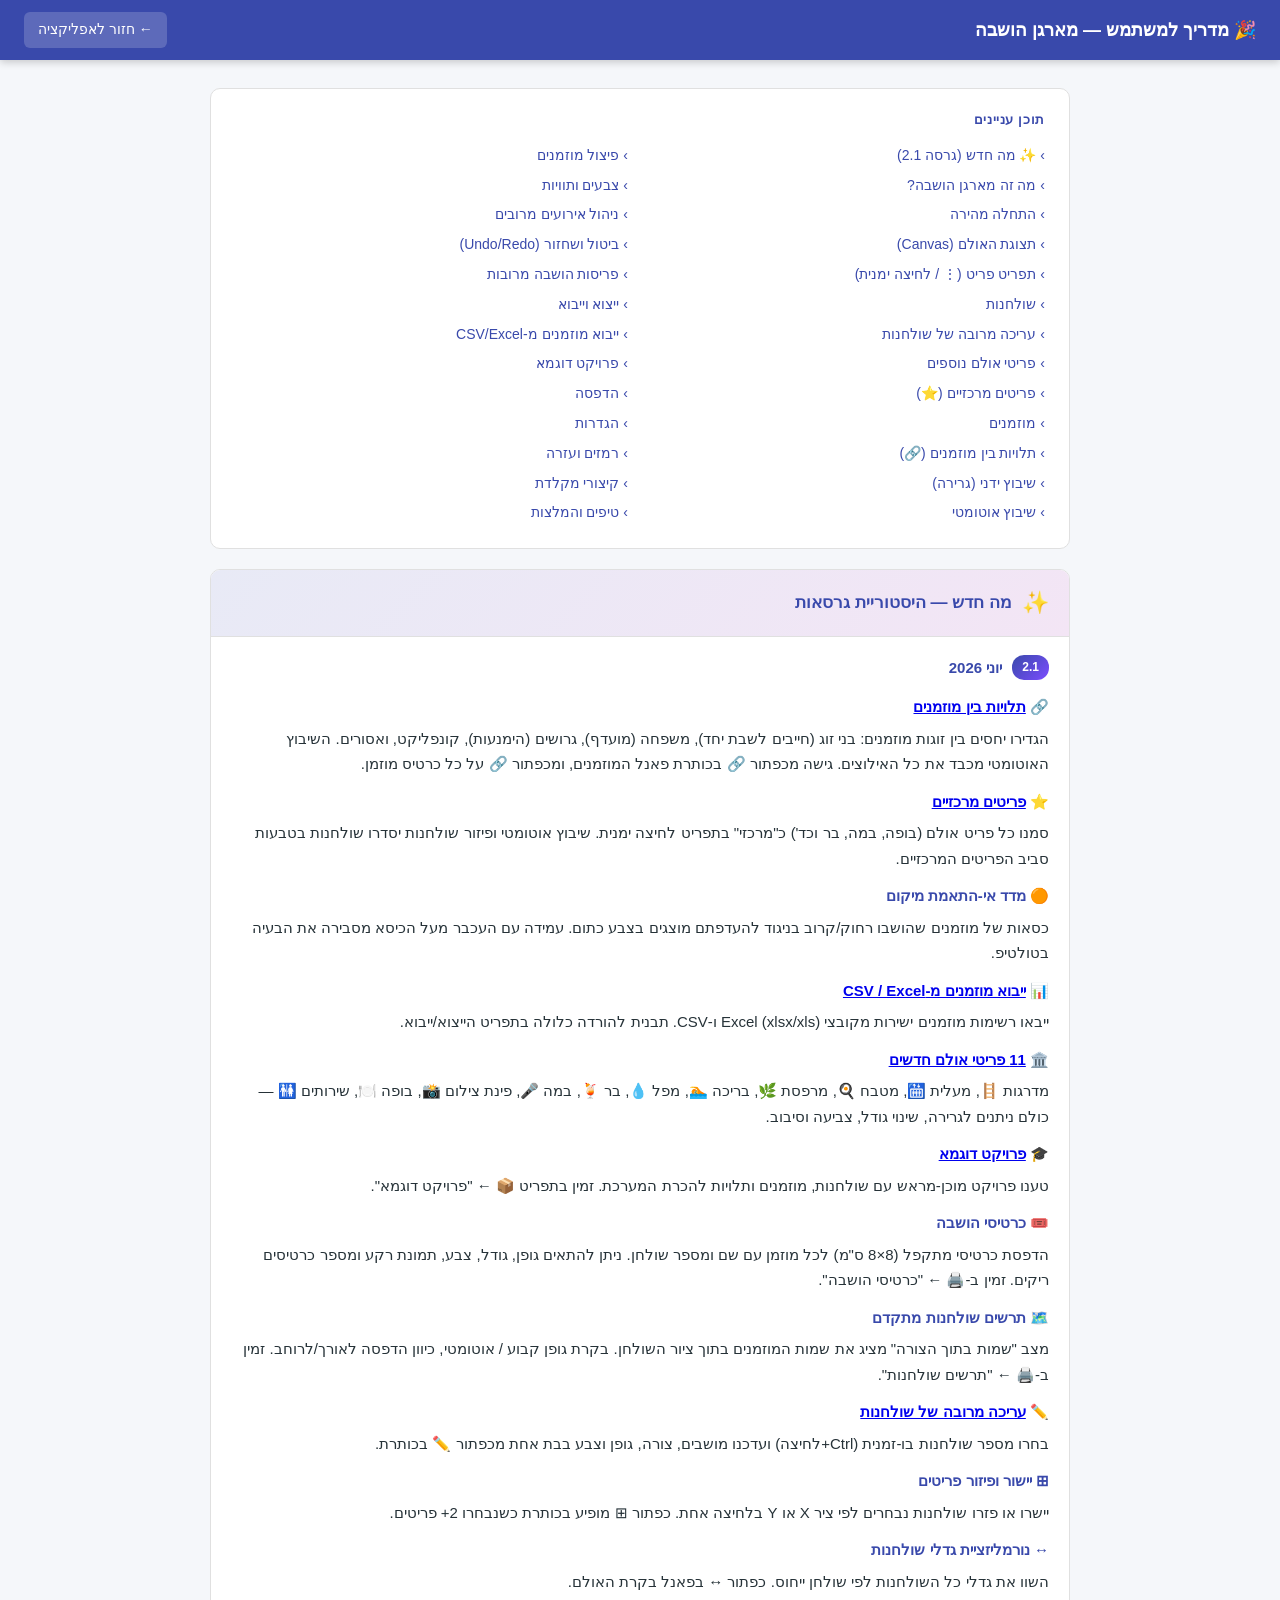
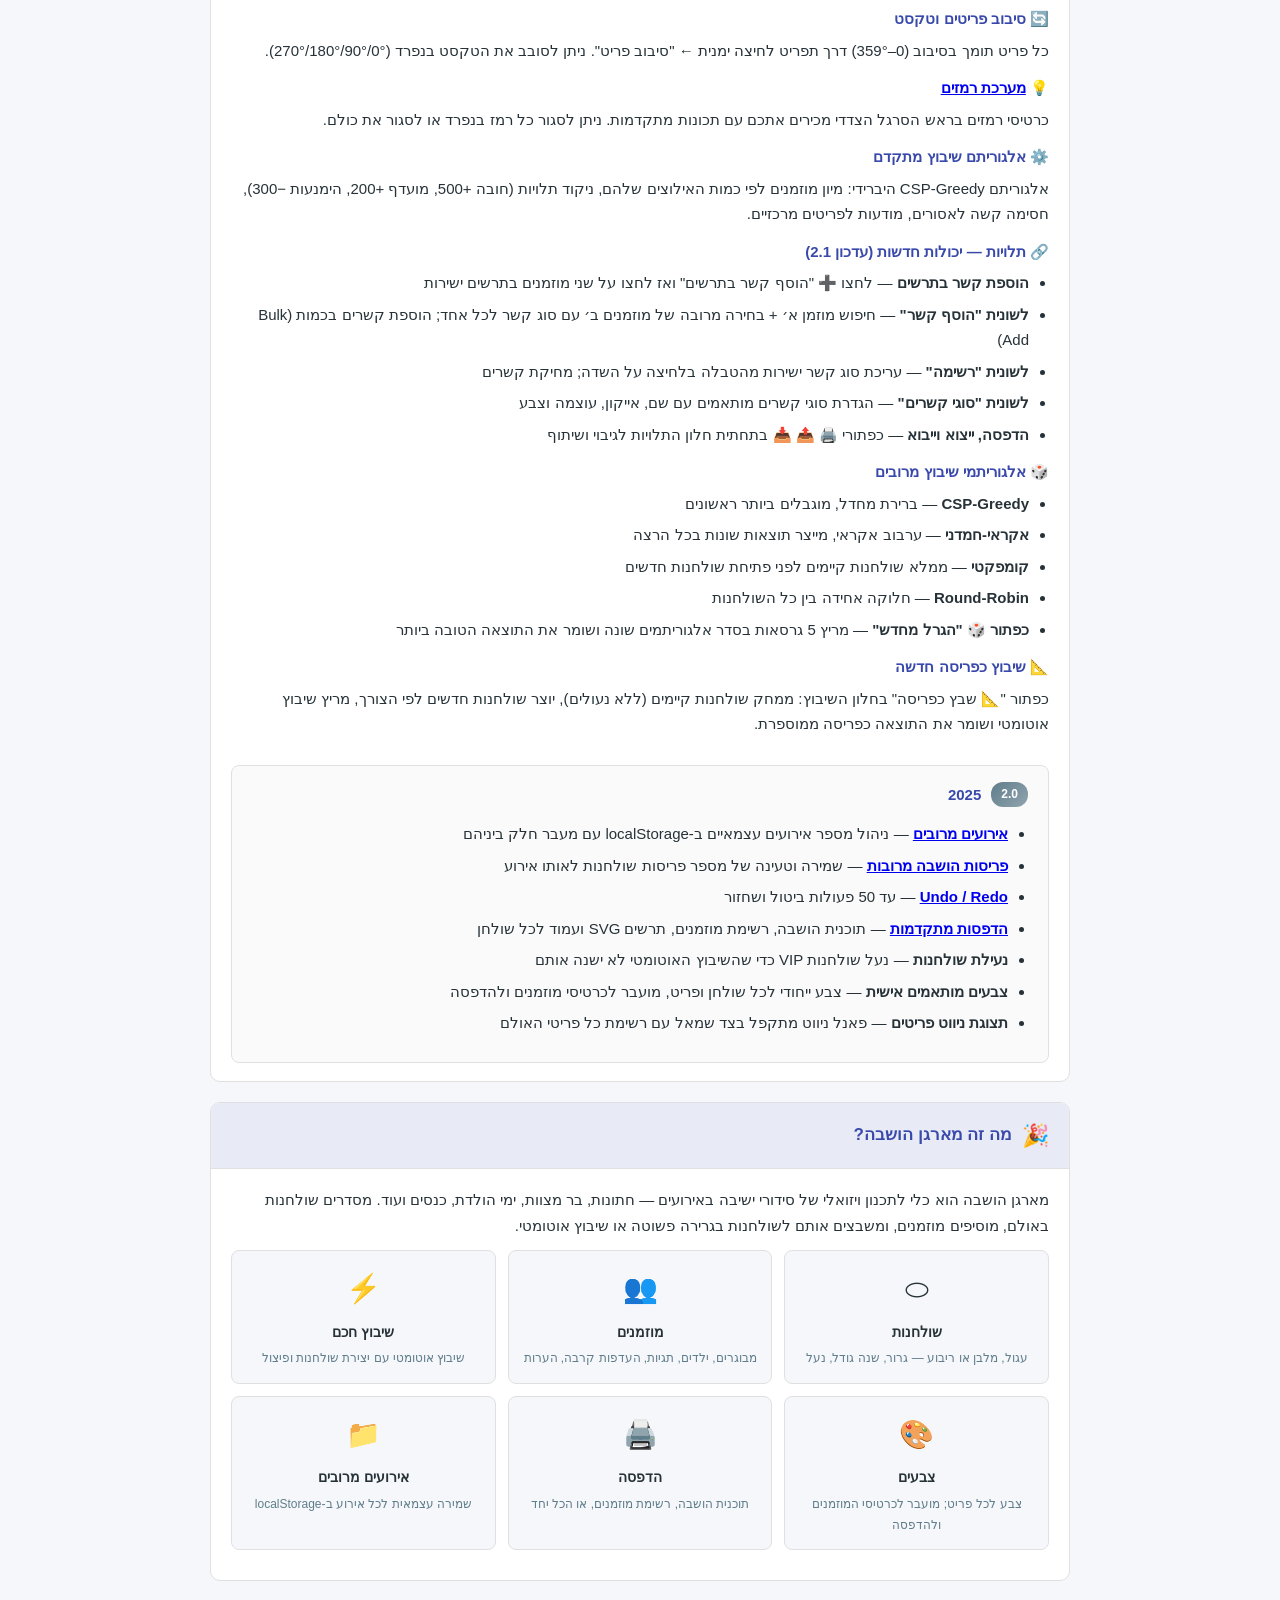
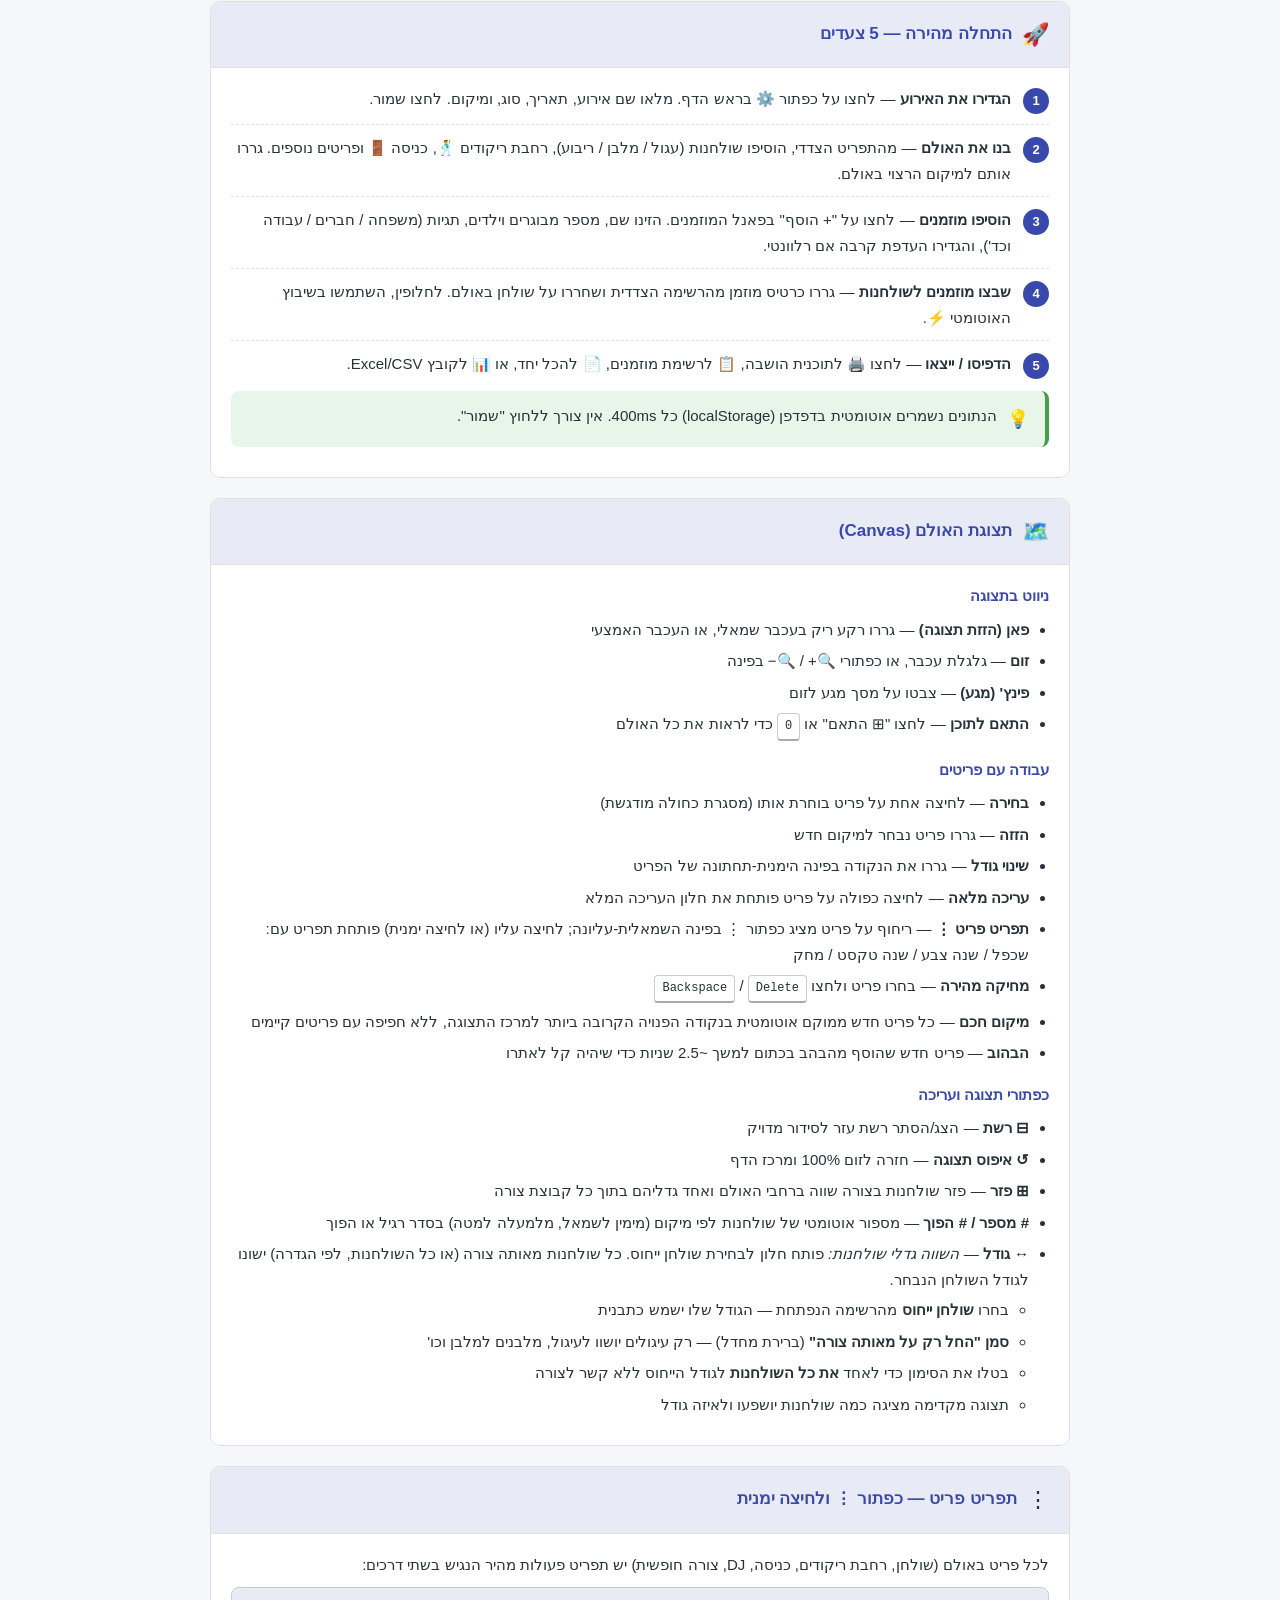
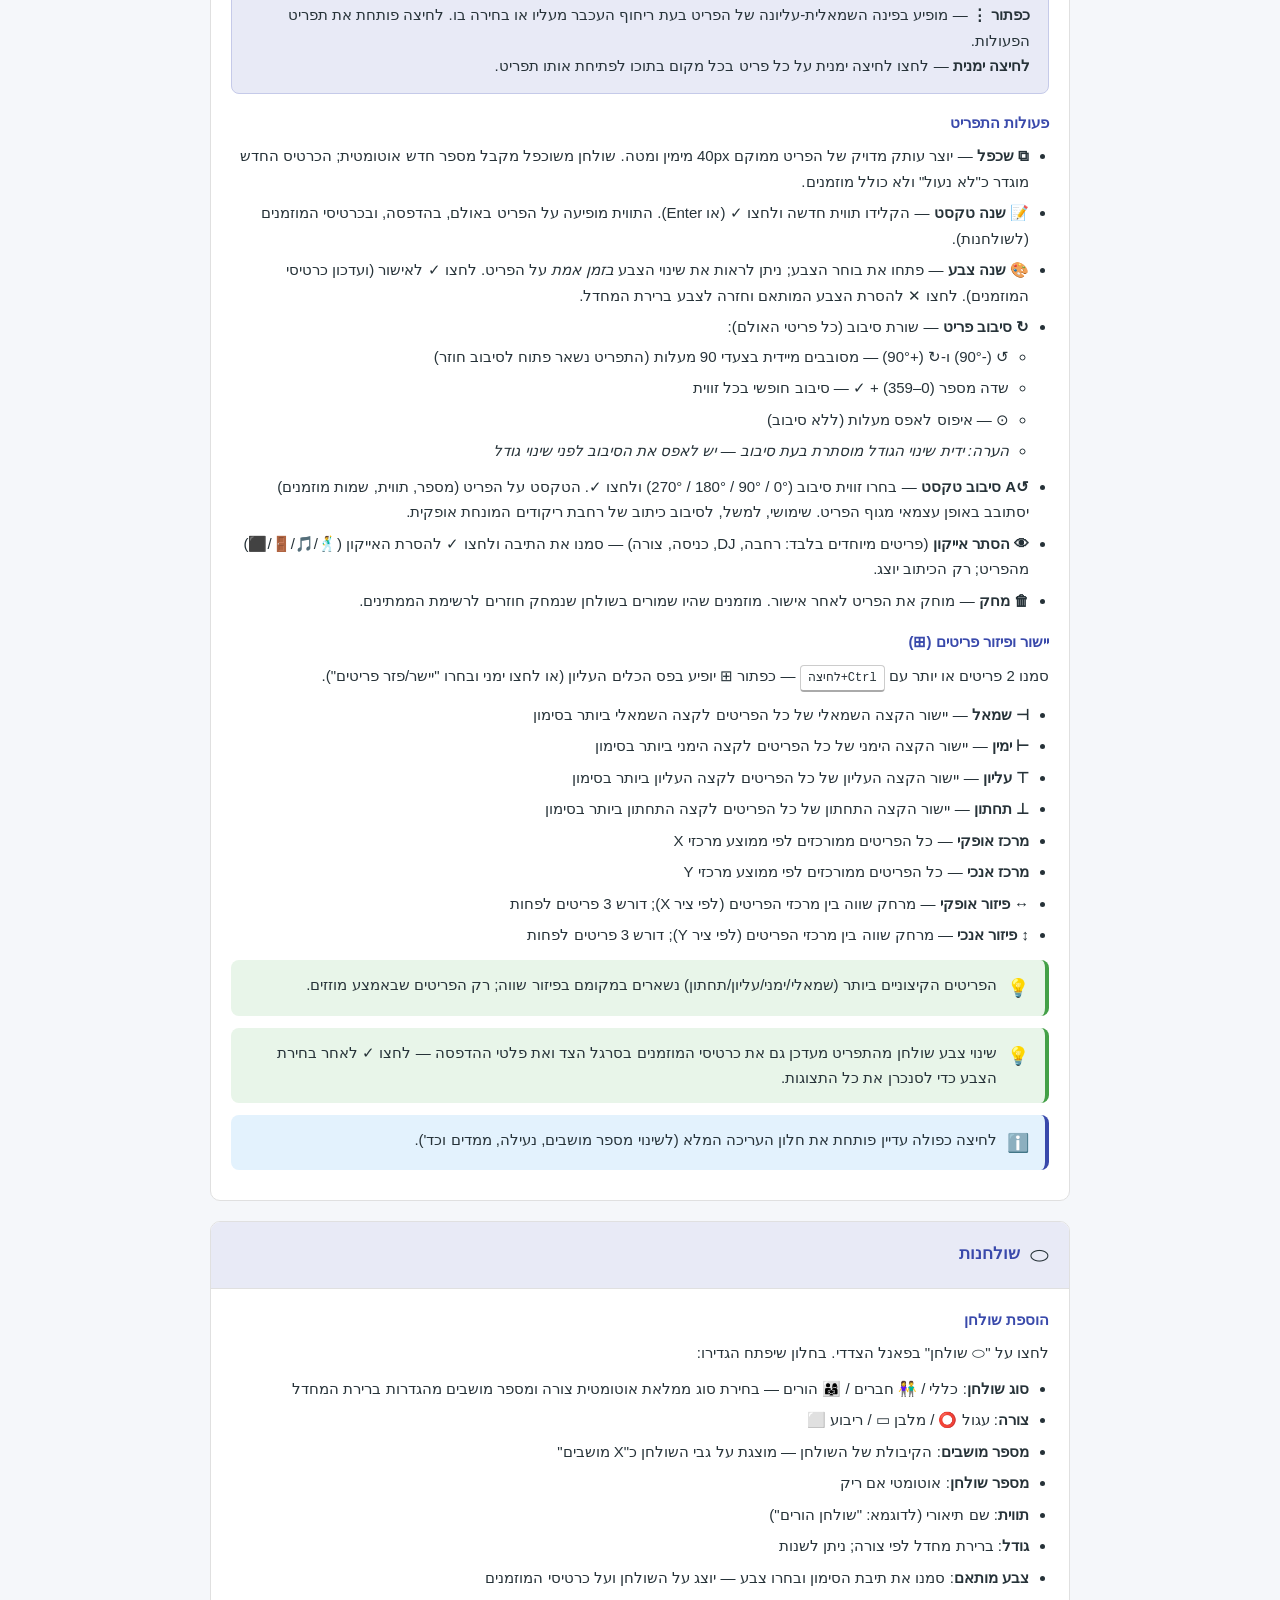
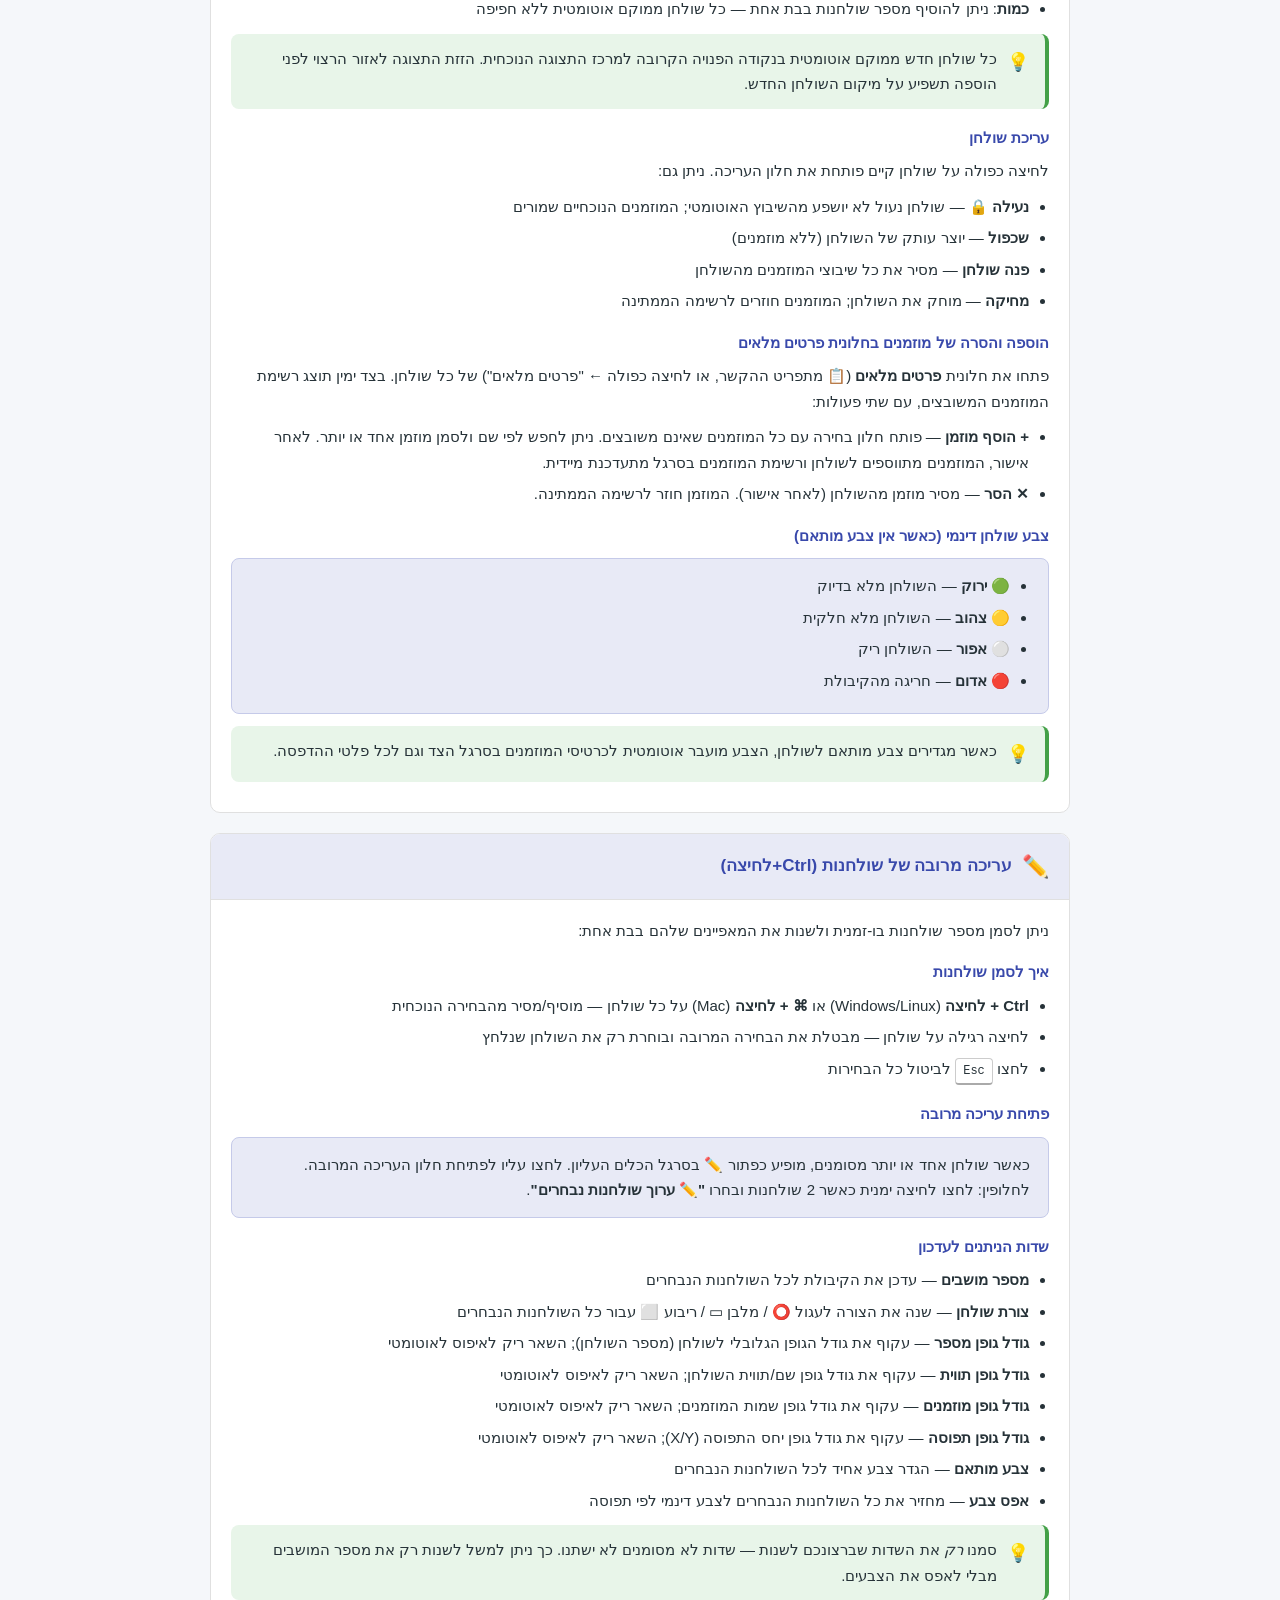
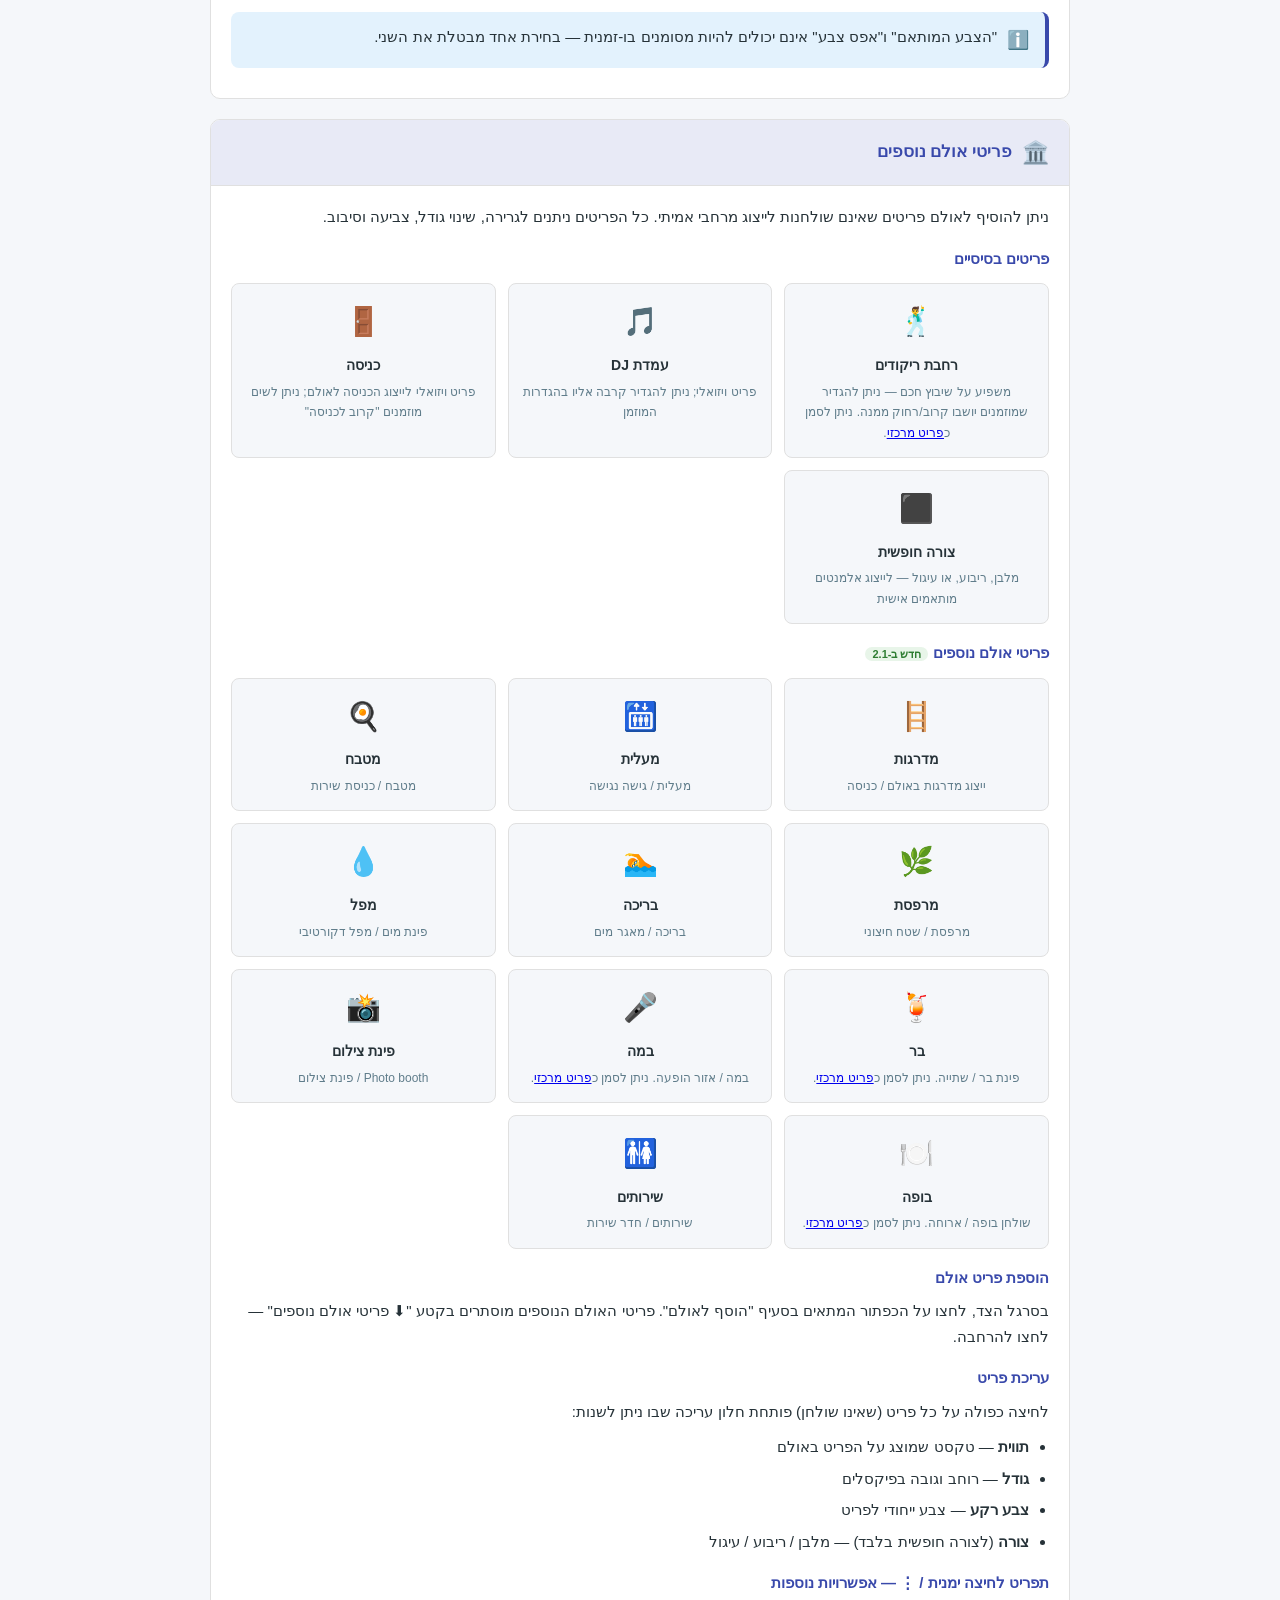
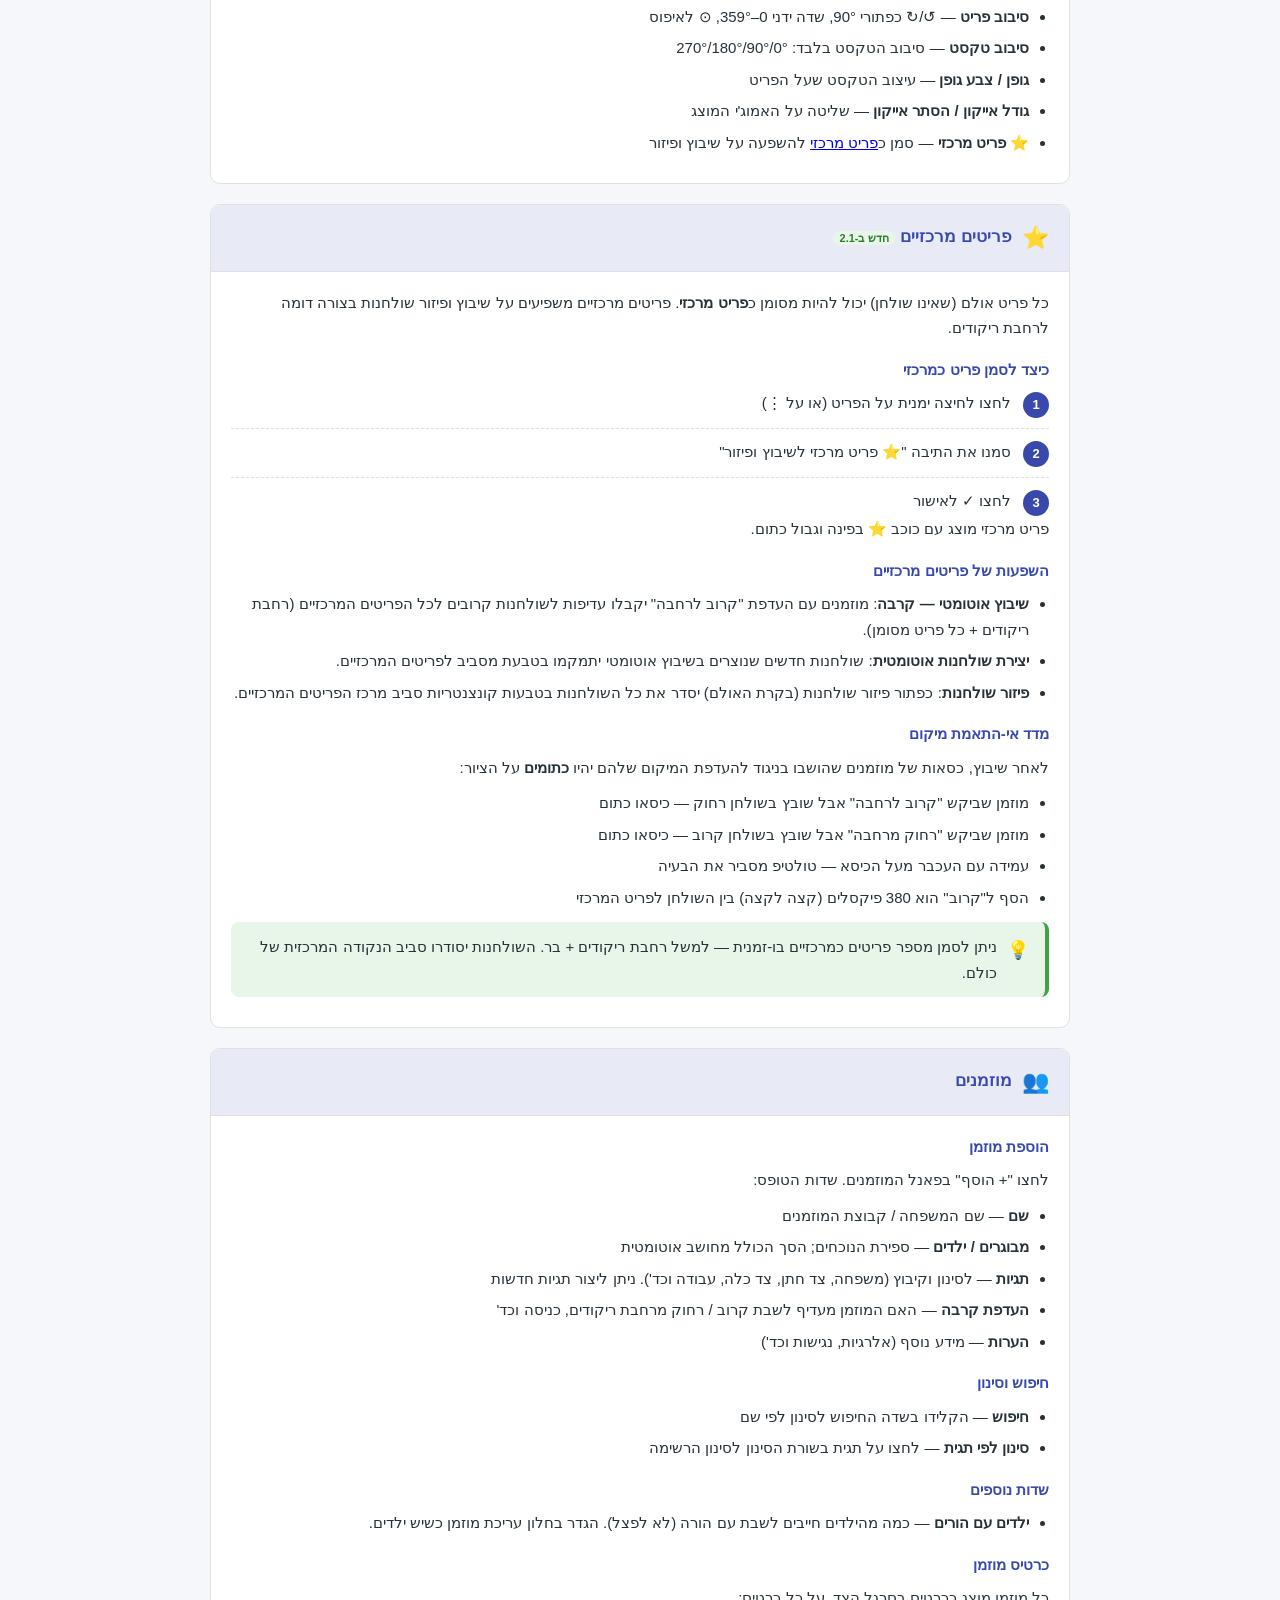
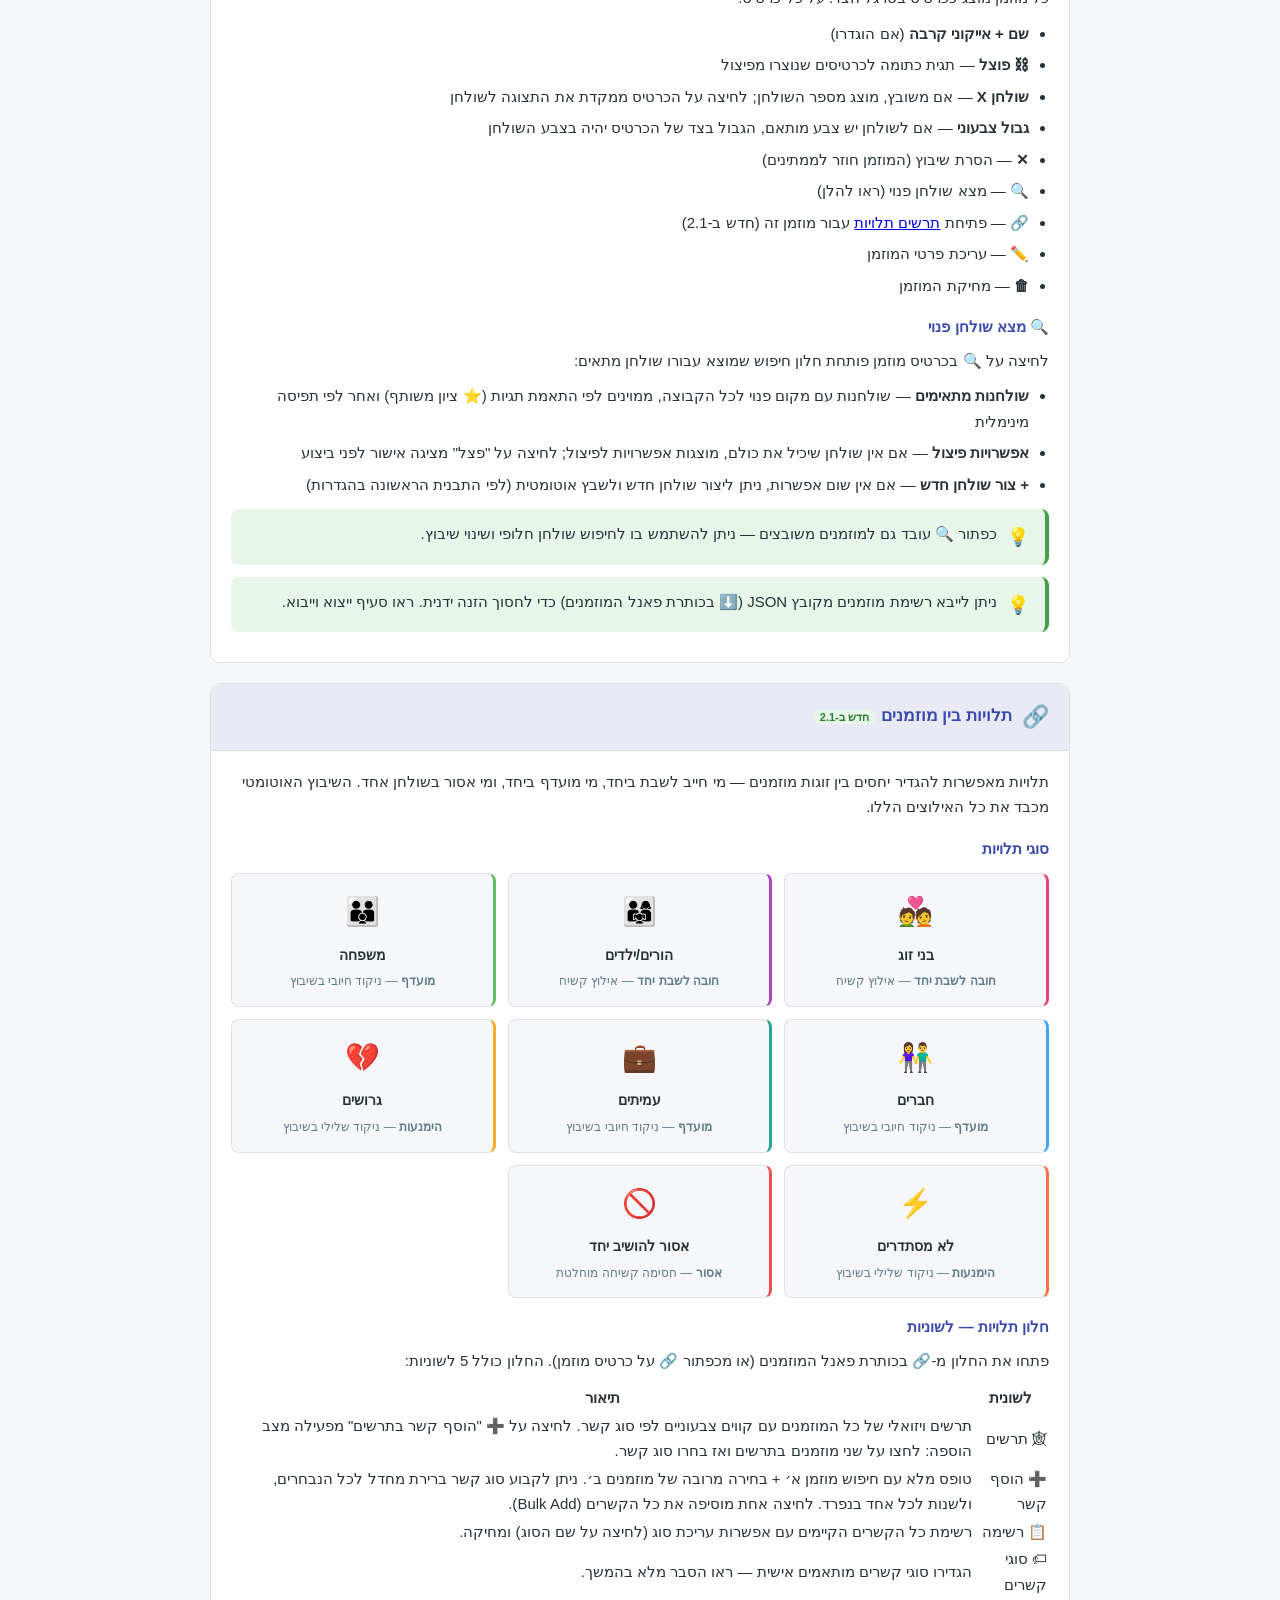
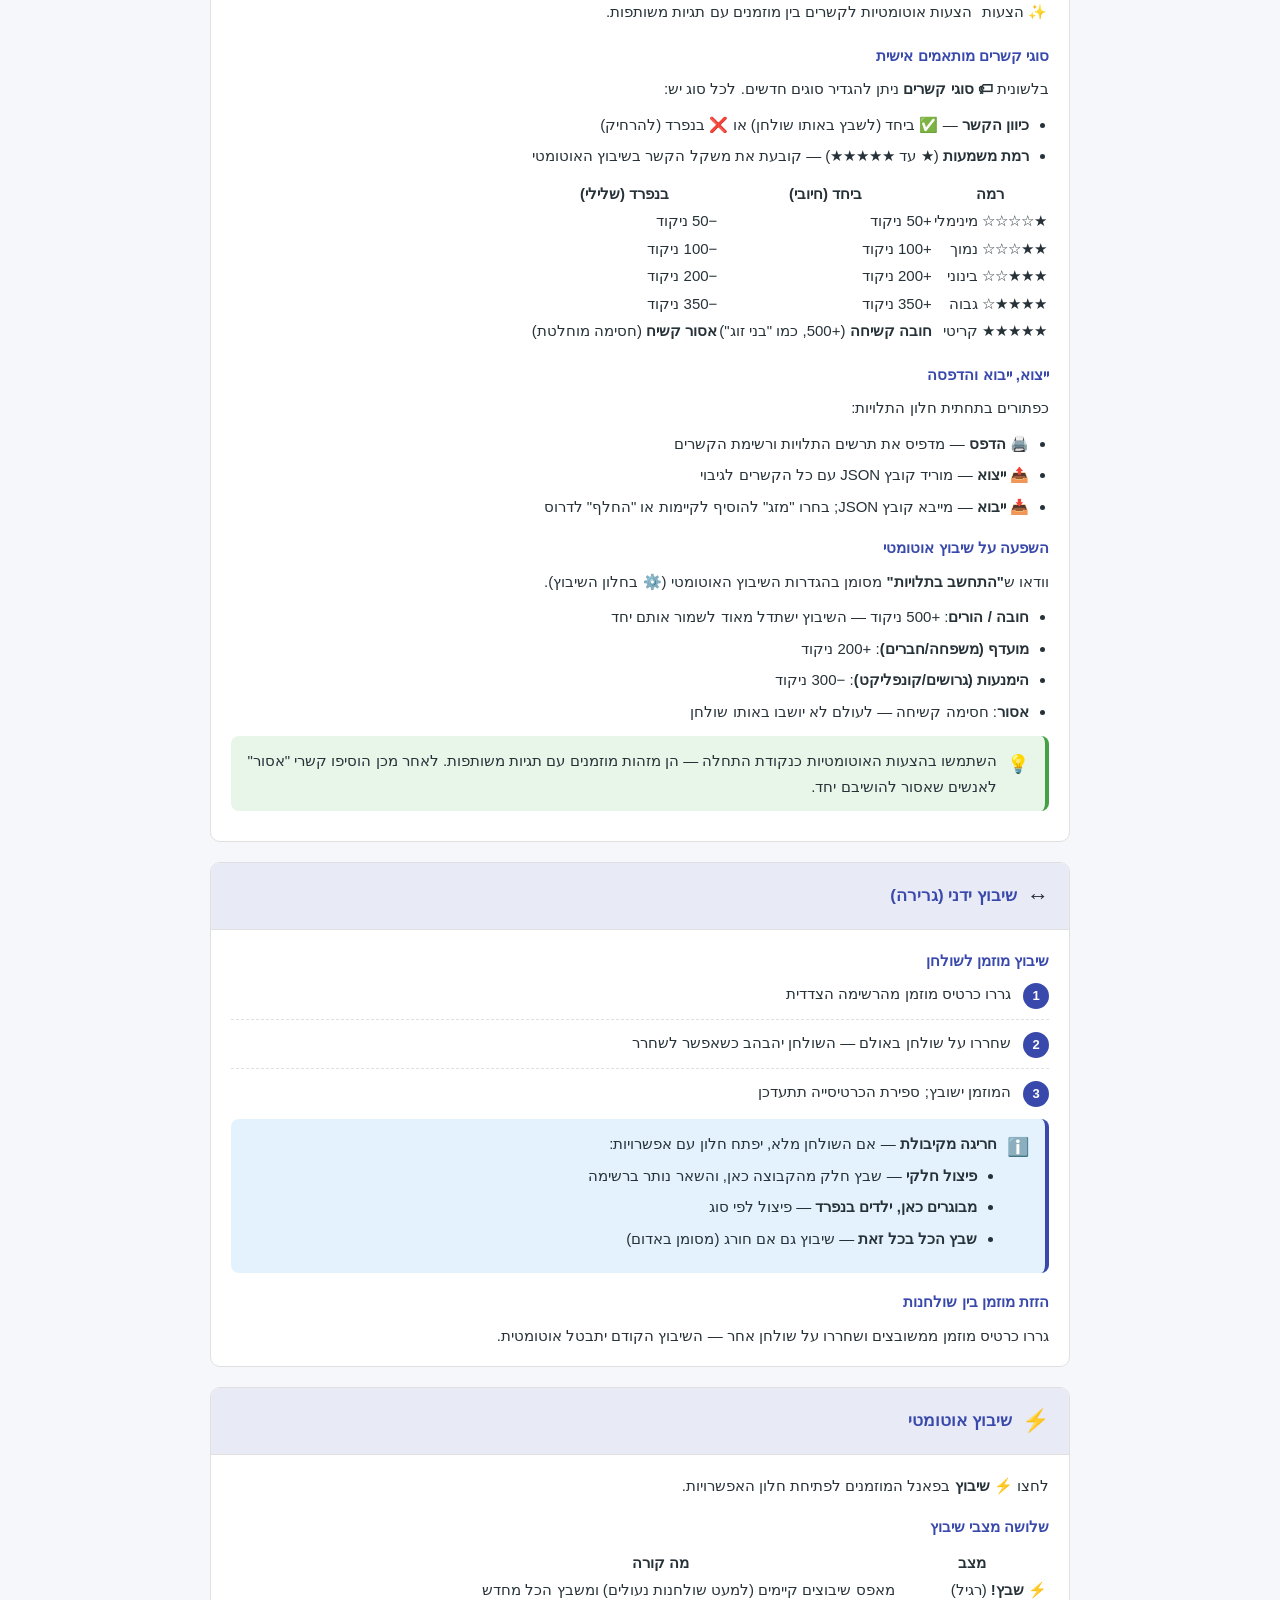
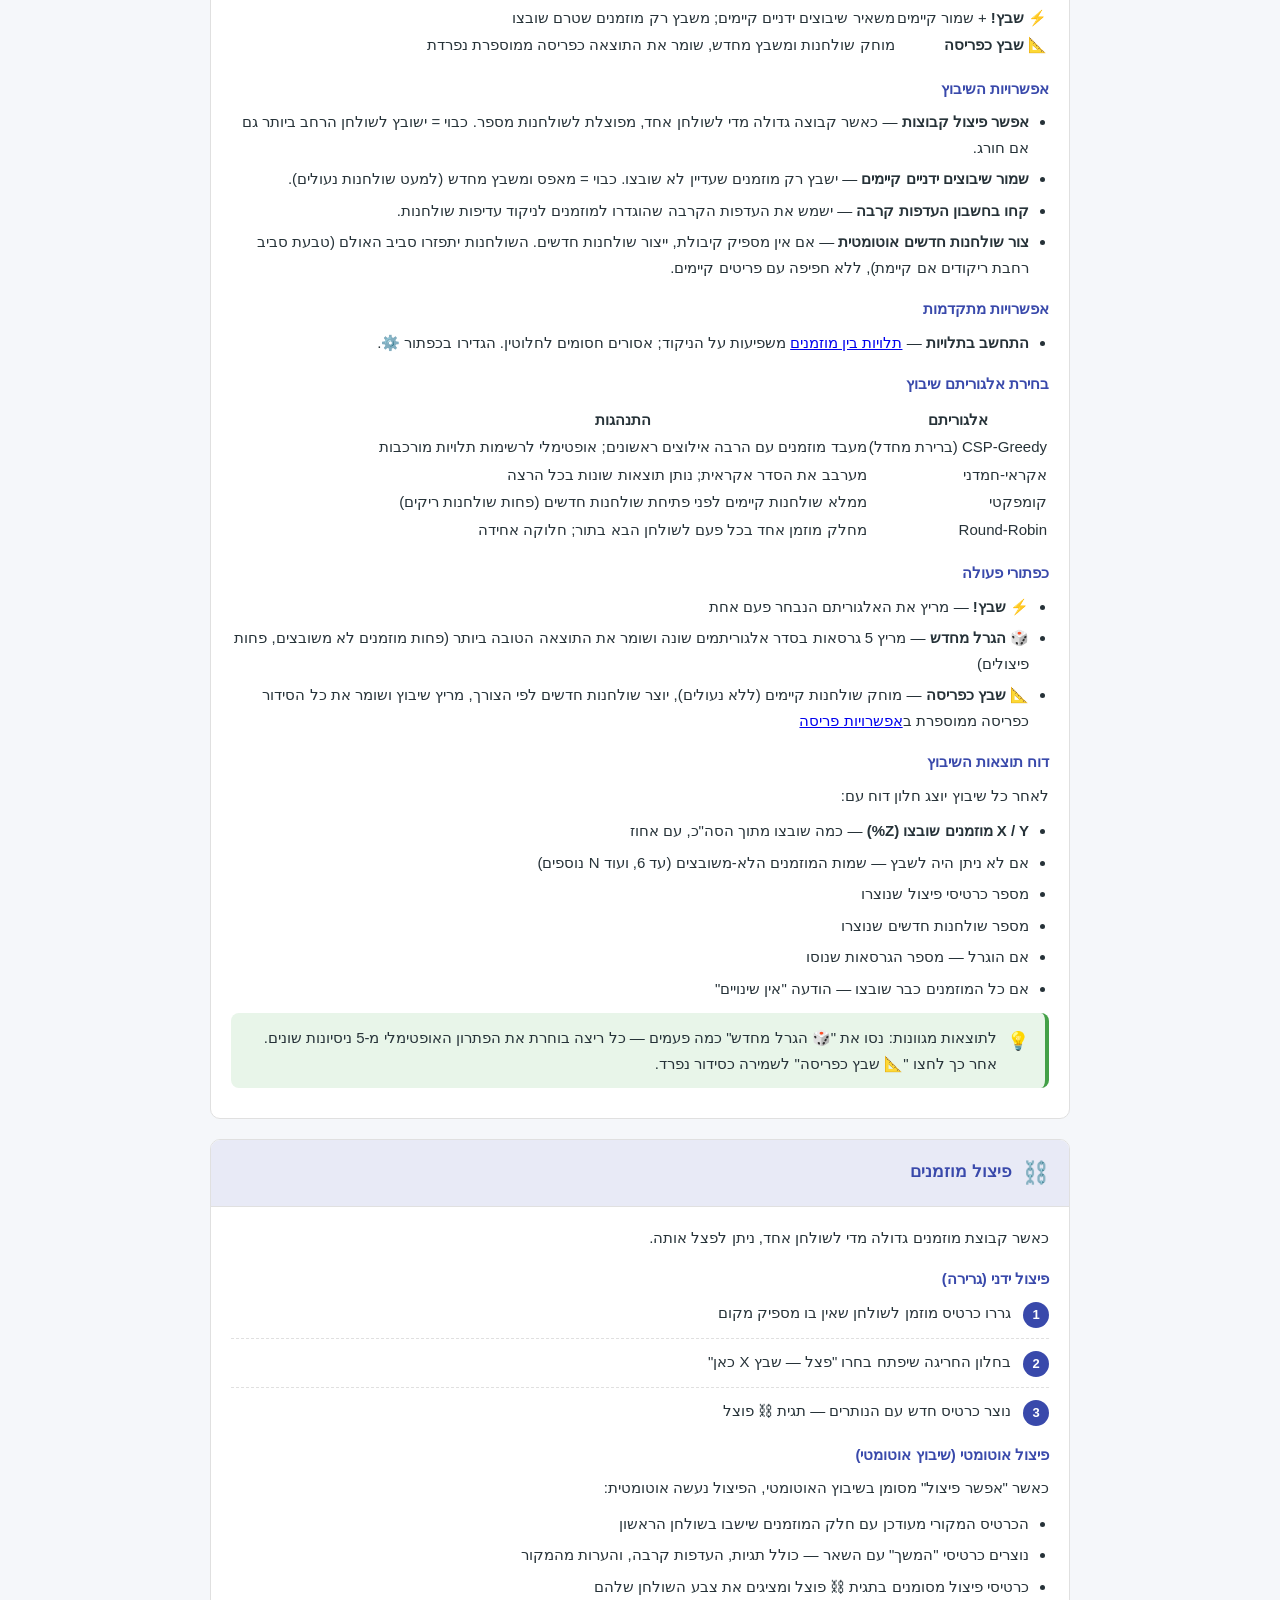
==== commit 46089056: "feat: auto-assign report, keep-existing UI, custom dep type significance+direction autoassign.js: - " ====
--- a/help.html
+++ b/help.html
@@ -986,8 +986,23 @@
       <tr><td>🕸 תרשים</td><td>תרשים ויזואלי של כל המוזמנים עם קווים צבעוניים לפי סוג קשר. לחיצה על ➕ "הוסף קשר בתרשים" מפעילה מצב הוספה: לחצו על שני מוזמנים בתרשים ואז בחרו סוג קשר.</td></tr>
       <tr><td>➕ הוסף קשר</td><td>טופס מלא עם חיפוש מוזמן א׳ + בחירה מרובה של מוזמנים ב׳. ניתן לקבוע סוג קשר ברירת מחדל לכל הנבחרים, ולשנות לכל אחד בנפרד. לחיצה אחת מוסיפה את כל הקשרים (Bulk Add).</td></tr>
       <tr><td>📋 רשימה</td><td>רשימת כל הקשרים הקיימים עם אפשרות עריכת סוג (לחיצה על שם הסוג) ומחיקה.</td></tr>
-      <tr><td>🏷 סוגי קשרים</td><td>הגדירו סוגי קשרים מותאמים אישית עם שם, אייקון, עוצמה (חובה/מועדף/הימנע/אסור) וצבע.</td></tr>
+      <tr><td>🏷 סוגי קשרים</td><td>הגדירו סוגי קשרים מותאמים אישית — ראו הסבר מלא בהמשך.</td></tr>
       <tr><td>✨ הצעות</td><td>הצעות אוטומטיות לקשרים בין מוזמנים עם תגיות משותפות.</td></tr>
+    </table>
+
+    <h3>סוגי קשרים מותאמים אישית</h3>
+    <p>בלשונית <strong>🏷 סוגי קשרים</strong> ניתן להגדיר סוגים חדשים. לכל סוג יש:</p>
+    <ul class="bullets">
+      <li><strong>כיוון הקשר</strong> — ✅ ביחד (לשבץ באותו שולחן) או ❌ בנפרד (להרחיק)</li>
+      <li><strong>רמת משמעות</strong> (★ עד ★★★★★) — קובעת את משקל הקשר בשיבוץ האוטומטי</li>
+    </ul>
+    <table class="props-table" style="margin-bottom:16px">
+      <tr><th>רמה</th><th>ביחד (חיובי)</th><th>בנפרד (שלילי)</th></tr>
+      <tr><td>★☆☆☆☆ מינימלי</td><td>+50 ניקוד</td><td>−50 ניקוד</td></tr>
+      <tr><td>★★☆☆☆ נמוך</td><td>+100 ניקוד</td><td>−100 ניקוד</td></tr>
+      <tr><td>★★★☆☆ בינוני</td><td>+200 ניקוד</td><td>−200 ניקוד</td></tr>
+      <tr><td>★★★★☆ גבוה</td><td>+350 ניקוד</td><td>−350 ניקוד</td></tr>
+      <tr><td>★★★★★ קריטי</td><td><strong>חובה קשיחה</strong> (+500, כמו "בני זוג")</td><td><strong>אסור קשיח</strong> (חסימה מוחלטת)</td></tr>
     </table>
 
     <h3>ייצוא, ייבוא והדפסה</h3>
@@ -1054,10 +1069,18 @@
   <div class="section-body">
     <p>לחצו <strong>⚡ שיבוץ</strong> בפאנל המוזמנים לפתיחת חלון האפשרויות.</p>
 
+    <h3>שלושה מצבי שיבוץ</h3>
+    <table class="props-table" style="margin-bottom:16px">
+      <tr><th>מצב</th><th>מה קורה</th></tr>
+      <tr><td><strong>⚡ שבץ!</strong> (רגיל)</td><td>מאפס שיבוצים קיימים (למעט שולחנות נעולים) ומשבץ הכל מחדש</td></tr>
+      <tr><td><strong>⚡ שבץ!</strong> + שמור קיימים</td><td>משאיר שיבוצים ידניים קיימים; משבץ רק מוזמנים שטרם שובצו</td></tr>
+      <tr><td><strong>📐 שבץ כפריסה</strong></td><td>מוחק שולחנות ומשבץ מחדש, שומר את התוצאה כפריסה ממוספרת נפרדת</td></tr>
+    </table>
+
     <h3>אפשרויות השיבוץ</h3>
     <ul class="bullets">
       <li><strong>אפשר פיצול קבוצות</strong> — כאשר קבוצה גדולה מדי לשולחן אחד, מפוצלת לשולחנות מספר. כבוי = ישובץ לשולחן הרחב ביותר גם אם חורג.</li>
-      <li><strong>שמור שיבוצים קיימים</strong> — ישבץ רק מוזמנים שעדיין לא שובצו. כבוי = מאפס ומשבץ מחדש (למעט שולחנות נעולים).</li>
+      <li><strong>שמור שיבוצים ידניים קיימים</strong> — ישבץ רק מוזמנים שעדיין לא שובצו. כבוי = מאפס ומשבץ מחדש (למעט שולחנות נעולים).</li>
       <li><strong>קחו בחשבון העדפות קרבה</strong> — ישמש את העדפות הקרבה שהוגדרו למוזמנים לניקוד עדיפות שולחנות.</li>
       <li><strong>צור שולחנות חדשים אוטומטית</strong> — אם אין מספיק קיבולת, ייצור שולחנות חדשים. השולחנות יתפזרו סביב האולם (טבעת סביב רחבת ריקודים אם קיימת), ללא חפיפה עם פריטים קיימים.</li>
     </ul>
@@ -1083,14 +1106,15 @@
       <li><strong>📐 שבץ כפריסה</strong> — מוחק שולחנות קיימים (ללא נעולים), יוצר שולחנות חדשים לפי הצורך, מריץ שיבוץ ושומר את כל הסידור כפריסה ממוספרת ב<a href="#layouts">אפשרויות פריסה</a></li>
     </ul>
 
-    <h3>תוצאה</h3>
-    <p>לאחר השיבוץ יוצג חלון סיכום עם:</p>
-    <ul class="bullets">
-      <li>מספר מוזמנים שישובצו בהצלחה</li>
-      <li>מספר מוזמנים שלא ניתן היה לשבץ (אם יש)</li>
+    <h3>דוח תוצאות השיבוץ</h3>
+    <p>לאחר כל שיבוץ יוצג חלון דוח עם:</p>
+    <ul class="bullets">
+      <li><strong>X / Y מוזמנים שובצו (Z%)</strong> — כמה שובצו מתוך הסה"כ, עם אחוז</li>
+      <li>אם לא ניתן היה לשבץ — שמות המוזמנים הלא-משובצים (עד 6, ועוד N נוספים)</li>
       <li>מספר כרטיסי פיצול שנוצרו</li>
-      <li>מספר שולחנות חדשים שנוצרו (אם נבחרה האפשרות)</li>
+      <li>מספר שולחנות חדשים שנוצרו</li>
       <li>אם הוגרל — מספר הגרסאות שנוסו</li>
+      <li>אם כל המוזמנים כבר שובצו — הודעה "אין שינויים"</li>
     </ul>
 
     <div class="tip">
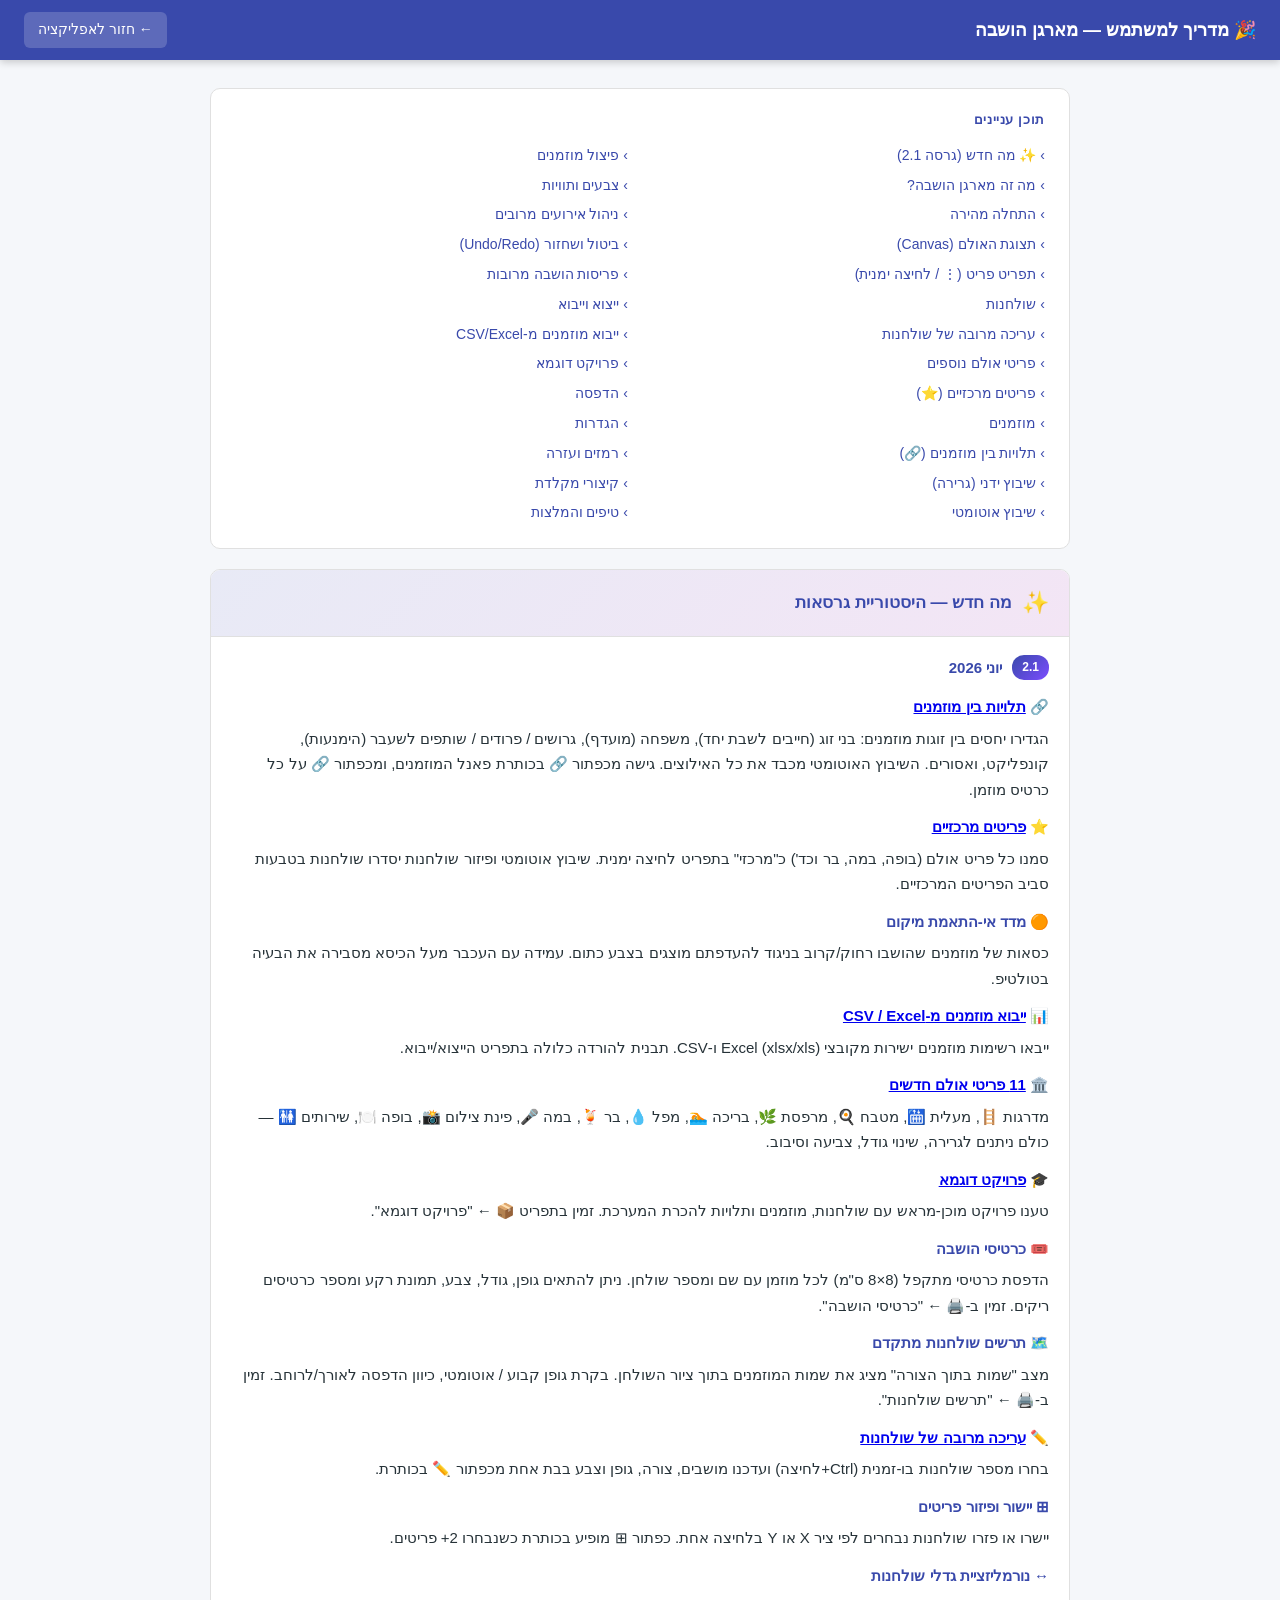
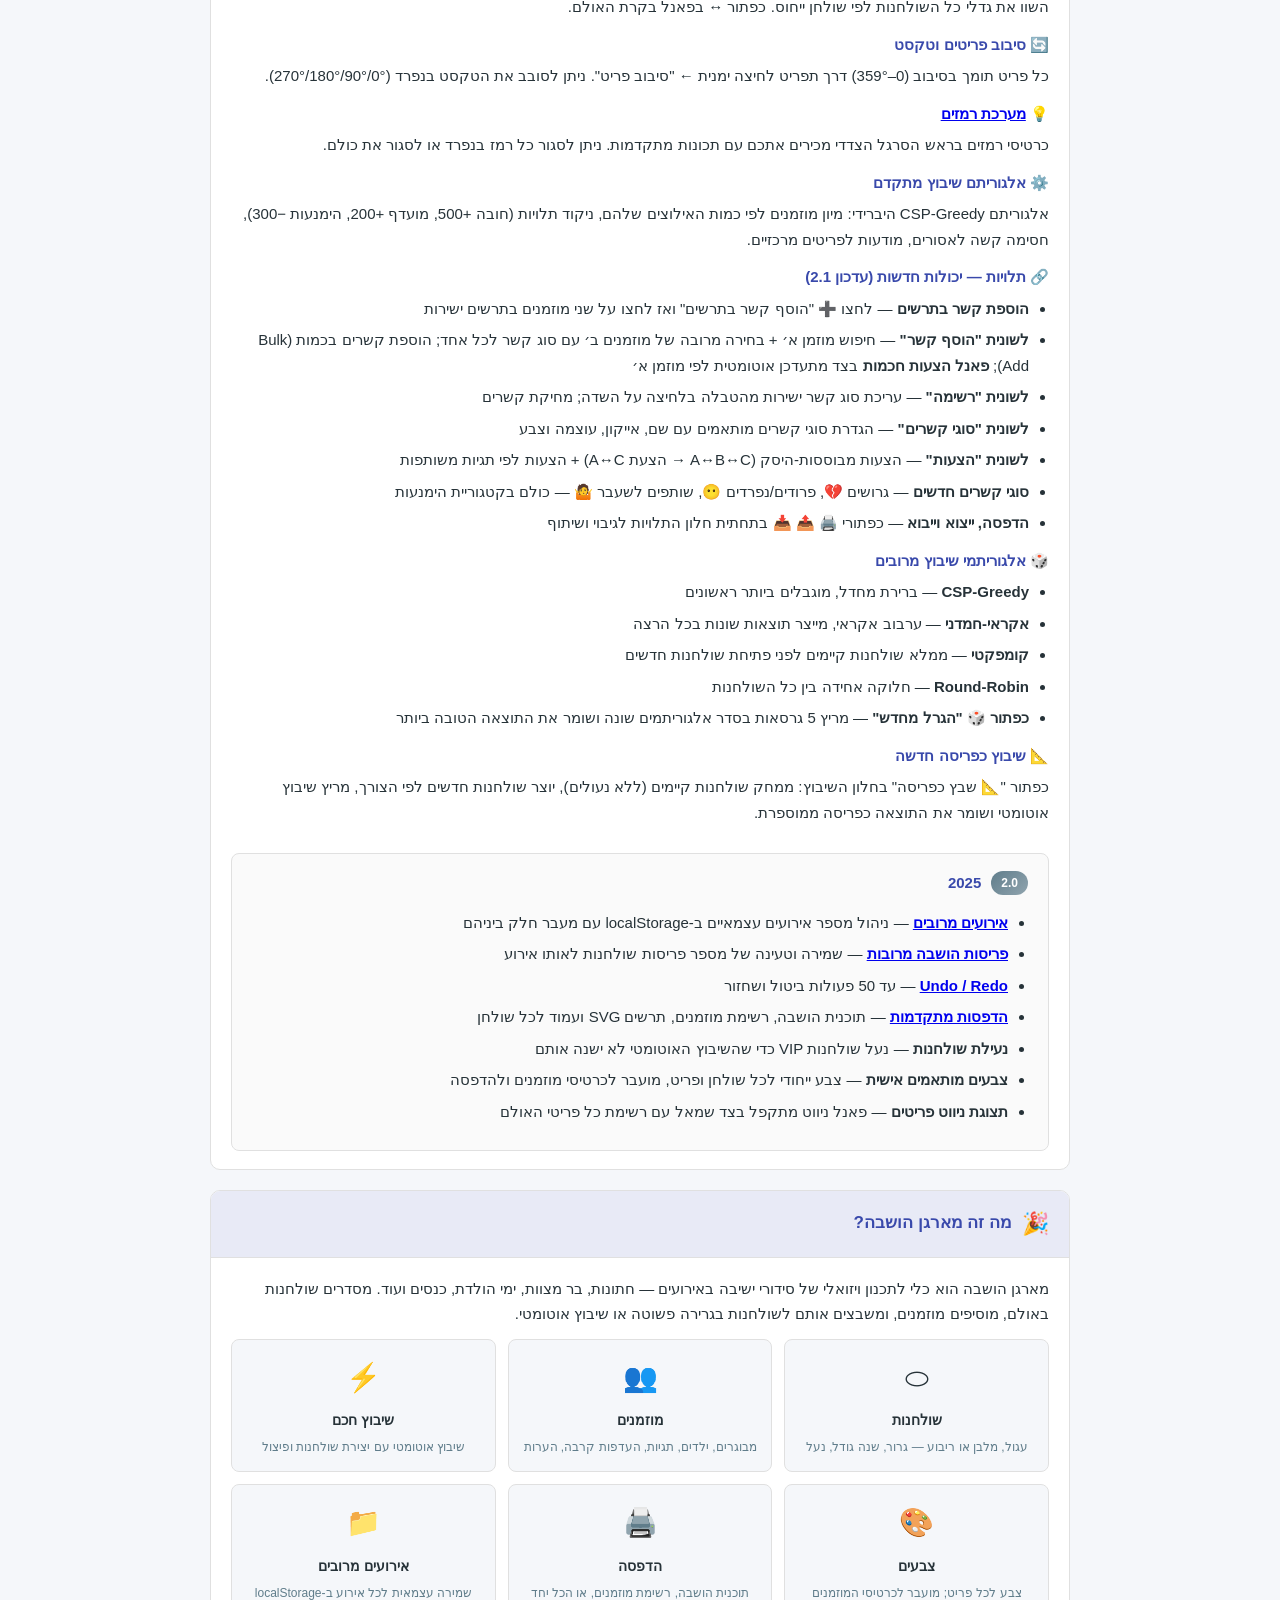
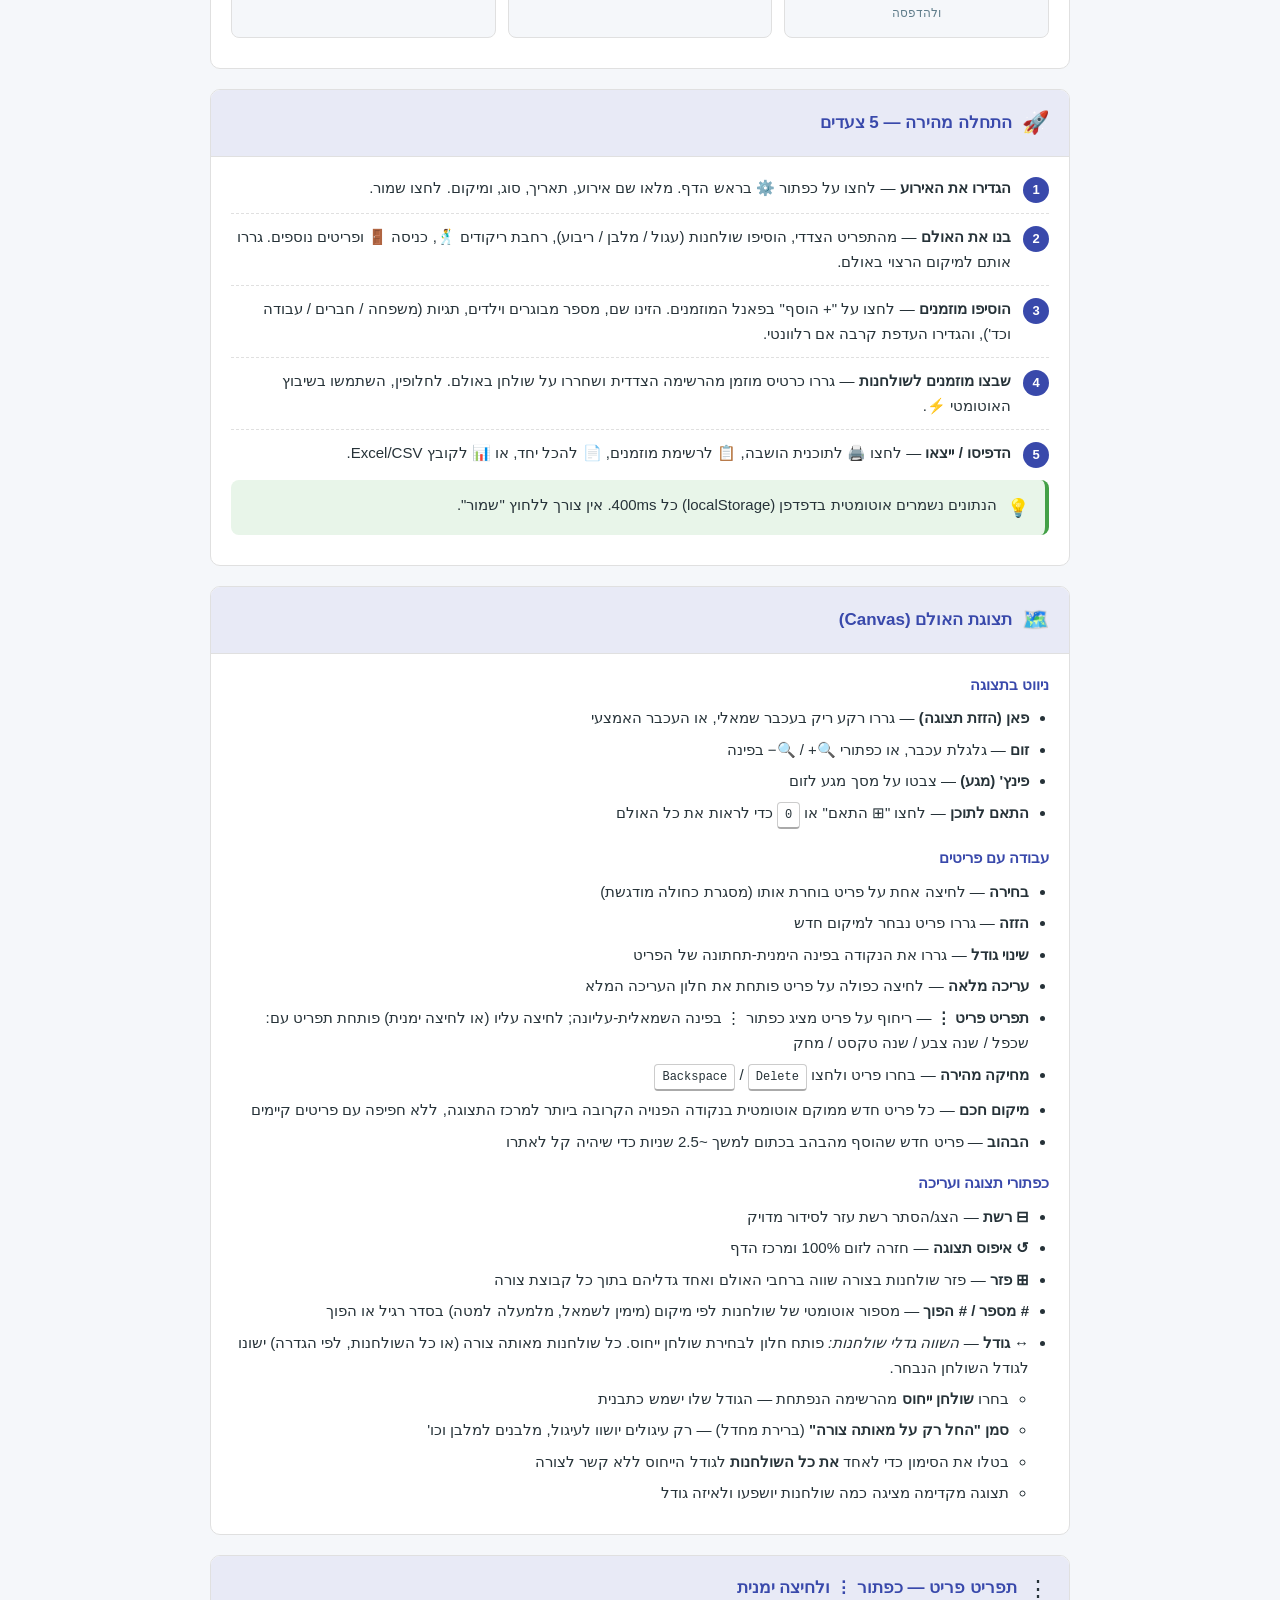
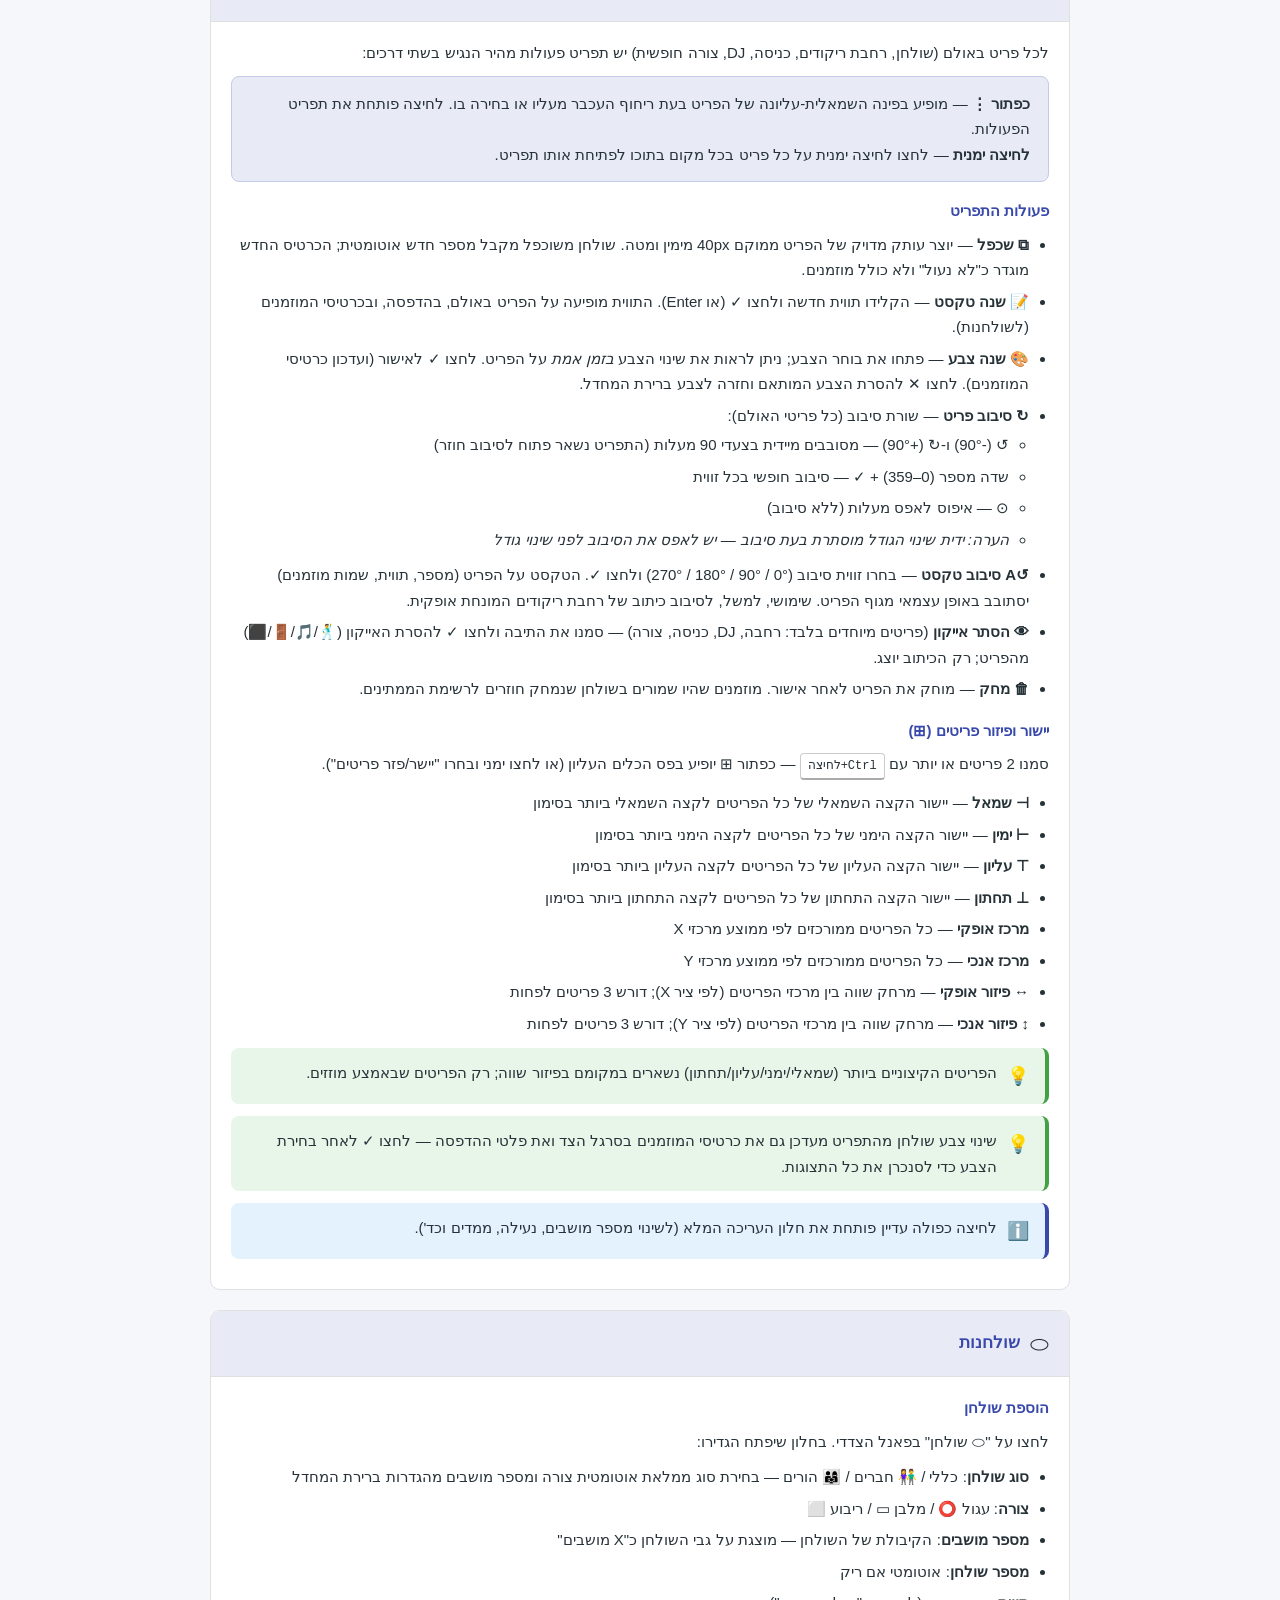
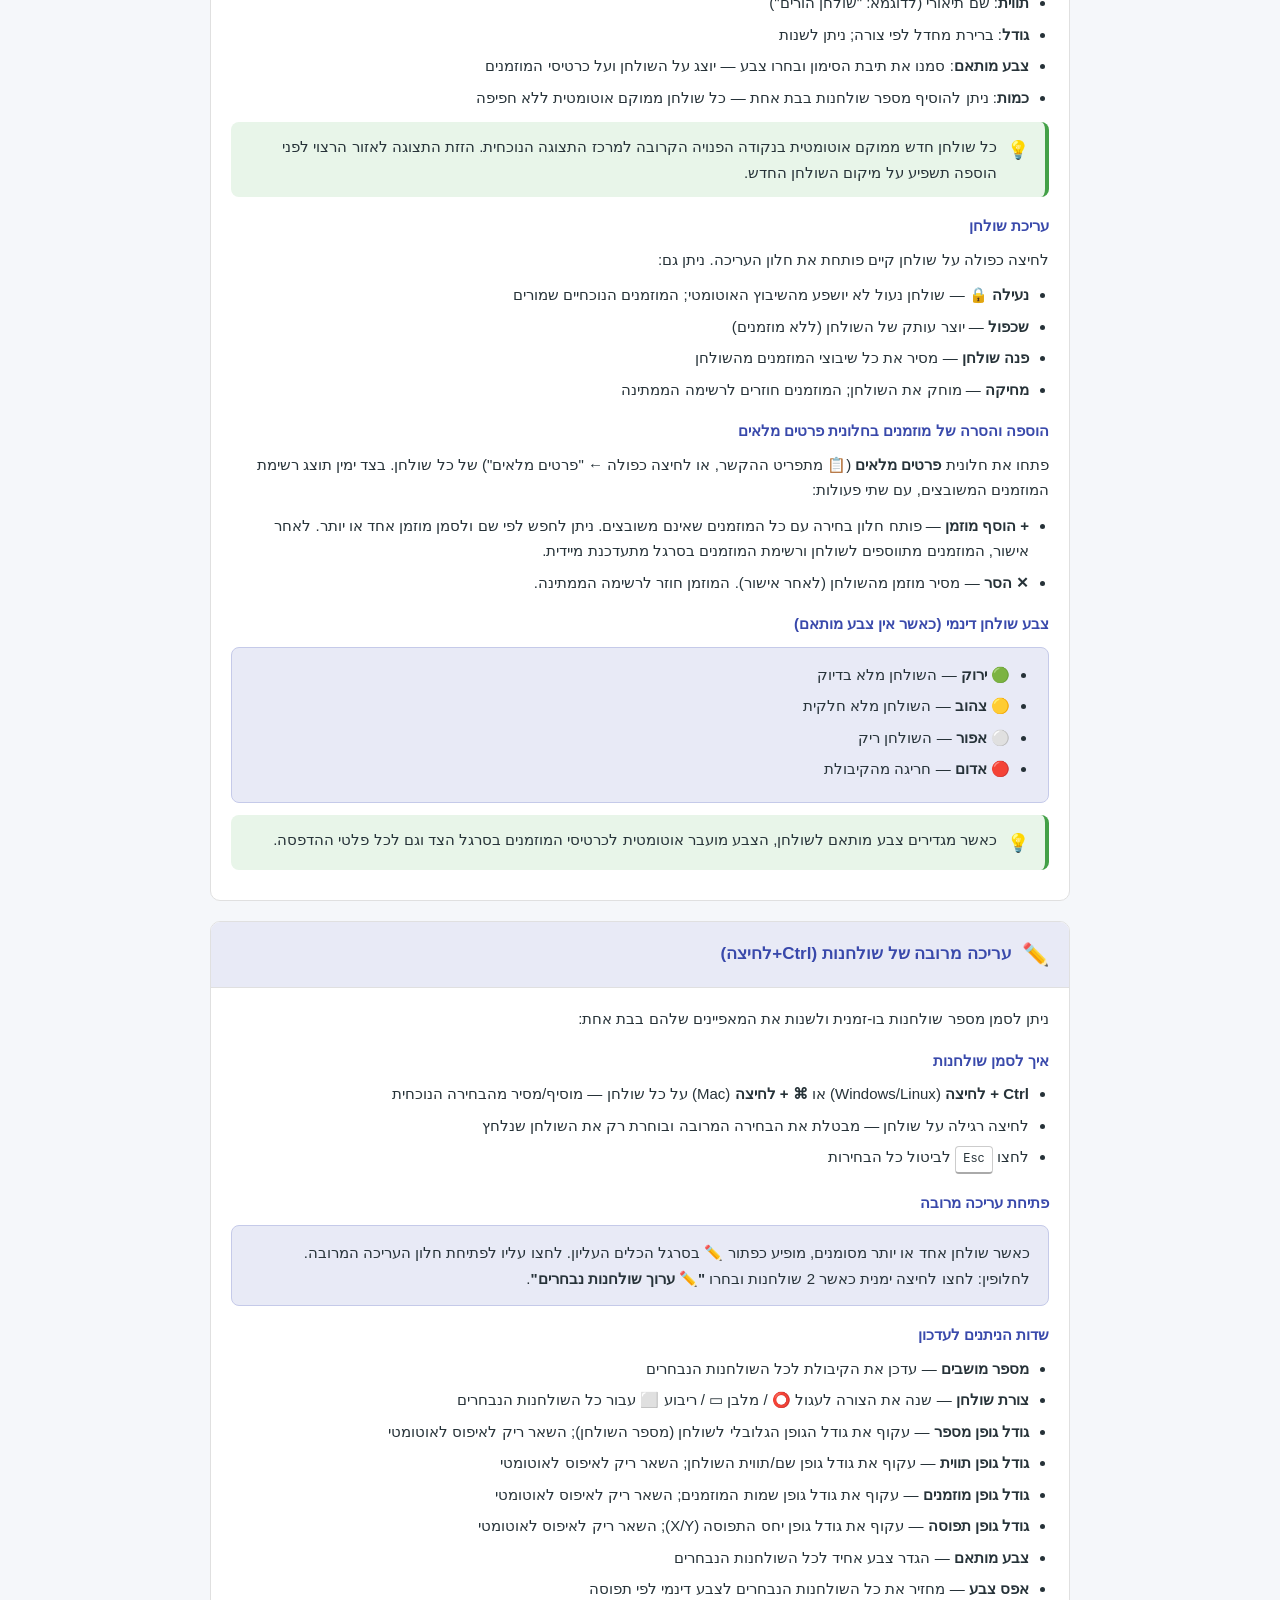
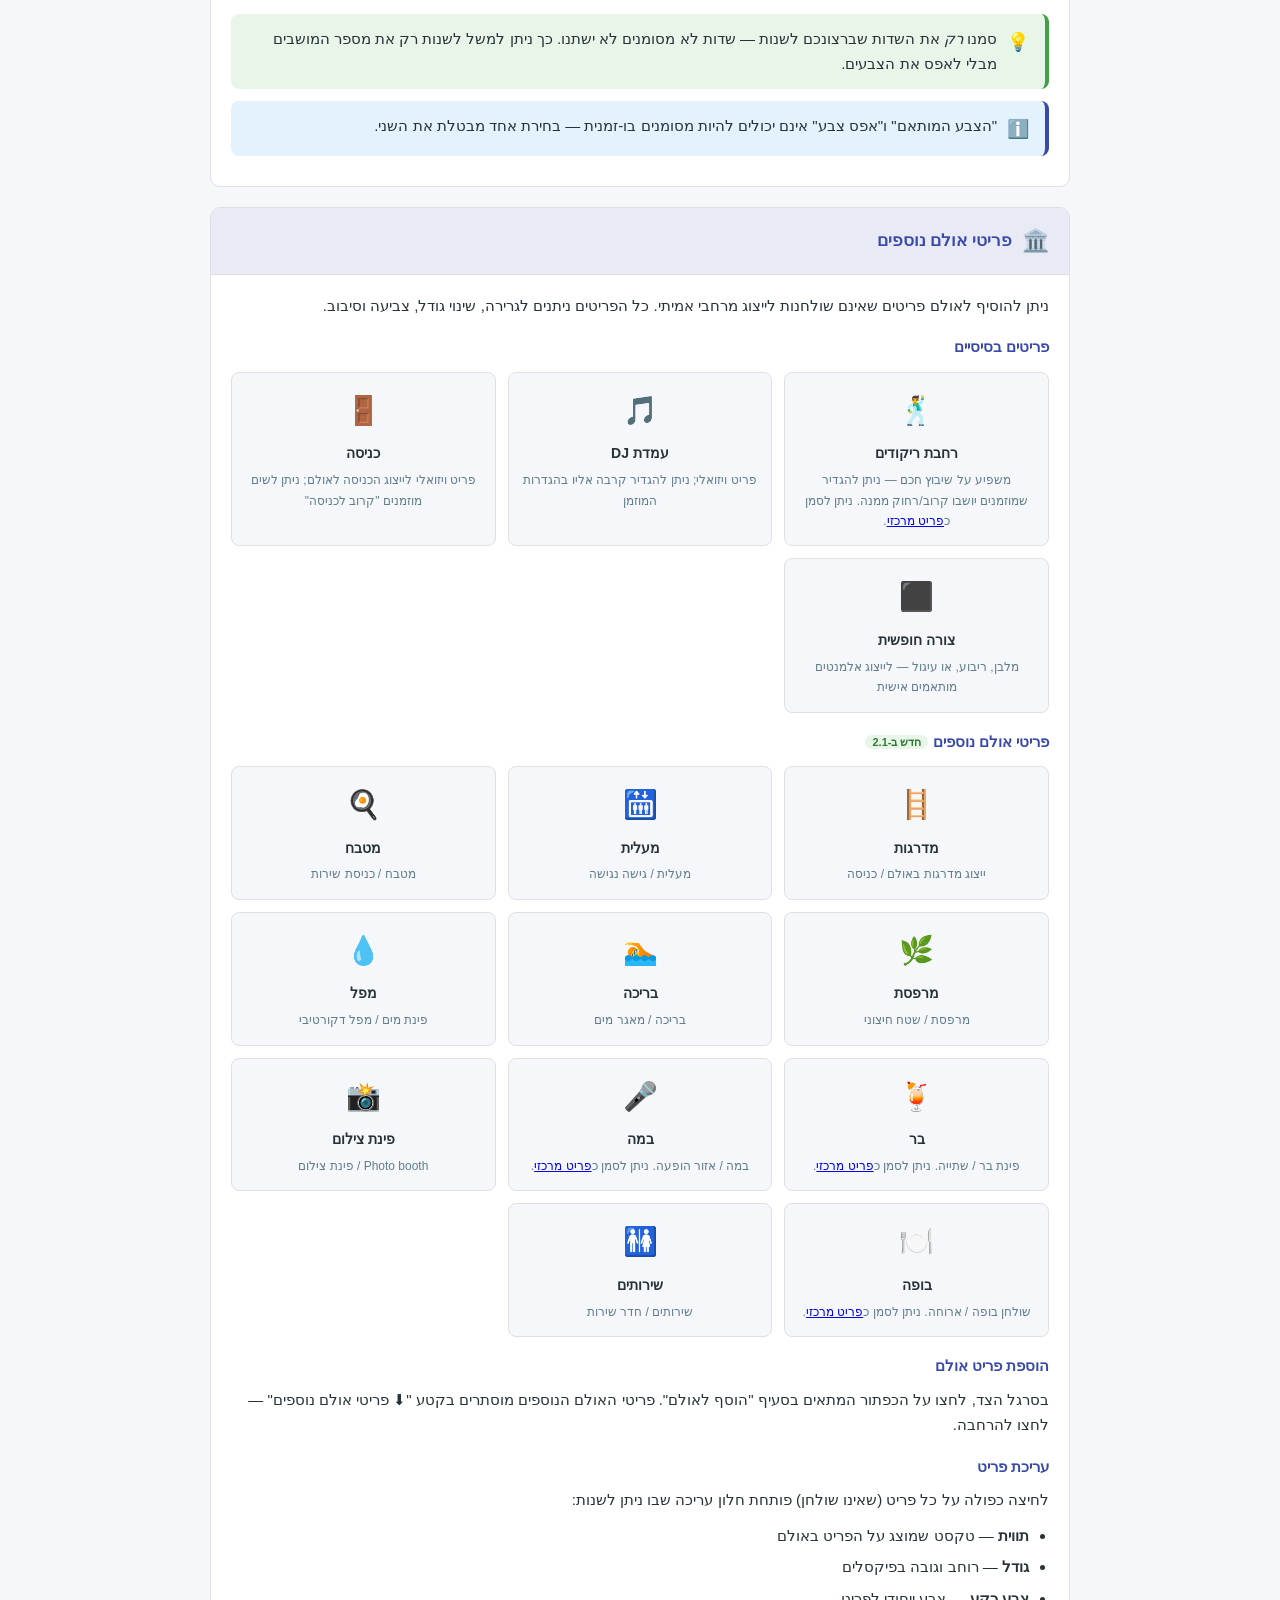
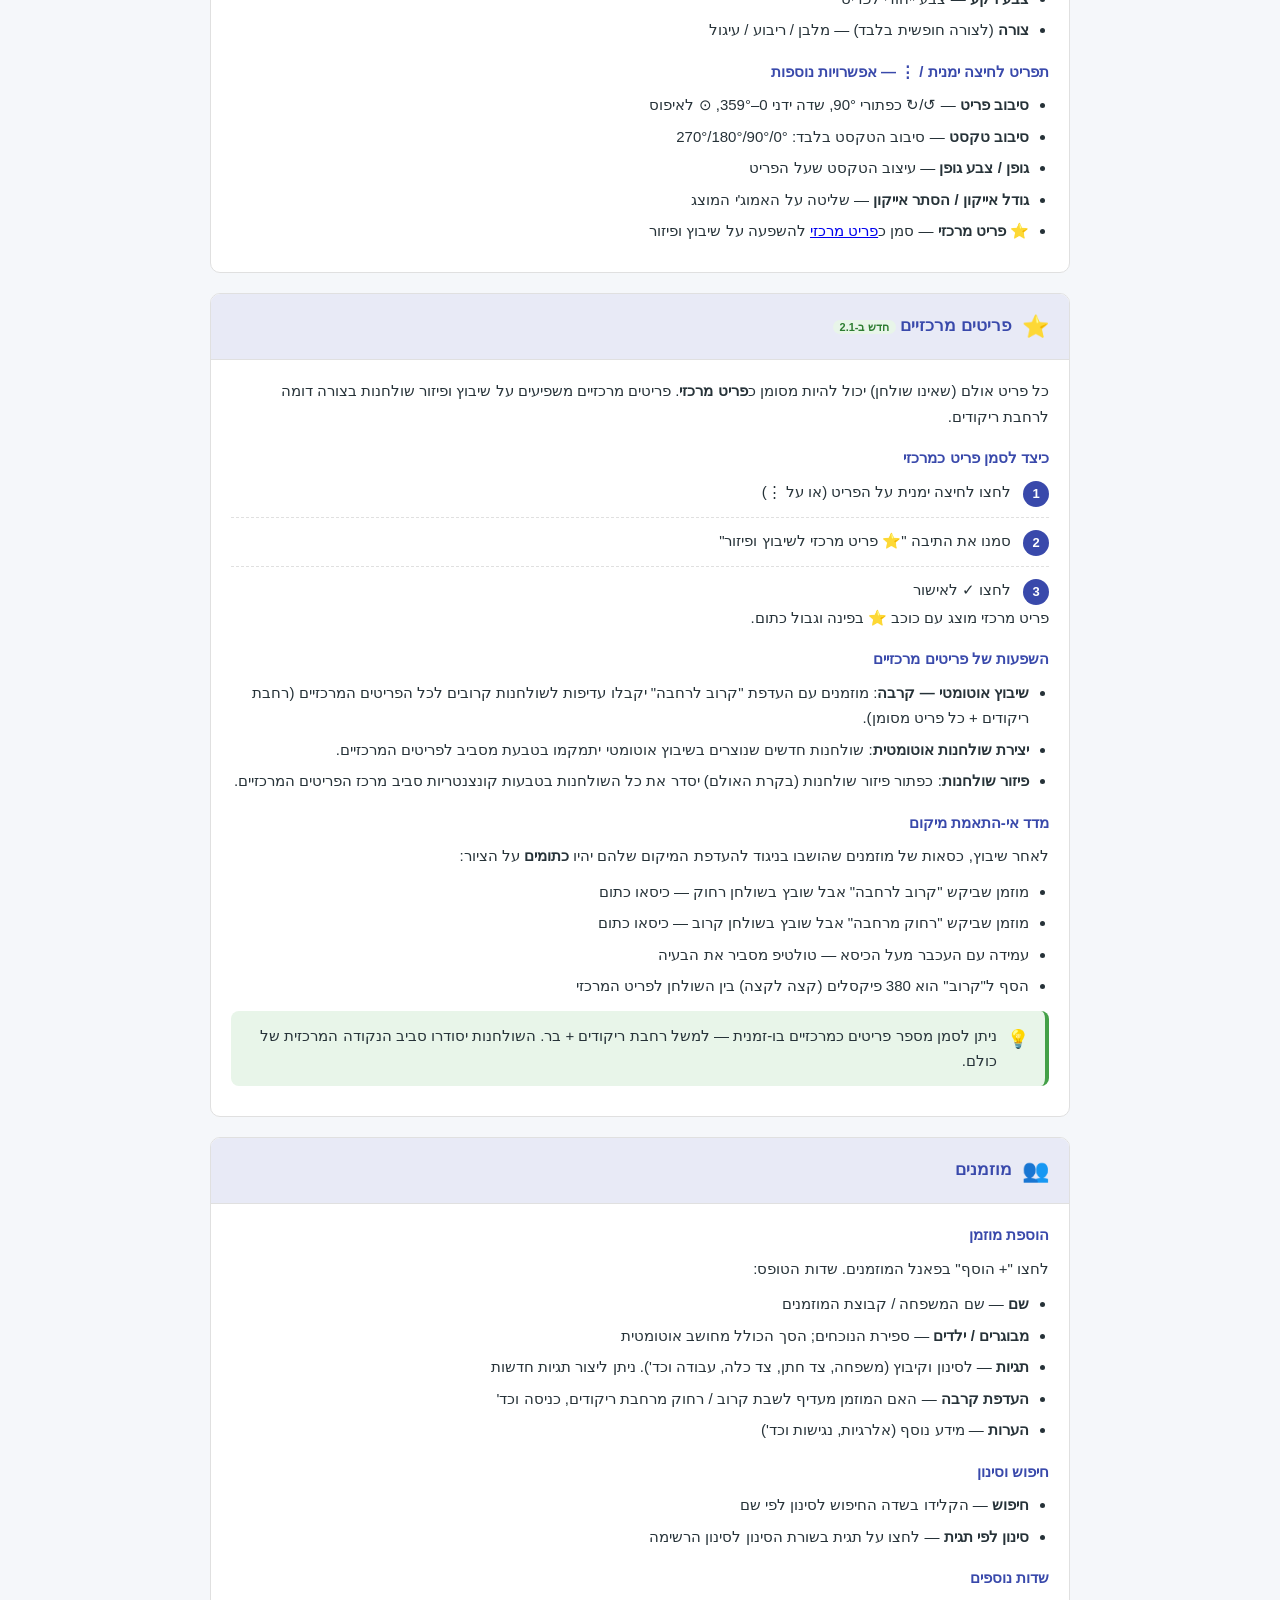
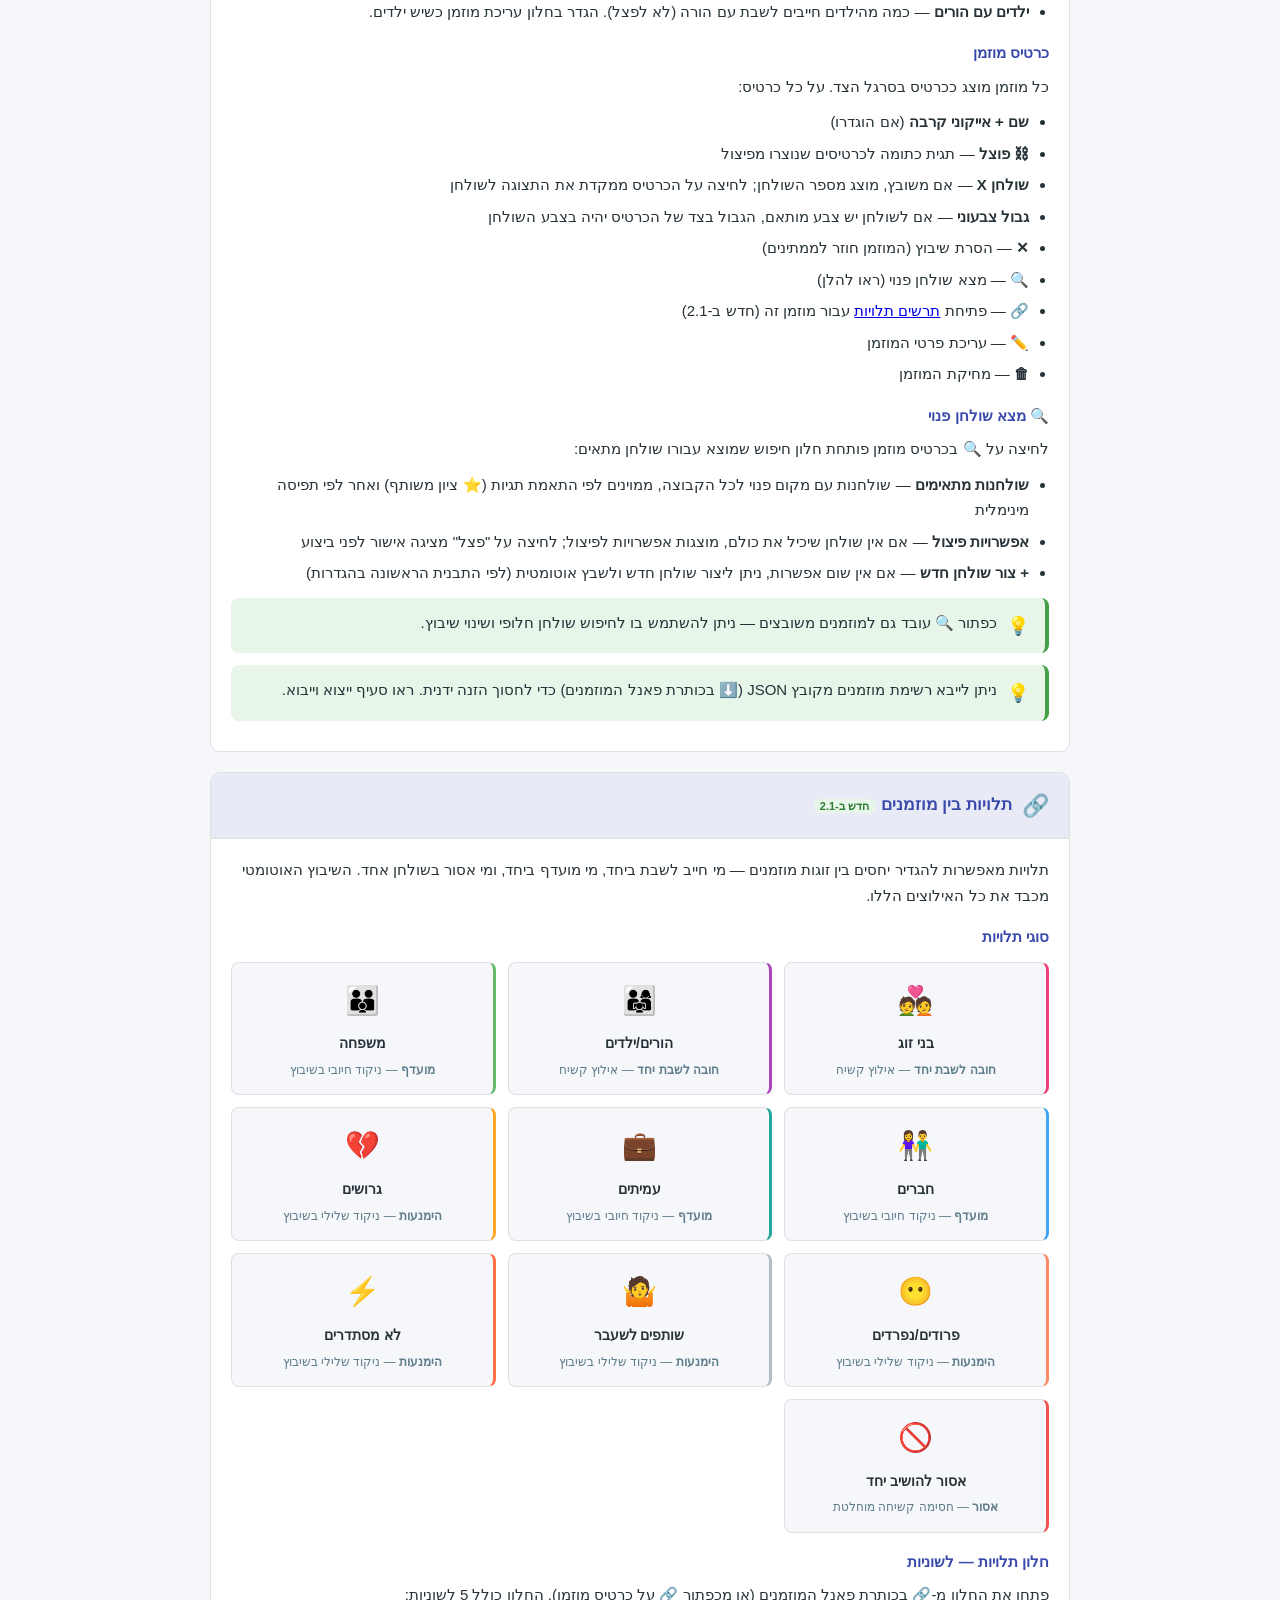
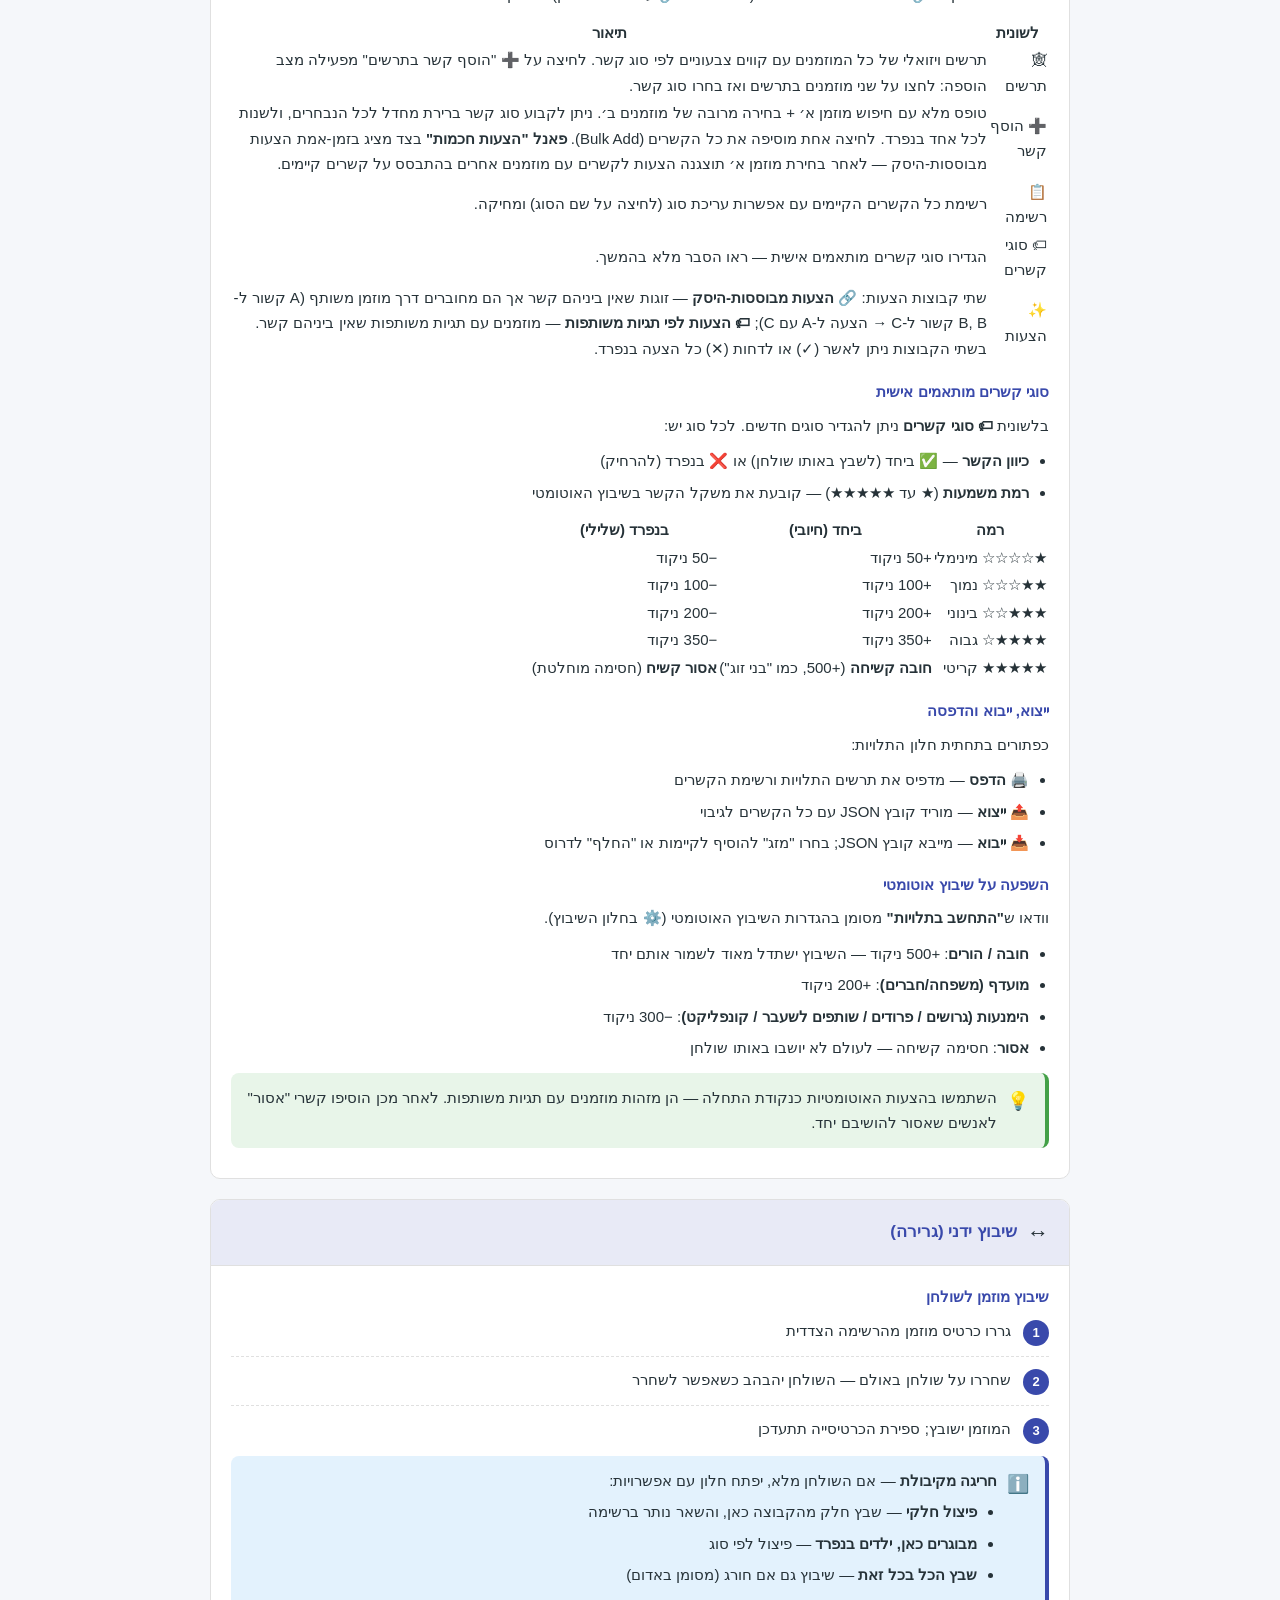
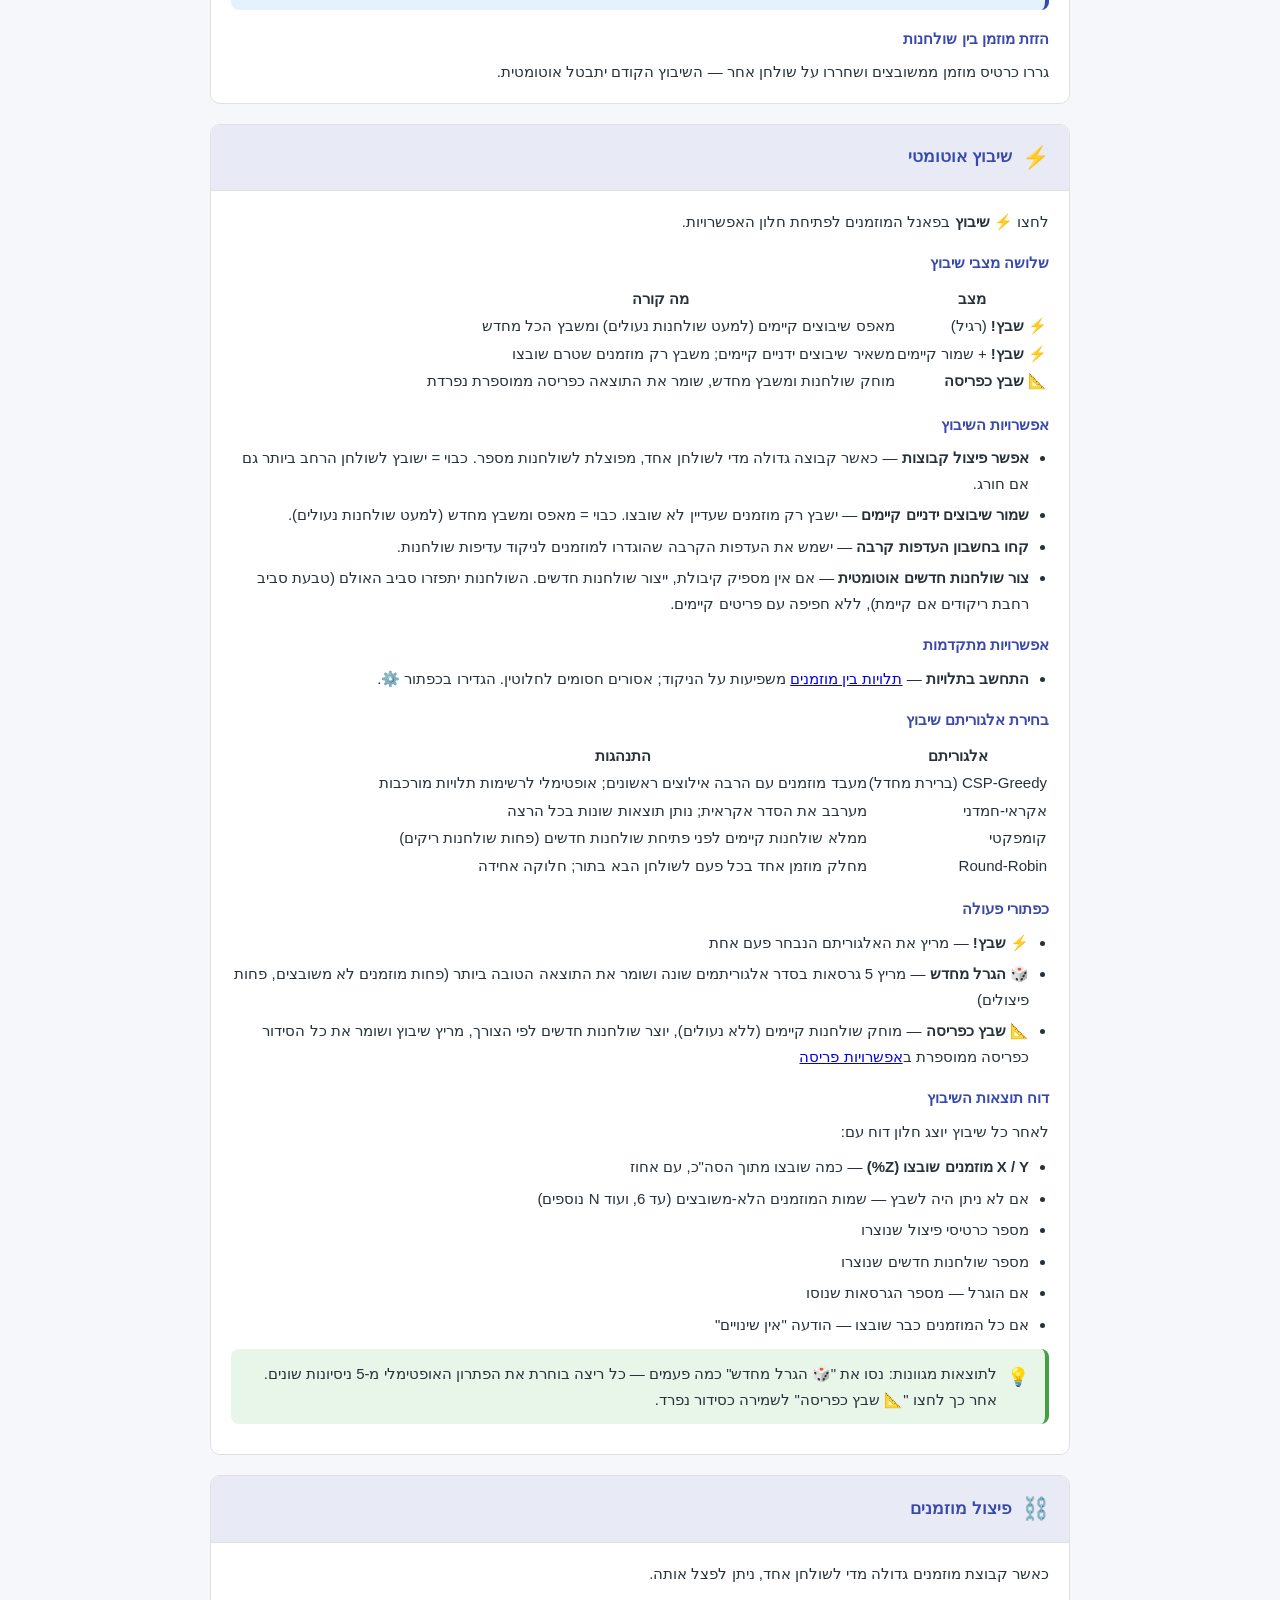
==== commit 58ee0ae6: "Add inference suggestions, new separation-type relationships, and panel in add-dep view - Added `sep" ====
--- a/help.html
+++ b/help.html
@@ -317,7 +317,7 @@
       </h3>
 
       <h4 style="color:#3949ab;margin:12px 0 6px">🔗 <a href="#dependencies">תלויות בין מוזמנים</a></h4>
-      <p>הגדירו יחסים בין זוגות מוזמנים: בני זוג (חייבים לשבת יחד), משפחה (מועדף), גרושים (הימנעות), קונפליקט, ואסורים. השיבוץ האוטומטי מכבד את כל האילוצים. גישה מכפתור 🔗 בכותרת פאנל המוזמנים, ומכפתור 🔗 על כל כרטיס מוזמן.</p>
+      <p>הגדירו יחסים בין זוגות מוזמנים: בני זוג (חייבים לשבת יחד), משפחה (מועדף), גרושים / פרודים / שותפים לשעבר (הימנעות), קונפליקט, ואסורים. השיבוץ האוטומטי מכבד את כל האילוצים. גישה מכפתור 🔗 בכותרת פאנל המוזמנים, ומכפתור 🔗 על כל כרטיס מוזמן.</p>
 
       <h4 style="color:#3949ab;margin:12px 0 6px">⭐ <a href="#central-items">פריטים מרכזיים</a></h4>
       <p>סמנו כל פריט אולם (בופה, במה, בר וכד') כ"מרכזי" בתפריט לחיצה ימנית. שיבוץ אוטומטי ופיזור שולחנות יסדרו שולחנות בטבעות סביב הפריטים המרכזיים.</p>
@@ -361,9 +361,11 @@
       <h4 style="color:#3949ab;margin:12px 0 6px">🔗 תלויות — יכולות חדשות (עדכון 2.1)</h4>
       <ul class="bullets" style="margin-top:4px">
         <li><strong>הוספת קשר בתרשים</strong> — לחצו ➕ "הוסף קשר בתרשים" ואז לחצו על שני מוזמנים בתרשים ישירות</li>
-        <li><strong>לשונית "הוסף קשר"</strong> — חיפוש מוזמן א׳ + בחירה מרובה של מוזמנים ב׳ עם סוג קשר לכל אחד; הוספת קשרים בכמות (Bulk Add)</li>
+        <li><strong>לשונית "הוסף קשר"</strong> — חיפוש מוזמן א׳ + בחירה מרובה של מוזמנים ב׳ עם סוג קשר לכל אחד; הוספת קשרים בכמות (Bulk Add); <strong>פאנל הצעות חכמות</strong> בצד מתעדכן אוטומטית לפי מוזמן א׳</li>
         <li><strong>לשונית "רשימה"</strong> — עריכת סוג קשר ישירות מהטבלה בלחיצה על השדה; מחיקת קשרים</li>
         <li><strong>לשונית "סוגי קשרים"</strong> — הגדרת סוגי קשרים מותאמים עם שם, אייקון, עוצמה וצבע</li>
+        <li><strong>לשונית "הצעות"</strong> — הצעות מבוססות-היסק (A↔B↔C → הצעת A↔C) + הצעות לפי תגיות משותפות</li>
+        <li><strong>סוגי קשרים חדשים</strong> — גרושים 💔, פרודים/נפרדים 😶, שותפים לשעבר 🤷 — כולם בקטגוריית הימנעות</li>
         <li><strong>הדפסה, ייצוא וייבוא</strong> — כפתורי 🖨️ 📤 📥 בתחתית חלון התלויות לגיבוי ושיתוף</li>
       </ul>
 
@@ -966,6 +968,16 @@
         <div class="fc-name">גרושים</div>
         <div class="fc-desc"><strong>הימנעות</strong> — ניקוד שלילי בשיבוץ</div>
       </div>
+      <div class="feature-card" style="border-right:3px solid #FF8A65">
+        <span class="fc-icon">😶</span>
+        <div class="fc-name">פרודים/נפרדים</div>
+        <div class="fc-desc"><strong>הימנעות</strong> — ניקוד שלילי בשיבוץ</div>
+      </div>
+      <div class="feature-card" style="border-right:3px solid #B0BEC5">
+        <span class="fc-icon">🤷</span>
+        <div class="fc-name">שותפים לשעבר</div>
+        <div class="fc-desc"><strong>הימנעות</strong> — ניקוד שלילי בשיבוץ</div>
+      </div>
       <div class="feature-card" style="border-right:3px solid #FF7043">
         <span class="fc-icon">⚡</span>
         <div class="fc-name">לא מסתדרים</div>
@@ -984,10 +996,10 @@
     <table class="props-table" style="margin-bottom:16px">
       <tr><th>לשונית</th><th>תיאור</th></tr>
       <tr><td>🕸 תרשים</td><td>תרשים ויזואלי של כל המוזמנים עם קווים צבעוניים לפי סוג קשר. לחיצה על ➕ "הוסף קשר בתרשים" מפעילה מצב הוספה: לחצו על שני מוזמנים בתרשים ואז בחרו סוג קשר.</td></tr>
-      <tr><td>➕ הוסף קשר</td><td>טופס מלא עם חיפוש מוזמן א׳ + בחירה מרובה של מוזמנים ב׳. ניתן לקבוע סוג קשר ברירת מחדל לכל הנבחרים, ולשנות לכל אחד בנפרד. לחיצה אחת מוסיפה את כל הקשרים (Bulk Add).</td></tr>
+      <tr><td>➕ הוסף קשר</td><td>טופס מלא עם חיפוש מוזמן א׳ + בחירה מרובה של מוזמנים ב׳. ניתן לקבוע סוג קשר ברירת מחדל לכל הנבחרים, ולשנות לכל אחד בנפרד. לחיצה אחת מוסיפה את כל הקשרים (Bulk Add). <strong>פאנל "הצעות חכמות"</strong> בצד מציג בזמן-אמת הצעות מבוססות-היסק — לאחר בחירת מוזמן א׳ תוצגנה הצעות לקשרים עם מוזמנים אחרים בהתבסס על קשרים קיימים.</td></tr>
       <tr><td>📋 רשימה</td><td>רשימת כל הקשרים הקיימים עם אפשרות עריכת סוג (לחיצה על שם הסוג) ומחיקה.</td></tr>
       <tr><td>🏷 סוגי קשרים</td><td>הגדירו סוגי קשרים מותאמים אישית — ראו הסבר מלא בהמשך.</td></tr>
-      <tr><td>✨ הצעות</td><td>הצעות אוטומטיות לקשרים בין מוזמנים עם תגיות משותפות.</td></tr>
+      <tr><td>✨ הצעות</td><td>שתי קבוצות הצעות: <strong>🔗 הצעות מבוססות-היסק</strong> — זוגות שאין ביניהם קשר אך הם מחוברים דרך מוזמן משותף (A קשור ל-B, B קשור ל-C → הצעה ל-A עם C); <strong>🏷 הצעות לפי תגיות משותפות</strong> — מוזמנים עם תגיות משותפות שאין ביניהם קשר. בשתי הקבוצות ניתן לאשר (✓) או לדחות (✕) כל הצעה בנפרד.</td></tr>
     </table>
 
     <h3>סוגי קשרים מותאמים אישית</h3>
@@ -1018,7 +1030,7 @@
     <ul class="bullets">
       <li><strong>חובה / הורים</strong>: +500 ניקוד — השיבוץ ישתדל מאוד לשמור אותם יחד</li>
       <li><strong>מועדף (משפחה/חברים)</strong>: +200 ניקוד</li>
-      <li><strong>הימנעות (גרושים/קונפליקט)</strong>: −300 ניקוד</li>
+      <li><strong>הימנעות (גרושים / פרודים / שותפים לשעבר / קונפליקט)</strong>: −300 ניקוד</li>
       <li><strong>אסור</strong>: חסימה קשיחה — לעולם לא יושבו באותו שולחן</li>
     </ul>
 
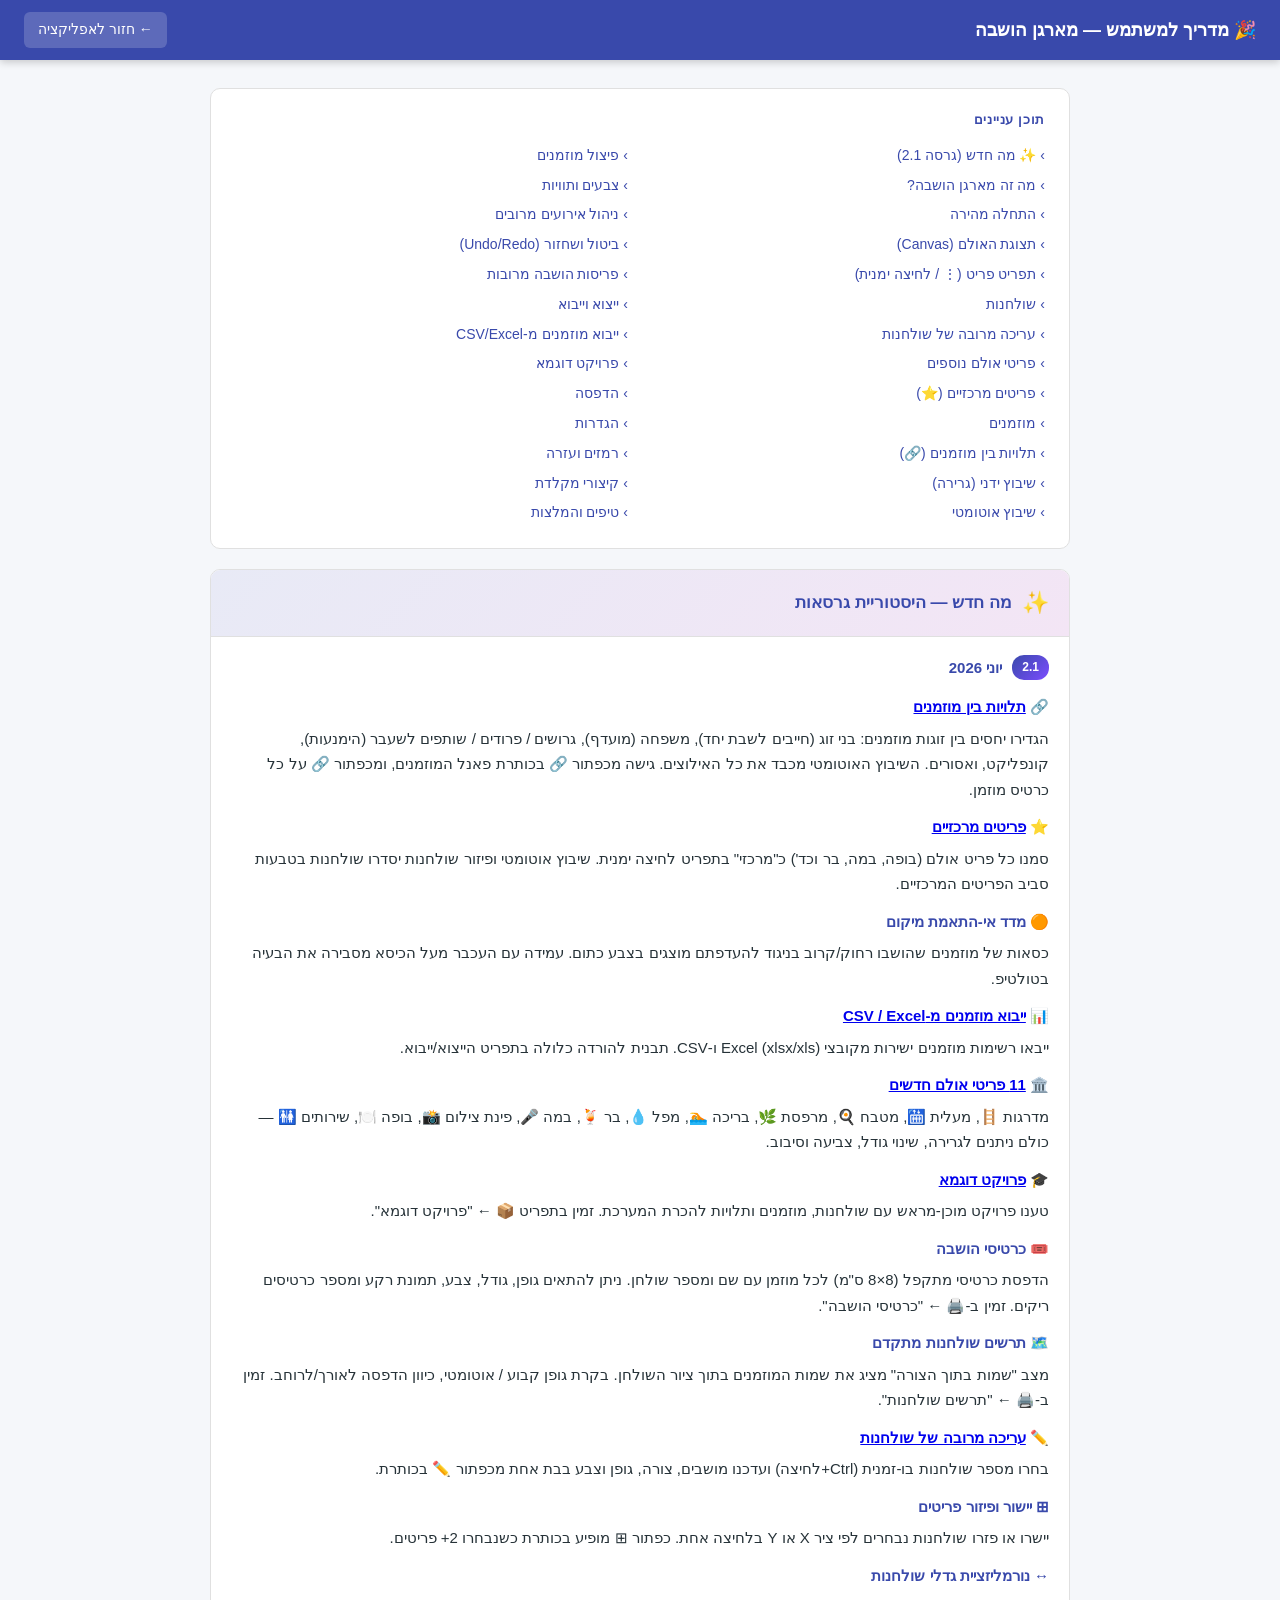
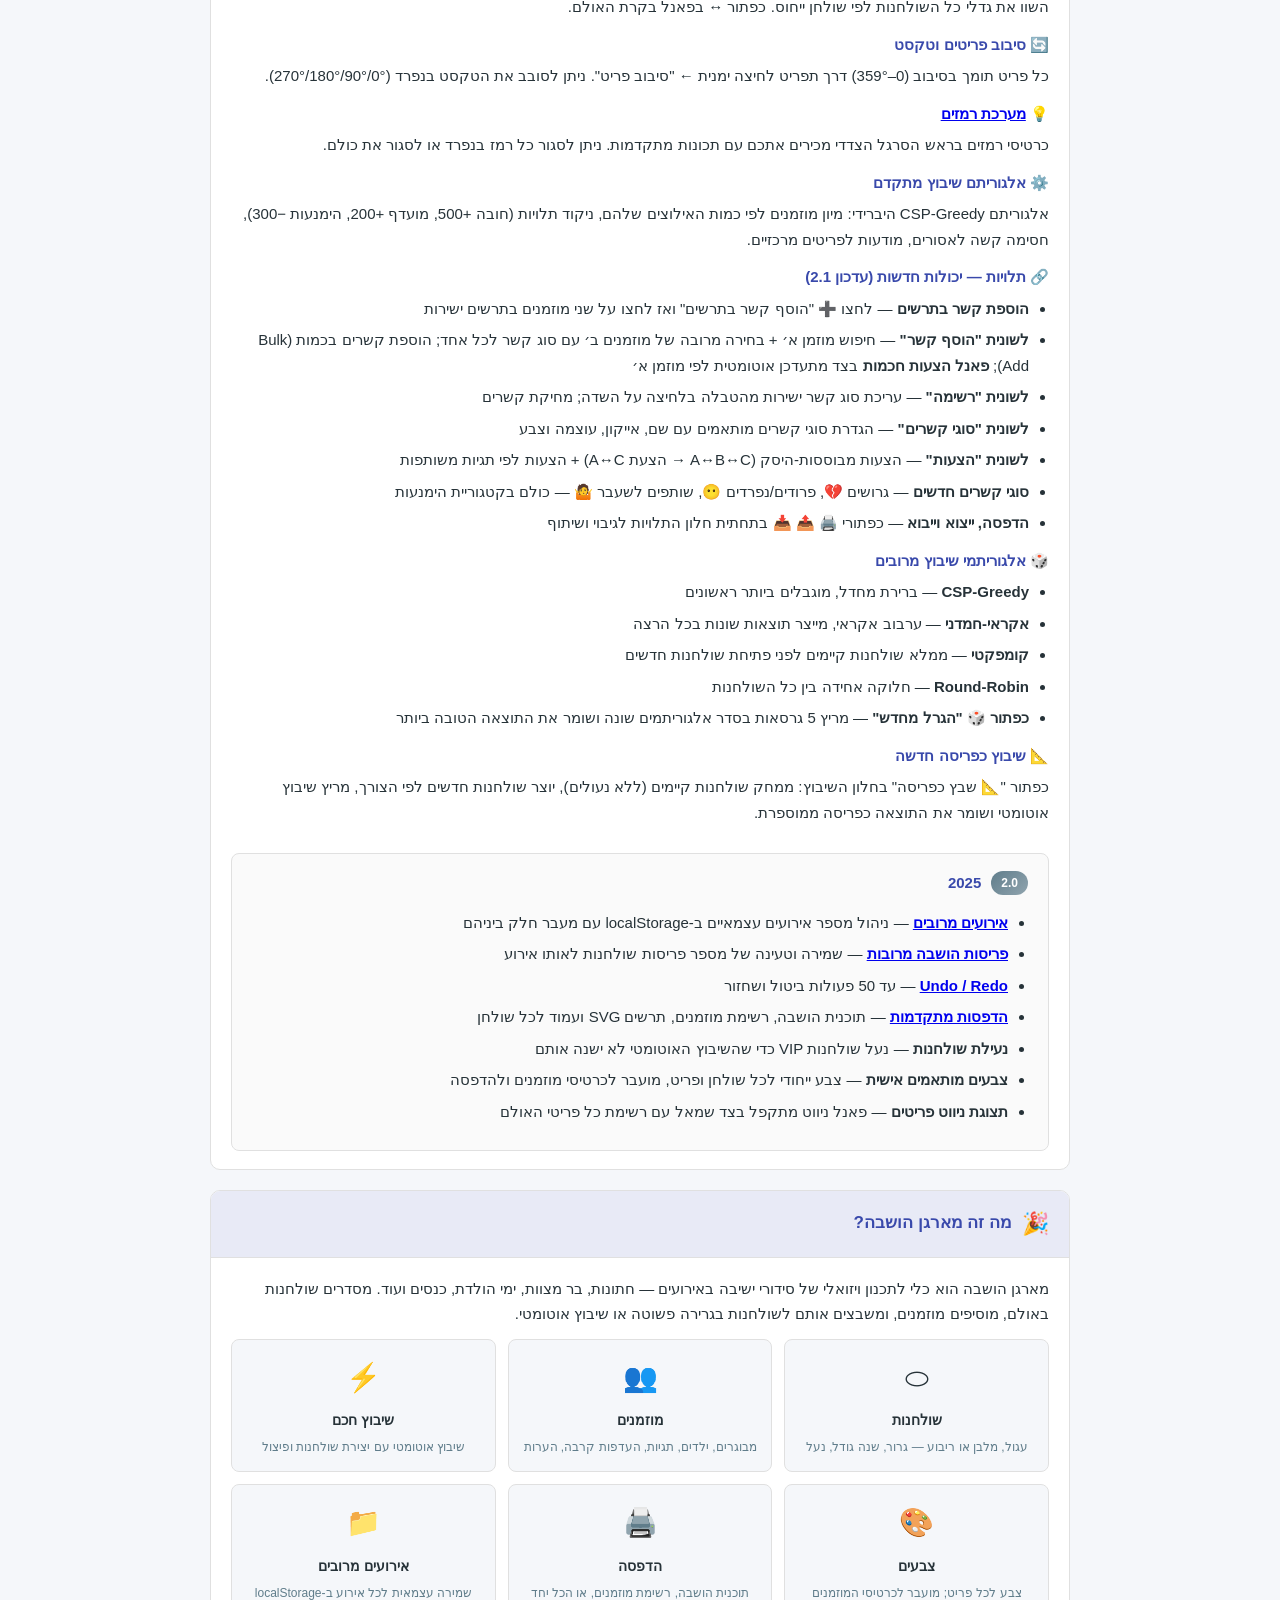
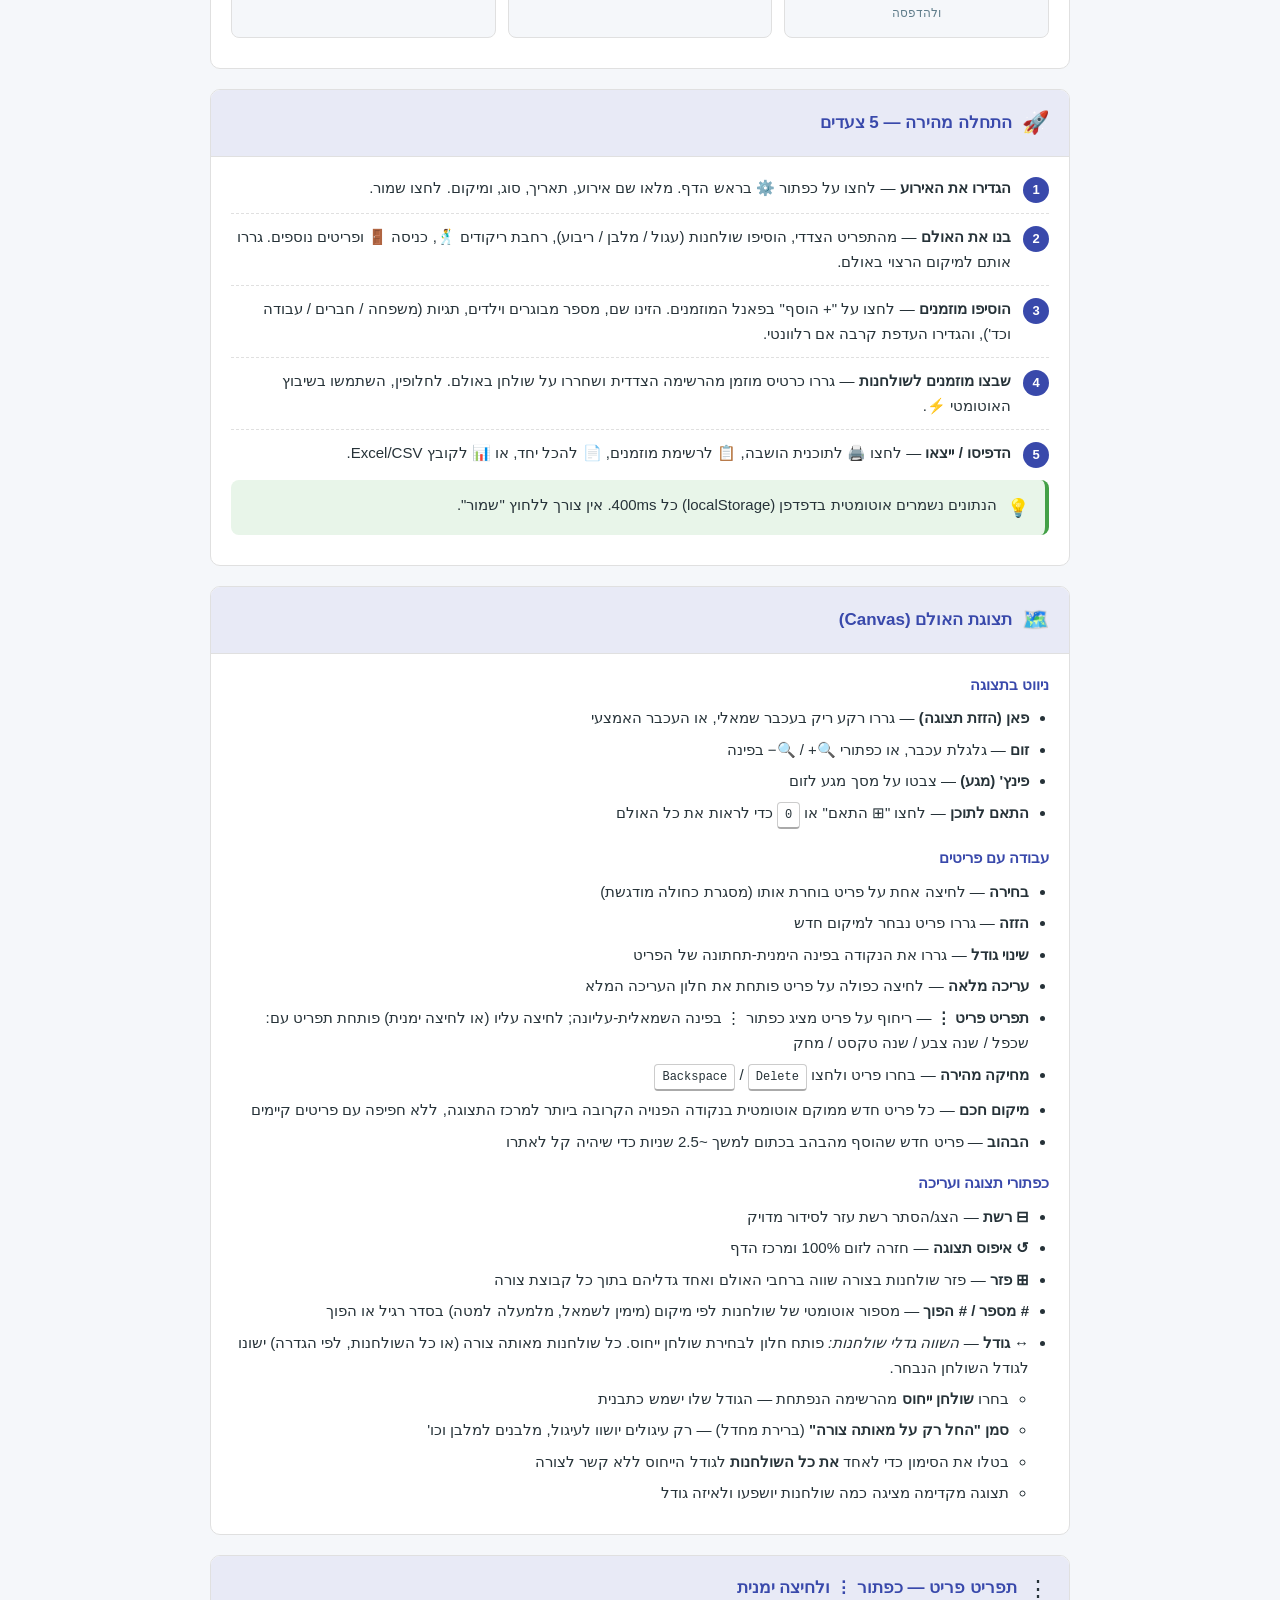
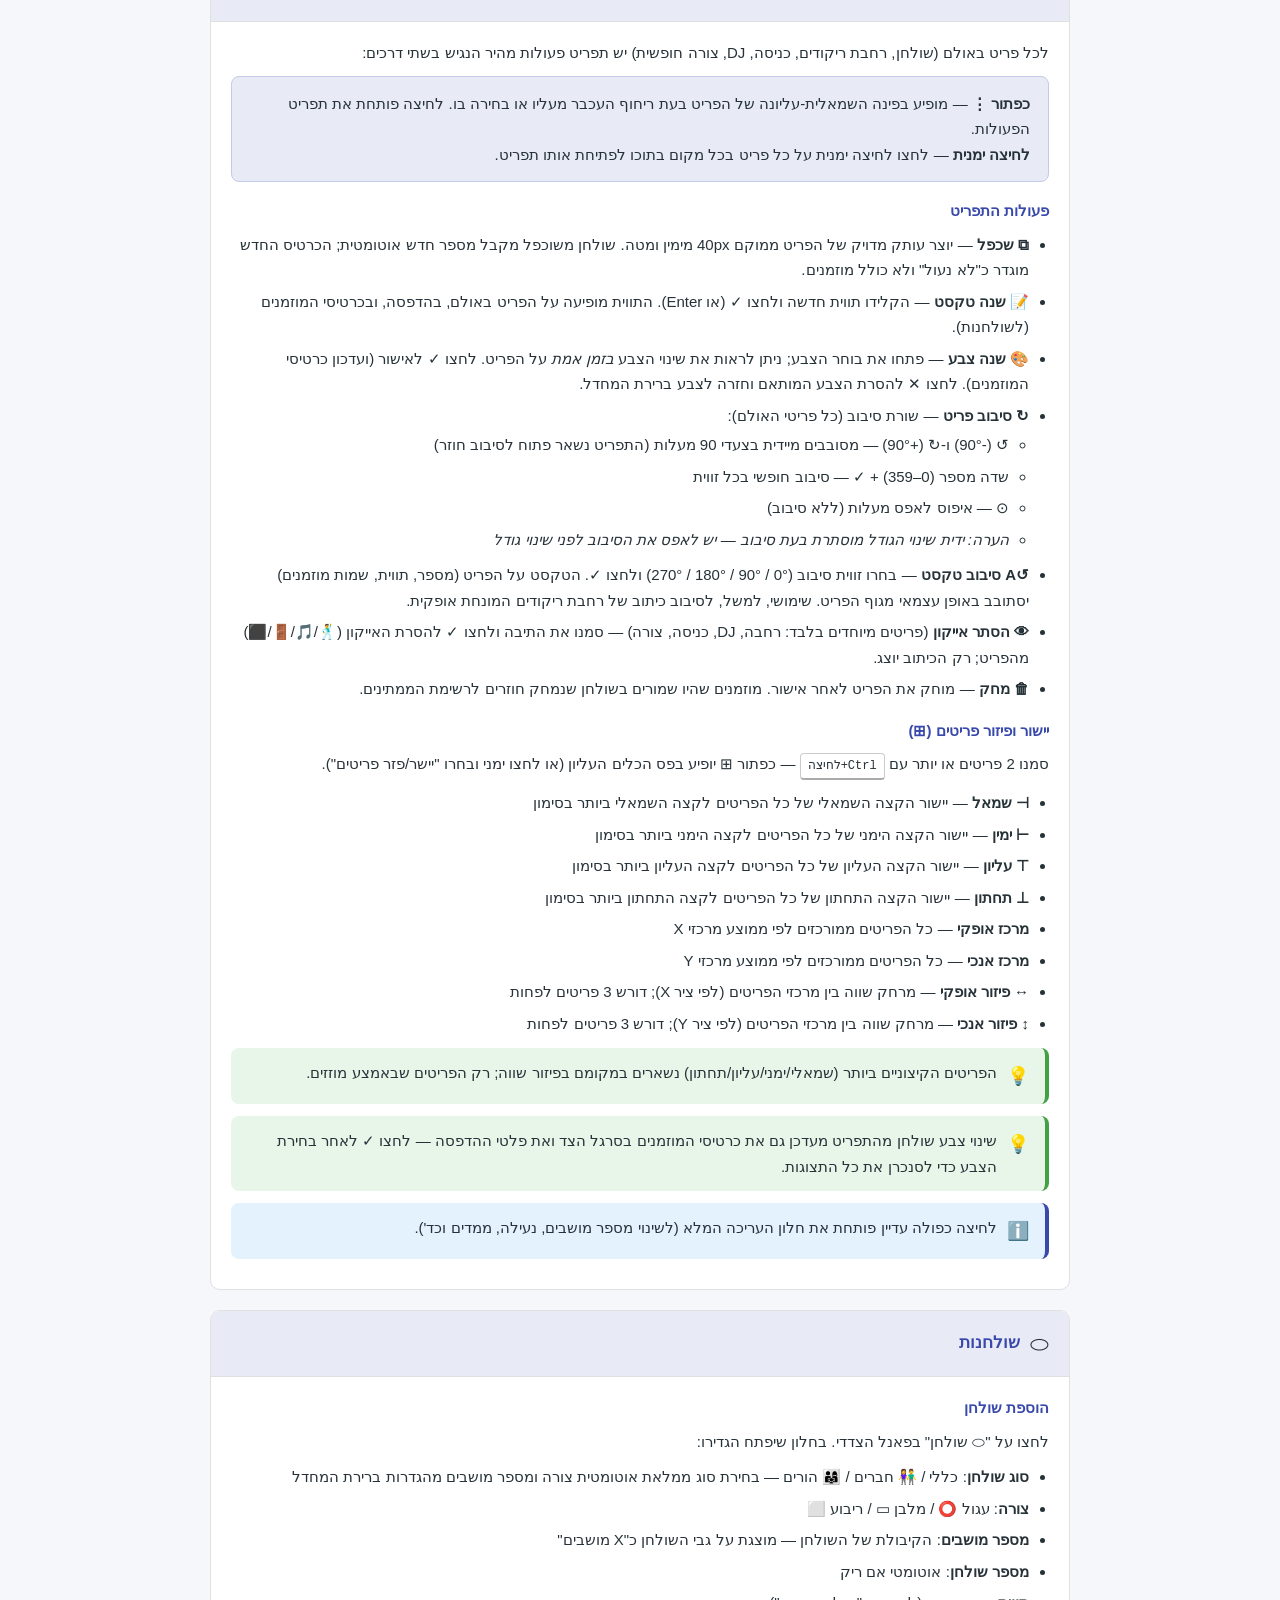
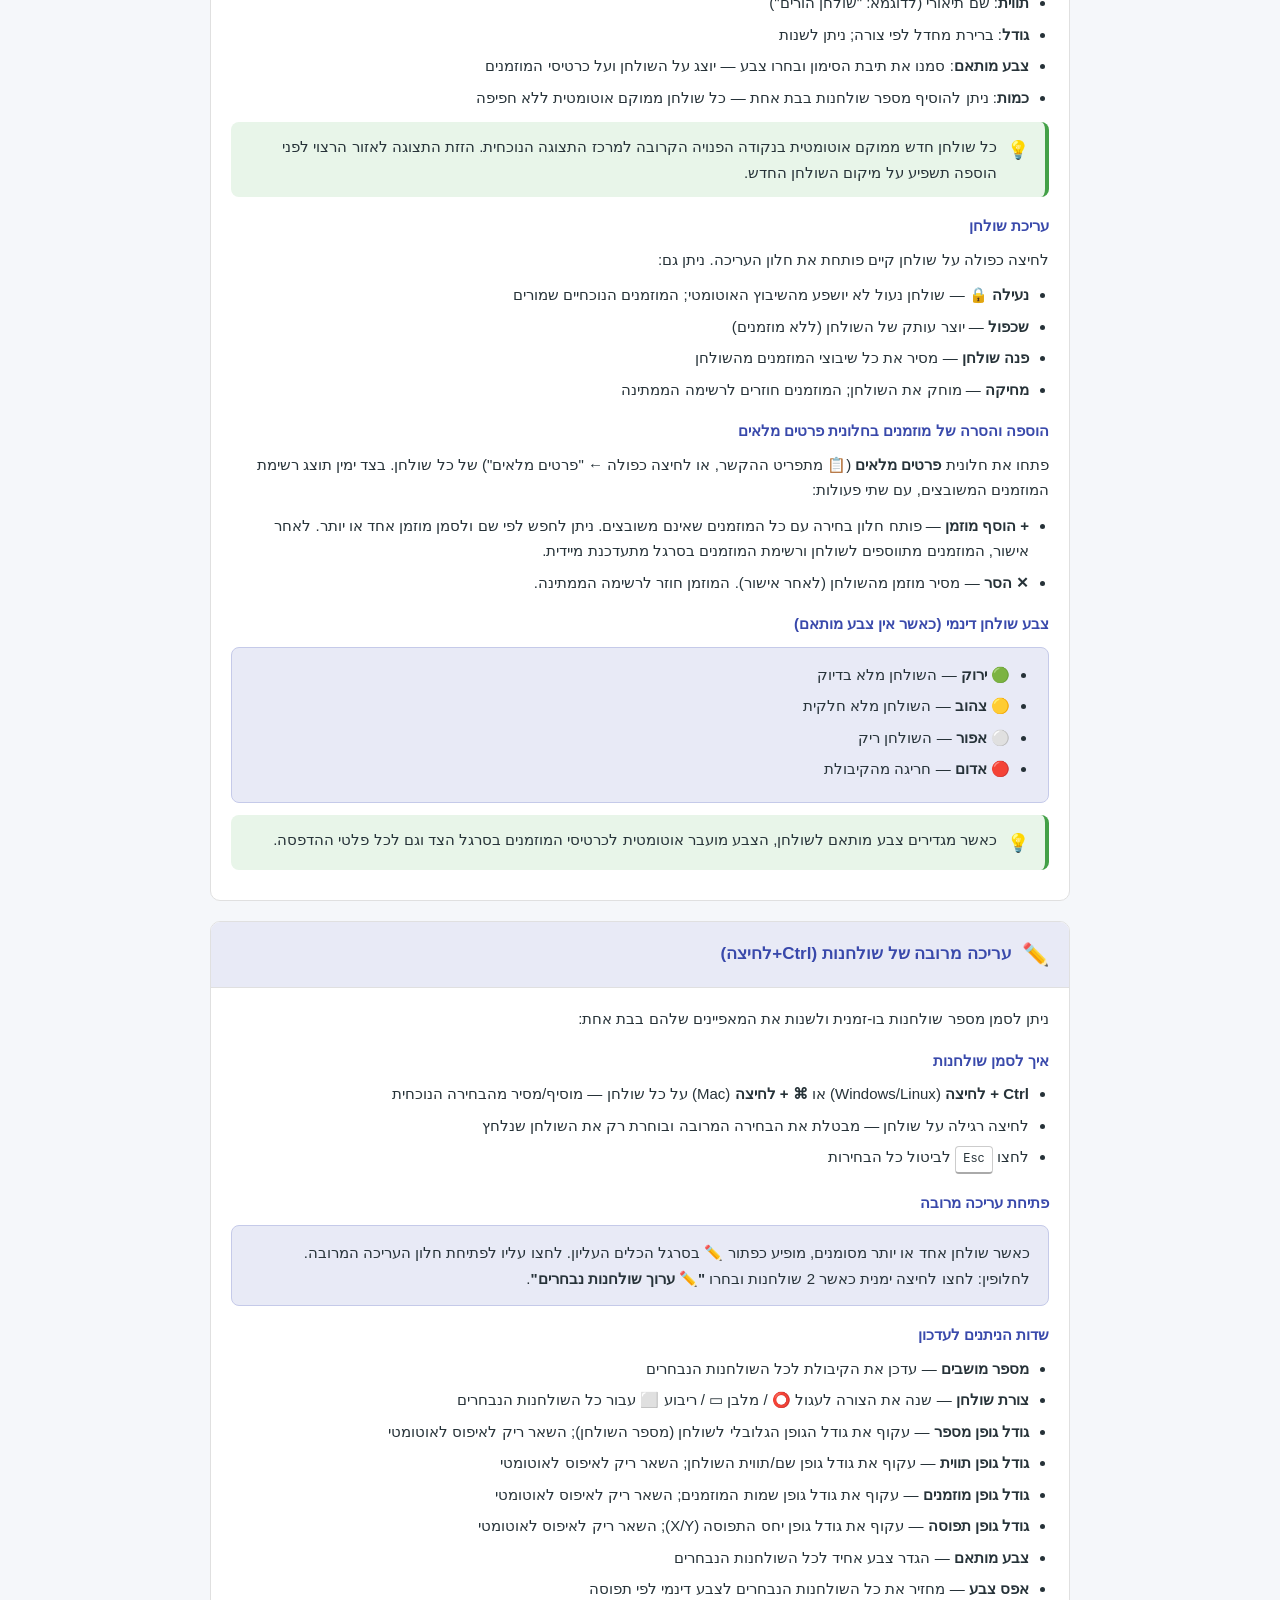
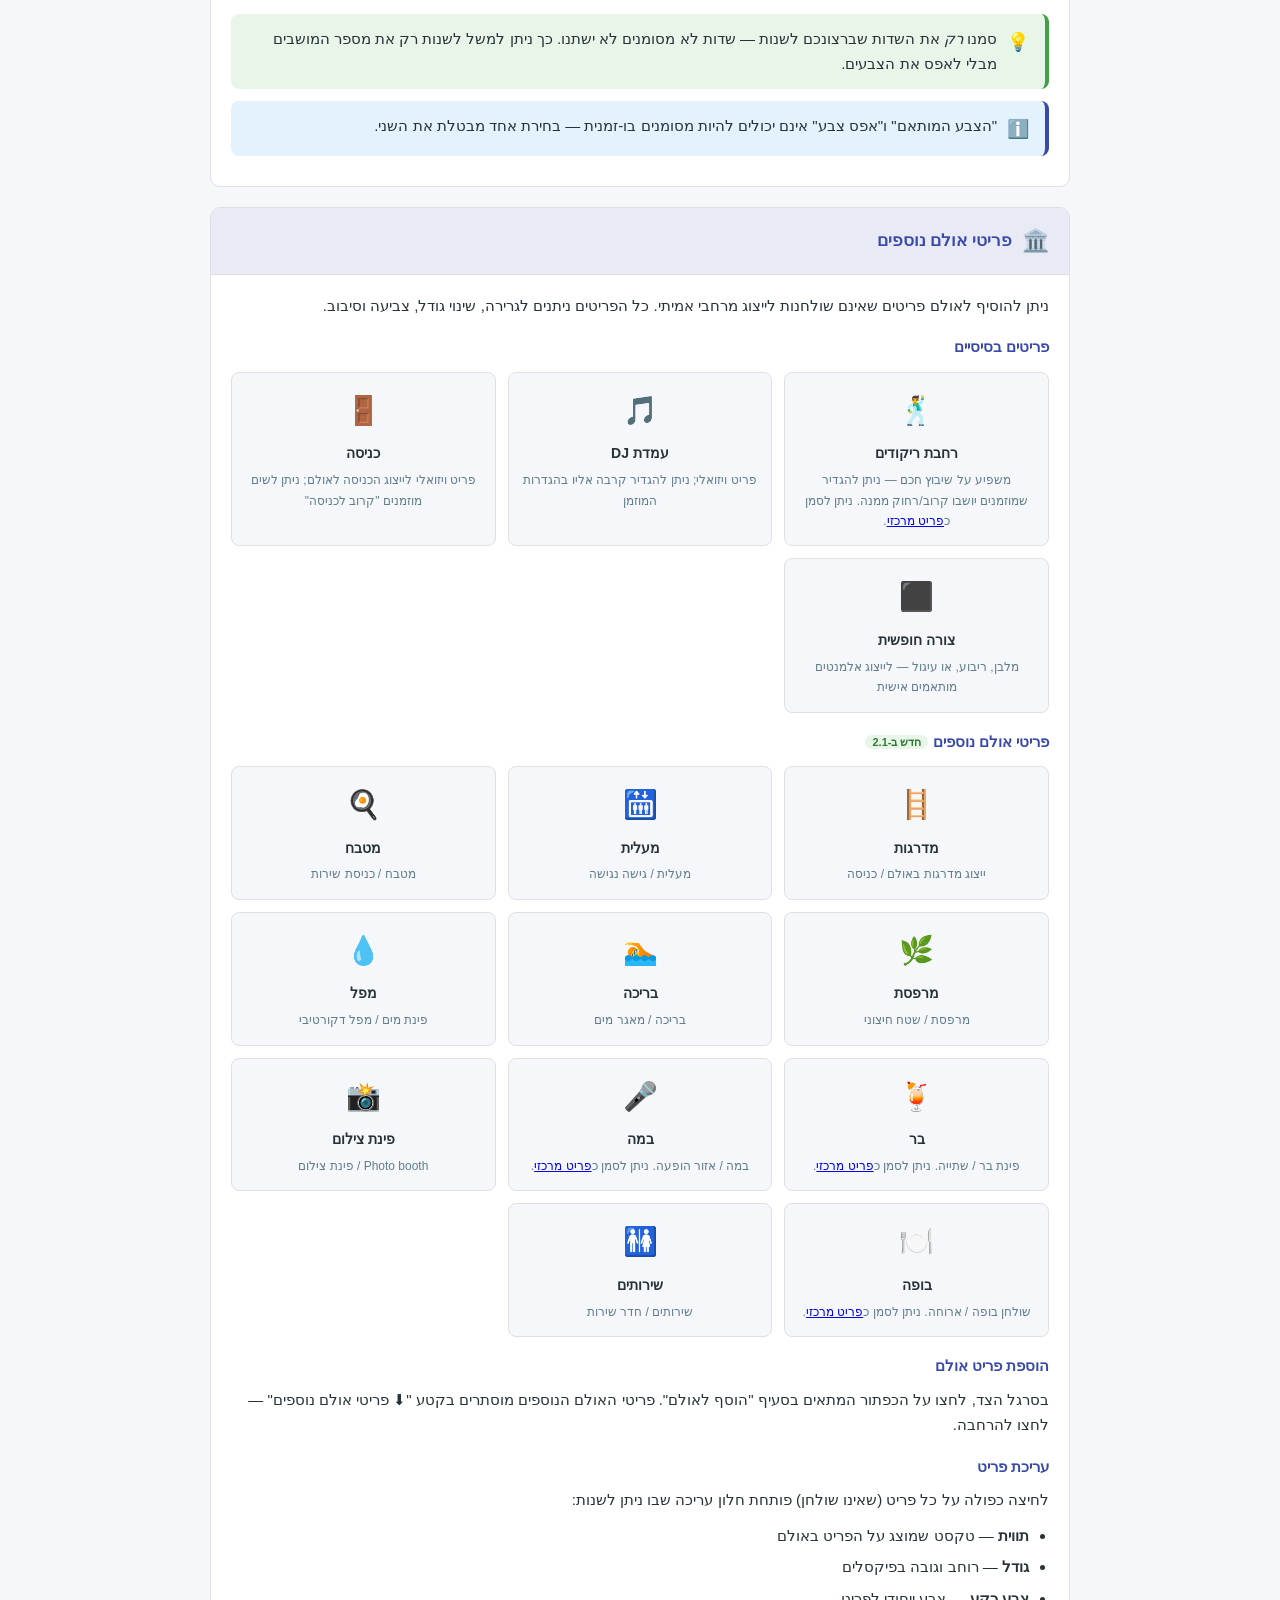
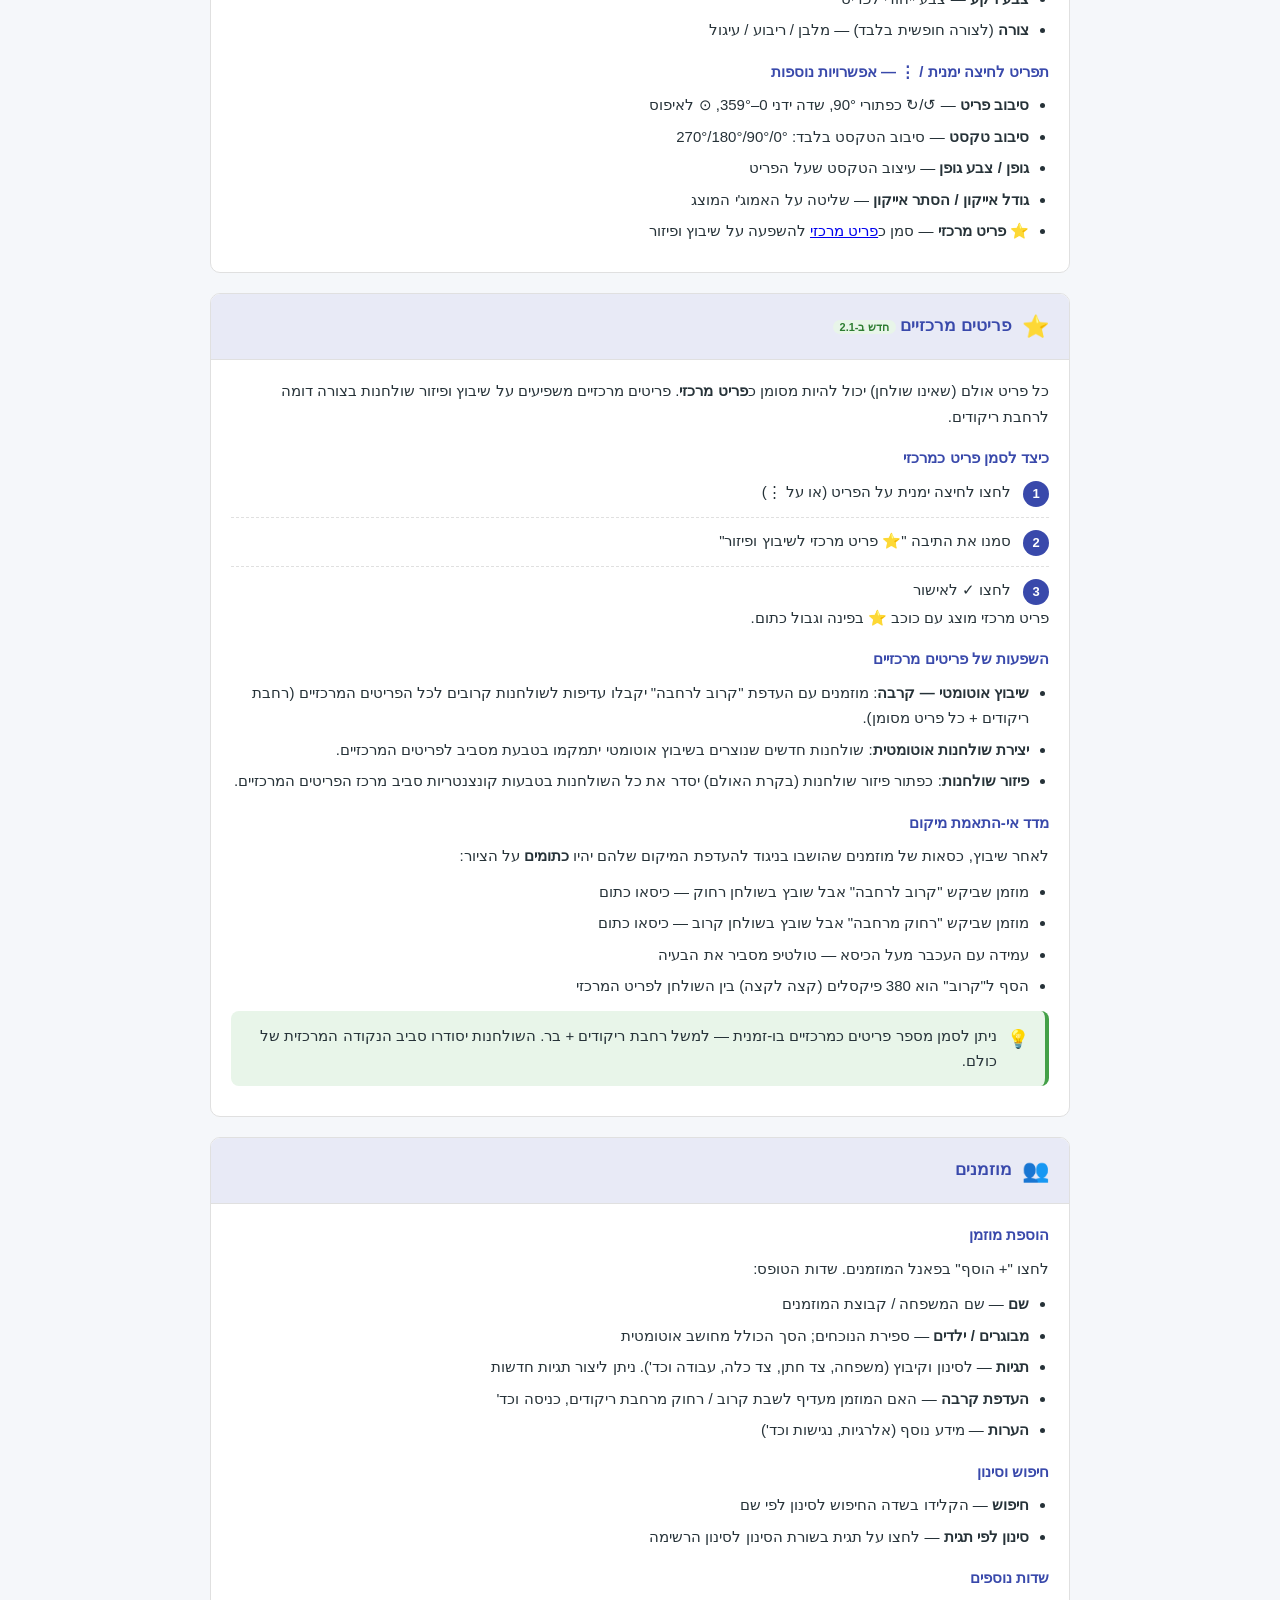
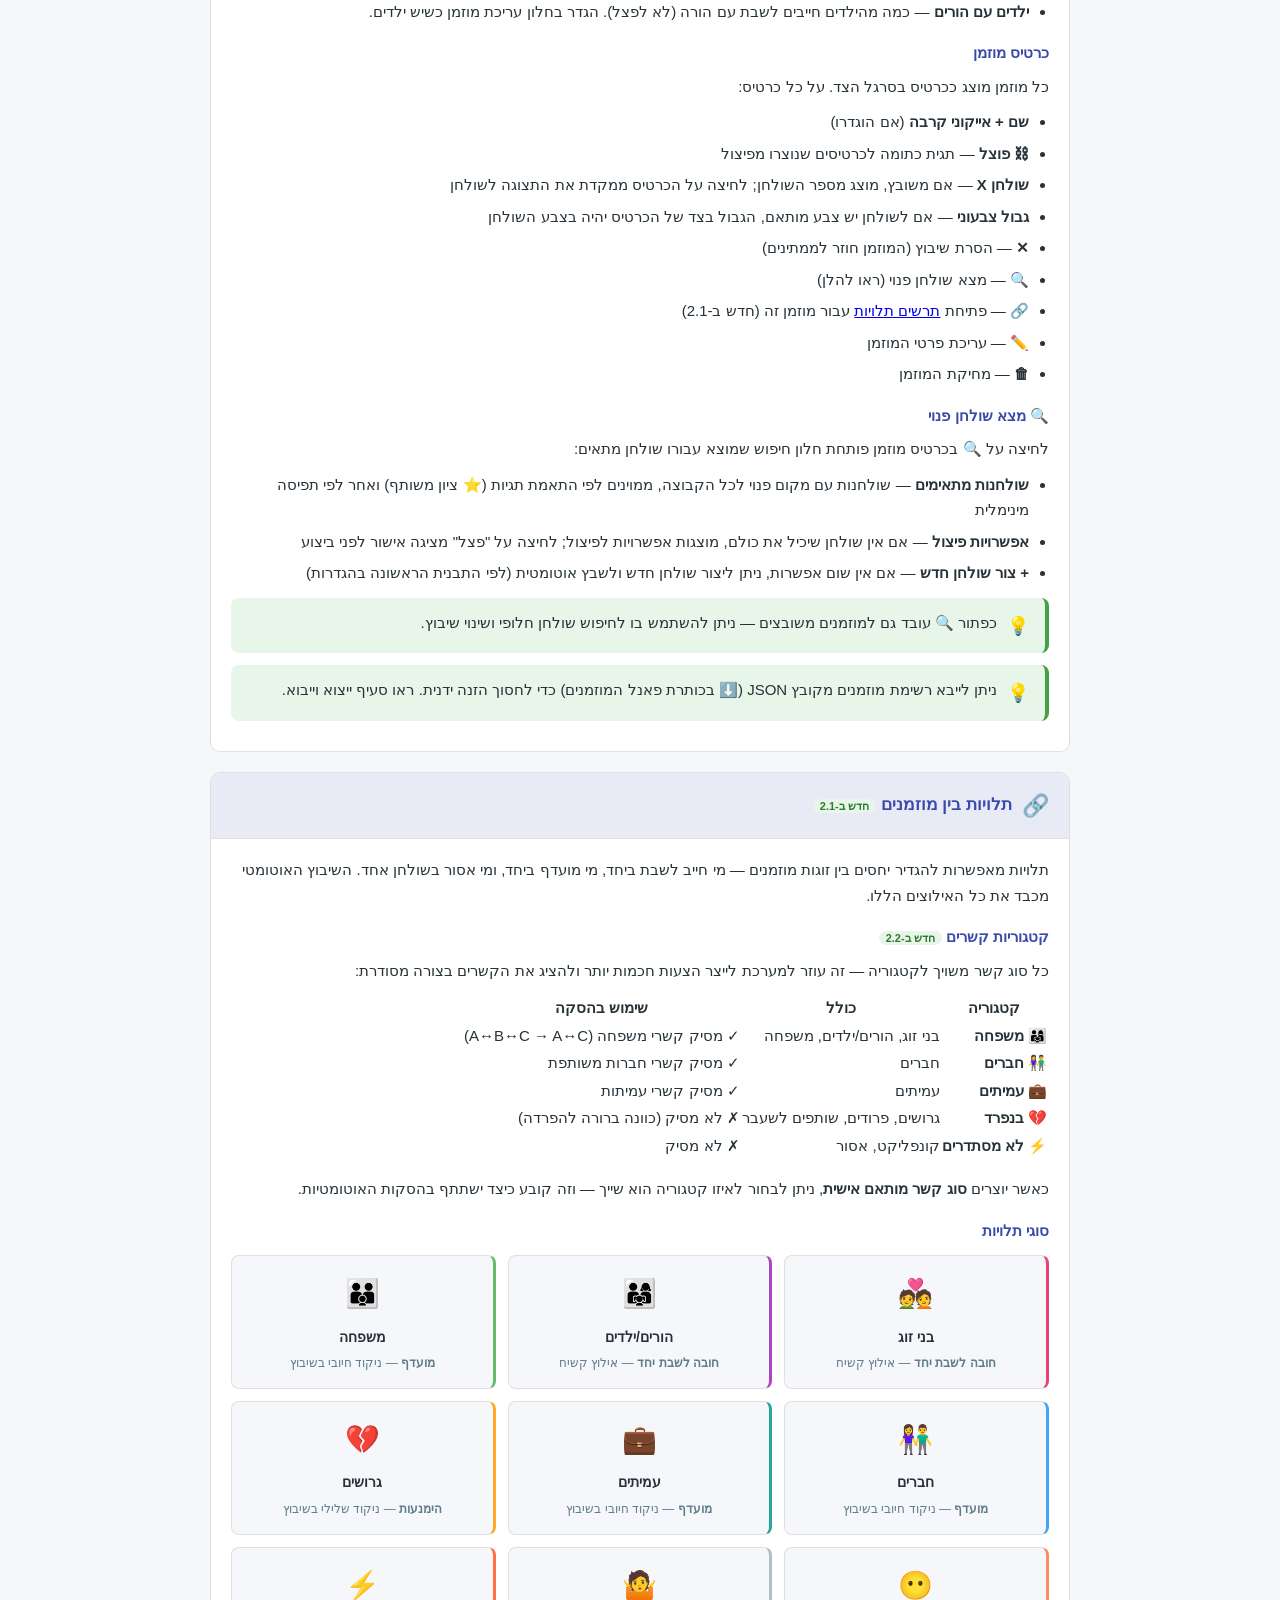
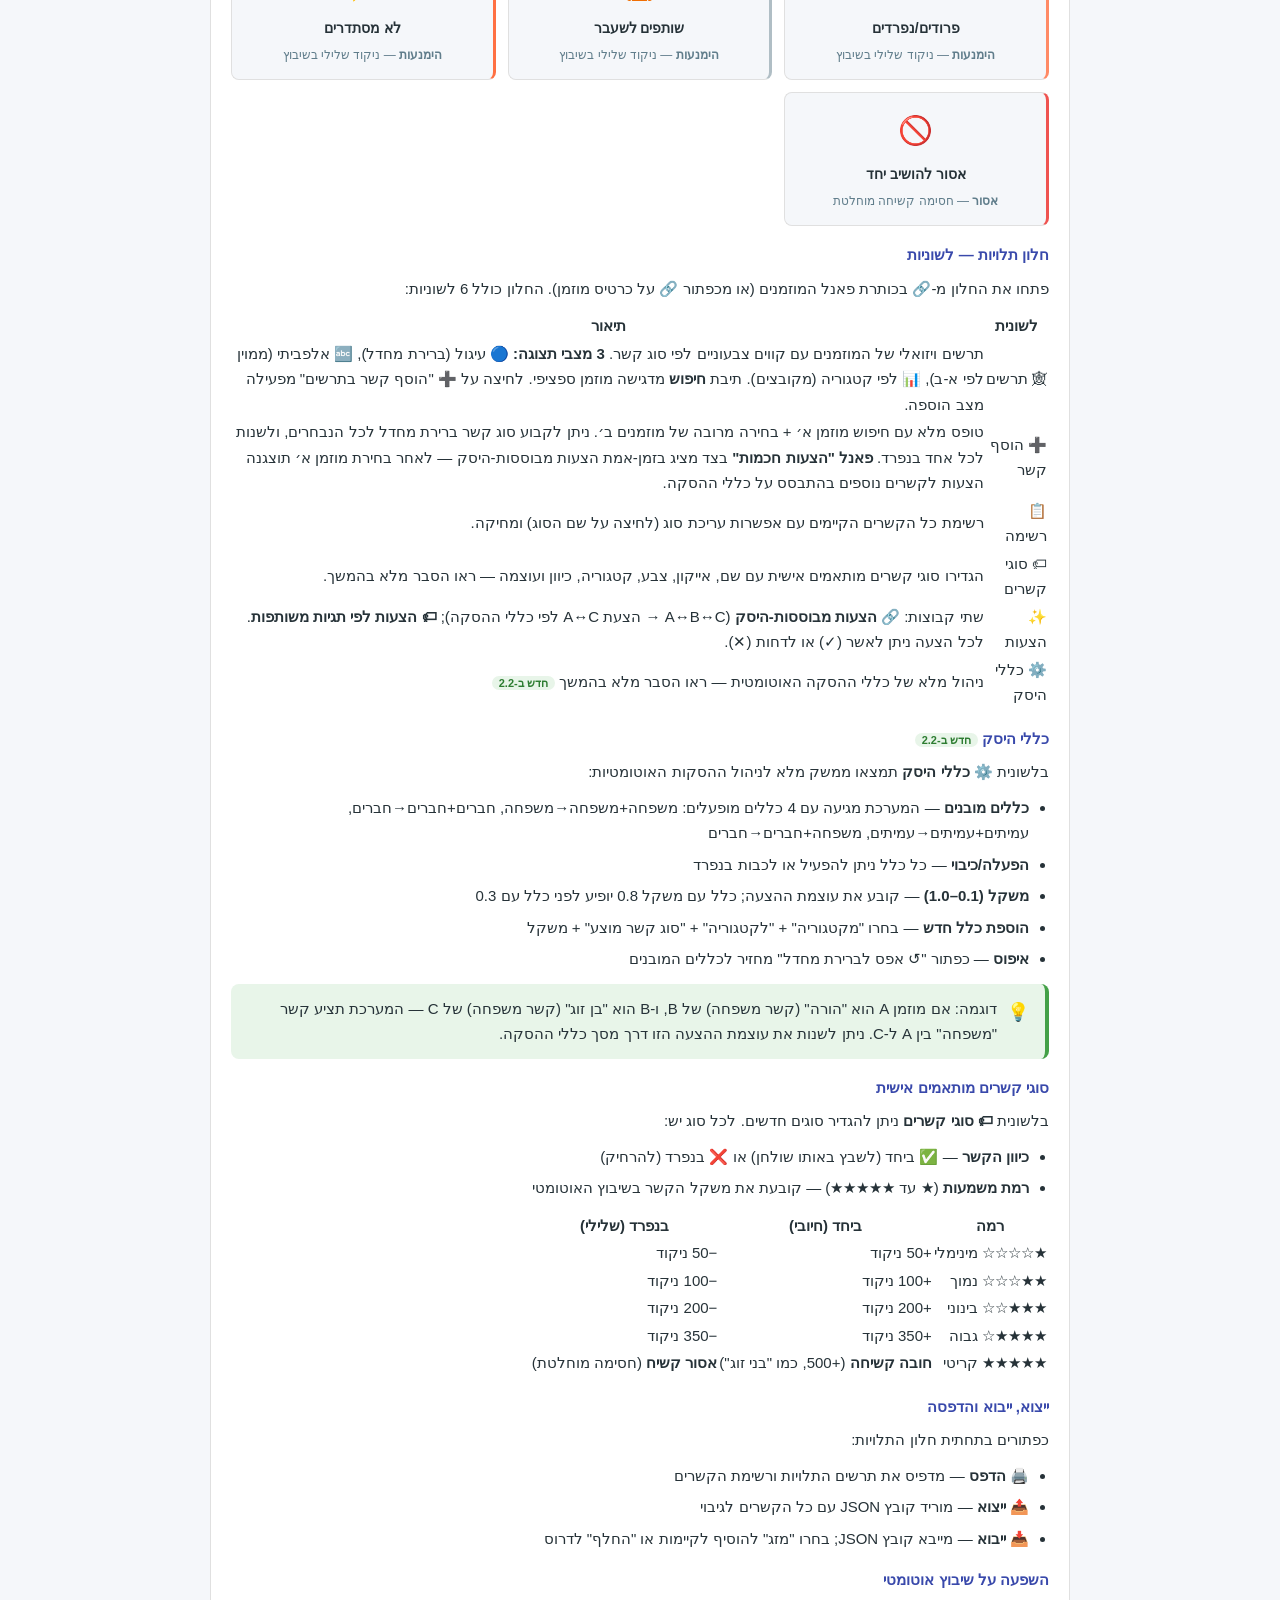
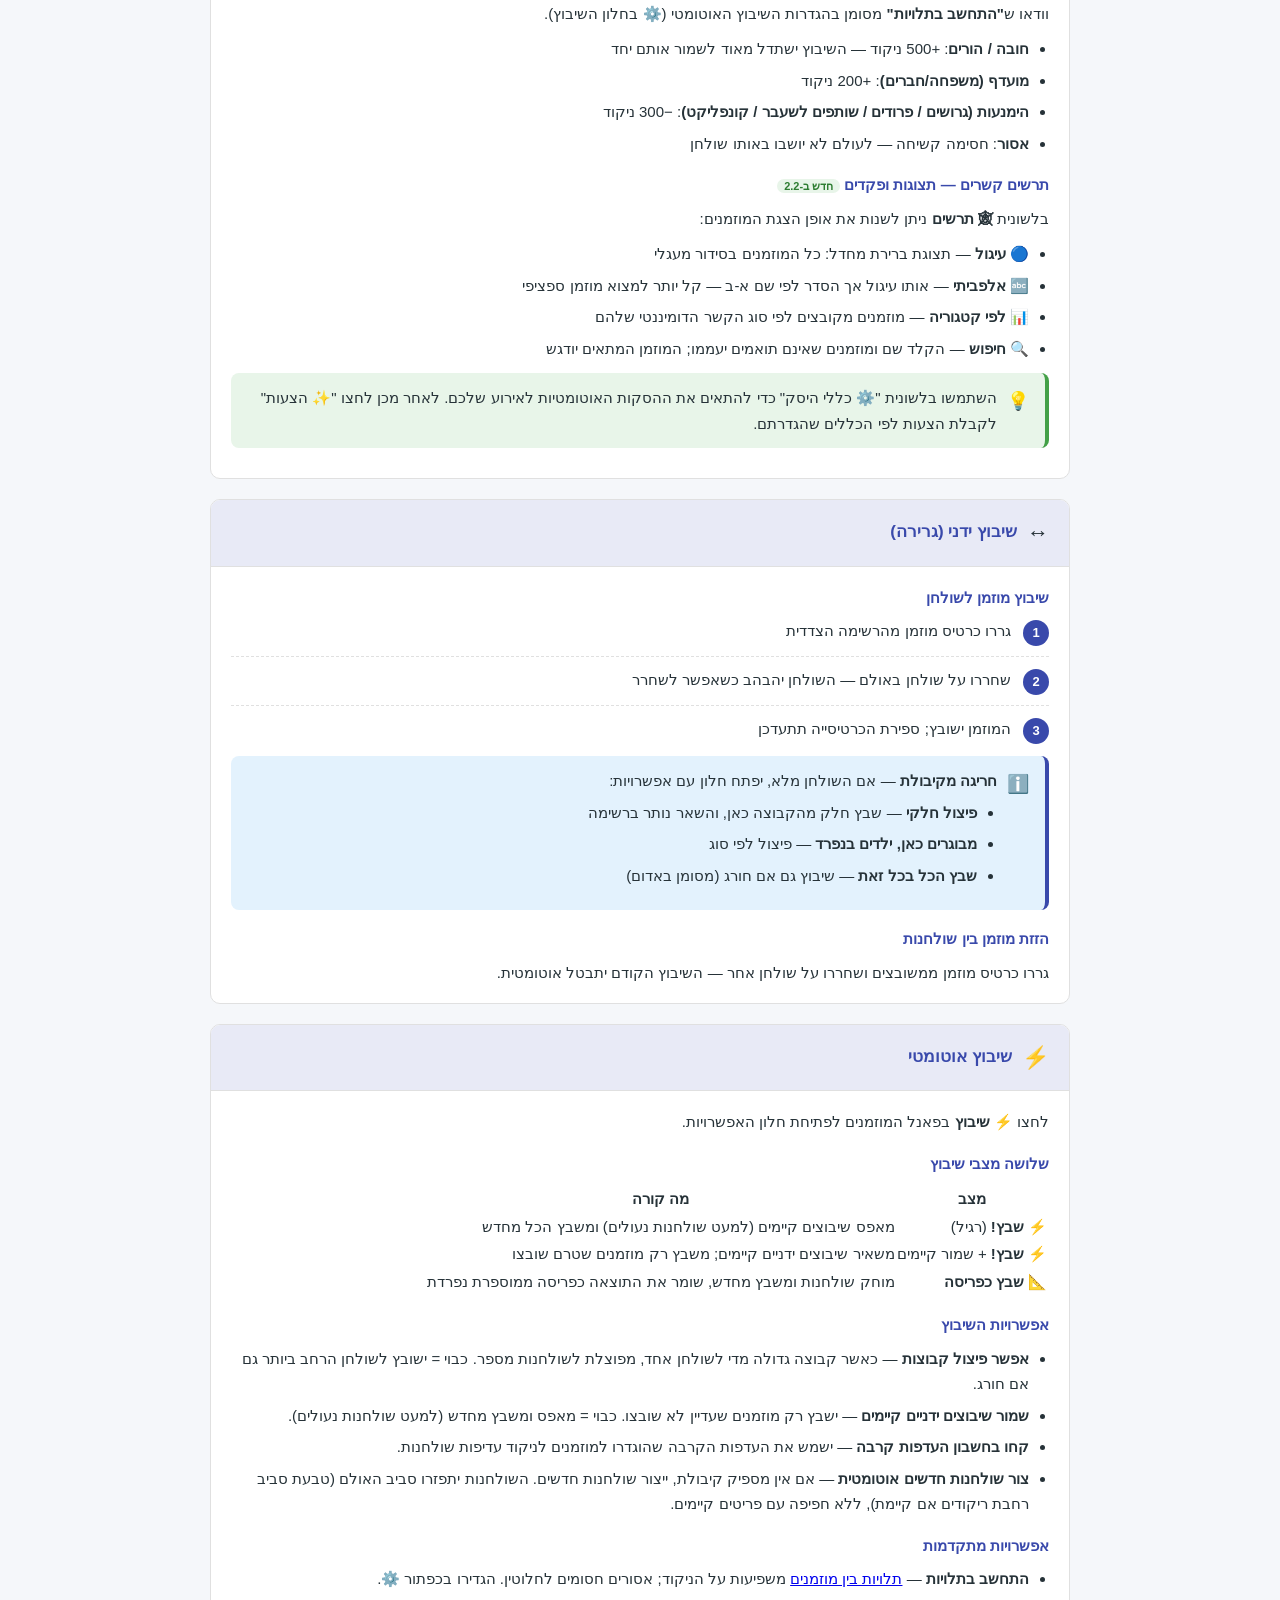
==== commit cb71bfed: "Add v2.2 features: categories, inference rules, graph layouts, version system - Bump APP_VERSION to " ====
--- a/help.html
+++ b/help.html
@@ -936,6 +936,18 @@
   <div class="section-body">
     <p>תלויות מאפשרות להגדיר יחסים בין זוגות מוזמנים — מי חייב לשבת ביחד, מי מועדף ביחד, ומי אסור בשולחן אחד. השיבוץ האוטומטי מכבד את כל האילוצים הללו.</p>
 
+    <h3>קטגוריות קשרים <span style="background:#e8f5e9;color:#2e7d32;font-size:11px;padding:1px 7px;border-radius:10px;font-weight:600">חדש ב-2.2</span></h3>
+    <p>כל סוג קשר משויך לקטגוריה — זה עוזר למערכת לייצר הצעות חכמות יותר ולהציג את הקשרים בצורה מסודרת:</p>
+    <table class="props-table" style="margin-bottom:16px">
+      <tr><th>קטגוריה</th><th>כולל</th><th>שימוש בהסקה</th></tr>
+      <tr><td><strong>👨‍👩‍👧 משפחה</strong></td><td>בני זוג, הורים/ילדים, משפחה</td><td>✓ מסיק קשרי משפחה (A↔B↔C → A↔C)</td></tr>
+      <tr><td><strong>👫 חברים</strong></td><td>חברים</td><td>✓ מסיק קשרי חברות משותפת</td></tr>
+      <tr><td><strong>💼 עמיתים</strong></td><td>עמיתים</td><td>✓ מסיק קשרי עמיתות</td></tr>
+      <tr><td><strong>💔 בנפרד</strong></td><td>גרושים, פרודים, שותפים לשעבר</td><td>✗ לא מסיק (כוונה ברורה להפרדה)</td></tr>
+      <tr><td><strong>⚡ לא מסתדרים</strong></td><td>קונפליקט, אסור</td><td>✗ לא מסיק</td></tr>
+    </table>
+    <p>כאשר יוצרים <strong>סוג קשר מותאם אישית</strong>, ניתן לבחור לאיזו קטגוריה הוא שייך — וזה קובע כיצד ישתתף בהסקות האוטומטיות.</p>
+
     <h3>סוגי תלויות</h3>
     <div class="feature-grid">
       <div class="feature-card" style="border-right:3px solid #EC407A">
@@ -991,16 +1003,31 @@
     </div>
 
     <h3>חלון תלויות — לשוניות</h3>
-    <p>פתחו את החלון מ-🔗 בכותרת פאנל המוזמנים (או מכפתור 🔗 על כרטיס מוזמן). החלון כולל 5 לשוניות:</p>
+    <p>פתחו את החלון מ-🔗 בכותרת פאנל המוזמנים (או מכפתור 🔗 על כרטיס מוזמן). החלון כולל 6 לשוניות:</p>
 
     <table class="props-table" style="margin-bottom:16px">
       <tr><th>לשונית</th><th>תיאור</th></tr>
-      <tr><td>🕸 תרשים</td><td>תרשים ויזואלי של כל המוזמנים עם קווים צבעוניים לפי סוג קשר. לחיצה על ➕ "הוסף קשר בתרשים" מפעילה מצב הוספה: לחצו על שני מוזמנים בתרשים ואז בחרו סוג קשר.</td></tr>
-      <tr><td>➕ הוסף קשר</td><td>טופס מלא עם חיפוש מוזמן א׳ + בחירה מרובה של מוזמנים ב׳. ניתן לקבוע סוג קשר ברירת מחדל לכל הנבחרים, ולשנות לכל אחד בנפרד. לחיצה אחת מוסיפה את כל הקשרים (Bulk Add). <strong>פאנל "הצעות חכמות"</strong> בצד מציג בזמן-אמת הצעות מבוססות-היסק — לאחר בחירת מוזמן א׳ תוצגנה הצעות לקשרים עם מוזמנים אחרים בהתבסס על קשרים קיימים.</td></tr>
+      <tr><td>🕸 תרשים</td><td>תרשים ויזואלי של המוזמנים עם קווים צבעוניים לפי סוג קשר. <strong>3 מצבי תצוגה:</strong> 🔵 עיגול (ברירת מחדל), 🔤 אלפביתי (ממוין לפי א-ב), 📊 לפי קטגוריה (מקובצים). תיבת <strong>חיפוש</strong> מדגישה מוזמן ספציפי. לחיצה על ➕ "הוסף קשר בתרשים" מפעילה מצב הוספה.</td></tr>
+      <tr><td>➕ הוסף קשר</td><td>טופס מלא עם חיפוש מוזמן א׳ + בחירה מרובה של מוזמנים ב׳. ניתן לקבוע סוג קשר ברירת מחדל לכל הנבחרים, ולשנות לכל אחד בנפרד. <strong>פאנל "הצעות חכמות"</strong> בצד מציג בזמן-אמת הצעות מבוססות-היסק — לאחר בחירת מוזמן א׳ תוצגנה הצעות לקשרים נוספים בהתבסס על כללי ההסקה.</td></tr>
       <tr><td>📋 רשימה</td><td>רשימת כל הקשרים הקיימים עם אפשרות עריכת סוג (לחיצה על שם הסוג) ומחיקה.</td></tr>
-      <tr><td>🏷 סוגי קשרים</td><td>הגדירו סוגי קשרים מותאמים אישית — ראו הסבר מלא בהמשך.</td></tr>
-      <tr><td>✨ הצעות</td><td>שתי קבוצות הצעות: <strong>🔗 הצעות מבוססות-היסק</strong> — זוגות שאין ביניהם קשר אך הם מחוברים דרך מוזמן משותף (A קשור ל-B, B קשור ל-C → הצעה ל-A עם C); <strong>🏷 הצעות לפי תגיות משותפות</strong> — מוזמנים עם תגיות משותפות שאין ביניהם קשר. בשתי הקבוצות ניתן לאשר (✓) או לדחות (✕) כל הצעה בנפרד.</td></tr>
+      <tr><td>🏷 סוגי קשרים</td><td>הגדירו סוגי קשרים מותאמים אישית עם שם, אייקון, צבע, קטגוריה, כיוון ועוצמה — ראו הסבר מלא בהמשך.</td></tr>
+      <tr><td>✨ הצעות</td><td>שתי קבוצות: <strong>🔗 הצעות מבוססות-היסק</strong> (A↔B↔C → הצעת A↔C לפי כללי ההסקה); <strong>🏷 הצעות לפי תגיות משותפות</strong>. לכל הצעה ניתן לאשר (✓) או לדחות (✕).</td></tr>
+      <tr><td>⚙️ כללי היסק</td><td>ניהול מלא של כללי ההסקה האוטומטית — ראו הסבר מלא בהמשך <span style="background:#e8f5e9;color:#2e7d32;font-size:11px;padding:1px 7px;border-radius:10px;font-weight:600">חדש ב-2.2</span></td></tr>
     </table>
+
+    <h3 id="inference-rules">כללי היסק <span style="background:#e8f5e9;color:#2e7d32;font-size:11px;padding:1px 7px;border-radius:10px;font-weight:600">חדש ב-2.2</span></h3>
+    <p>בלשונית <strong>⚙️ כללי היסק</strong> תמצאו ממשק מלא לניהול ההסקות האוטומטיות:</p>
+    <ul class="bullets">
+      <li><strong>כללים מובנים</strong> — המערכת מגיעה עם 4 כללים מופעלים: משפחה+משפחה→משפחה, חברים+חברים→חברים, עמיתים+עמיתים→עמיתים, משפחה+חברים→חברים</li>
+      <li><strong>הפעלה/כיבוי</strong> — כל כלל ניתן להפעיל או לכבות בנפרד</li>
+      <li><strong>משקל (0.1–1.0)</strong> — קובע את עוצמת ההצעה; כלל עם משקל 0.8 יופיע לפני כלל עם 0.3</li>
+      <li><strong>הוספת כלל חדש</strong> — בחרו "מקטגוריה" + "לקטגוריה" + "סוג קשר מוצע" + משקל</li>
+      <li><strong>איפוס</strong> — כפתור "↺ אפס לברירת מחדל" מחזיר לכללים המובנים</li>
+    </ul>
+    <div class="tip">
+      <span class="tip-icon">💡</span>
+      <span>דוגמה: אם מוזמן A הוא "הורה" (קשר משפחה) של B, ו-B הוא "בן זוג" (קשר משפחה) של C — המערכת תציע קשר "משפחה" בין A ל-C. ניתן לשנות את עוצמת ההצעה הזו דרך מסך כללי ההסקה.</span>
+    </div>
 
     <h3>סוגי קשרים מותאמים אישית</h3>
     <p>בלשונית <strong>🏷 סוגי קשרים</strong> ניתן להגדיר סוגים חדשים. לכל סוג יש:</p>
@@ -1034,9 +1061,18 @@
       <li><strong>אסור</strong>: חסימה קשיחה — לעולם לא יושבו באותו שולחן</li>
     </ul>
 
+    <h3>תרשים קשרים — תצוגות ופקדים <span style="background:#e8f5e9;color:#2e7d32;font-size:11px;padding:1px 7px;border-radius:10px;font-weight:600">חדש ב-2.2</span></h3>
+    <p>בלשונית <strong>🕸 תרשים</strong> ניתן לשנות את אופן הצגת המוזמנים:</p>
+    <ul class="bullets">
+      <li><strong>🔵 עיגול</strong> — תצוגת ברירת מחדל: כל המוזמנים בסידור מעגלי</li>
+      <li><strong>🔤 אלפביתי</strong> — אותו עיגול אך הסדר לפי שם א-ב — קל יותר למצוא מוזמן ספציפי</li>
+      <li><strong>📊 לפי קטגוריה</strong> — מוזמנים מקובצים לפי סוג הקשר הדומיננטי שלהם</li>
+      <li><strong>🔍 חיפוש</strong> — הקלד שם ומוזמנים שאינם תואמים יעממו; המוזמן המתאים יודגש</li>
+    </ul>
+
     <div class="tip">
       <span class="tip-icon">💡</span>
-      <span>השתמשו בהצעות האוטומטיות כנקודת התחלה — הן מזהות מוזמנים עם תגיות משותפות. לאחר מכן הוסיפו קשרי "אסור" לאנשים שאסור להושיבם יחד.</span>
+      <span>השתמשו בלשונית "⚙️ כללי היסק" כדי להתאים את ההסקות האוטומטיות לאירוע שלכם. לאחר מכן לחצו "✨ הצעות" לקבלת הצעות לפי הכללים שהגדרתם.</span>
     </div>
   </div>
 </section>
